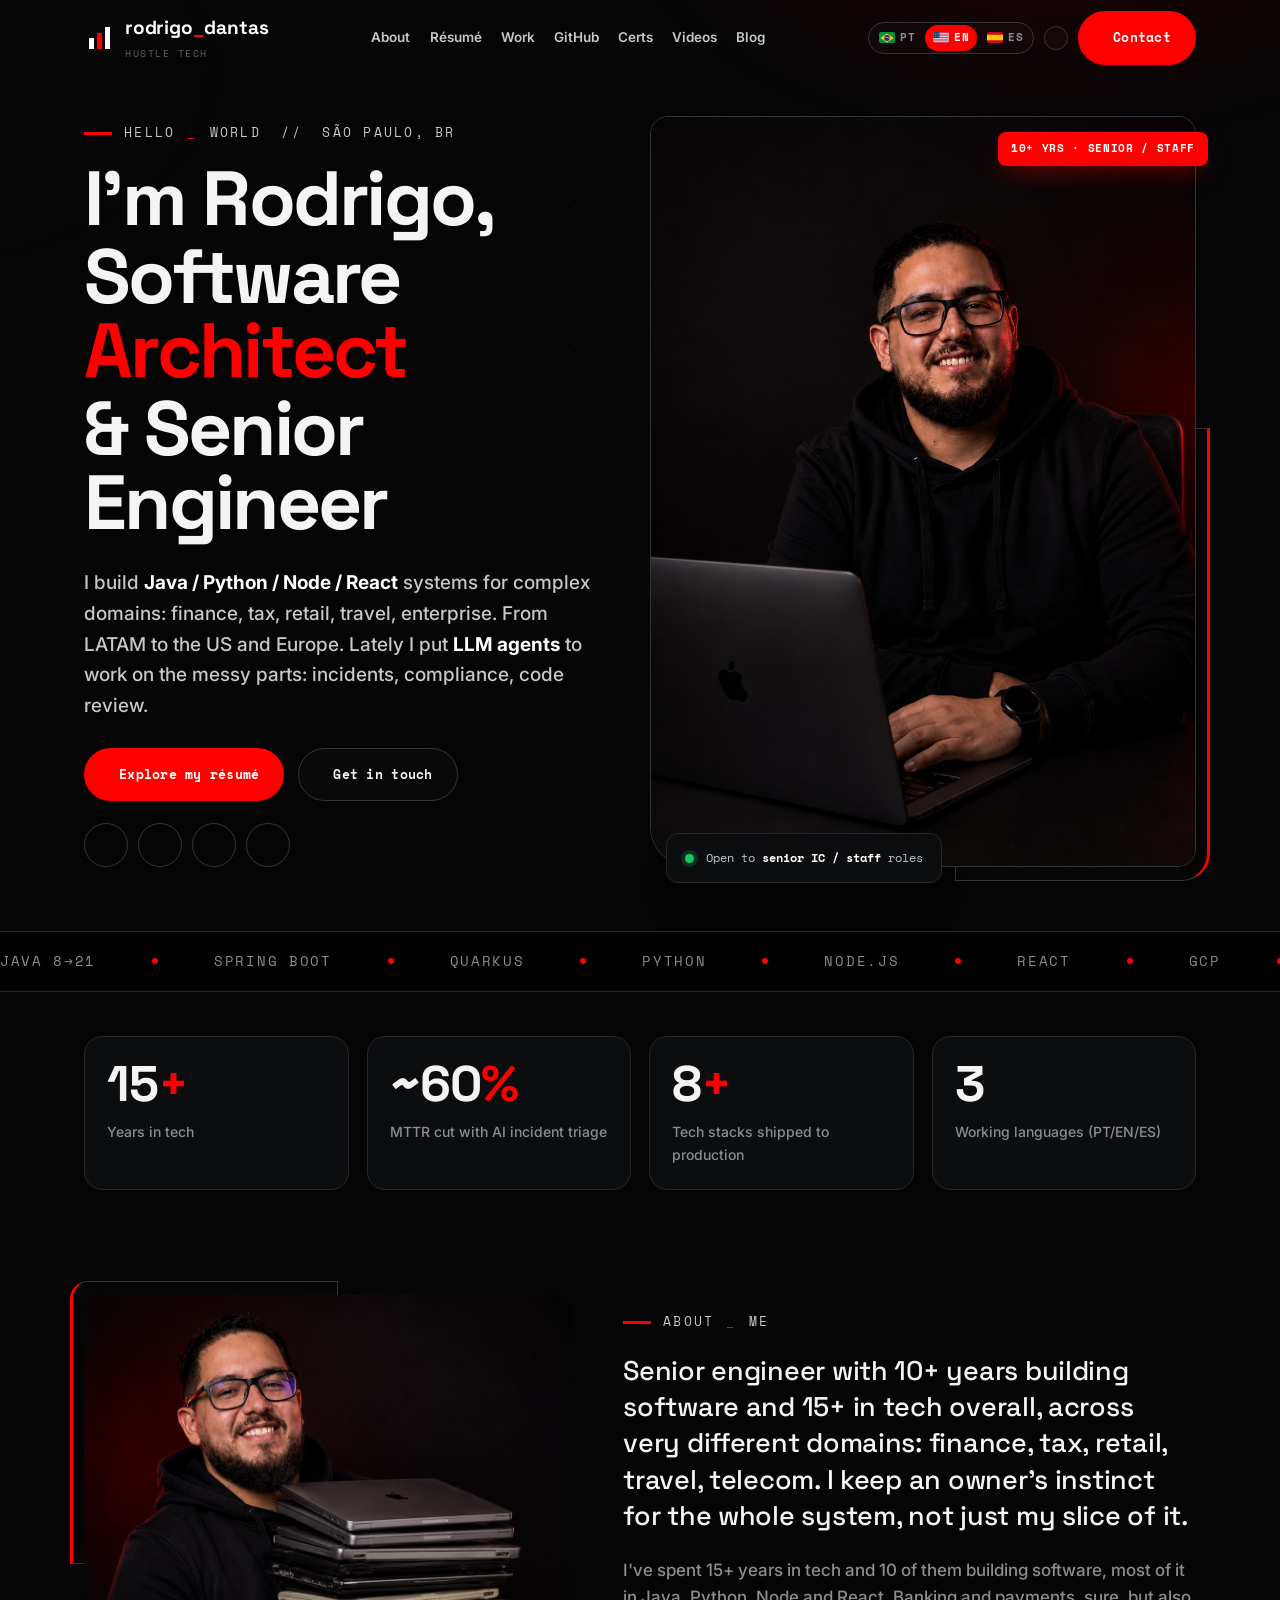
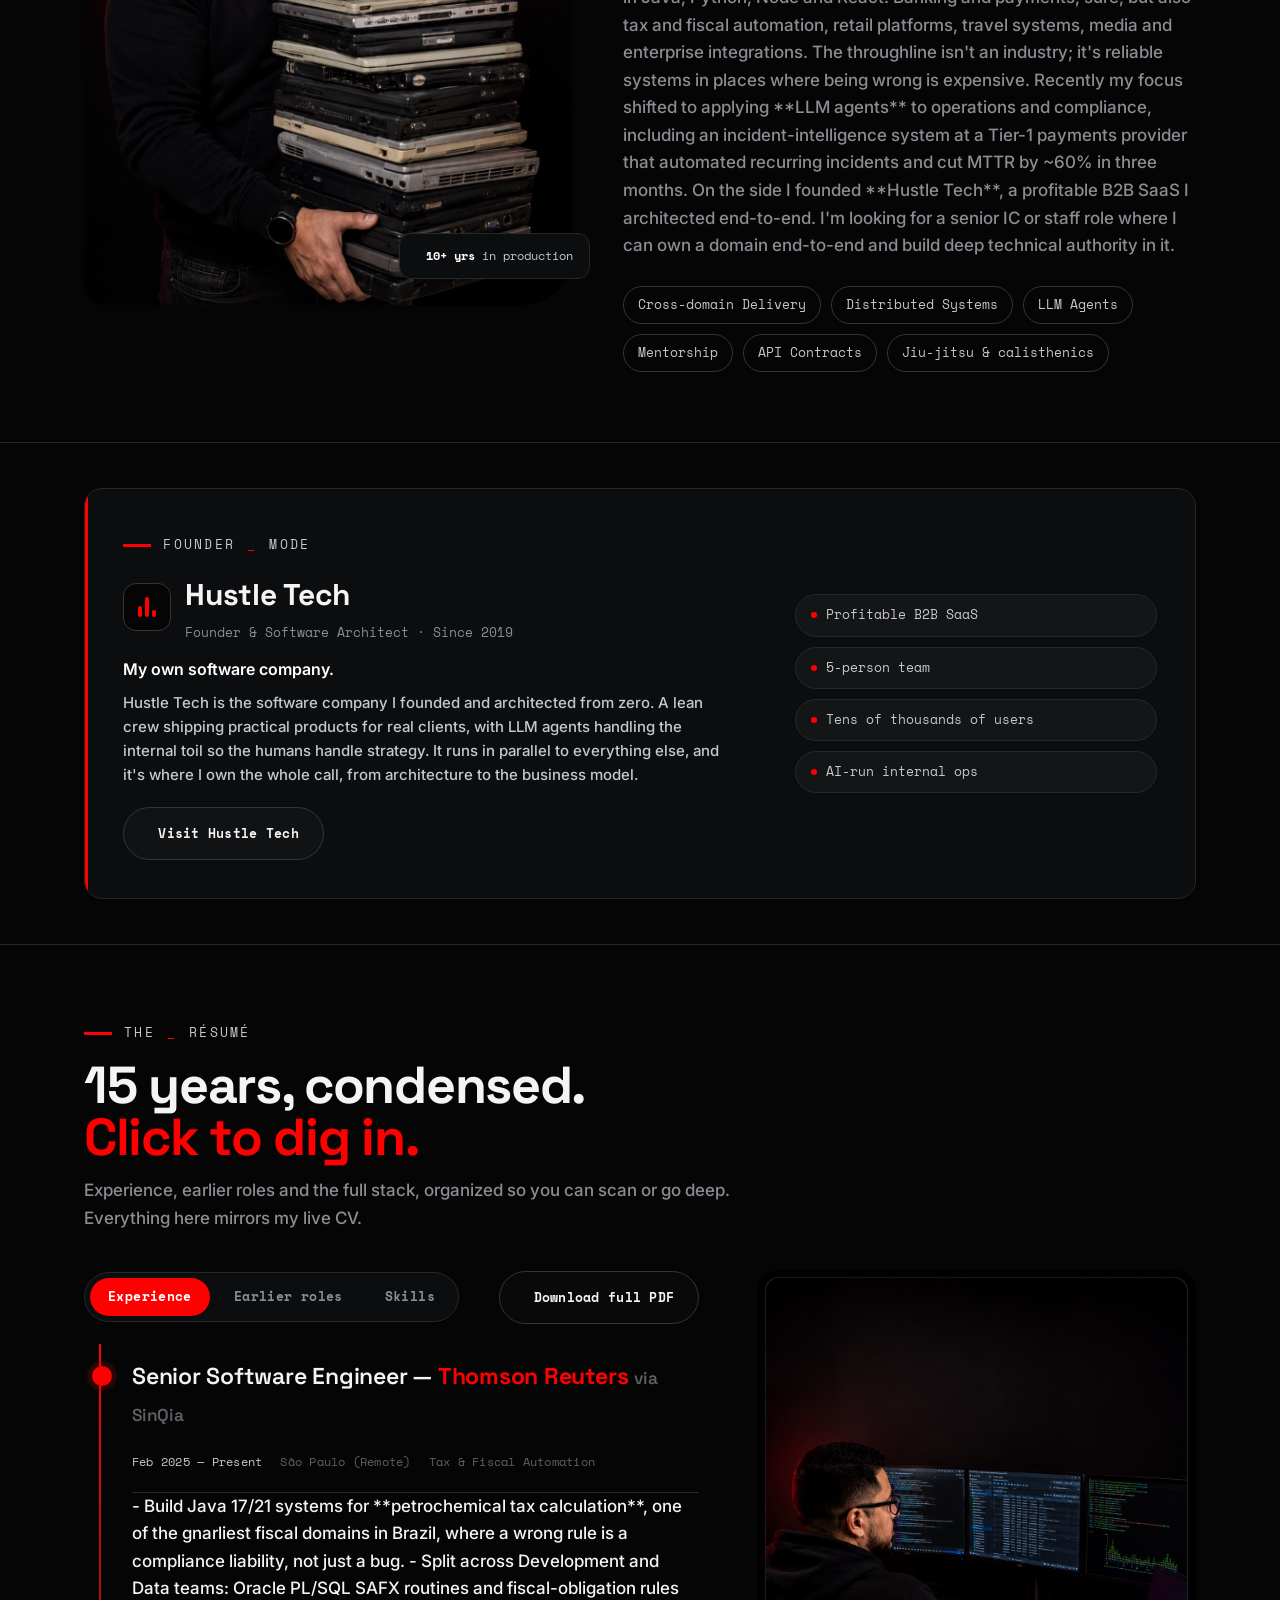
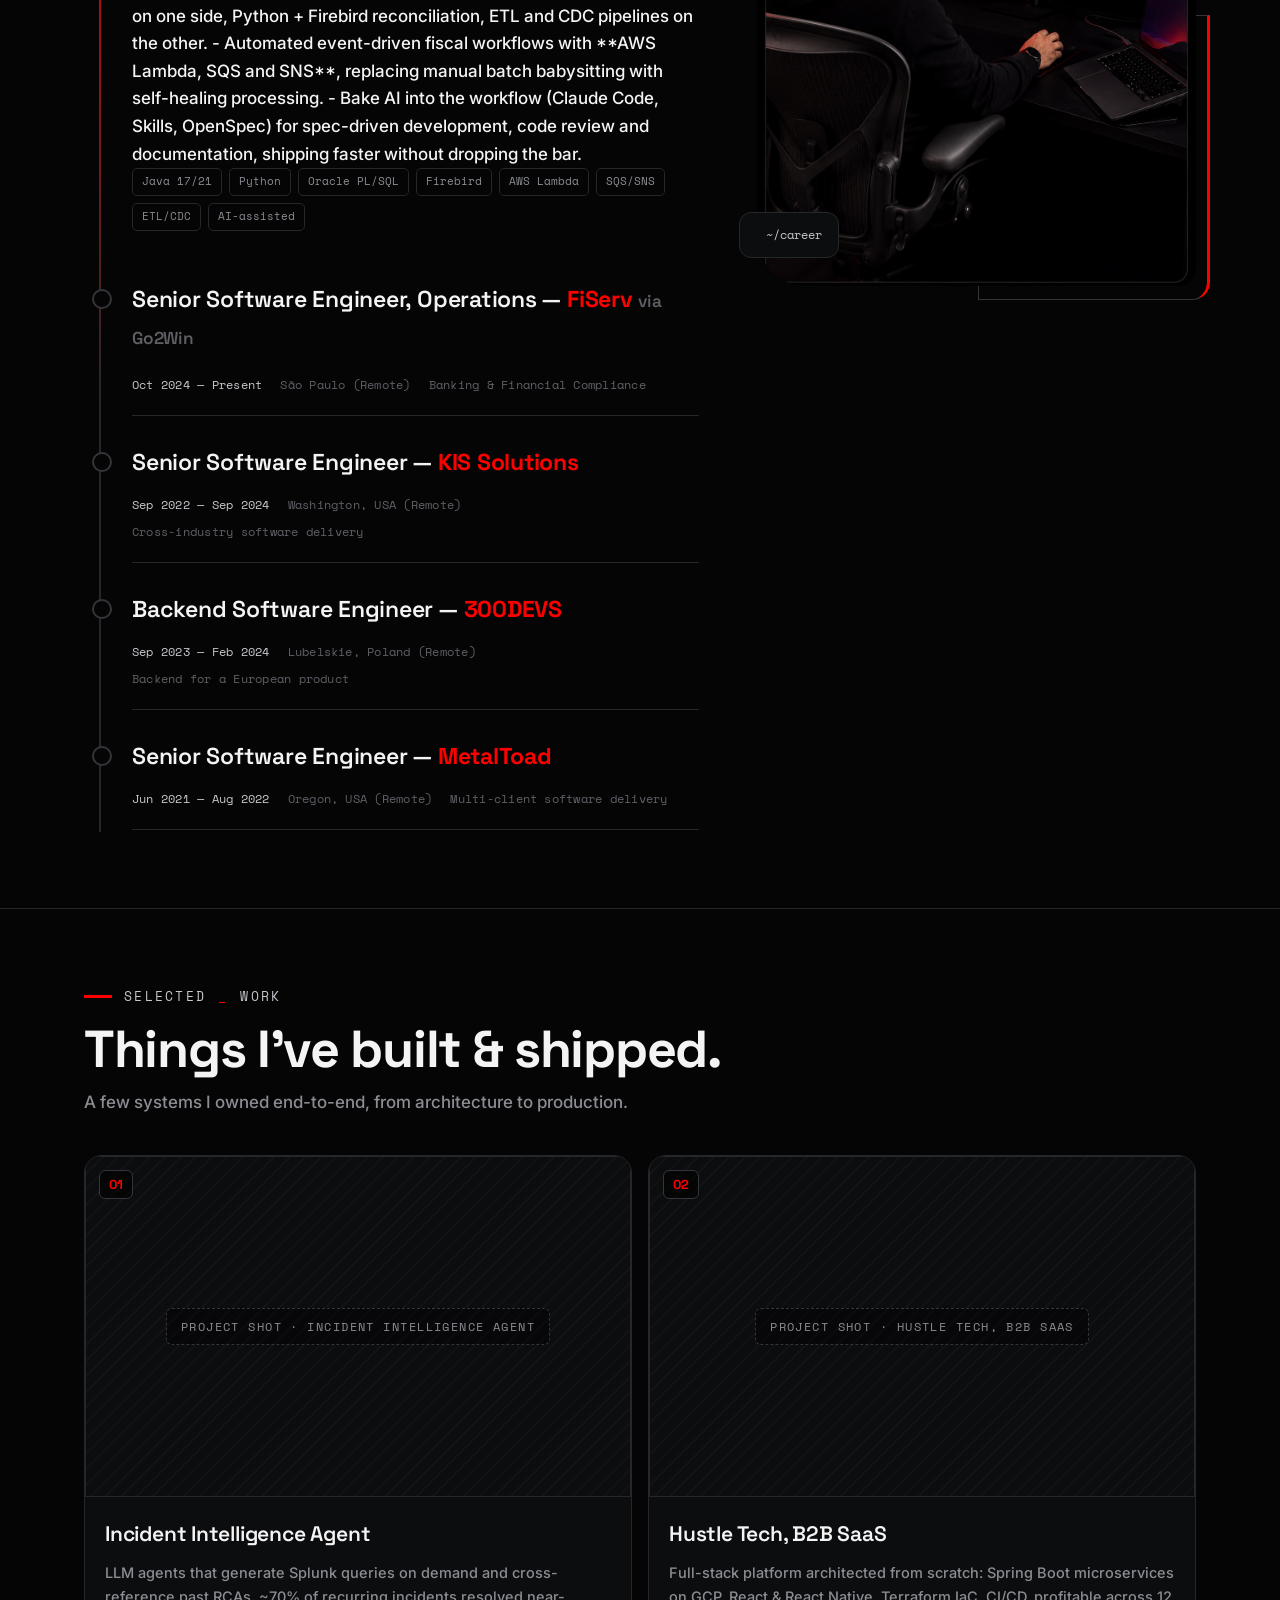
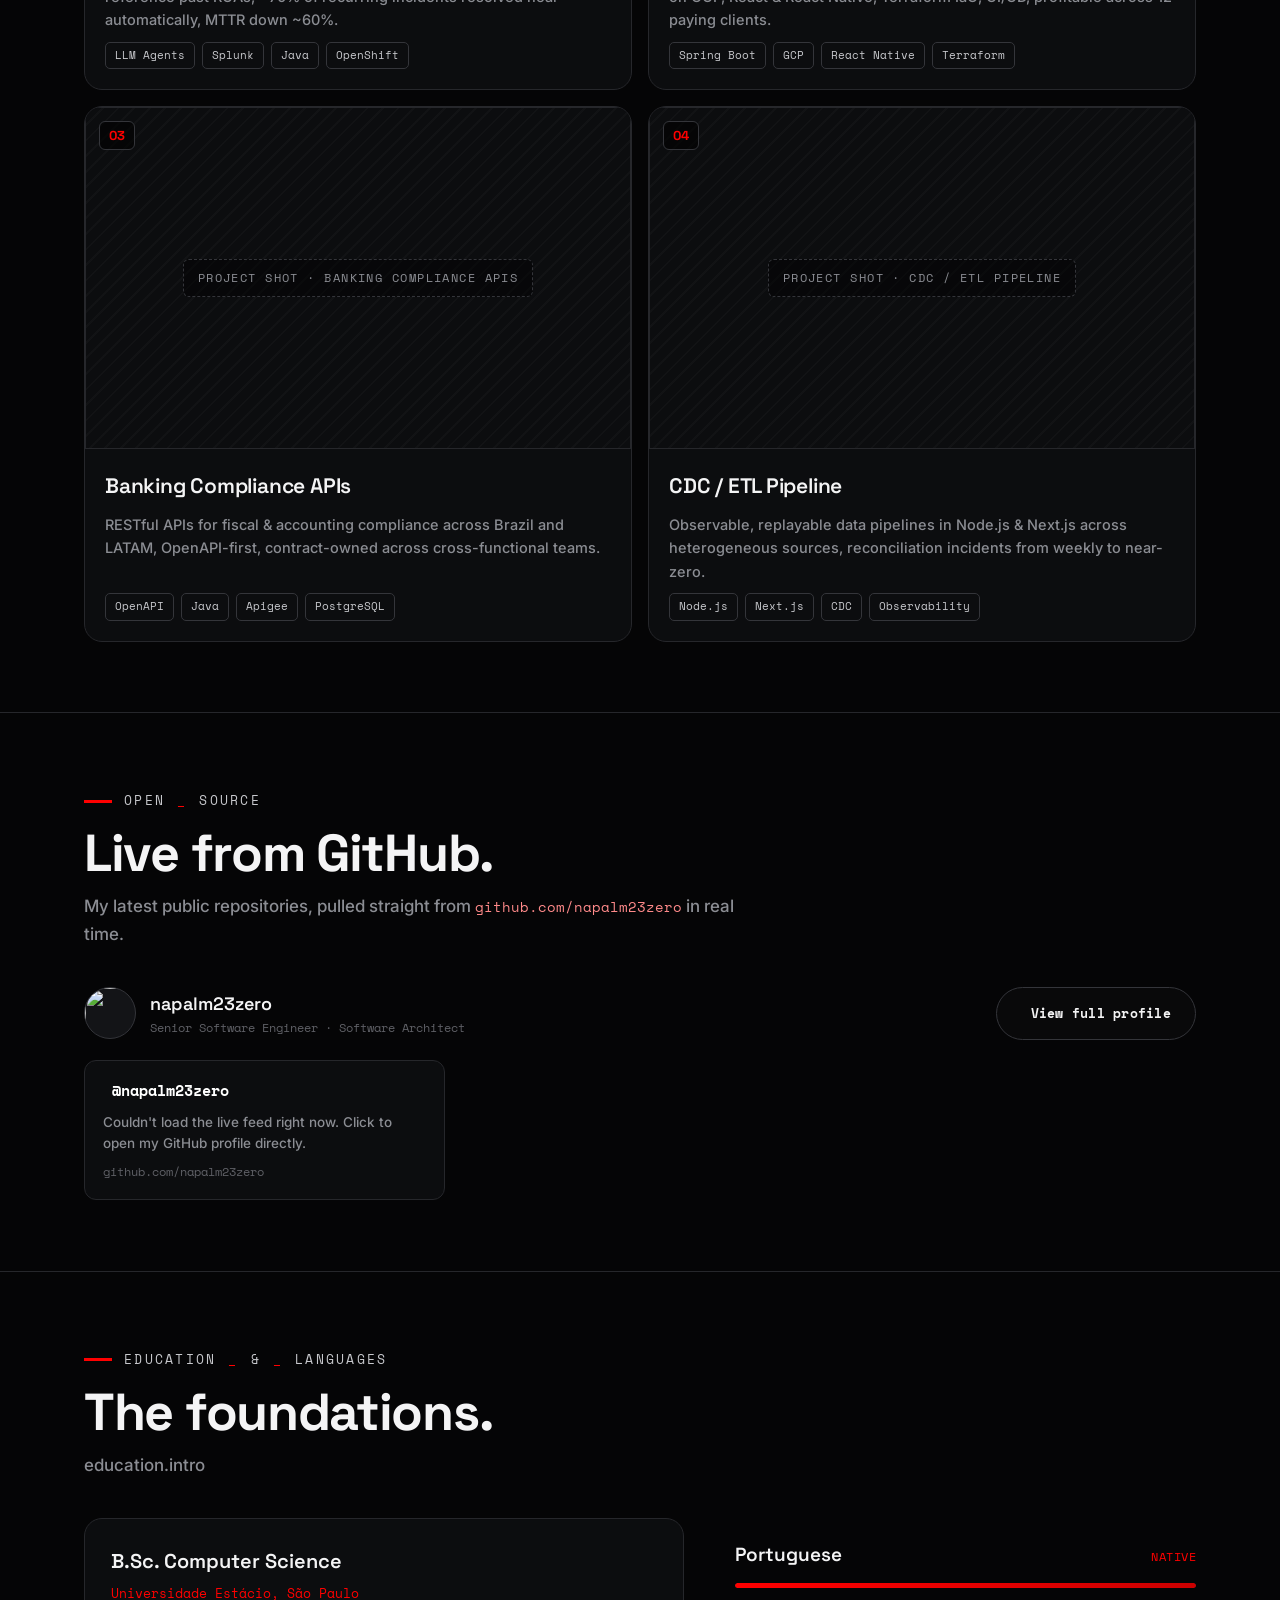
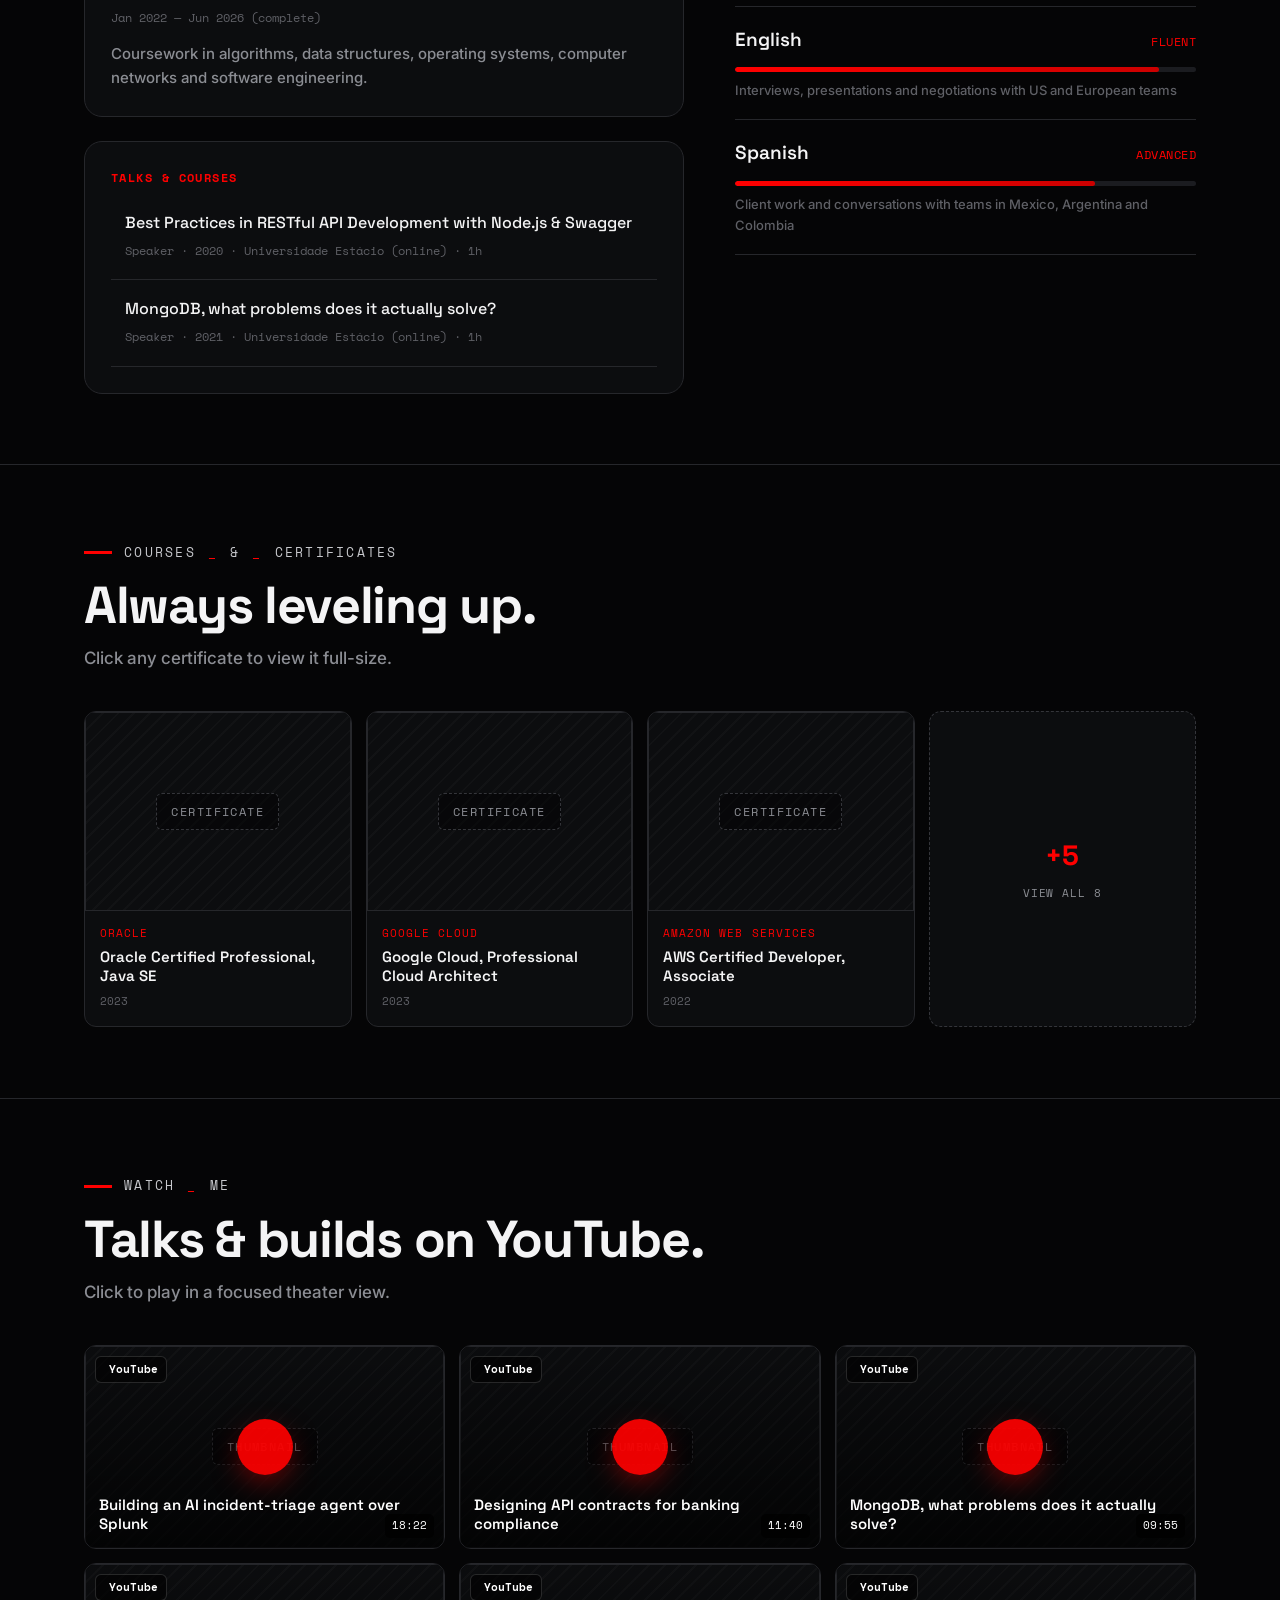
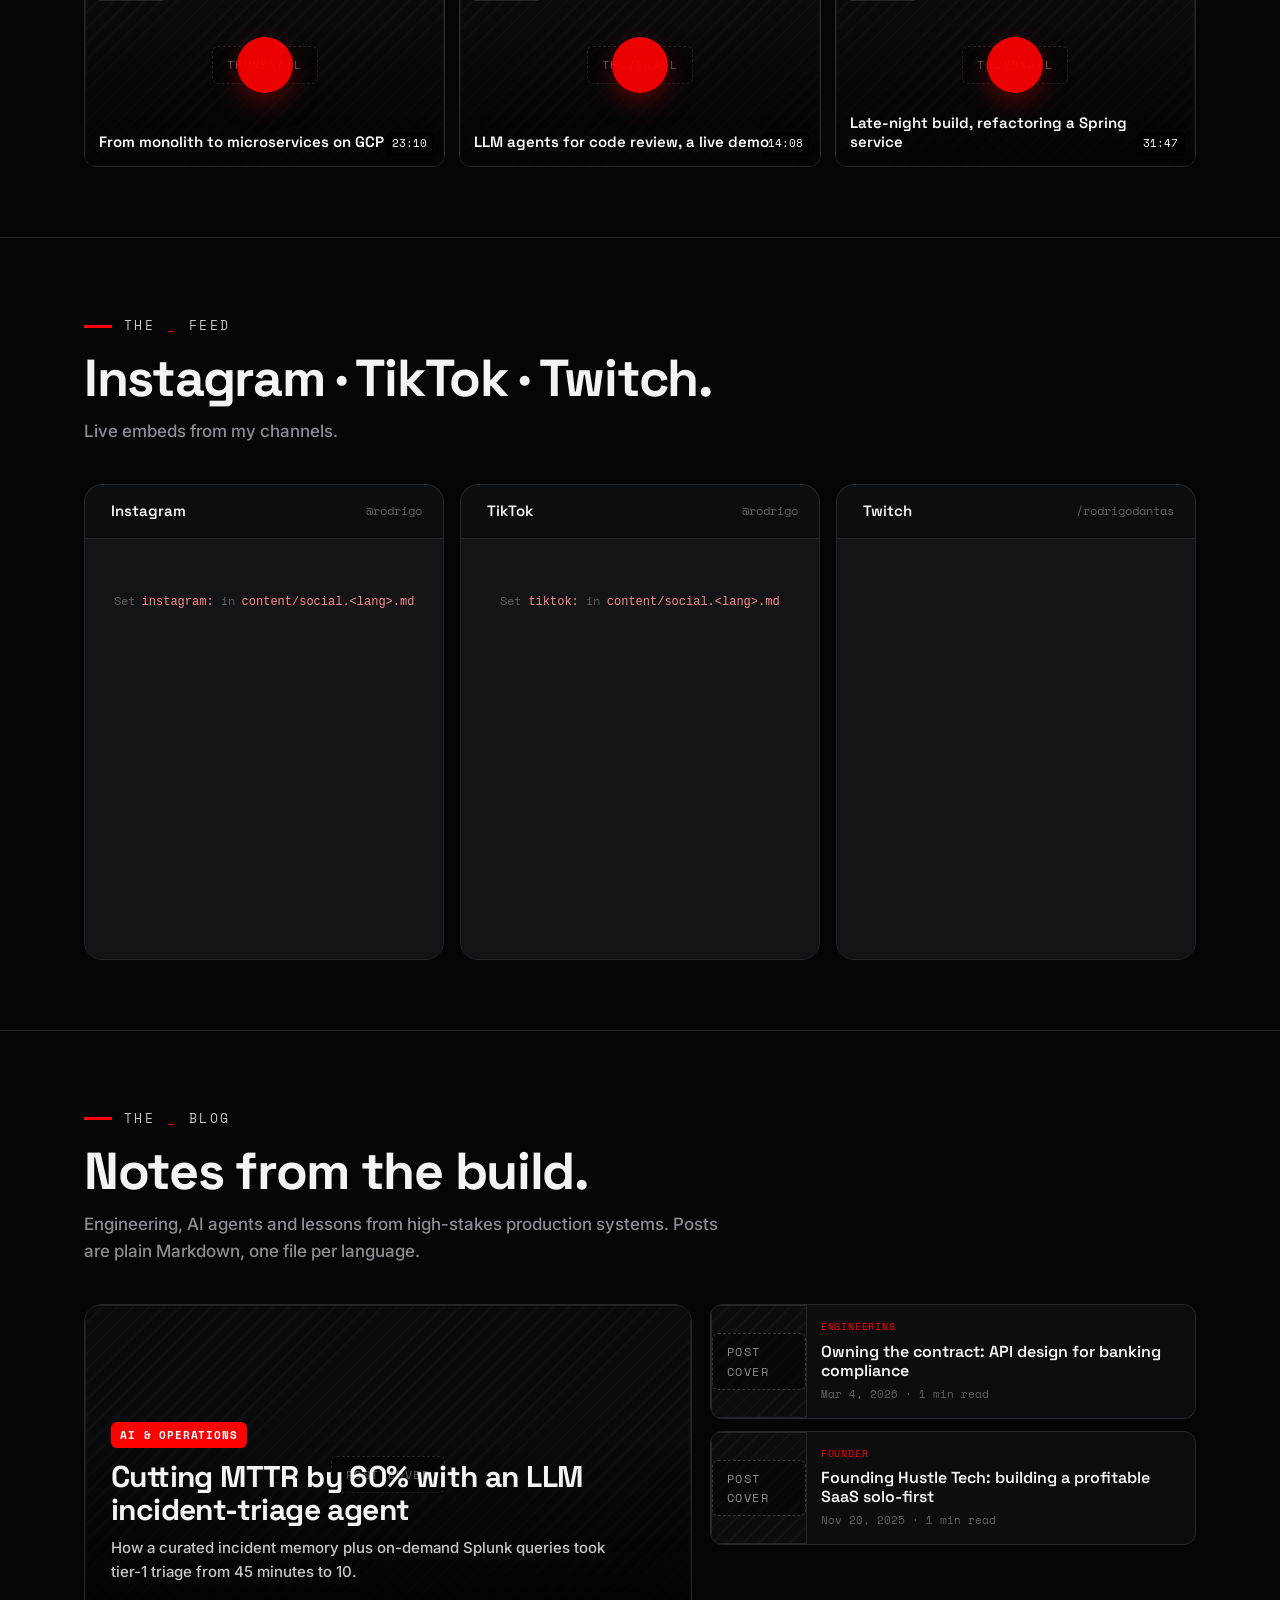
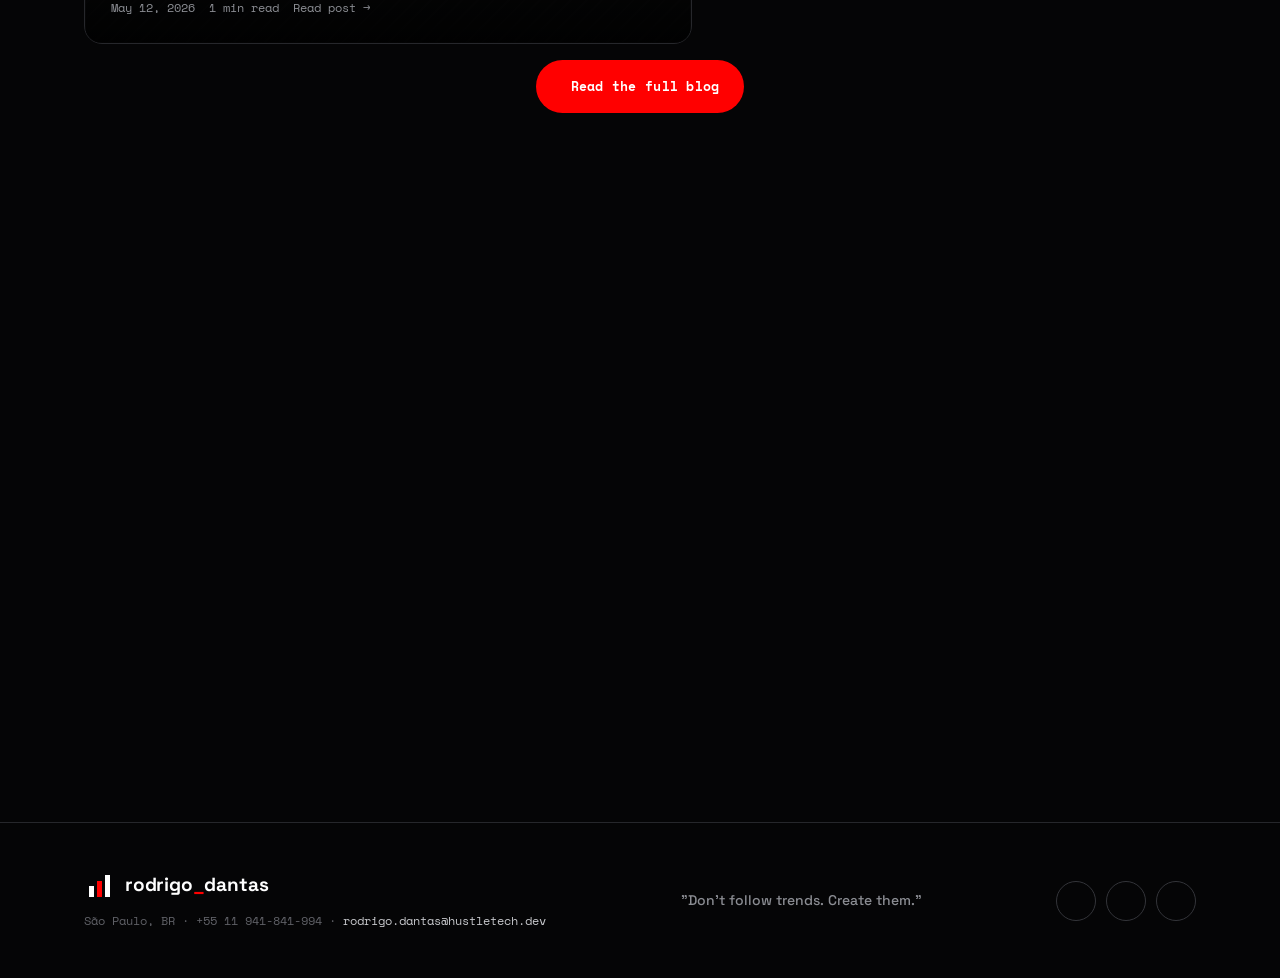
==== index.html @ 933d26b3 "perf: optimize the résumé desk photo (1.48MB PNG to 249KB JPEG, q90) Last heavy asset on the site. R" ====
<!DOCTYPE html>
<html lang="en">
<head>
<meta charset="UTF-8" />
<meta name="viewport" content="width=device-width, initial-scale=1.0" />
<title>Rodrigo Dantas — Senior Software Engineer &amp; Architect</title>
<meta name="description" content="Senior Software Engineer & Software Architect. 10+ years building Java/Python/Node/React systems across finance, tax, retail, travel and enterprise — in LATAM, the US and Europe. Founder of Hustle Tech." />
<link rel="icon" type="image/svg+xml" href="assets/favicon.svg" />
<link rel="preconnect" href="https://fonts.googleapis.com" />
<link rel="preconnect" href="https://fonts.gstatic.com" crossorigin />
<link href="https://fonts.googleapis.com/css2?family=Space+Grotesk:wght@400;500;600;700&family=Inter:wght@400;500;600;700;800&family=Space+Mono:wght@400;700&display=swap" rel="stylesheet" />
<link rel="stylesheet" href="https://unpkg.com/@phosphor-icons/web@2.1.1/src/regular/style.css" />
<link rel="stylesheet" href="https://unpkg.com/@phosphor-icons/web@2.1.1/src/fill/style.css" />
<link rel="stylesheet" href="assets/css/styles.css" />
<link rel="stylesheet" href="assets/css/components.css" />
<link rel="stylesheet" href="assets/css/additions.css" />
</head>
<body>

<div class="progress" id="progress"></div>

<!-- ===== NAV (rendered from content/site.md) ===== -->
<header class="nav" id="nav">
  <div class="wrap nav__inner" id="navInner"></div>
</header>
<div class="mobile-menu" id="mobileMenu"></div>

<main id="top">

  <!-- ===== HERO (content/hero.md) ===== -->
  <section class="hero">
    <div class="wrap hero__grid" id="heroMount"></div>
  </section>

  <!-- ===== MARQUEE STRIP (content/hero.md → marquee) ===== -->
  <div class="strip" id="stripMount"></div>

  <!-- ===== STATS (content/stats) ===== -->
  <section class="section section--tight">
    <div class="wrap stats" id="statsMount"></div>
  </section>

  <!-- ===== ABOUT (content/about.md) ===== -->
  <section class="section" id="about">
    <div class="wrap about__grid" id="aboutMount"></div>
  </section>

  <div class="divider"></div>

  <!-- ===== VENTURE / HUSTLE TECH (content/hustle.md) ===== -->
  <section class="section section--tight" id="venture">
    <div class="wrap" id="hustleMount"></div>
  </section>

  <div class="divider"></div>

  <!-- ===== RESUME (content/experience · earlier · skills) ===== -->
  <section class="section" id="resume">
    <div class="wrap">
      <div id="resumeHead"></div>

      <div class="resume__layout">
        <div class="resume__main">
          <div class="resume__bar reveal">
            <div class="tabs" id="resumeTabs">
              <button class="active" data-tab="exp">Experience</button>
              <button data-tab="earlier">Earlier roles</button>
              <button data-tab="skills">Skills</button>
            </div>
            <a class="btn btn--ghost" id="resumeDownload" href="assets/files/resume.pdf" target="_blank" rel="noopener"><i class="ph ph-download-simple"></i>Download full PDF</a>
          </div>

          <div class="tabpanel active" data-panel="exp" id="panel-exp"></div>
          <div class="tabpanel" data-panel="earlier" id="panel-earlier"></div>
          <div class="tabpanel" data-panel="skills" id="panel-skills"></div>
        </div>

        <aside class="resume__aside reveal" data-d="1">
          <div class="resume__photo">
            <img src="assets/img/rodrigo-desk.jpg" alt="Rodrigo at his workstation" loading="lazy" />
            <div class="float-cap"><i class="ph ph-terminal-window"></i><span>~/career</span></div>
          </div>
        </aside>
      </div>
    </div>
  </section>

  <div class="divider"></div>

  <!-- ===== PORTFOLIO (content/portfolio) ===== -->
  <section class="section" id="work">
    <div class="wrap">
      <div id="workHead"></div>
      <div id="workMount"></div>
    </div>
  </section>

  <div class="divider"></div>

  <!-- ===== GITHUB (live) ===== -->
  <section class="section" id="github">
    <div class="wrap">
      <div id="githubHead"></div>
      <div class="gh__head reveal">
        <div class="gh__user">
          <img class="gh__avatar" src="https://github.com/napalm23zero.png" alt="" loading="lazy" />
          <div id="ghUser"></div>
        </div>
        <a class="btn btn--ghost" id="ghViewProfile" href="https://github.com/napalm23zero" target="_blank" rel="noopener"><i class="ph ph-github-logo"></i>View full profile</a>
      </div>
      <div class="repos" id="repos" data-user="napalm23zero"></div>
    </div>
  </section>

  <div class="divider"></div>

  <!-- ===== EDUCATION / LANGUAGES (content/education · talks · languages) ===== -->
  <section class="section" id="education">
    <div class="wrap">
      <div id="educationHead"></div>
      <div class="edu" id="eduMount"></div>
    </div>
  </section>

  <div class="divider"></div>

  <!-- ===== CERTIFICATES (content/certificates) ===== -->
  <section class="section" id="certs">
    <div class="wrap">
      <div id="certsHead"></div>
      <div class="certs" id="certsGrid"></div>
    </div>
  </section>

  <div class="divider"></div>

  <!-- ===== YOUTUBE VIDEOS (content/videos) ===== -->
  <section class="section" id="videos">
    <div class="wrap">
      <div id="videosHead"></div>
      <div class="yt" id="ytGrid"></div>
    </div>
  </section>

  <div class="divider"></div>

  <!-- ===== SOCIAL EMBEDS (content/social.md) ===== -->
  <section class="section" id="social">
    <div class="wrap">
      <div id="socialHead"></div>
      <div class="social reveal" id="socialMount"></div>
    </div>
  </section>

  <div class="divider"></div>

  <!-- ===== BLOG (content/posts) ===== -->
  <section class="section" id="blog">
    <div class="wrap">
      <div id="blogHead"></div>
      <div id="blogList"></div>
      <div class="blog2__foot" style="display:flex;justify-content:center"><a class="btn btn--primary" id="blogReadFull" href="blog.html"><i class="ph ph-newspaper-clipping"></i>Read the full blog</a></div>
    </div>
  </section>

  <!-- ===== CONTACT (content/site.md) ===== -->
  <section class="section" id="contact">
    <div class="wrap">
      <div class="contact__card reveal" id="contactMount"></div>
    </div>
  </section>

  <!-- ===== FOOTER (content/site.md) ===== -->
  <footer class="footer">
    <div class="wrap footer__grid" id="footerMount"></div>
  </footer>

</main>

<!-- ===== ARTICLE READER ===== -->
<div class="reader" id="reader">
  <div class="reader__top">
    <div class="wrap">
      <a class="reader__back" id="readerBack" href="#blog"><i class="ph ph-arrow-left"></i>Back to blog</a>
      <a class="logo" href="#top"><span class="logo__type">rodrigo<span class="us">_</span>dantas</span></a>
    </div>
  </div>
  <article class="reader__doc" id="readerDoc"></article>
</div>

<!-- ===== MEDIA MODAL (video / certificate) ===== -->
<div class="modal" id="modal" role="dialog" aria-modal="true">
  <div class="modal__scrim" data-close></div>
  <div class="modal__stage">
    <button class="modal__close" id="modalClose" aria-label="Close"><i class="ph ph-x"></i></button>
    <div class="modal__frame" id="modalFrame"></div>
    <div class="modal__cap" id="modalCap"></div>
  </div>
</div>

<script src="https://cdn.jsdelivr.net/npm/marked@12.0.2/marked.min.js"></script>
<script src="assets/js/i18n.js"></script>
<script src="assets/js/site.js"></script>
<script src="assets/js/content.js"></script>
<script src="assets/js/blog.js"></script>
</body>
</html>
---- assets/css/styles.css ----
/* ============================================================
   Rodrigo Dantas — Personal Site
   Built on the Hustle Tech brand system
   Black / Gray / Red / White · Space Grotesk + Inter + mono
   "Don't follow trends. Create them."
   ============================================================ */

/* ---------- Tokens ---------- */
:root {
  /* Surfaces — Hustle Black dominant, layered */
  --black:   #000000;
  --bg:      #050506;
  --bg-1:    #0c0d0f;
  --bg-2:    #131417;
  --bg-3:    #1b1c20;
  --gray:    #333333;          /* Hustle Gray */
  --line:    #26272b;
  --line-2:  #34353a;

  /* Text */
  --white:   #ffffff;          /* Hustle White */
  --fg:      #f4f4f5;
  --fg-1:    #c7c8cc;
  --fg-2:    #8b8d93;
  --fg-3:    #5f6066;

  /* Accent — Hustle Red */
  --red:     #ff0000;
  --red-ink: #ffffff;
  --red-dim: #cc0000;
  --red-glow: rgba(255, 0, 0, 0.5);

  /* Type */
  --font-display: "Space Grotesk", system-ui, sans-serif;  /* Stack Sans Notch substitute */
  --font-body:    "Inter", system-ui, sans-serif;          /* brand-mandated */
  --font-mono:    "Space Mono", ui-monospace, monospace;

  /* Rhythm */
  --maxw: 1240px;
  --gut: clamp(20px, 5vw, 72px);
  --r-sm: 6px;
  --r-md: 12px;
  --r-lg: 18px;
  --r-xl: 28px;

  --shadow: 0 28px 70px -24px rgba(0,0,0,0.85);
  --ease: cubic-bezier(0.22, 1, 0.36, 1);
}

* { box-sizing: border-box; margin: 0; padding: 0; }

html { scroll-behavior: smooth; -webkit-text-size-adjust: 100%; scroll-padding-top: 90px; }
@media (prefers-reduced-motion: reduce) { html { scroll-behavior: auto; } }

body {
  background: var(--bg);
  color: var(--fg);
  font-family: var(--font-body);
  font-size: 17px;
  font-weight: 500;            /* Inter Medium = supporting text */
  line-height: 1.62;
  -webkit-font-smoothing: antialiased;
  overflow-x: hidden;
}

/* Cinematic ambient: deep black + controlled red pulse, no blue */
body::before {
  content: "";
  position: fixed; inset: 0;
  background:
    radial-gradient(58vw 46vh at 82% -10%, rgba(255,0,0,0.10), transparent 58%),
    radial-gradient(46vw 40vh at -8% 8%, rgba(255,255,255,0.025), transparent 60%);
  pointer-events: none; z-index: 0;
}
/* faint dot grid — coding/precision texture */
body::after {
  content: "";
  position: fixed; inset: 0;
  background-image: radial-gradient(rgba(255,255,255,0.035) 1px, transparent 1px);
  background-size: 46px 46px;
  mask-image: radial-gradient(circle at 50% 30%, #000 0%, transparent 75%);
  pointer-events: none; z-index: 0;
}

img { max-width: 100%; display: block; }
a { color: inherit; text-decoration: none; }
button { font: inherit; cursor: pointer; }
::selection { background: var(--red); color: var(--white); }

/* ---------- Layout ---------- */
.wrap { width: 100%; max-width: var(--maxw); margin: 0 auto; padding-inline: var(--gut); }
.section { position: relative; z-index: 1; padding-block: clamp(44px, 5.5vw, 78px); }
.section--tight { padding-block: clamp(28px, 3.5vw, 48px); }
.divider { height: 1px; background: var(--line); position: relative; z-index: 1; }

/* Red alignment bar — signature brand motif */
.bar {
  display: inline-block; width: 34px; height: 4px; background: var(--red);
  vertical-align: middle;
}
.bar--v { width: 4px; height: 1em; }

.eyebrow {
  font-family: var(--font-mono);
  font-size: 12.5px;
  letter-spacing: 0.18em;
  text-transform: uppercase;
  color: var(--fg-1);
  display: inline-flex; align-items: center; gap: 12px;
}
.eyebrow::before { content: ""; width: 28px; height: 3px; background: var(--red); }
.eyebrow .us { color: var(--red); }

.section__head { max-width: 760px; margin-bottom: clamp(24px, 3vw, 40px); }
.section__head h2 {
  font-family: var(--font-display);
  font-weight: 700;
  font-size: clamp(30px, 4.4vw, 52px);
  line-height: 1.0;
  letter-spacing: -0.025em;
  margin-top: 16px;
  text-wrap: balance;
}
.section__head p { color: var(--fg-2); margin-top: 14px; font-size: 17px; max-width: 60ch; }
.accent { color: var(--red); }

/* ---------- Buttons ---------- */
.btn {
  display: inline-flex; align-items: center; gap: 10px;
  padding: 15px 24px;
  border-radius: 999px;
  font-family: var(--font-mono);
  font-size: 13px; letter-spacing: 0.02em; font-weight: 700;
  border: 1px solid transparent;
  transition: transform .25s var(--ease), background .25s, border-color .25s, color .25s, box-shadow .25s;
  white-space: nowrap;
}
.btn:hover { transform: translateY(-2px); }
.btn--primary { background: var(--red); color: var(--white); }
.btn--primary:hover { box-shadow: 0 14px 34px -10px var(--red-glow); }
.btn--ghost { border-color: var(--line-2); color: var(--fg); background: rgba(255,255,255,0.02); }
.btn--ghost:hover { border-color: var(--red); color: #fff; }
.btn .ph { font-size: 17px; transition: transform .25s var(--ease); }
.btn:hover .ph-arrow-up-right, .btn:hover .ph-arrow-right { transform: translate(3px,-2px); }

/* ---------- Nav ---------- */
.nav { position: fixed; top: 0; left: 0; right: 0; z-index: 50; transition: background .3s, border-color .3s; border-bottom: 1px solid transparent; }
.nav.is-stuck { background: rgba(5,5,6,0.78); backdrop-filter: blur(16px) saturate(140%); border-bottom-color: var(--line); }
.nav__inner { display: flex; align-items: center; justify-content: space-between; height: 76px; }
.nav__links { display: flex; align-items: center; gap: 32px; }
.nav__links a { font-size: 13.5px; font-weight: 600; color: var(--fg-1); position: relative; transition: color .2s; }
.nav__links a::after { content: ""; position: absolute; left: 0; bottom: -7px; height: 2px; width: 0; background: var(--red); transition: width .25s var(--ease); }
.nav__links a:hover { color: var(--fg); }
.nav__links a:hover::after { width: 100%; }
.nav__cta { display: flex; align-items: center; gap: 16px; }
.nav__burger { display: none; background: none; border: 0; color: var(--fg); font-size: 26px; }
@media (max-width: 1080px) { .nav__links, .nav__cta .btn { display: none; } .nav__burger { display: inline-flex; } }

/* ---------- Logo / wordmark (Hustle Tech construction homage) ---------- */
.logo { display: inline-flex; align-items: center; gap: 11px; }
.logo__mark {
  position: relative; width: 30px; height: 30px; flex: 0 0 auto;
  display: grid; place-items: center;
}
/* growth-graph icon: three rising bars, middle red (S/T/L upward evolution) */
.logo__bars { display: flex; align-items: flex-end; gap: 3px; height: 22px; }
.logo__bars i { width: 5px; background: var(--white); display: block; }
.logo__bars i:nth-child(1) { height: 48%; }
.logo__bars i:nth-child(2) { height: 74%; background: var(--red); }
.logo__bars i:nth-child(3) { height: 100%; }
.logo__type { font-family: var(--font-display); font-weight: 700; font-size: 19px; letter-spacing: -0.01em; line-height: 1; color: var(--white); }
.logo__type .us { color: var(--red); }
.logo small { display: block; font-family: var(--font-mono); font-size: 9.5px; letter-spacing: 0.16em; color: var(--fg-3); text-transform: uppercase; margin-top: 3px; }

/* ---------- Mobile menu ---------- */
.mobile-menu { position: fixed; inset: 0; z-index: 60; background: rgba(5,5,6,0.97); backdrop-filter: blur(8px); display: flex; flex-direction: column; justify-content: center; gap: 6px; padding: var(--gut); transform: translateY(-100%); visibility: hidden; transition: transform .4s var(--ease), visibility .4s; }
.mobile-menu.open { transform: translateY(0); visibility: visible; }
.mobile-menu a { font-family: var(--font-display); font-weight: 700; font-size: 32px; padding: 12px 0; border-bottom: 1px solid var(--line); }
.mobile-menu a .us { color: var(--red); }
.mobile-menu__close { position: absolute; top: 24px; right: var(--gut); background: none; border: 0; color: var(--fg); font-size: 30px; }

/* ---------- Reveal ---------- */
.reveal { opacity: 0; transform: translateY(28px); transition: opacity .8s var(--ease), transform .8s var(--ease); }
.reveal.in { opacity: 1; transform: none; }
.reveal[data-d="1"]{transition-delay:.08s}.reveal[data-d="2"]{transition-delay:.16s}.reveal[data-d="3"]{transition-delay:.24s}.reveal[data-d="4"]{transition-delay:.32s}.reveal[data-d="5"]{transition-delay:.40s}
@media (prefers-reduced-motion: reduce){ .reveal{opacity:1;transform:none;transition:none} }

/* ---------- Image placeholder (cinematic dark + red) ---------- */
.ph-img {
  position: relative; overflow: hidden; background: var(--bg-1);
  background-image: repeating-linear-gradient(135deg, rgba(255,255,255,0.025) 0 2px, transparent 2px 11px);
  border: 1px solid var(--line); display: grid; place-items: center;
}
.ph-img::after {
  content: attr(data-label); font-family: var(--font-mono); font-size: 12px; letter-spacing: .12em; text-transform: uppercase;
  color: var(--fg-2); padding: 8px 14px; border: 1px dashed var(--line-2); border-radius: 6px; background: rgba(0,0,0,.4);
}
.ph-img .corner { position: absolute; width: 12px; height: 12px; border-color: var(--red); }
---- assets/css/components.css ----
/* ============================================================
   Component styles — sections
   ============================================================ */

/* ---------- HERO ---------- */
.hero { position: relative; z-index: 1; padding-top: 122px; padding-bottom: clamp(36px, 5vw, 64px); overflow: hidden; }
.hero__grid { display: grid; grid-template-columns: 1.15fr 0.85fr; gap: clamp(24px, 4vw, 60px); align-items: center; }
.hero__hello { margin-bottom: 18px; }
.hero h1 {
  font-family: var(--font-display); font-weight: 700;
  font-size: clamp(46px, 8.5vw, 104px); line-height: 0.92; letter-spacing: -0.035em;
  text-wrap: balance;
}
.hero h1 .ln { display: block; overflow: hidden; }
.hero h1 .ln > span { display: inline-block; transform: translateY(110%); animation: rise .9s var(--ease) forwards; }
.hero h1 .ln:nth-child(2) > span { animation-delay: .12s; }
.hero h1 .ln:nth-child(3) > span { animation-delay: .24s; }
@keyframes rise { to { transform: none; } }
@media (prefers-reduced-motion: reduce){ .hero h1 .ln > span { transform: none; animation: none; } }
.hero h1 em { font-style: normal; color: var(--red); }
.hero__sub { margin-top: 22px; color: var(--fg-1); font-size: clamp(16px, 1.6vw, 19px); max-width: 48ch; }
.hero__sub b { color: var(--white); font-weight: 700; }
.hero__cta { display: flex; flex-wrap: wrap; gap: 14px; margin-top: 26px; }
.hero__socials { display: flex; gap: 10px; margin-top: 22px; }
.hero__socials a { width: 44px; height: 44px; border-radius: 50%; border: 1px solid var(--line-2); display: grid; place-items: center; color: var(--fg-1); font-size: 19px; transition: all .25s var(--ease); }
.hero__socials a:hover { border-color: var(--red); color: #fff; transform: translateY(-3px); background: rgba(255,0,0,.08); }

/* hero portrait — editorial: offset red panel + overlap downward */
.hero__portrait { position: relative; aspect-ratio: 4/5; border-radius: var(--r-xl) var(--r-xl) var(--r-xl) 60px; margin-bottom: clamp(-56px, -5vw, -28px); z-index: 4; }
.hero__portrait::after { content: ""; position: absolute; right: -16px; bottom: -16px; width: 62%; height: 58%; border: 1px solid var(--line-2); border-right: 3px solid var(--red); border-radius: 0 0 var(--r-xl) 0; z-index: -1; }
.hero__portrait .ph-img { width: 100%; height: 100%; border-radius: var(--r-xl) var(--r-xl) var(--r-xl) 60px; }
.hero__portrait::before { content: ""; position: absolute; inset: -1px; border-radius: var(--r-xl) var(--r-xl) var(--r-xl) 60px; padding: 1px; background: linear-gradient(160deg, var(--red), transparent 42%); -webkit-mask: linear-gradient(#000 0 0) content-box, linear-gradient(#000 0 0); -webkit-mask-composite: xor; mask-composite: exclude; pointer-events: none; z-index: 2; }
.hero__badge { position: absolute; left: -18px; bottom: 34px; background: var(--bg-1); border: 1px solid var(--line); border-radius: var(--r-md); padding: 14px 18px; display: flex; align-items: center; gap: 12px; box-shadow: var(--shadow); z-index: 3; }
.hero__badge .dot { width: 9px; height: 9px; border-radius: 50%; background: #18c964; box-shadow: 0 0 0 4px rgba(24,201,100,.18); }
.hero__badge span { font-family: var(--font-mono); font-size: 12px; color: var(--fg-1); }
.hero__badge b { color: #fff; }
.hero__tag { position: absolute; right: -14px; top: 30px; background: var(--red); color: #fff; font-family: var(--font-mono); font-size: 11px; font-weight: 700; letter-spacing: .06em; padding: 8px 13px; border-radius: 8px; z-index: 3; box-shadow: 0 10px 24px -8px var(--red-glow); }

@media (max-width: 860px){
  .hero__grid { grid-template-columns: 1fr; }
  .hero__portrait { max-width: 440px; margin: 0 auto; }
}

/* ---------- Marquee strip ---------- */
.strip { border-block: 1px solid var(--line); background: var(--black); overflow: hidden; position: relative; z-index: 1; }
.strip__track { display: flex; gap: 56px; padding: 18px 0; white-space: nowrap; animation: marquee 28s linear infinite; }
.strip__track span { font-family: var(--font-mono); font-size: 14px; letter-spacing: .12em; text-transform: uppercase; color: var(--fg-2); display: inline-flex; align-items: center; gap: 56px; }
.strip__track span::after { content: ""; width: 6px; height: 6px; background: var(--red); border-radius: 50%; }
@keyframes marquee { to { transform: translateX(-50%); } }
@media (prefers-reduced-motion: reduce){ .strip__track { animation: none; } }

/* ---------- STATS ---------- */
.stats { display: grid; grid-template-columns: repeat(4, 1fr); gap: 18px; }
.stat { background: var(--bg-1); border: 1px solid var(--line); border-radius: var(--r-lg); padding: 22px 22px; position: relative; overflow: hidden; transition: border-color .3s, transform .3s var(--ease); }
.stat::before { content: ""; position: absolute; left: 0; top: 0; bottom: 0; width: 3px; background: var(--red); transform: scaleY(0); transform-origin: top; transition: transform .4s var(--ease); }
.stat:hover { transform: translateY(-4px); border-color: var(--line-2); }
.stat:hover::before { transform: scaleY(1); }
.stat__num { font-family: var(--font-display); font-weight: 700; font-size: clamp(34px, 4vw, 50px); line-height: 1; letter-spacing: -0.02em; }
.stat__num .accent { color: var(--red); }
.stat__label { color: var(--fg-2); font-size: 14px; margin-top: 12px; font-weight: 500; }
@media (max-width: 760px){ .stats { grid-template-columns: repeat(2, 1fr); } }

/* ---------- ABOUT ---------- */
.about__grid { display: grid; grid-template-columns: 0.92fr 1.08fr; gap: clamp(28px, 4vw, 64px); align-items: start; }
.about__photo { position: relative; aspect-ratio: 4/5; border-radius: var(--r-lg) var(--r-lg) 50px var(--r-lg); margin-top: -10px; }
.about__photo .ph-img { width: 100%; height: 100%; border-radius: var(--r-lg) var(--r-lg) 50px var(--r-lg); }
.about__photo::after { content: ""; position: absolute; left: -14px; top: -14px; width: 54%; height: 46%; border: 1px solid var(--line-2); border-left: 3px solid var(--red); border-radius: var(--r-lg) 0 0 0; z-index: -1; }
.about__photo .float-cap { position: absolute; right: -18px; bottom: 26px; background: var(--bg-1); border: 1px solid var(--line); border-radius: var(--r-md); padding: 12px 16px; box-shadow: var(--shadow); font-family: var(--font-mono); font-size: 12px; color: var(--fg-1); display: flex; align-items: center; gap: 10px; z-index: 3; }
.about__photo .float-cap .ph { color: var(--red); font-size: 18px; }
.about__photo .float-cap b { color: #fff; }
.about__lead { font-family: var(--font-display); font-weight: 500; font-size: clamp(20px, 2.4vw, 27px); line-height: 1.35; letter-spacing: -0.01em; color: var(--fg); }
.about__lead b { color: var(--red); font-weight: 700; }
.about__body { margin-top: 22px; color: var(--fg-2); font-size: 17px; }
.about__body p + p { margin-top: 16px; }
.about__chips { display: flex; flex-wrap: wrap; gap: 10px; margin-top: 26px; }
.chip { font-family: var(--font-mono); font-size: 12.5px; padding: 8px 14px; border: 1px solid var(--line-2); border-radius: 999px; color: var(--fg-1); transition: all .2s; }
.chip:hover { border-color: var(--red); color: #fff; }
@media (max-width: 820px){ .about__grid { grid-template-columns: 1fr; } .about__photo { max-width: 360px; } }

/* ---------- RESUME (expandable / animated) ---------- */
.resume__layout { display: grid; grid-template-columns: 1.4fr 1fr; gap: clamp(32px, 4.5vw, 60px); align-items: start; }
.resume__main { min-width: 0; }
.resume__aside { position: sticky; top: 96px; }
.resume__photo { position: relative; aspect-ratio: 5 / 7; max-height: calc(100vh - 132px); border-radius: var(--r-lg) var(--r-lg) var(--r-lg) 50px; }
.resume__photo img { width: 100%; height: 100%; object-fit: cover; object-position: center 28%; border-radius: var(--r-lg) var(--r-lg) var(--r-lg) 50px; display: block; }
.resume__photo::after { content: ""; position: absolute; right: -14px; bottom: -14px; width: 52%; height: 46%; border: 1px solid var(--line-2); border-right: 3px solid var(--red); border-radius: 0 0 var(--r-lg) 0; z-index: -1; }
.resume__photo .float-cap { position: absolute; left: -18px; bottom: 28px; background: var(--bg-1); border: 1px solid var(--line); border-radius: var(--r-md); padding: 12px 16px; box-shadow: var(--shadow); font-family: var(--font-mono); font-size: 12px; color: var(--fg-1); display: flex; align-items: center; gap: 10px; z-index: 3; }
.resume__photo .float-cap .ph { color: var(--red); font-size: 18px; }
@media (max-width: 900px){
  .resume__layout { grid-template-columns: 1fr; gap: 36px; }
  .resume__aside { position: static; order: -1; width: 100%; max-width: 420px; margin: 0 auto; }
}

.resume__bar { display: flex; flex-wrap: wrap; gap: 14px; align-items: center; justify-content: space-between; margin-bottom: 14px; }
.tabs { display: inline-flex; gap: 6px; background: var(--bg-1); border: 1px solid var(--line); border-radius: 999px; padding: 5px; }
.tabs button { padding: 9px 18px; border-radius: 999px; border: 0; background: transparent; color: var(--fg-2); font-family: var(--font-mono); font-size: 12.5px; font-weight: 700; letter-spacing: .03em; transition: all .25s var(--ease); }
.tabs button.active { background: var(--red); color: #fff; }
.tabs button:not(.active):hover { color: #fff; }

.tabpanel { display: none; }
.tabpanel.active { display: block; animation: fade .5s var(--ease); }
@keyframes fade { from { opacity: 0; transform: translateY(10px); } to { opacity: 1; transform: none; } }

/* timeline */
.timeline { position: relative; margin-left: 8px; }
.timeline::before { content: ""; position: absolute; left: 7px; top: 6px; bottom: 6px; width: 2px; background: linear-gradient(var(--red), var(--line) 60%); }
.tl-item { position: relative; padding: 0 0 8px 40px; }
.tl-item > summary { list-style: none; cursor: pointer; padding: 20px 0; border-bottom: 1px solid var(--line); display: block; outline: none; }
.tl-item > summary::-webkit-details-marker { display: none; }
.tl-item::before { content: ""; position: absolute; left: 0; top: 28px; width: 16px; height: 16px; border-radius: 50%; background: var(--bg); border: 2px solid var(--line-2); transition: all .3s var(--ease); }
.tl-item[open]::before, .tl-item:hover::before { border-color: var(--red); background: var(--red); box-shadow: 0 0 0 5px rgba(255,0,0,.14); }
.tl-head { display: flex; flex-wrap: wrap; align-items: baseline; gap: 6px 14px; }
.tl-role { font-family: var(--font-display); font-weight: 600; font-size: clamp(18px, 2vw, 23px); letter-spacing: -0.01em; }
.tl-co { color: var(--red); font-weight: 700; }
.tl-meta { width: 100%; display: flex; flex-wrap: wrap; gap: 8px 18px; margin-top: 8px; color: var(--fg-3); font-family: var(--font-mono); font-size: 12px; letter-spacing: .02em; }
.tl-meta .when { color: var(--fg-1); }
.tl-chevron { margin-left: auto; color: var(--fg-3); font-size: 18px; transition: transform .3s var(--ease); }
.tl-item[open] .tl-chevron { transform: rotate(180deg); color: var(--red); }
.tl-body { overflow: hidden; }
.tl-body ul { list-style: none; padding: 4px 0 22px; display: grid; gap: 12px; }
.tl-body li { position: relative; padding-left: 22px; color: var(--fg-1); font-size: 15.5px; line-height: 1.55; }
.tl-body li::before { content: ""; position: absolute; left: 0; top: 9px; width: 8px; height: 2px; background: var(--red); }
.tl-tags { display: flex; flex-wrap: wrap; gap: 7px; padding-bottom: 22px; }
.tl-tags span { font-family: var(--font-mono); font-size: 11px; color: var(--fg-2); border: 1px solid var(--line); border-radius: 5px; padding: 4px 9px; }

/* earlier roles compact list */
.earlier { display: grid; gap: 0; }
.earlier__row { display: grid; grid-template-columns: 1.5fr 1fr auto; gap: 6px 16px; align-items: start; padding: 18px 4px; border-bottom: 1px solid var(--line); transition: background .2s; }
.earlier__row:hover { background: rgba(255,255,255,.02); }
.earlier__lead { display: flex; flex-direction: column; gap: 5px; min-width: 0; }
.earlier__row .r { font-family: var(--font-display); font-weight: 600; font-size: 16px; }
.earlier__row .r b { color: var(--red); }
.earlier__desc { color: var(--fg-2); font-size: 13.5px; line-height: 1.5; }
.earlier__desc b, .earlier__desc strong { color: #fff; font-weight: 600; }
.earlier__row .t { font-family: var(--font-mono); font-size: 12px; color: var(--fg-2); padding-top: 3px; }
.earlier__row .d { font-family: var(--font-mono); font-size: 12px; color: var(--fg-3); white-space: nowrap; padding-top: 3px; }
@media (max-width: 680px){ .earlier__row { grid-template-columns: 1fr; gap: 4px; } .earlier__row .t, .earlier__row .d { padding-top: 0; } }

/* skills grid */
.skills { display: grid; grid-template-columns: repeat(2, 1fr); gap: 16px; }
.skillcard { background: var(--bg-1); border: 1px solid var(--line); border-radius: var(--r-md); padding: 22px; transition: border-color .3s; }
.skillcard:hover { border-color: var(--line-2); }
.skillcard h4 { font-family: var(--font-mono); font-size: 12px; letter-spacing: .12em; text-transform: uppercase; color: var(--red); margin-bottom: 14px; display: flex; align-items: center; gap: 9px; }
.skillcard h4 .ph { font-size: 17px; }
.skillcard .tags { display: flex; flex-wrap: wrap; gap: 8px; }
.skillcard .tags span { font-size: 13.5px; color: var(--fg-1); border: 1px solid var(--line-2); border-radius: 7px; padding: 6px 11px; font-weight: 500; transition: all .2s; }
.skillcard .tags span:hover { border-color: var(--red); color: #fff; transform: translateY(-2px); }
@media (max-width: 680px){ .skills { grid-template-columns: 1fr; } }

/* education / courses / languages */
.edu { display: grid; grid-template-columns: 1.3fr 1fr; gap: clamp(28px, 4vw, 56px); align-items: start; }
@media (max-width: 820px){ .edu { grid-template-columns: 1fr; } }
.edu__card { background: var(--bg-1); border: 1px solid var(--line); border-radius: var(--r-lg); padding: 26px; }
.edu__card + .edu__card { margin-top: 16px; }
.edu__deg { font-family: var(--font-display); font-weight: 600; font-size: 20px; }
.edu__inst { color: var(--red); font-family: var(--font-mono); font-size: 13px; margin-top: 6px; }
.edu__when { color: var(--fg-3); font-family: var(--font-mono); font-size: 12px; margin-top: 4px; }
.edu__desc { color: var(--fg-2); font-size: 15px; margin-top: 14px; }
.talk { display: flex; gap: 14px; padding: 16px 0; border-bottom: 1px solid var(--line); }
.talk .ph { color: var(--red); font-size: 22px; flex: 0 0 auto; margin-top: 2px; }
.talk b { font-family: var(--font-display); font-weight: 500; font-size: 16px; display: block; }
.talk small { color: var(--fg-3); font-family: var(--font-mono); font-size: 11.5px; }

.lang { margin-top: 4px; }
.lang__row { padding: 18px 0; border-bottom: 1px solid var(--line); }
.lang__top { display: flex; align-items: baseline; justify-content: space-between; }
.lang__name { font-family: var(--font-display); font-weight: 600; font-size: 19px; }
.lang__level { font-family: var(--font-mono); font-size: 12px; color: var(--red); letter-spacing: .04em; }
.lang__meter { height: 5px; background: var(--bg-3); border-radius: 999px; margin-top: 12px; overflow: hidden; }
.lang__meter i { display: block; height: 100%; background: linear-gradient(90deg, var(--red), var(--red-dim)); width: 0; transition: width 1.1s var(--ease); border-radius: 999px; }
.lang__note { color: var(--fg-3); font-size: 13px; margin-top: 8px; }

/* ---------- VIDEO FEED ---------- */
.feed__filters { display: flex; flex-wrap: wrap; gap: 8px; margin-bottom: 28px; }
.feed__filters button { display: inline-flex; align-items: center; gap: 8px; padding: 9px 16px; border-radius: 999px; border: 1px solid var(--line-2); background: transparent; color: var(--fg-1); font-family: var(--font-mono); font-size: 12.5px; font-weight: 700; transition: all .25s var(--ease); }
.feed__filters button .ph { font-size: 16px; }
.feed__filters button.active, .feed__filters button:hover { border-color: var(--red); color: #fff; background: rgba(255,0,0,.08); }
.feed { display: grid; grid-template-columns: repeat(3, 1fr); gap: 18px; }
@media (max-width: 900px){ .feed { grid-template-columns: repeat(2,1fr); } }
@media (max-width: 600px){ .feed { grid-template-columns: 1fr; } }
.vcard { background: var(--bg-1); border: 1px solid var(--line); border-radius: var(--r-lg); overflow: hidden; transition: transform .3s var(--ease), border-color .3s; display: flex; flex-direction: column; }
.vcard:hover { transform: translateY(-5px); border-color: var(--line-2); }
.vcard__media { position: relative; aspect-ratio: 16/9; background: #000; }
.vcard__media iframe, .vcard__media .ph-img { position: absolute; inset: 0; width: 100%; height: 100%; border: 0; }
.vcard__play { position: absolute; inset: 0; display: grid; place-items: center; background: linear-gradient(180deg, rgba(0,0,0,.1), rgba(0,0,0,.55)); transition: background .3s; }
.vcard:hover .vcard__play { background: rgba(0,0,0,.3); }
.vcard__play .ring { width: 58px; height: 58px; border-radius: 50%; background: var(--red); display: grid; place-items: center; color: #fff; font-size: 24px; transition: transform .3s var(--ease); box-shadow: 0 10px 30px -6px var(--red-glow); }
.vcard:hover .vcard__play .ring { transform: scale(1.1); }
.vcard__plat { position: absolute; top: 12px; left: 12px; z-index: 2; display: inline-flex; align-items: center; gap: 6px; font-family: var(--font-mono); font-size: 11px; font-weight: 700; color: #fff; background: rgba(0,0,0,.6); border: 1px solid rgba(255,255,255,.14); padding: 5px 9px; border-radius: 7px; backdrop-filter: blur(4px); }
.vcard__body { padding: 18px 18px 20px; }
.vcard__body h4 { font-family: var(--font-display); font-weight: 600; font-size: 16.5px; line-height: 1.25; }
.vcard__body p { color: var(--fg-3); font-family: var(--font-mono); font-size: 11.5px; margin-top: 8px; }

/* ---------- BLOG ---------- */
.blog__list { display: grid; grid-template-columns: repeat(3,1fr); gap: 20px; }
@media (max-width: 900px){ .blog__list { grid-template-columns: repeat(2,1fr); } }
@media (max-width: 600px){ .blog__list { grid-template-columns: 1fr; } }
.post { background: var(--bg-1); border: 1px solid var(--line); border-radius: var(--r-lg); overflow: hidden; display: flex; flex-direction: column; transition: transform .3s var(--ease), border-color .3s; }
.post:hover { transform: translateY(-5px); border-color: var(--line-2); }
.post__cover { aspect-ratio: 16/10; position: relative; }
.post__cover .ph-img { width: 100%; height: 100%; }
.post__cat { position: absolute; top: 12px; left: 12px; font-family: var(--font-mono); font-size: 10.5px; font-weight: 700; letter-spacing: .08em; text-transform: uppercase; color: #fff; background: var(--red); padding: 5px 9px; border-radius: 6px; }
.post__body { padding: 20px; display: flex; flex-direction: column; flex: 1; }
.post__meta { font-family: var(--font-mono); font-size: 11.5px; color: var(--fg-3); display: flex; gap: 12px; }
.post__title { font-family: var(--font-display); font-weight: 600; font-size: 19px; line-height: 1.22; margin-top: 12px; letter-spacing: -0.01em; }
.post__excerpt { color: var(--fg-2); font-size: 14.5px; margin-top: 10px; flex: 1; }
.post__more { font-family: var(--font-mono); font-size: 12px; font-weight: 700; color: var(--red); margin-top: 16px; display: inline-flex; align-items: center; gap: 7px; }
.post__more .ph { transition: transform .25s var(--ease); }
.post:hover .post__more .ph { transform: translateX(4px); }
.blog__empty { color: var(--fg-3); font-family: var(--font-mono); font-size: 13px; border: 1px dashed var(--line-2); border-radius: var(--r-md); padding: 28px; text-align: center; }

/* article reader (overlay) */
.reader { position: fixed; inset: 0; z-index: 80; background: var(--bg); overflow-y: auto; opacity: 0; visibility: hidden; transition: opacity .35s var(--ease); }
.reader.open { opacity: 1; visibility: visible; }
.reader__top { position: sticky; top: 0; background: rgba(5,5,6,.82); backdrop-filter: blur(14px); border-bottom: 1px solid var(--line); z-index: 2; }
.reader__top .wrap { display: flex; align-items: center; justify-content: space-between; height: 68px; }
.reader__back { display: inline-flex; align-items: center; gap: 9px; font-family: var(--font-mono); font-size: 13px; font-weight: 700; color: var(--fg-1); }
.reader__back:hover { color: var(--red); }
.reader__doc { max-width: 760px; margin: 0 auto; padding: clamp(40px,7vw,80px) var(--gut) 120px; }
.reader__doc h1 { font-family: var(--font-display); font-weight: 700; font-size: clamp(32px,5vw,52px); line-height: 1.04; letter-spacing: -0.025em; margin-bottom: 18px; }
.reader__doc .meta { font-family: var(--font-mono); font-size: 12.5px; color: var(--fg-3); margin-bottom: 36px; display: flex; gap: 16px; flex-wrap: wrap; }
.reader__doc h2 { font-family: var(--font-display); font-weight: 600; font-size: 28px; margin: 40px 0 14px; letter-spacing: -0.01em; }
.reader__doc h3 { font-family: var(--font-display); font-weight: 600; font-size: 21px; margin: 30px 0 10px; }
.reader__doc p { color: var(--fg-1); margin: 16px 0; line-height: 1.75; }
.reader__doc a { color: var(--red); text-decoration: underline; text-underline-offset: 3px; }
.reader__doc ul, .reader__doc ol { padding-left: 22px; margin: 16px 0; color: var(--fg-1); display: grid; gap: 8px; }
.reader__doc li { line-height: 1.7; }
.reader__doc blockquote { border-left: 3px solid var(--red); padding: 4px 0 4px 22px; margin: 24px 0; color: var(--fg); font-style: italic; }
.reader__doc code { font-family: var(--font-mono); font-size: 0.88em; background: var(--bg-2); border: 1px solid var(--line); border-radius: 5px; padding: 2px 6px; color: #ff8a8a; }
.reader__doc pre { background: var(--bg-1); border: 1px solid var(--line); border-radius: var(--r-md); padding: 20px; overflow-x: auto; margin: 22px 0; }
.reader__doc pre code { background: none; border: 0; padding: 0; color: var(--fg-1); }
.reader__doc img { border-radius: var(--r-md); margin: 24px 0; border: 1px solid var(--line); }
.reader__doc hr { border: 0; border-top: 1px solid var(--line); margin: 40px 0; }

/* ---------- CONTACT / FOOTER ---------- */
.contact { position: relative; }
.contact__card { background: linear-gradient(160deg, var(--bg-1), var(--black)); border: 1px solid var(--line); border-radius: var(--r-xl); padding: clamp(36px, 6vw, 76px); position: relative; overflow: hidden; }
.contact__card::before { content: ""; position: absolute; right: -60px; top: -60px; width: 280px; height: 280px; background: radial-gradient(circle, rgba(255,0,0,.18), transparent 65%); }
.contact__card h2 { font-family: var(--font-display); font-weight: 700; font-size: clamp(30px,5vw,56px); line-height: 1; letter-spacing: -0.03em; max-width: 16ch; position: relative; }
.contact__card p { color: var(--fg-2); margin-top: 18px; max-width: 50ch; position: relative; }
.contact__actions { display: flex; flex-wrap: wrap; gap: 14px; margin-top: 32px; position: relative; }

.footer { border-top: 1px solid var(--line); padding-block: 48px; position: relative; z-index: 1; }
.footer__grid { display: flex; flex-wrap: wrap; align-items: center; justify-content: space-between; gap: 24px; }
.footer__meta { color: var(--fg-3); font-family: var(--font-mono); font-size: 12px; }
.footer__meta a { color: var(--fg-1); }
.footer__meta a:hover { color: var(--red); }
.footer__quote { font-family: var(--font-display); font-weight: 500; color: var(--fg-2); font-size: 14px; }
.footer__social { display: flex; gap: 10px; }
.footer__social a { width: 40px; height: 40px; border-radius: 50%; border: 1px solid var(--line-2); display: grid; place-items: center; color: var(--fg-1); transition: all .25s; }
.footer__social a:hover { border-color: var(--red); color: #fff; transform: translateY(-3px); }

/* scroll progress + back to top */
.progress { position: fixed; top: 0; left: 0; height: 3px; background: var(--red); z-index: 70; width: 0; }
---- assets/css/additions.css ----
/* ============================================================
   Additions — video modal, portfolio, github, certificates,
   social embeds, redesigned blog. Compact by default.
   ============================================================ */

/* ---------- VIDEO / IMAGE MODAL (blur + vignette) ---------- */
.modal { position: fixed; inset: 0; z-index: 90; display: grid; place-items: center; padding: clamp(16px, 4vw, 56px); opacity: 0; visibility: hidden; transition: opacity .35s var(--ease); }
.modal.open { opacity: 1; visibility: visible; }
.modal__scrim {
  position: absolute; inset: 0;
  background: radial-gradient(120% 120% at 50% 50%, rgba(0,0,0,0.55) 30%, rgba(0,0,0,0.9) 100%);
  backdrop-filter: blur(16px) saturate(120%);
  -webkit-backdrop-filter: blur(16px) saturate(120%);
}
/* vignette darkening ring */
.modal__scrim::after { content: ""; position: absolute; inset: 0; box-shadow: inset 0 0 240px 60px rgba(0,0,0,0.9); pointer-events: none; }
.modal__stage { position: relative; z-index: 2; width: min(1040px, 100%); transform: scale(.96); transition: transform .4s var(--ease); }
.modal.open .modal__stage { transform: scale(1); }
.modal__frame { position: relative; aspect-ratio: 16/9; background: #000; border-radius: var(--r-lg); overflow: hidden; border: 1px solid var(--line-2); box-shadow: 0 40px 120px -30px rgba(0,0,0,0.9), 0 0 0 1px rgba(255,0,0,0.1); }
.modal__frame iframe, .modal__frame img { position: absolute; inset: 0; width: 100%; height: 100%; border: 0; object-fit: contain; }
.modal__frame.is-panel { aspect-ratio: auto; max-height: 84vh; overflow-y: auto; background: var(--bg-1); border-radius: var(--r-lg); }
.modal__panel-head { display: flex; align-items: center; gap: 12px; padding: 22px 24px 14px; position: sticky; top: 0; background: linear-gradient(var(--bg-1), var(--bg-1) 70%, transparent); z-index: 2; }
.modal__panel-head .ph { color: var(--red); font-size: 22px; }
.modal__panel-head h4 { font-family: var(--font-display); font-weight: 700; font-size: 20px; }
.modal__panel-head small { font-family: var(--font-mono); font-size: 12px; color: var(--fg-3); margin-left: auto; }
.cert-gallery { display: grid; grid-template-columns: repeat(4, minmax(0,1fr)); gap: 14px; padding: 6px 24px 26px; }
@media (max-width: 760px){ .cert-gallery { grid-template-columns: repeat(2,1fr); } }
@media (max-width: 440px){ .cert-gallery { grid-template-columns: 1fr; } }

/* "view all" button row */
.certs__foot { display: flex; justify-content: center; margin-top: 22px; }
.cert-more { position: relative; display: grid; place-items: center; border: 1px dashed var(--line-2); border-radius: var(--r-md); background: var(--bg-1); cursor: pointer; min-height: 100%; transition: border-color .3s, transform .3s var(--ease); }
.cert-more:hover { border-color: var(--red); transform: translateY(-4px); }
.cert-more__inner { text-align: center; }
.cert-more__inner b { font-family: var(--font-display); font-weight: 700; font-size: 28px; color: var(--red); display: block; }
.cert-more__inner span { font-family: var(--font-mono); font-size: 11px; letter-spacing: .08em; text-transform: uppercase; color: var(--fg-2); }
.modal__img { aspect-ratio: auto; max-height: 82vh; display: grid; place-items: center; background: var(--bg-1); }
.modal__img img { position: static; width: auto; max-width: 100%; max-height: 82vh; }
.modal__cap { margin-top: 16px; display: flex; align-items: center; gap: 14px; color: var(--fg-1); }
.modal__cap h4 { font-family: var(--font-display); font-weight: 600; font-size: 18px; }
.modal__cap span { font-family: var(--font-mono); font-size: 12px; color: var(--fg-3); }
.modal__close { position: absolute; top: -14px; right: -14px; z-index: 3; width: 44px; height: 44px; border-radius: 50%; background: var(--red); color: #fff; border: 0; display: grid; place-items: center; font-size: 22px; box-shadow: 0 10px 30px -6px var(--red-glow); transition: transform .25s var(--ease); }
.modal__close:hover { transform: rotate(90deg) scale(1.05); }
@media (max-width: 560px){ .modal__close { top: 8px; right: 8px; } }

/* ---------- YOUTUBE GRID ---------- */
.yt { display: grid; grid-template-columns: repeat(3, 1fr); gap: 14px; }
@media (max-width: 900px){ .yt { grid-template-columns: repeat(2,1fr); } }
@media (max-width: 560px){ .yt { grid-template-columns: 1fr; } }
.yt__card { position: relative; border-radius: var(--r-md); overflow: hidden; border: 1px solid var(--line); cursor: pointer; background: #000; transition: transform .3s var(--ease), border-color .3s; }
.yt__card:hover { transform: translateY(-4px); border-color: var(--red); }
.yt__thumb { position: relative; aspect-ratio: 16/9; }
.yt__thumb img { width: 100%; height: 100%; object-fit: cover; opacity: .92; transition: opacity .3s, transform .5s var(--ease); }
.yt__card:hover .yt__thumb img { opacity: 1; transform: scale(1.04); }
.yt__thumb .ph-img { position: absolute; inset: 0; }
.yt__shade { position: absolute; inset: 0; background: linear-gradient(180deg, rgba(0,0,0,.05), rgba(0,0,0,.75)); }
.yt__play { position: absolute; inset: 0; display: grid; place-items: center; }
.yt__play .ring { width: 56px; height: 56px; border-radius: 50%; background: rgba(255,0,0,.92); display: grid; place-items: center; color: #fff; font-size: 24px; box-shadow: 0 10px 30px -6px var(--red-glow); transition: transform .3s var(--ease); }
.yt__card:hover .yt__play .ring { transform: scale(1.12); }
.yt__badge { position: absolute; top: 10px; left: 10px; z-index: 2; font-family: var(--font-mono); font-size: 10.5px; font-weight: 700; color: #fff; background: rgba(0,0,0,.6); border: 1px solid rgba(255,255,255,.14); padding: 4px 8px; border-radius: 6px; display: inline-flex; align-items: center; gap: 5px; }
.yt__dur { position: absolute; bottom: 10px; right: 10px; z-index: 2; font-family: var(--font-mono); font-size: 11px; color: #fff; background: rgba(0,0,0,.78); padding: 3px 7px; border-radius: 5px; }
.yt__title { position: absolute; left: 0; right: 0; bottom: 0; z-index: 2; padding: 14px; font-family: var(--font-display); font-weight: 600; font-size: 15px; line-height: 1.25; color: #fff; }

/* ---------- PORTFOLIO ---------- */
.work { display: grid; grid-template-columns: repeat(2, 1fr); gap: 16px; }
@media (max-width: 760px){ .work { grid-template-columns: 1fr; } }
.work__card { position: relative; border: 1px solid var(--line); border-radius: var(--r-lg); overflow: hidden; background: var(--bg-1); transition: transform .35s var(--ease), border-color .3s; display: flex; flex-direction: column; }
.work__card:hover { transform: translateY(-5px); border-color: var(--line-2); }
.work__media { position: relative; aspect-ratio: 16/10; overflow: hidden; }
.work__media .ph-img, .work__media img { position: absolute; inset: 0; width: 100%; height: 100%; object-fit: cover; }
.work__num { position: absolute; top: 14px; left: 14px; z-index: 2; font-family: var(--font-display); font-weight: 700; font-size: 13px; color: var(--red); background: rgba(0,0,0,.6); border: 1px solid var(--line-2); border-radius: 6px; padding: 3px 9px; }
.work__body { padding: 20px; display: flex; flex-direction: column; gap: 10px; flex: 1; }
.work__title { font-family: var(--font-display); font-weight: 600; font-size: 21px; letter-spacing: -0.01em; display: flex; align-items: center; justify-content: space-between; gap: 10px; }
.work__title .ph { color: var(--fg-3); transition: transform .25s var(--ease), color .25s; }
.work__card:hover .work__title .ph { color: var(--red); transform: translate(3px,-3px); }
.work__desc { color: var(--fg-2); font-size: 14.5px; flex: 1; }
.work__tags { display: flex; flex-wrap: wrap; gap: 7px; }
.work__tags span { font-family: var(--font-mono); font-size: 11px; color: var(--fg-1); border: 1px solid var(--line-2); border-radius: 5px; padding: 4px 9px; }

/* ---------- GITHUB REPOS ---------- */
.gh__head { display: flex; flex-wrap: wrap; align-items: center; justify-content: space-between; gap: 14px; margin-bottom: 20px; }
.gh__user { display: flex; align-items: center; gap: 14px; }
.gh__avatar { width: 52px; height: 52px; border-radius: 50%; border: 1px solid var(--line-2); object-fit: cover; background: var(--bg-2); }
.gh__user b { font-family: var(--font-display); font-size: 18px; font-weight: 600; }
.gh__user small { display: block; font-family: var(--font-mono); font-size: 12px; color: var(--fg-3); }
.repos { display: grid; grid-template-columns: repeat(3, 1fr); gap: 14px; }
@media (max-width: 900px){ .repos { grid-template-columns: repeat(2,1fr); } }
@media (max-width: 560px){ .repos { grid-template-columns: 1fr; } }
.repo { display: flex; flex-direction: column; gap: 10px; padding: 18px; border: 1px solid var(--line); border-radius: var(--r-md); background: var(--bg-1); transition: transform .3s var(--ease), border-color .3s; min-height: 132px; }
.repo:hover { transform: translateY(-4px); border-color: var(--red); }
.repo__top { display: flex; align-items: center; gap: 9px; color: #fff; font-family: var(--font-mono); font-weight: 700; font-size: 14.5px; }
.repo__top .ph { color: var(--red); font-size: 18px; }
.repo__top .name { overflow: hidden; text-overflow: ellipsis; white-space: nowrap; }
.repo__desc { color: var(--fg-2); font-size: 13.5px; line-height: 1.5; flex: 1; }
.repo__meta { display: flex; gap: 16px; color: var(--fg-3); font-family: var(--font-mono); font-size: 11.5px; align-items: center; }
.repo__meta span { display: inline-flex; align-items: center; gap: 5px; }
.repo__dot { width: 9px; height: 9px; border-radius: 50%; background: var(--red); }
.gh__skel { opacity: .5; }
.gh__skel .repo__top .name, .gh__skel .repo__desc { background: var(--bg-3); border-radius: 4px; color: transparent; }

/* ---------- CERTIFICATES ---------- */
.certs { display: grid; grid-template-columns: repeat(4, minmax(0,1fr)); gap: 14px; }
@media (max-width: 900px){ .certs { grid-template-columns: repeat(2,1fr); } }
@media (max-width: 460px){ .certs { grid-template-columns: 1fr; } }
.cert { border: 1px solid var(--line); border-radius: var(--r-md); overflow: hidden; background: var(--bg-1); cursor: pointer; transition: transform .3s var(--ease), border-color .3s; display: flex; flex-direction: column; }
.cert:hover { transform: translateY(-4px); border-color: var(--red); }
.cert__media { position: relative; aspect-ratio: 4/3; background: var(--bg-2); }
.cert__media .ph-img, .cert__media img { position: absolute; inset: 0; width: 100%; height: 100%; object-fit: cover; }
.cert__zoom { position: absolute; inset: 0; display: grid; place-items: center; background: rgba(0,0,0,.35); opacity: 0; transition: opacity .3s; }
.cert:hover .cert__zoom { opacity: 1; }
.cert__zoom .ph { color: #fff; font-size: 26px; }
.cert__body { padding: 14px 15px 16px; }
.cert__issuer { font-family: var(--font-mono); font-size: 10.5px; letter-spacing: .1em; text-transform: uppercase; color: var(--red); }
.cert__title { font-family: var(--font-display); font-weight: 600; font-size: 15px; line-height: 1.25; margin-top: 6px; }
.cert__date { font-family: var(--font-mono); font-size: 11px; color: var(--fg-3); margin-top: 7px; }

/* ---------- SOCIAL EMBEDS ---------- */
.social { display: grid; grid-template-columns: repeat(3, 1fr); gap: 16px; align-items: start; }
@media (max-width: 880px){ .social { grid-template-columns: 1fr; max-width: 420px; margin: 0 auto; } }
.social__col { border: 1px solid var(--line); border-radius: var(--r-lg); overflow: hidden; background: var(--bg-1); }
.social__bar { display: flex; align-items: center; gap: 10px; padding: 14px 16px; border-bottom: 1px solid var(--line); }
.social__bar .ph { font-size: 20px; }
.social__bar b { font-family: var(--font-display); font-weight: 600; font-size: 15px; }
.social__bar a { margin-left: auto; font-family: var(--font-mono); font-size: 11.5px; color: var(--fg-3); display: inline-flex; align-items: center; gap: 5px; }
.social__bar a:hover { color: var(--red); }
.ig .social__bar .ph { color: #e1306c; }
.tt .social__bar .ph { color: #fff; }
.tw .social__bar .ph { color: #9146ff; }
.social__embed { position: relative; min-height: 420px; background: var(--bg-2); }
.social__embed iframe { width: 100%; border: 0; display: block; }
.social__embed blockquote { margin: 0 !important; }
.social__ph { padding: 40px 22px; text-align: center; }
.social__ph .ph { font-size: 30px; color: var(--fg-3); }
.social__ph p { font-family: var(--font-mono); font-size: 12px; color: var(--fg-3); margin-top: 12px; line-height: 1.6; }
.social__ph code { color: #ff8a8a; }

/* ---------- BLOG — redesigned, more accessible ---------- */
.blog2 { display: grid; grid-template-columns: 1.25fr 1fr; gap: 18px; }
@media (max-width: 860px){ .blog2 { grid-template-columns: 1fr; } }
.feat { position: relative; border: 1px solid var(--line); border-radius: var(--r-lg); overflow: hidden; display: flex; flex-direction: column; min-height: 340px; cursor: pointer; transition: transform .35s var(--ease), border-color .3s; }
.feat:hover { transform: translateY(-4px); border-color: var(--red); }
.feat__cover { position: absolute; inset: 0; }
.feat__cover .ph-img, .feat__cover img { width: 100%; height: 100%; object-fit: cover; }
.feat__cover::after { content: ""; position: absolute; inset: 0; background: linear-gradient(180deg, rgba(0,0,0,.15) 30%, rgba(0,0,0,.92)); }
.feat__body { position: relative; z-index: 2; margin-top: auto; padding: 26px; }
.feat__cat { font-family: var(--font-mono); font-size: 10.5px; font-weight: 700; letter-spacing: .08em; text-transform: uppercase; color: #fff; background: var(--red); padding: 5px 9px; border-radius: 6px; }
.feat__title { font-family: var(--font-display); font-weight: 700; font-size: clamp(22px, 3vw, 30px); line-height: 1.08; letter-spacing: -0.02em; margin-top: 14px; }
.feat__excerpt { color: var(--fg-1); font-size: 15px; margin-top: 10px; max-width: 52ch; }
.feat__meta { font-family: var(--font-mono); font-size: 11.5px; color: var(--fg-2); margin-top: 14px; display: flex; gap: 14px; }
/* compact list of remaining posts */
.bloglist { display: flex; flex-direction: column; gap: 12px; }
.prow { display: grid; grid-template-columns: 96px 1fr; gap: 14px; border: 1px solid var(--line); border-radius: var(--r-md); overflow: hidden; background: var(--bg-1); cursor: pointer; transition: transform .25s var(--ease), border-color .3s; }
.prow:hover { transform: translateX(4px); border-color: var(--red); }
.prow__thumb { position: relative; }
.prow__thumb .ph-img, .prow__thumb img { position: absolute; inset: 0; width: 100%; height: 100%; object-fit: cover; }
.prow__body { padding: 14px 16px 14px 0; display: flex; flex-direction: column; justify-content: center; gap: 6px; }
.prow__cat { font-family: var(--font-mono); font-size: 10px; letter-spacing: .08em; text-transform: uppercase; color: var(--red); }
.prow__title { font-family: var(--font-display); font-weight: 600; font-size: 16px; line-height: 1.2; }
.prow__meta { font-family: var(--font-mono); font-size: 11px; color: var(--fg-3); }
.blog2__foot { margin-top: 16px; }

/* ---------- DEDICATED BLOG PAGE ---------- */
.blogtop { border-bottom: 1px solid var(--line); position: sticky; top: 0; z-index: 50; background: rgba(5,5,6,0.82); backdrop-filter: blur(14px) saturate(140%); }
.blogtop__bar { display: flex; align-items: center; justify-content: space-between; height: 72px; gap: 16px; }
.blogtop__back { display: inline-flex; align-items: center; gap: 9px; font-family: var(--font-mono); font-size: 13px; font-weight: 700; color: var(--fg-1); transition: color .2s; }
.blogtop__back:hover { color: var(--red); }
.blogtop__back .ph { transition: transform .25s var(--ease); }
.blogtop__back:hover .ph { transform: translateX(-3px); }
.bloghero { padding: clamp(40px, 6vw, 76px) 0 clamp(28px, 4vw, 44px); position: relative; z-index: 1; }
.bloghero__id { display: flex; align-items: center; gap: 16px; margin-bottom: 26px; }
.bloghero__avatar { width: 54px; height: 54px; border-radius: 50%; border: 1px solid var(--line-2); object-fit: cover; background: var(--bg-2); flex: 0 0 auto; }
.bloghero__who b { font-family: var(--font-display); font-weight: 600; font-size: 16px; display: block; }
.bloghero__who span { font-family: var(--font-mono); font-size: 12px; color: var(--fg-2); }
.bloghero__who .accent { color: var(--red); }
.bloghero h1 { font-family: var(--font-display); font-weight: 700; font-size: clamp(40px, 7vw, 86px); line-height: 0.95; letter-spacing: -0.035em; }
.bloghero h1 em { font-style: normal; color: var(--red); }
.bloghero__sub { color: var(--fg-2); font-size: 18px; margin-top: 18px; max-width: 60ch; }
.bloghero__tags { display: flex; flex-wrap: wrap; gap: 8px; margin-top: 22px; }
.bloghero__tags span { font-family: var(--font-mono); font-size: 12px; color: var(--fg-1); border: 1px solid var(--line-2); border-radius: 999px; padding: 7px 13px; }
.bloghero__follow { display: flex; flex-wrap: wrap; gap: 10px; margin-top: 24px; align-items: center; }
.bloghero__follow .lbl { font-family: var(--font-mono); font-size: 12px; color: var(--fg-3); margin-right: 4px; }
.bloghero__follow a { width: 42px; height: 42px; border-radius: 50%; border: 1px solid var(--line-2); display: grid; place-items: center; color: var(--fg-1); font-size: 18px; transition: all .25s var(--ease); }
.bloghero__follow a:hover { border-color: var(--red); color: #fff; transform: translateY(-3px); }

/* ---------- Markdown-rendered content tweaks ---------- */
/* bold inside about + timeline bullets reads white, like the original inline styles */
.about__body strong, .about__body b { color: #fff; font-weight: 700; }
.tl-body strong, .tl-body b { color: #fff; font-weight: 700; }
/* real photos inherit the editorial rounded corners of their placeholder */
.hero__portrait img { border-radius: var(--r-xl) var(--r-xl) var(--r-xl) 60px; }
.about__photo img { border-radius: var(--r-lg) var(--r-lg) 50px var(--r-lg); }

/* ---------- Language switcher ---------- */
.langsw { display: inline-flex; align-items: center; gap: 2px; border: 1px solid var(--line-2); border-radius: 999px; padding: 3px; background: rgba(255,255,255,.02); }
.langsw button { border: 0; background: transparent; color: var(--fg-2); font-family: var(--font-mono); font-size: 11.5px; font-weight: 700; letter-spacing: .04em; padding: 6px 11px; border-radius: 999px; transition: color .2s var(--ease), background .2s var(--ease); }
.langsw button:hover { color: #fff; }
.langsw button.active { background: var(--red); color: #fff; }
.blogtop__right { display: flex; align-items: center; gap: 14px; }
.mobile-menu .langsw { margin-top: 28px; align-self: flex-start; }

/* ---------- Hero: portrait fills the frame (object-fit: cover) ---------- */
/* On desktop the photo column stretches to the headline's height and the
   image covers it fully — so it fills the space with no empty gaps and no
   stretching. It crops the sides (a bit of the laptop) by design. */
.hero { padding-top: 116px; }
.hero__grid { grid-template-columns: 1fr 1.05fr; align-items: stretch; gap: clamp(28px, 3.6vw, 56px); }
.hero h1 { font-size: clamp(40px, 6vw, 82px); line-height: 0.96; }
/* the .ln wrappers use overflow:hidden for the rise-in animation, which was
   clipping descenders (y, g, p). Extend the clip box downward with padding
   and pull it back with a smaller negative margin so glyphs show fully while
   the leading stays tight (a hair of breathing room, no overlap). */
.hero h1 .ln { padding-bottom: 0.16em; margin-bottom: -0.10em; }
.hero__sub { margin-top: 24px; }

.hero__portrait {
  aspect-ratio: 4 / 5;          /* fallback ratio (used when stacked on mobile) */
  margin-bottom: 0;
  border-radius: var(--r-lg) var(--r-lg) var(--r-lg) 40px;
}
.hero__portrait .ph-img,
.hero__portrait img {
  border-radius: var(--r-lg) var(--r-lg) var(--r-lg) 40px;
  object-fit: cover;
  object-position: 50% 38%;     /* portrait photo: keep the face, crop dark headroom */
  border: 1px solid var(--line-2);
}
/* the original gradient edge was tuned for a tall portrait; on this photo
   it read as a faint light sliver, so drop it and let the offset red panel
   be the accent. */
.hero__portrait::before { display: none; }
.hero__portrait::after { width: 46%; height: 60%; right: -14px; bottom: -14px; }
.hero__tag { top: 16px; right: -12px; }
.hero__badge { bottom: -16px; left: 16px; }

/* desktop: let the frame fill the full column height */
@media (min-width: 981px) {
  .hero__portrait { aspect-ratio: auto; height: 100%; min-height: 520px; }
  .hero__portrait img { position: absolute; inset: 0; }
}

@media (max-width: 980px) {
  .hero__grid { grid-template-columns: 1fr; }
  .hero__portrait { max-width: 620px; margin: 8px auto 0; }
}

/* ---------- Nav: even spacing, fits on one line with the switcher ---------- */
/* gap on the flex container is a hard floor: even when content nearly fills
   the bar (e.g. longer PT labels), the logo / links / actions never touch. */
.nav__inner { gap: clamp(18px, 2.2vw, 36px); }
.nav__links { gap: clamp(14px, 1.5vw, 22px); }
.nav__links a { white-space: nowrap; }
.nav__cta { gap: 10px; }
.langsw { padding: 2px; }
.langsw button { padding: 4px 8px; font-size: 11px; }
/* compact square icon button (résumé download) frees room so the nav has
   real breathing space and space-between gives even gaps again */
.btn--icon { padding: 11px; }
.btn--icon .ph { font-size: 18px; }
/* collapse to the burger a bit earlier so the full nav only shows when
   there's genuinely room for even spacing (avoids the logo touching links
   at tight desktop widths) */
@media (max-width: 1080px) {
  .nav__links, .nav__cta .btn { display: none; }
  .nav__burger { display: inline-flex; }
}

/* ---------- Venture band: Hustle Tech (its own small section) ---------- */
.venture { display: grid; grid-template-columns: 1.55fr 0.9fr; gap: clamp(24px, 4vw, 48px); align-items: center; position: relative; background: var(--bg-1); border: 1px solid var(--line); border-radius: var(--r-lg); padding: clamp(24px, 3vw, 40px); overflow: hidden; }
.venture::before { content: ""; position: absolute; left: 0; top: 0; bottom: 0; width: 3px; background: var(--red); }
.venture__brand { display: flex; align-items: center; gap: 14px; margin: 16px 0 14px; }
.venture__logo { width: 48px; height: 48px; flex: none; border-radius: 13px; background: var(--bg); border: 1px solid var(--line-2); display: grid; place-items: center; }
.venture__bars { display: flex; align-items: flex-end; gap: 3px; height: 20px; }
.venture__bars i { width: 4px; background: var(--red); border-radius: 2px; }
.venture__bars i:nth-child(1) { height: 55%; }
.venture__bars i:nth-child(2) { height: 100%; }
.venture__bars i:nth-child(3) { height: 38%; }
.venture__name { font-family: var(--font-display); font-weight: 700; font-size: clamp(22px, 2.6vw, 30px); letter-spacing: -0.01em; }
.venture__role { font-family: var(--font-mono); font-size: 12.5px; color: var(--fg-2); margin-top: 3px; }
.venture__lead { font-size: 16px; color: #fff; font-weight: 600; margin-bottom: 8px; }
.venture__body { color: var(--fg-1); font-size: 15px; line-height: 1.6; margin-bottom: 20px; max-width: 60ch; }
.venture__side { display: flex; flex-direction: column; gap: 10px; }
.venture__pill { font-family: var(--font-mono); font-size: 12.5px; color: var(--fg-1); background: rgba(255,255,255,.03); border: 1px solid var(--line); border-radius: 999px; padding: 10px 15px; display: flex; align-items: center; gap: 9px; }
.venture__pill::before { content: ""; width: 6px; height: 6px; border-radius: 50%; background: var(--red); flex: none; }
@media (max-width: 820px) { .venture { grid-template-columns: 1fr; gap: 22px; } }

/* ---------- Language switcher: discrete flags + a one-time wink ---------- */
.langsw button { display: inline-flex; align-items: center; gap: 5px; }
.langsw .flag { width: 16px; height: 11px; border-radius: 2px; object-fit: cover; filter: grayscale(1); opacity: .55; transition: filter .25s var(--ease), opacity .25s var(--ease); }
.langsw button:hover .flag, .langsw button.active .flag { filter: none; opacity: 1; }
@media (prefers-reduced-motion: no-preference) {
  @keyframes langHint {
    0%, 30%, 60%, 100% { box-shadow: 0 0 0 0 rgba(255, 0, 0, 0); transform: scale(1); }
    15%, 45%, 75% { box-shadow: 0 0 0 4px rgba(255, 0, 0, .18); transform: scale(1.06); }
  }
  .langsw--hint { animation: langHint 2s var(--ease) both; border-radius: 999px; }
  .langsw--hint .flag { filter: none; opacity: 1; }

  /* first-load: a quick, staggered bounce across the header items so the
     visitor notices the nav and knows there's more to explore */
  @keyframes navBounce {
    0% { transform: translateY(0); }
    35% { transform: translateY(-6px); }
    70%, 100% { transform: translateY(0); }
  }
  .nav--intro .logo,
  .nav--intro .nav__links a,
  .nav--intro .nav__burger,
  .nav--intro .nav__cta > * { animation: navBounce .55s var(--ease) both; }
  .nav--intro .logo { animation-delay: .02s; }
  .nav--intro .nav__burger { animation-delay: .1s; }
  .nav--intro .nav__links a:nth-child(1) { animation-delay: .08s; }
  .nav--intro .nav__links a:nth-child(2) { animation-delay: .13s; }
  .nav--intro .nav__links a:nth-child(3) { animation-delay: .18s; }
  .nav--intro .nav__links a:nth-child(4) { animation-delay: .23s; }
  .nav--intro .nav__links a:nth-child(5) { animation-delay: .28s; }
  .nav--intro .nav__links a:nth-child(6) { animation-delay: .33s; }
  .nav--intro .nav__links a:nth-child(7) { animation-delay: .38s; }
  .nav--intro .nav__links a:nth-child(8) { animation-delay: .43s; }
  .nav--intro .nav__cta > *:nth-child(1) { animation-delay: .48s; }
  .nav--intro .nav__cta > *:nth-child(2) { animation-delay: .53s; }
  .nav--intro .nav__cta > *:nth-child(3) { animation-delay: .58s; }
}

/* ---------- Header: stays fixed, turns quieter/shorter while scrolling ---------- */
.nav__inner { transition: height .3s var(--ease); }
.nav.is-stuck { background: rgba(5, 5, 6, 0.7); }
.nav.is-stuck .nav__inner { height: 58px; }
.nav.is-stuck .logo small { opacity: .45; transition: opacity .3s var(--ease); }
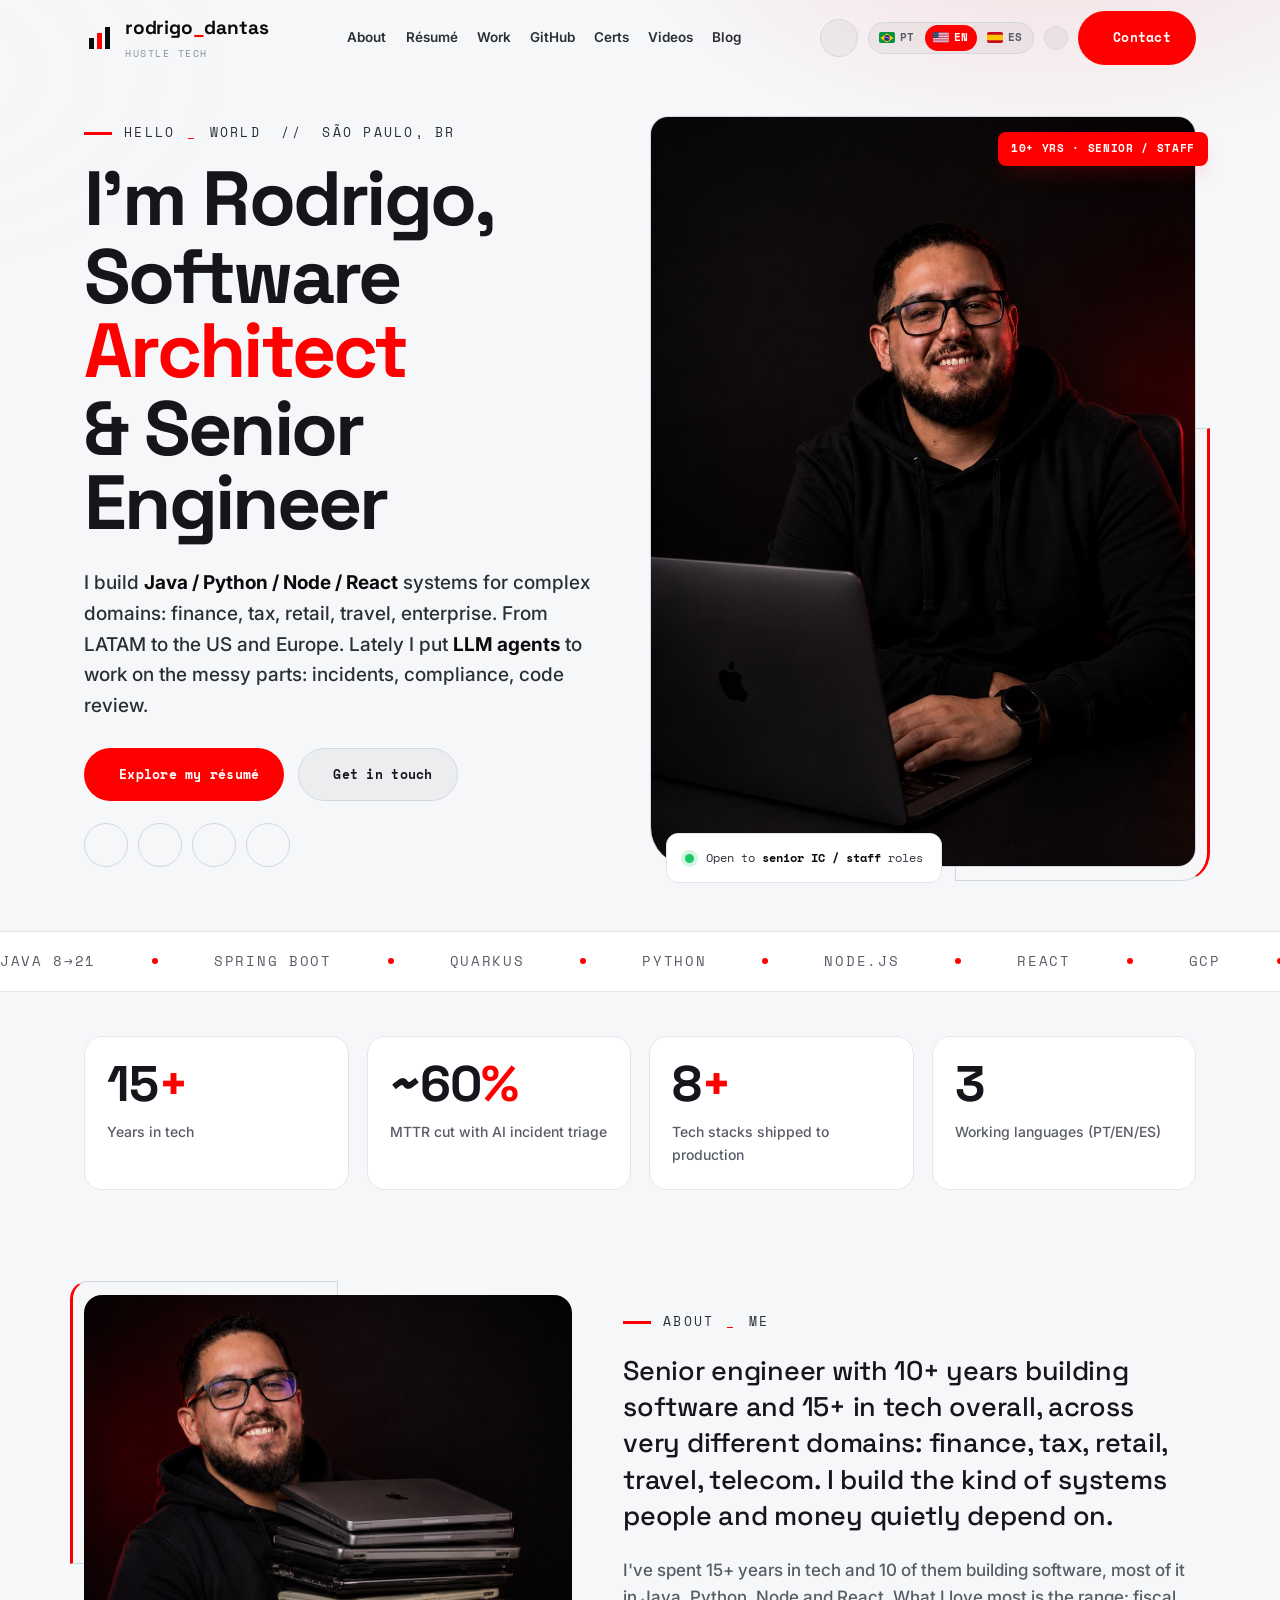
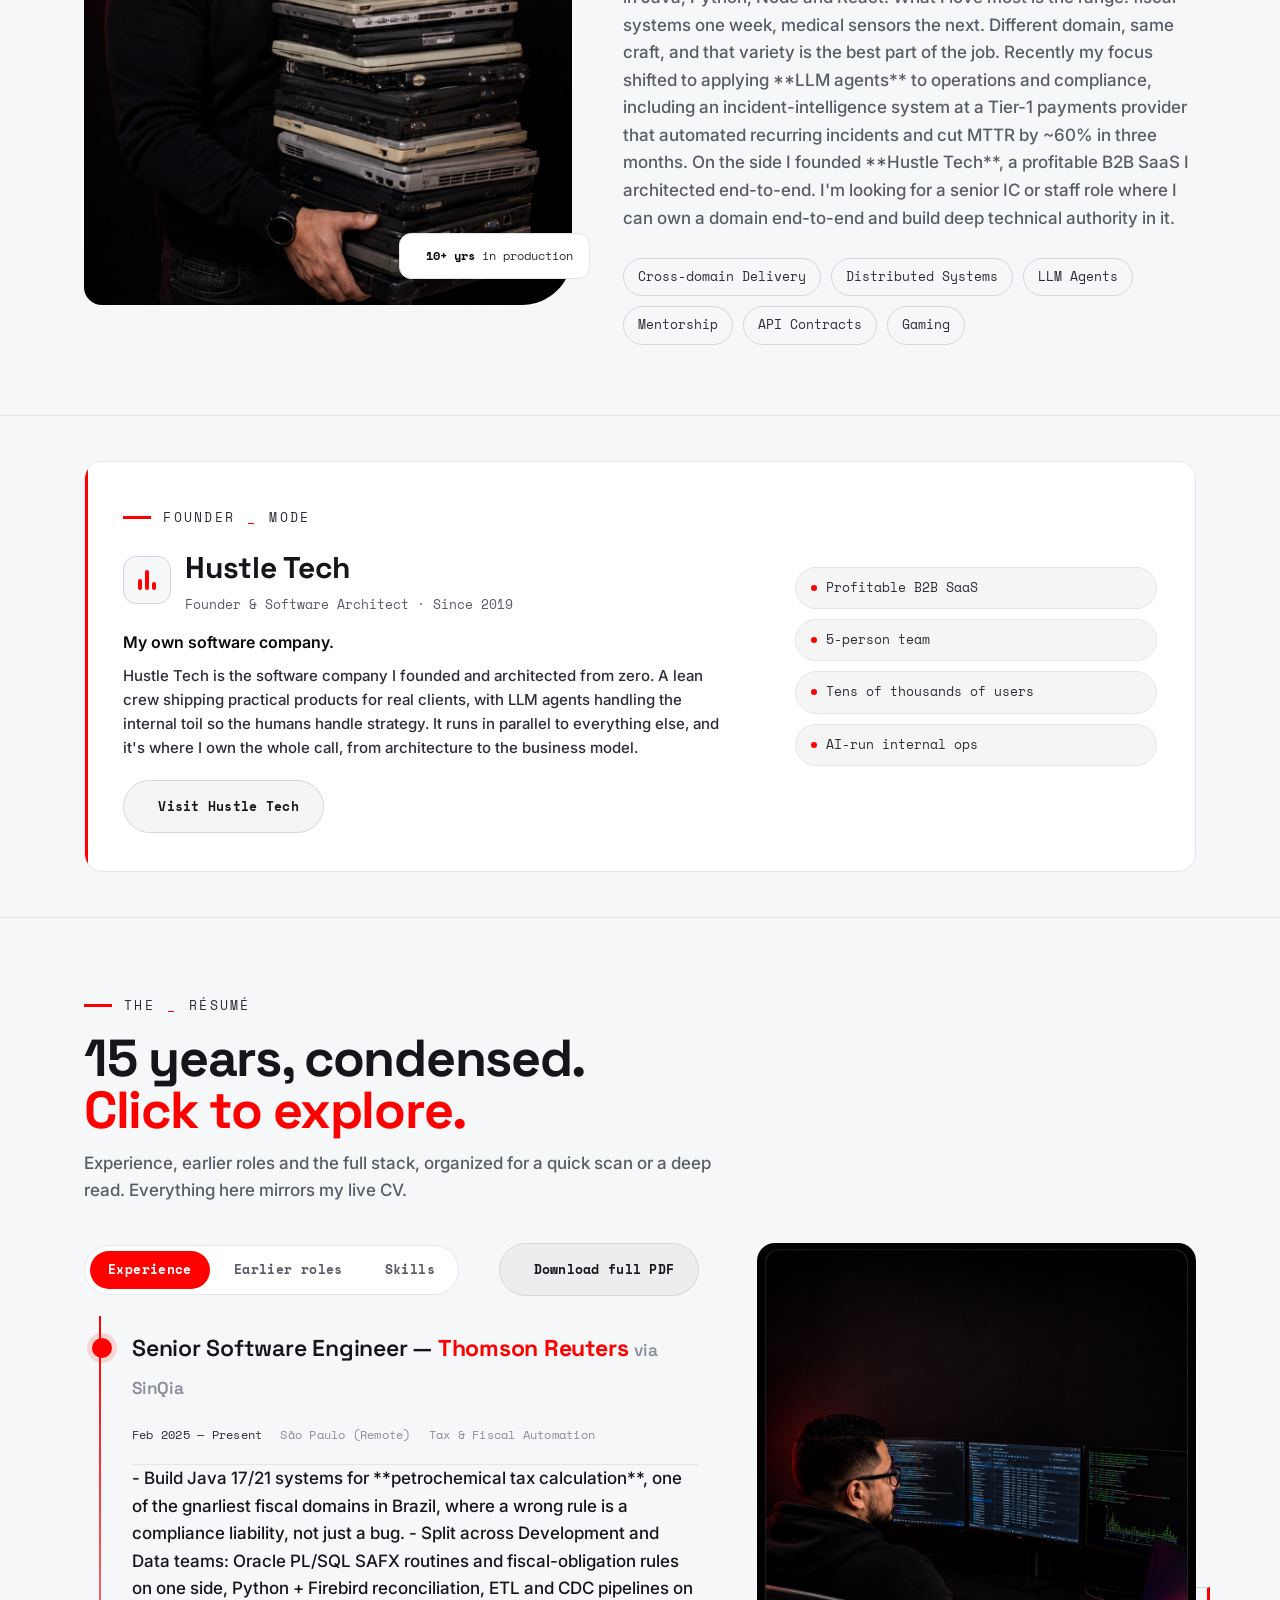
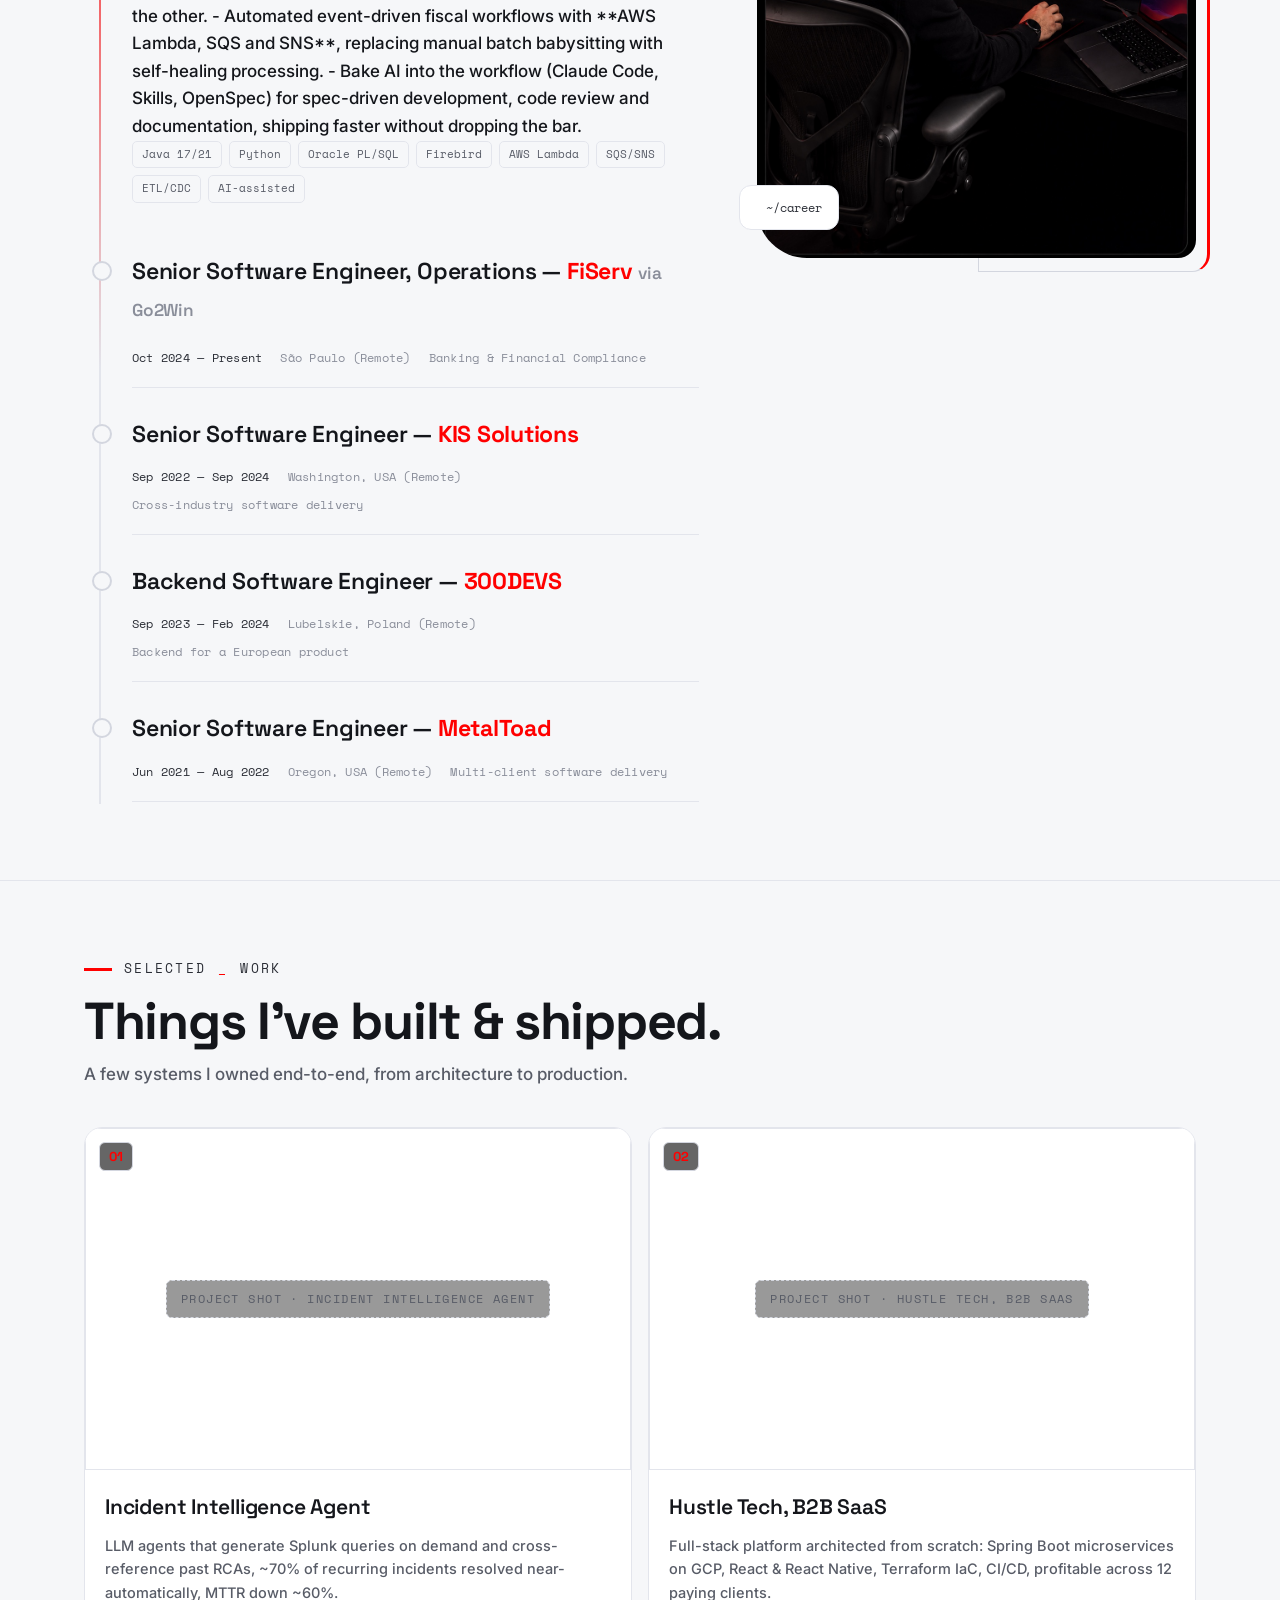
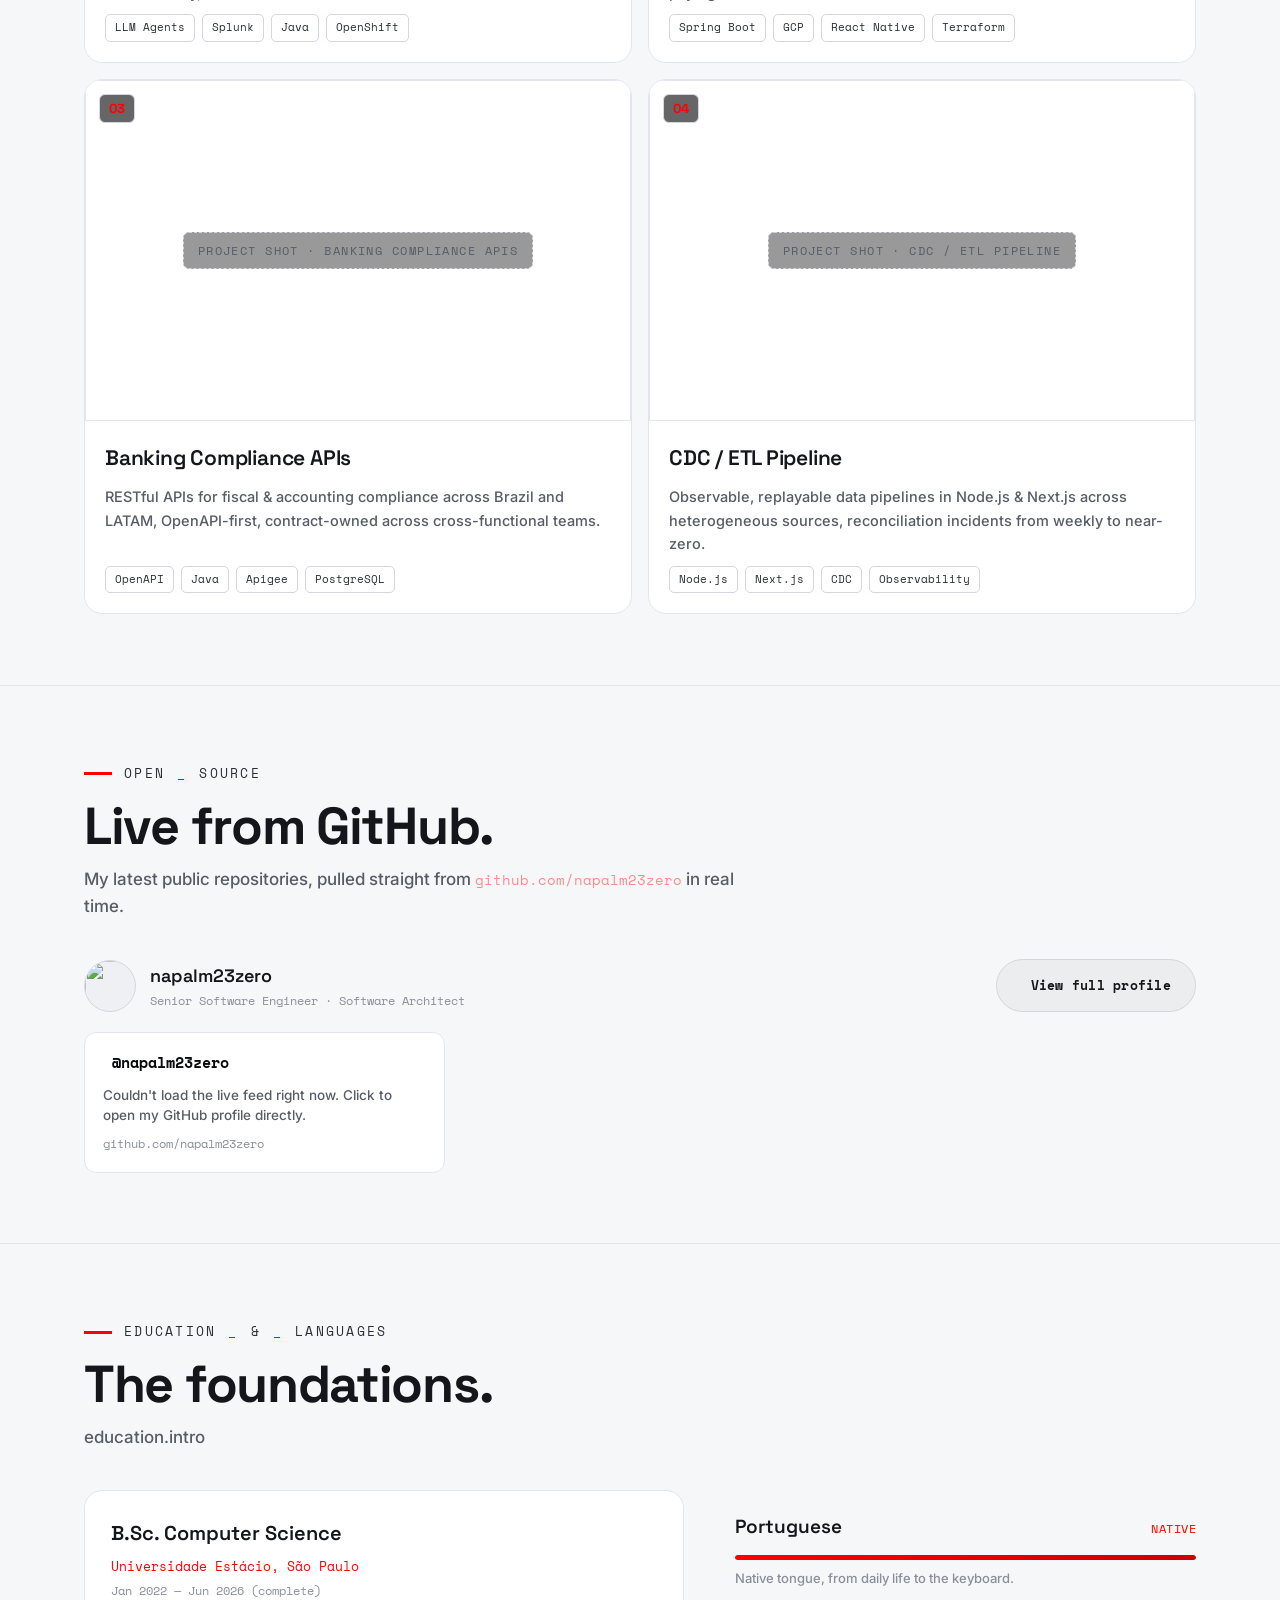
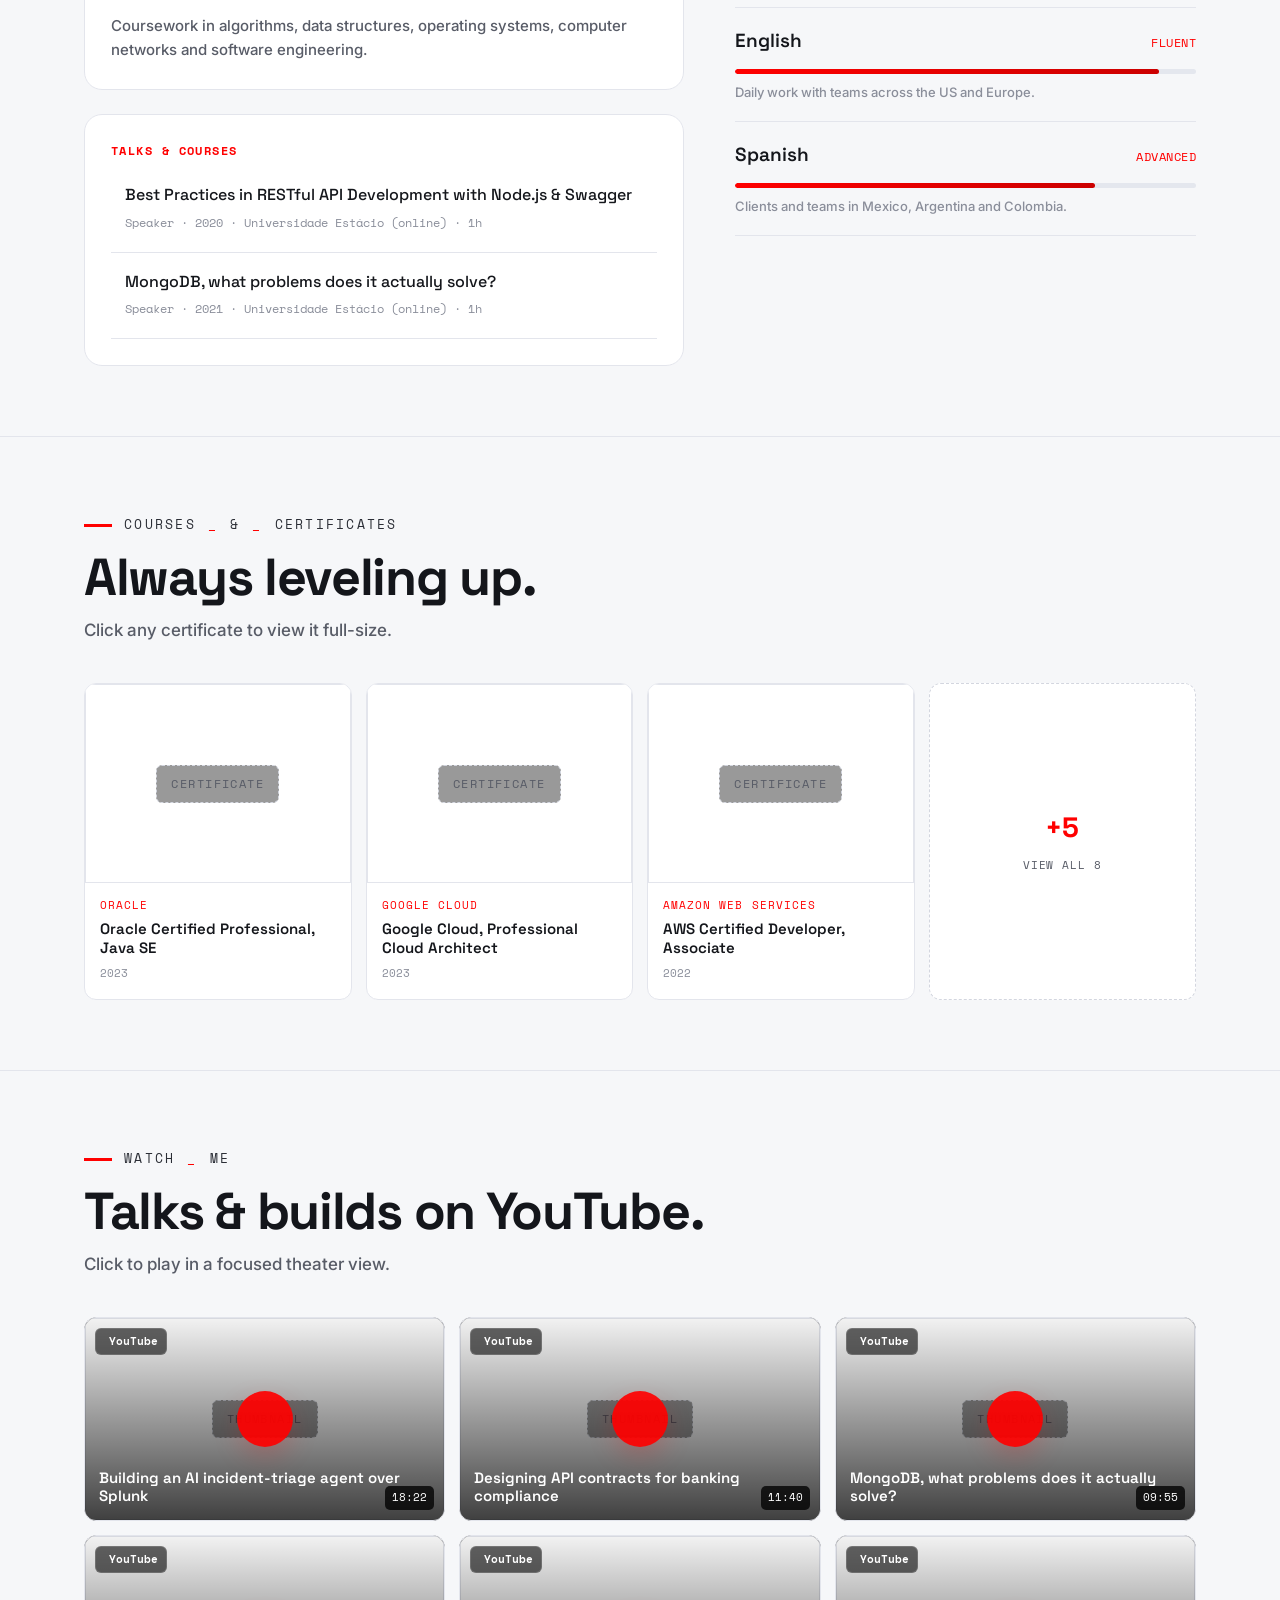
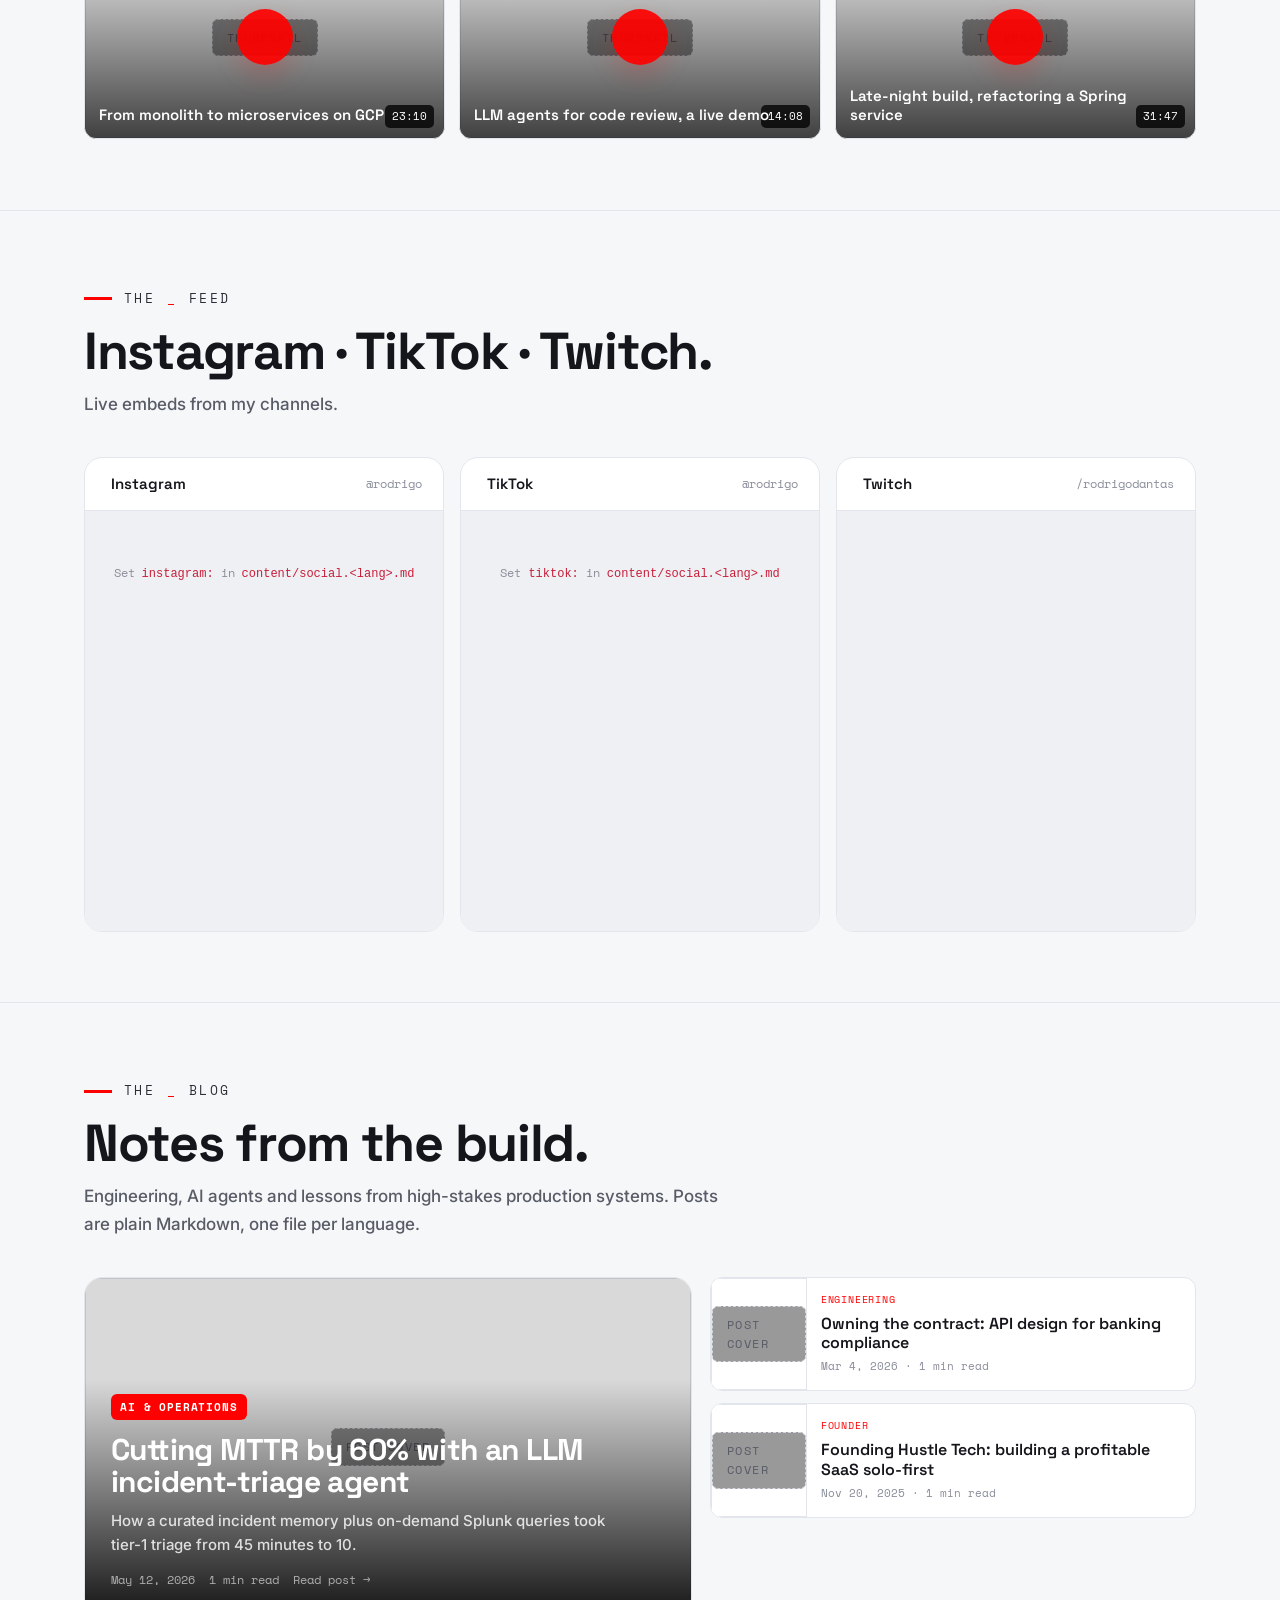
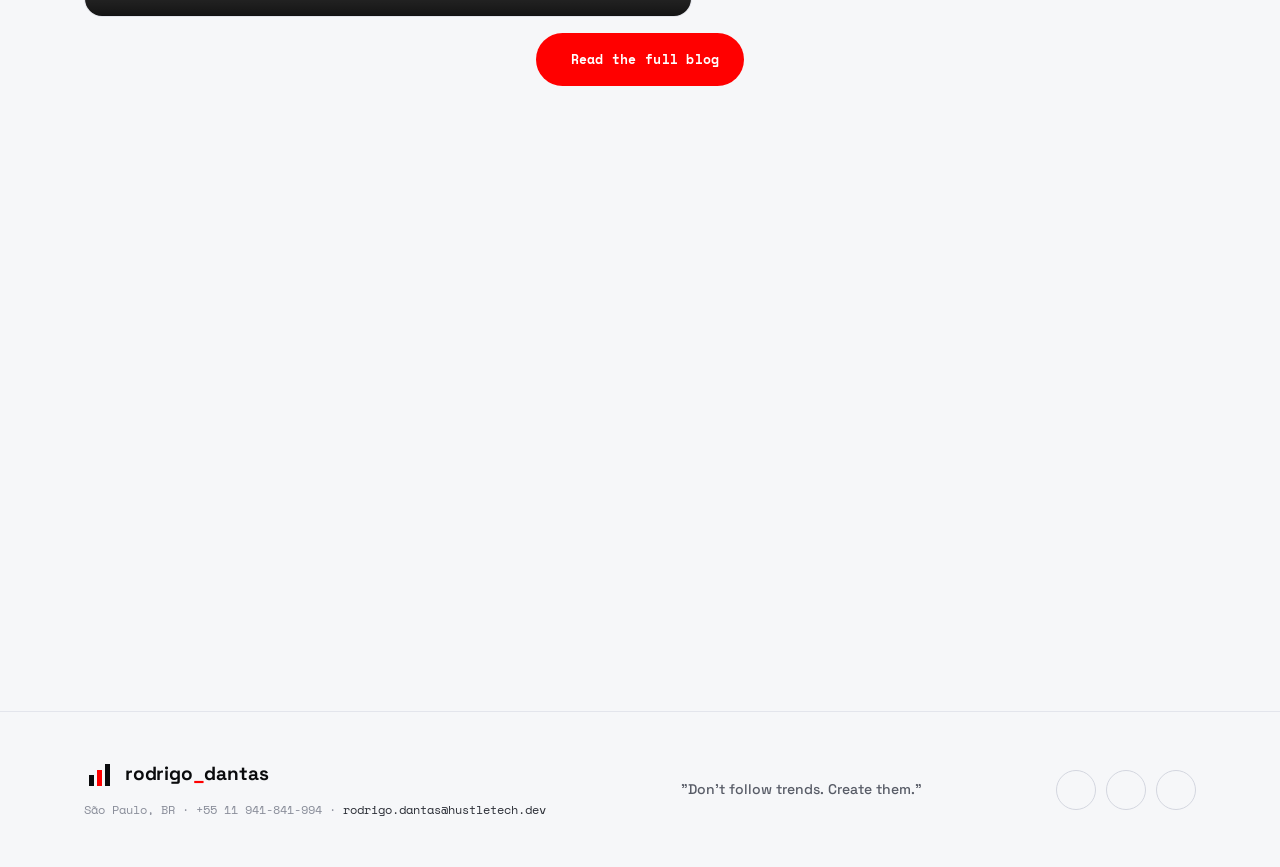
==== commit 9e6005ed: "feat: light/dark theme with a header toggle The site was dark-only. Add a full light theme and a sun" ====
--- a/index.html
+++ b/index.html
@@ -3,8 +3,18 @@
 <head>
 <meta charset="UTF-8" />
 <meta name="viewport" content="width=device-width, initial-scale=1.0" />
+<script>
+  /* set the theme before first paint: stored choice, else system preference */
+  (function () {
+    try {
+      var t = localStorage.getItem("theme");
+      if (t !== "light" && t !== "dark") t = matchMedia("(prefers-color-scheme: light)").matches ? "light" : "dark";
+      document.documentElement.setAttribute("data-theme", t);
+    } catch (e) { document.documentElement.setAttribute("data-theme", "dark"); }
+  })();
+</script>
 <title>Rodrigo Dantas — Senior Software Engineer &amp; Architect</title>
-<meta name="description" content="Senior Software Engineer & Software Architect. 10+ years building Java/Python/Node/React systems across finance, tax, retail, travel and enterprise — in LATAM, the US and Europe. Founder of Hustle Tech." />
+<meta name="description" content="Senior Software Engineer & Software Architect. 10+ years building Java/Python/Node/React systems across finance, tax, retail, travel and enterprise, in LATAM, the US and Europe. Founder of Hustle Tech." />
 <link rel="icon" type="image/svg+xml" href="assets/favicon.svg" />
 <link rel="preconnect" href="https://fonts.googleapis.com" />
 <link rel="preconnect" href="https://fonts.gstatic.com" crossorigin />
--- a/assets/css/styles.css
+++ b/assets/css/styles.css
@@ -7,6 +7,7 @@
 
 /* ---------- Tokens ---------- */
 :root {
+  color-scheme: dark;
   /* Surfaces — Hustle Black dominant, layered */
   --black:   #000000;
   --bg:      #050506;
@@ -30,6 +31,14 @@
   --red-dim: #cc0000;
   --red-glow: rgba(255, 0, 0, 0.5);
 
+  /* theme-aware extensions (overridden in the light theme) */
+  --fg-max:       #ffffff;          /* brightest text / fills on surfaces */
+  --glass:        rgba(255,255,255,0.02);
+  --glass-line:   rgba(255,255,255,0.14);
+  --nav-bg:       rgba(5,6,7,0.72);
+  --nav-bg-solid: rgba(5,6,7,0.97);
+  --code-fg:      #ff8a8a;
+
   /* Type */
   --font-display: "Space Grotesk", system-ui, sans-serif;  /* Stack Sans Notch substitute */
   --font-body:    "Inter", system-ui, sans-serif;          /* brand-mandated */
@@ -45,6 +54,31 @@
 
   --shadow: 0 28px 70px -24px rgba(0,0,0,0.85);
   --ease: cubic-bezier(0.22, 1, 0.36, 1);
+}
+
+/* ---------- Light theme (toggled via data-theme on <html>) ---------- */
+:root[data-theme="light"] {
+  color-scheme: light;
+  --black:        #ffffff;
+  --bg:           #f6f7f9;
+  --bg-1:         #ffffff;
+  --bg-2:         #eef0f4;
+  --bg-3:         #e4e7ee;
+  --gray:         #b9bcc4;
+  --line:         #e3e5ec;
+  --line-2:       #d3d6df;
+  --fg:           #14161b;
+  --fg-1:         #2b2e36;
+  --fg-2:         #585c67;
+  --fg-3:         #8a8e9a;
+  --fg-max:       #0a0b0d;
+  --glass:        rgba(0,0,0,0.04);
+  --glass-line:   rgba(0,0,0,0.12);
+  --nav-bg:       rgba(246,247,249,0.80);
+  --nav-bg-solid: rgba(246,247,249,0.98);
+  --code-fg:      #c81e3a;
+  --shadow:       0 24px 60px -30px rgba(20,23,28,0.28);
+  --red-glow:     rgba(255,0,0,0.28);
 }
 
 * { box-sizing: border-box; margin: 0; padding: 0; }
@@ -138,14 +172,14 @@
 .btn:hover { transform: translateY(-2px); }
 .btn--primary { background: var(--red); color: var(--white); }
 .btn--primary:hover { box-shadow: 0 14px 34px -10px var(--red-glow); }
-.btn--ghost { border-color: var(--line-2); color: var(--fg); background: rgba(255,255,255,0.02); }
-.btn--ghost:hover { border-color: var(--red); color: #fff; }
+.btn--ghost { border-color: var(--line-2); color: var(--fg); background: var(--glass); }
+.btn--ghost:hover { border-color: var(--red); color: var(--fg-max); }
 .btn .ph { font-size: 17px; transition: transform .25s var(--ease); }
 .btn:hover .ph-arrow-up-right, .btn:hover .ph-arrow-right { transform: translate(3px,-2px); }
 
 /* ---------- Nav ---------- */
 .nav { position: fixed; top: 0; left: 0; right: 0; z-index: 50; transition: background .3s, border-color .3s; border-bottom: 1px solid transparent; }
-.nav.is-stuck { background: rgba(5,5,6,0.78); backdrop-filter: blur(16px) saturate(140%); border-bottom-color: var(--line); }
+.nav.is-stuck { background: var(--nav-bg); backdrop-filter: blur(16px) saturate(140%); border-bottom-color: var(--line); }
 .nav__inner { display: flex; align-items: center; justify-content: space-between; height: 76px; }
 .nav__links { display: flex; align-items: center; gap: 32px; }
 .nav__links a { font-size: 13.5px; font-weight: 600; color: var(--fg-1); position: relative; transition: color .2s; }
@@ -164,16 +198,16 @@
 }
 /* growth-graph icon: three rising bars, middle red (S/T/L upward evolution) */
 .logo__bars { display: flex; align-items: flex-end; gap: 3px; height: 22px; }
-.logo__bars i { width: 5px; background: var(--white); display: block; }
+.logo__bars i { width: 5px; background: var(--fg-max); display: block; }
 .logo__bars i:nth-child(1) { height: 48%; }
 .logo__bars i:nth-child(2) { height: 74%; background: var(--red); }
 .logo__bars i:nth-child(3) { height: 100%; }
-.logo__type { font-family: var(--font-display); font-weight: 700; font-size: 19px; letter-spacing: -0.01em; line-height: 1; color: var(--white); }
+.logo__type { font-family: var(--font-display); font-weight: 700; font-size: 19px; letter-spacing: -0.01em; line-height: 1; color: var(--fg-max); }
 .logo__type .us { color: var(--red); }
 .logo small { display: block; font-family: var(--font-mono); font-size: 9.5px; letter-spacing: 0.16em; color: var(--fg-3); text-transform: uppercase; margin-top: 3px; }
 
 /* ---------- Mobile menu ---------- */
-.mobile-menu { position: fixed; inset: 0; z-index: 60; background: rgba(5,5,6,0.97); backdrop-filter: blur(8px); display: flex; flex-direction: column; justify-content: center; gap: 6px; padding: var(--gut); transform: translateY(-100%); visibility: hidden; transition: transform .4s var(--ease), visibility .4s; }
+.mobile-menu { position: fixed; inset: 0; z-index: 60; background: var(--nav-bg-solid); backdrop-filter: blur(8px); display: flex; flex-direction: column; justify-content: center; gap: 6px; padding: var(--gut); transform: translateY(-100%); visibility: hidden; transition: transform .4s var(--ease), visibility .4s; }
 .mobile-menu.open { transform: translateY(0); visibility: visible; }
 .mobile-menu a { font-family: var(--font-display); font-weight: 700; font-size: 32px; padding: 12px 0; border-bottom: 1px solid var(--line); }
 .mobile-menu a .us { color: var(--red); }
--- a/assets/css/components.css
+++ b/assets/css/components.css
@@ -19,11 +19,11 @@
 @media (prefers-reduced-motion: reduce){ .hero h1 .ln > span { transform: none; animation: none; } }
 .hero h1 em { font-style: normal; color: var(--red); }
 .hero__sub { margin-top: 22px; color: var(--fg-1); font-size: clamp(16px, 1.6vw, 19px); max-width: 48ch; }
-.hero__sub b { color: var(--white); font-weight: 700; }
+.hero__sub b { color: var(--fg-max); font-weight: 700; }
 .hero__cta { display: flex; flex-wrap: wrap; gap: 14px; margin-top: 26px; }
 .hero__socials { display: flex; gap: 10px; margin-top: 22px; }
 .hero__socials a { width: 44px; height: 44px; border-radius: 50%; border: 1px solid var(--line-2); display: grid; place-items: center; color: var(--fg-1); font-size: 19px; transition: all .25s var(--ease); }
-.hero__socials a:hover { border-color: var(--red); color: #fff; transform: translateY(-3px); background: rgba(255,0,0,.08); }
+.hero__socials a:hover { border-color: var(--red); color: var(--fg-max); transform: translateY(-3px); background: rgba(255,0,0,.08); }
 
 /* hero portrait — editorial: offset red panel + overlap downward */
 .hero__portrait { position: relative; aspect-ratio: 4/5; border-radius: var(--r-xl) var(--r-xl) var(--r-xl) 60px; margin-bottom: clamp(-56px, -5vw, -28px); z-index: 4; }
@@ -33,8 +33,8 @@
 .hero__badge { position: absolute; left: -18px; bottom: 34px; background: var(--bg-1); border: 1px solid var(--line); border-radius: var(--r-md); padding: 14px 18px; display: flex; align-items: center; gap: 12px; box-shadow: var(--shadow); z-index: 3; }
 .hero__badge .dot { width: 9px; height: 9px; border-radius: 50%; background: #18c964; box-shadow: 0 0 0 4px rgba(24,201,100,.18); }
 .hero__badge span { font-family: var(--font-mono); font-size: 12px; color: var(--fg-1); }
-.hero__badge b { color: #fff; }
-.hero__tag { position: absolute; right: -14px; top: 30px; background: var(--red); color: #fff; font-family: var(--font-mono); font-size: 11px; font-weight: 700; letter-spacing: .06em; padding: 8px 13px; border-radius: 8px; z-index: 3; box-shadow: 0 10px 24px -8px var(--red-glow); }
+.hero__badge b { color: var(--fg-max); }
+.hero__tag { position: absolute; right: -14px; top: 30px; background: var(--red); color: var(--red-ink); font-family: var(--font-mono); font-size: 11px; font-weight: 700; letter-spacing: .06em; padding: 8px 13px; border-radius: 8px; z-index: 3; box-shadow: 0 10px 24px -8px var(--red-glow); }
 
 @media (max-width: 860px){
   .hero__grid { grid-template-columns: 1fr; }
@@ -67,14 +67,14 @@
 .about__photo::after { content: ""; position: absolute; left: -14px; top: -14px; width: 54%; height: 46%; border: 1px solid var(--line-2); border-left: 3px solid var(--red); border-radius: var(--r-lg) 0 0 0; z-index: -1; }
 .about__photo .float-cap { position: absolute; right: -18px; bottom: 26px; background: var(--bg-1); border: 1px solid var(--line); border-radius: var(--r-md); padding: 12px 16px; box-shadow: var(--shadow); font-family: var(--font-mono); font-size: 12px; color: var(--fg-1); display: flex; align-items: center; gap: 10px; z-index: 3; }
 .about__photo .float-cap .ph { color: var(--red); font-size: 18px; }
-.about__photo .float-cap b { color: #fff; }
+.about__photo .float-cap b { color: var(--fg-max); }
 .about__lead { font-family: var(--font-display); font-weight: 500; font-size: clamp(20px, 2.4vw, 27px); line-height: 1.35; letter-spacing: -0.01em; color: var(--fg); }
 .about__lead b { color: var(--red); font-weight: 700; }
 .about__body { margin-top: 22px; color: var(--fg-2); font-size: 17px; }
 .about__body p + p { margin-top: 16px; }
 .about__chips { display: flex; flex-wrap: wrap; gap: 10px; margin-top: 26px; }
 .chip { font-family: var(--font-mono); font-size: 12.5px; padding: 8px 14px; border: 1px solid var(--line-2); border-radius: 999px; color: var(--fg-1); transition: all .2s; }
-.chip:hover { border-color: var(--red); color: #fff; }
+.chip:hover { border-color: var(--red); color: var(--fg-max); }
 @media (max-width: 820px){ .about__grid { grid-template-columns: 1fr; } .about__photo { max-width: 360px; } }
 
 /* ---------- RESUME (expandable / animated) ---------- */
@@ -94,8 +94,8 @@
 .resume__bar { display: flex; flex-wrap: wrap; gap: 14px; align-items: center; justify-content: space-between; margin-bottom: 14px; }
 .tabs { display: inline-flex; gap: 6px; background: var(--bg-1); border: 1px solid var(--line); border-radius: 999px; padding: 5px; }
 .tabs button { padding: 9px 18px; border-radius: 999px; border: 0; background: transparent; color: var(--fg-2); font-family: var(--font-mono); font-size: 12.5px; font-weight: 700; letter-spacing: .03em; transition: all .25s var(--ease); }
-.tabs button.active { background: var(--red); color: #fff; }
-.tabs button:not(.active):hover { color: #fff; }
+.tabs button.active { background: var(--red); color: var(--red-ink); }
+.tabs button:not(.active):hover { color: var(--fg-max); }
 
 .tabpanel { display: none; }
 .tabpanel.active { display: block; animation: fade .5s var(--ease); }
@@ -126,12 +126,12 @@
 /* earlier roles compact list */
 .earlier { display: grid; gap: 0; }
 .earlier__row { display: grid; grid-template-columns: 1.5fr 1fr auto; gap: 6px 16px; align-items: start; padding: 18px 4px; border-bottom: 1px solid var(--line); transition: background .2s; }
-.earlier__row:hover { background: rgba(255,255,255,.02); }
+.earlier__row:hover { background: var(--glass); }
 .earlier__lead { display: flex; flex-direction: column; gap: 5px; min-width: 0; }
 .earlier__row .r { font-family: var(--font-display); font-weight: 600; font-size: 16px; }
 .earlier__row .r b { color: var(--red); }
 .earlier__desc { color: var(--fg-2); font-size: 13.5px; line-height: 1.5; }
-.earlier__desc b, .earlier__desc strong { color: #fff; font-weight: 600; }
+.earlier__desc b, .earlier__desc strong { color: var(--fg-max); font-weight: 600; }
 .earlier__row .t { font-family: var(--font-mono); font-size: 12px; color: var(--fg-2); padding-top: 3px; }
 .earlier__row .d { font-family: var(--font-mono); font-size: 12px; color: var(--fg-3); white-space: nowrap; padding-top: 3px; }
 @media (max-width: 680px){ .earlier__row { grid-template-columns: 1fr; gap: 4px; } .earlier__row .t, .earlier__row .d { padding-top: 0; } }
@@ -143,8 +143,11 @@
 .skillcard h4 { font-family: var(--font-mono); font-size: 12px; letter-spacing: .12em; text-transform: uppercase; color: var(--red); margin-bottom: 14px; display: flex; align-items: center; gap: 9px; }
 .skillcard h4 .ph { font-size: 17px; }
 .skillcard .tags { display: flex; flex-wrap: wrap; gap: 8px; }
-.skillcard .tags span { font-size: 13.5px; color: var(--fg-1); border: 1px solid var(--line-2); border-radius: 7px; padding: 6px 11px; font-weight: 500; transition: all .2s; }
-.skillcard .tags span:hover { border-color: var(--red); color: #fff; transform: translateY(-2px); }
+.skillcard .tags span { display: inline-flex; align-items: center; gap: 7px; font-size: 13.5px; color: var(--fg-1); border: 1px solid var(--line-2); border-radius: 7px; padding: 6px 11px; font-weight: 500; transition: all .2s; }
+.skillcard .tags span:hover { border-color: var(--red); color: var(--fg-max); transform: translateY(-2px); }
+/* tech logos: discreet monochrome silhouette by default, original colour on hover */
+.tag__logo { width: 15px; height: 15px; object-fit: contain; filter: brightness(0) invert(1); opacity: .5; transition: filter .2s var(--ease), opacity .2s var(--ease); }
+.skillcard .tags span:hover .tag__logo { filter: none; opacity: 1; }
 @media (max-width: 680px){ .skills { grid-template-columns: 1fr; } }
 
 /* education / courses / languages */
@@ -174,7 +177,7 @@
 .feed__filters { display: flex; flex-wrap: wrap; gap: 8px; margin-bottom: 28px; }
 .feed__filters button { display: inline-flex; align-items: center; gap: 8px; padding: 9px 16px; border-radius: 999px; border: 1px solid var(--line-2); background: transparent; color: var(--fg-1); font-family: var(--font-mono); font-size: 12.5px; font-weight: 700; transition: all .25s var(--ease); }
 .feed__filters button .ph { font-size: 16px; }
-.feed__filters button.active, .feed__filters button:hover { border-color: var(--red); color: #fff; background: rgba(255,0,0,.08); }
+.feed__filters button.active, .feed__filters button:hover { border-color: var(--red); color: var(--fg-max); background: rgba(255,0,0,.08); }
 .feed { display: grid; grid-template-columns: repeat(3, 1fr); gap: 18px; }
 @media (max-width: 900px){ .feed { grid-template-columns: repeat(2,1fr); } }
 @media (max-width: 600px){ .feed { grid-template-columns: 1fr; } }
@@ -184,7 +187,7 @@
 .vcard__media iframe, .vcard__media .ph-img { position: absolute; inset: 0; width: 100%; height: 100%; border: 0; }
 .vcard__play { position: absolute; inset: 0; display: grid; place-items: center; background: linear-gradient(180deg, rgba(0,0,0,.1), rgba(0,0,0,.55)); transition: background .3s; }
 .vcard:hover .vcard__play { background: rgba(0,0,0,.3); }
-.vcard__play .ring { width: 58px; height: 58px; border-radius: 50%; background: var(--red); display: grid; place-items: center; color: #fff; font-size: 24px; transition: transform .3s var(--ease); box-shadow: 0 10px 30px -6px var(--red-glow); }
+.vcard__play .ring { width: 58px; height: 58px; border-radius: 50%; background: var(--red); display: grid; place-items: center; color: var(--red-ink); font-size: 24px; transition: transform .3s var(--ease); box-shadow: 0 10px 30px -6px var(--red-glow); }
 .vcard:hover .vcard__play .ring { transform: scale(1.1); }
 .vcard__plat { position: absolute; top: 12px; left: 12px; z-index: 2; display: inline-flex; align-items: center; gap: 6px; font-family: var(--font-mono); font-size: 11px; font-weight: 700; color: #fff; background: rgba(0,0,0,.6); border: 1px solid rgba(255,255,255,.14); padding: 5px 9px; border-radius: 7px; backdrop-filter: blur(4px); }
 .vcard__body { padding: 18px 18px 20px; }
@@ -199,7 +202,7 @@
 .post:hover { transform: translateY(-5px); border-color: var(--line-2); }
 .post__cover { aspect-ratio: 16/10; position: relative; }
 .post__cover .ph-img { width: 100%; height: 100%; }
-.post__cat { position: absolute; top: 12px; left: 12px; font-family: var(--font-mono); font-size: 10.5px; font-weight: 700; letter-spacing: .08em; text-transform: uppercase; color: #fff; background: var(--red); padding: 5px 9px; border-radius: 6px; }
+.post__cat { position: absolute; top: 12px; left: 12px; font-family: var(--font-mono); font-size: 10.5px; font-weight: 700; letter-spacing: .08em; text-transform: uppercase; color: var(--red-ink); background: var(--red); padding: 5px 9px; border-radius: 6px; }
 .post__body { padding: 20px; display: flex; flex-direction: column; flex: 1; }
 .post__meta { font-family: var(--font-mono); font-size: 11.5px; color: var(--fg-3); display: flex; gap: 12px; }
 .post__title { font-family: var(--font-display); font-weight: 600; font-size: 19px; line-height: 1.22; margin-top: 12px; letter-spacing: -0.01em; }
@@ -212,7 +215,7 @@
 /* article reader (overlay) */
 .reader { position: fixed; inset: 0; z-index: 80; background: var(--bg); overflow-y: auto; opacity: 0; visibility: hidden; transition: opacity .35s var(--ease); }
 .reader.open { opacity: 1; visibility: visible; }
-.reader__top { position: sticky; top: 0; background: rgba(5,5,6,.82); backdrop-filter: blur(14px); border-bottom: 1px solid var(--line); z-index: 2; }
+.reader__top { position: sticky; top: 0; background: var(--nav-bg); backdrop-filter: blur(14px); border-bottom: 1px solid var(--line); z-index: 2; }
 .reader__top .wrap { display: flex; align-items: center; justify-content: space-between; height: 68px; }
 .reader__back { display: inline-flex; align-items: center; gap: 9px; font-family: var(--font-mono); font-size: 13px; font-weight: 700; color: var(--fg-1); }
 .reader__back:hover { color: var(--red); }
@@ -226,7 +229,7 @@
 .reader__doc ul, .reader__doc ol { padding-left: 22px; margin: 16px 0; color: var(--fg-1); display: grid; gap: 8px; }
 .reader__doc li { line-height: 1.7; }
 .reader__doc blockquote { border-left: 3px solid var(--red); padding: 4px 0 4px 22px; margin: 24px 0; color: var(--fg); font-style: italic; }
-.reader__doc code { font-family: var(--font-mono); font-size: 0.88em; background: var(--bg-2); border: 1px solid var(--line); border-radius: 5px; padding: 2px 6px; color: #ff8a8a; }
+.reader__doc code { font-family: var(--font-mono); font-size: 0.88em; background: var(--bg-2); border: 1px solid var(--line); border-radius: 5px; padding: 2px 6px; color: var(--code-fg); }
 .reader__doc pre { background: var(--bg-1); border: 1px solid var(--line); border-radius: var(--r-md); padding: 20px; overflow-x: auto; margin: 22px 0; }
 .reader__doc pre code { background: none; border: 0; padding: 0; color: var(--fg-1); }
 .reader__doc img { border-radius: var(--r-md); margin: 24px 0; border: 1px solid var(--line); }
@@ -248,7 +251,7 @@
 .footer__quote { font-family: var(--font-display); font-weight: 500; color: var(--fg-2); font-size: 14px; }
 .footer__social { display: flex; gap: 10px; }
 .footer__social a { width: 40px; height: 40px; border-radius: 50%; border: 1px solid var(--line-2); display: grid; place-items: center; color: var(--fg-1); transition: all .25s; }
-.footer__social a:hover { border-color: var(--red); color: #fff; transform: translateY(-3px); }
+.footer__social a:hover { border-color: var(--red); color: var(--fg-max); transform: translateY(-3px); }
 
 /* scroll progress + back to top */
 .progress { position: fixed; top: 0; left: 0; height: 3px; background: var(--red); z-index: 70; width: 0; }
--- a/assets/css/additions.css
+++ b/assets/css/additions.css
@@ -39,7 +39,7 @@
 .modal__cap { margin-top: 16px; display: flex; align-items: center; gap: 14px; color: var(--fg-1); }
 .modal__cap h4 { font-family: var(--font-display); font-weight: 600; font-size: 18px; }
 .modal__cap span { font-family: var(--font-mono); font-size: 12px; color: var(--fg-3); }
-.modal__close { position: absolute; top: -14px; right: -14px; z-index: 3; width: 44px; height: 44px; border-radius: 50%; background: var(--red); color: #fff; border: 0; display: grid; place-items: center; font-size: 22px; box-shadow: 0 10px 30px -6px var(--red-glow); transition: transform .25s var(--ease); }
+.modal__close { position: absolute; top: -14px; right: -14px; z-index: 3; width: 44px; height: 44px; border-radius: 50%; background: var(--red); color: var(--red-ink); border: 0; display: grid; place-items: center; font-size: 22px; box-shadow: 0 10px 30px -6px var(--red-glow); transition: transform .25s var(--ease); }
 .modal__close:hover { transform: rotate(90deg) scale(1.05); }
 @media (max-width: 560px){ .modal__close { top: 8px; right: 8px; } }
 
@@ -55,7 +55,7 @@
 .yt__thumb .ph-img { position: absolute; inset: 0; }
 .yt__shade { position: absolute; inset: 0; background: linear-gradient(180deg, rgba(0,0,0,.05), rgba(0,0,0,.75)); }
 .yt__play { position: absolute; inset: 0; display: grid; place-items: center; }
-.yt__play .ring { width: 56px; height: 56px; border-radius: 50%; background: rgba(255,0,0,.92); display: grid; place-items: center; color: #fff; font-size: 24px; box-shadow: 0 10px 30px -6px var(--red-glow); transition: transform .3s var(--ease); }
+.yt__play .ring { width: 56px; height: 56px; border-radius: 50%; background: rgba(255,0,0,.92); display: grid; place-items: center; color: var(--red-ink); font-size: 24px; box-shadow: 0 10px 30px -6px var(--red-glow); transition: transform .3s var(--ease); }
 .yt__card:hover .yt__play .ring { transform: scale(1.12); }
 .yt__badge { position: absolute; top: 10px; left: 10px; z-index: 2; font-family: var(--font-mono); font-size: 10.5px; font-weight: 700; color: #fff; background: rgba(0,0,0,.6); border: 1px solid rgba(255,255,255,.14); padding: 4px 8px; border-radius: 6px; display: inline-flex; align-items: center; gap: 5px; }
 .yt__dur { position: absolute; bottom: 10px; right: 10px; z-index: 2; font-family: var(--font-mono); font-size: 11px; color: #fff; background: rgba(0,0,0,.78); padding: 3px 7px; border-radius: 5px; }
@@ -88,7 +88,7 @@
 @media (max-width: 560px){ .repos { grid-template-columns: 1fr; } }
 .repo { display: flex; flex-direction: column; gap: 10px; padding: 18px; border: 1px solid var(--line); border-radius: var(--r-md); background: var(--bg-1); transition: transform .3s var(--ease), border-color .3s; min-height: 132px; }
 .repo:hover { transform: translateY(-4px); border-color: var(--red); }
-.repo__top { display: flex; align-items: center; gap: 9px; color: #fff; font-family: var(--font-mono); font-weight: 700; font-size: 14.5px; }
+.repo__top { display: flex; align-items: center; gap: 9px; color: var(--fg-max); font-family: var(--font-mono); font-weight: 700; font-size: 14.5px; }
 .repo__top .ph { color: var(--red); font-size: 18px; }
 .repo__top .name { overflow: hidden; text-overflow: ellipsis; white-space: nowrap; }
 .repo__desc { color: var(--fg-2); font-size: 13.5px; line-height: 1.5; flex: 1; }
@@ -124,7 +124,7 @@
 .social__bar a { margin-left: auto; font-family: var(--font-mono); font-size: 11.5px; color: var(--fg-3); display: inline-flex; align-items: center; gap: 5px; }
 .social__bar a:hover { color: var(--red); }
 .ig .social__bar .ph { color: #e1306c; }
-.tt .social__bar .ph { color: #fff; }
+.tt .social__bar .ph { color: var(--fg-max); }
 .tw .social__bar .ph { color: #9146ff; }
 .social__embed { position: relative; min-height: 420px; background: var(--bg-2); }
 .social__embed iframe { width: 100%; border: 0; display: block; }
@@ -132,7 +132,7 @@
 .social__ph { padding: 40px 22px; text-align: center; }
 .social__ph .ph { font-size: 30px; color: var(--fg-3); }
 .social__ph p { font-family: var(--font-mono); font-size: 12px; color: var(--fg-3); margin-top: 12px; line-height: 1.6; }
-.social__ph code { color: #ff8a8a; }
+.social__ph code { color: var(--code-fg); }
 
 /* ---------- BLOG — redesigned, more accessible ---------- */
 .blog2 { display: grid; grid-template-columns: 1.25fr 1fr; gap: 18px; }
@@ -143,10 +143,10 @@
 .feat__cover .ph-img, .feat__cover img { width: 100%; height: 100%; object-fit: cover; }
 .feat__cover::after { content: ""; position: absolute; inset: 0; background: linear-gradient(180deg, rgba(0,0,0,.15) 30%, rgba(0,0,0,.92)); }
 .feat__body { position: relative; z-index: 2; margin-top: auto; padding: 26px; }
-.feat__cat { font-family: var(--font-mono); font-size: 10.5px; font-weight: 700; letter-spacing: .08em; text-transform: uppercase; color: #fff; background: var(--red); padding: 5px 9px; border-radius: 6px; }
-.feat__title { font-family: var(--font-display); font-weight: 700; font-size: clamp(22px, 3vw, 30px); line-height: 1.08; letter-spacing: -0.02em; margin-top: 14px; }
-.feat__excerpt { color: var(--fg-1); font-size: 15px; margin-top: 10px; max-width: 52ch; }
-.feat__meta { font-family: var(--font-mono); font-size: 11.5px; color: var(--fg-2); margin-top: 14px; display: flex; gap: 14px; }
+.feat__cat { font-family: var(--font-mono); font-size: 10.5px; font-weight: 700; letter-spacing: .08em; text-transform: uppercase; color: var(--red-ink); background: var(--red); padding: 5px 9px; border-radius: 6px; }
+.feat__title { font-family: var(--font-display); font-weight: 700; font-size: clamp(22px, 3vw, 30px); line-height: 1.08; letter-spacing: -0.02em; margin-top: 14px; color: var(--white); }
+.feat__excerpt { color: rgba(255,255,255,.82); font-size: 15px; margin-top: 10px; max-width: 52ch; }
+.feat__meta { font-family: var(--font-mono); font-size: 11.5px; color: rgba(255,255,255,.6); margin-top: 14px; display: flex; gap: 14px; }
 /* compact list of remaining posts */
 .bloglist { display: flex; flex-direction: column; gap: 12px; }
 .prow { display: grid; grid-template-columns: 96px 1fr; gap: 14px; border: 1px solid var(--line); border-radius: var(--r-md); overflow: hidden; background: var(--bg-1); cursor: pointer; transition: transform .25s var(--ease), border-color .3s; }
@@ -160,7 +160,7 @@
 .blog2__foot { margin-top: 16px; }
 
 /* ---------- DEDICATED BLOG PAGE ---------- */
-.blogtop { border-bottom: 1px solid var(--line); position: sticky; top: 0; z-index: 50; background: rgba(5,5,6,0.82); backdrop-filter: blur(14px) saturate(140%); }
+.blogtop { border-bottom: 1px solid var(--line); position: sticky; top: 0; z-index: 50; background: var(--nav-bg); backdrop-filter: blur(14px) saturate(140%); }
 .blogtop__bar { display: flex; align-items: center; justify-content: space-between; height: 72px; gap: 16px; }
 .blogtop__back { display: inline-flex; align-items: center; gap: 9px; font-family: var(--font-mono); font-size: 13px; font-weight: 700; color: var(--fg-1); transition: color .2s; }
 .blogtop__back:hover { color: var(--red); }
@@ -180,21 +180,21 @@
 .bloghero__follow { display: flex; flex-wrap: wrap; gap: 10px; margin-top: 24px; align-items: center; }
 .bloghero__follow .lbl { font-family: var(--font-mono); font-size: 12px; color: var(--fg-3); margin-right: 4px; }
 .bloghero__follow a { width: 42px; height: 42px; border-radius: 50%; border: 1px solid var(--line-2); display: grid; place-items: center; color: var(--fg-1); font-size: 18px; transition: all .25s var(--ease); }
-.bloghero__follow a:hover { border-color: var(--red); color: #fff; transform: translateY(-3px); }
+.bloghero__follow a:hover { border-color: var(--red); color: var(--fg-max); transform: translateY(-3px); }
 
 /* ---------- Markdown-rendered content tweaks ---------- */
 /* bold inside about + timeline bullets reads white, like the original inline styles */
-.about__body strong, .about__body b { color: #fff; font-weight: 700; }
-.tl-body strong, .tl-body b { color: #fff; font-weight: 700; }
+.about__body strong, .about__body b { color: var(--fg-max); font-weight: 700; }
+.tl-body strong, .tl-body b { color: var(--fg-max); font-weight: 700; }
 /* real photos inherit the editorial rounded corners of their placeholder */
 .hero__portrait img { border-radius: var(--r-xl) var(--r-xl) var(--r-xl) 60px; }
 .about__photo img { border-radius: var(--r-lg) var(--r-lg) 50px var(--r-lg); }
 
 /* ---------- Language switcher ---------- */
-.langsw { display: inline-flex; align-items: center; gap: 2px; border: 1px solid var(--line-2); border-radius: 999px; padding: 3px; background: rgba(255,255,255,.02); }
+.langsw { display: inline-flex; align-items: center; gap: 2px; border: 1px solid var(--line-2); border-radius: 999px; padding: 3px; background: var(--glass); }
 .langsw button { border: 0; background: transparent; color: var(--fg-2); font-family: var(--font-mono); font-size: 11.5px; font-weight: 700; letter-spacing: .04em; padding: 6px 11px; border-radius: 999px; transition: color .2s var(--ease), background .2s var(--ease); }
-.langsw button:hover { color: #fff; }
-.langsw button.active { background: var(--red); color: #fff; }
+.langsw button:hover { color: var(--fg-max); }
+.langsw button.active { background: var(--red); color: var(--red-ink); }
 .blogtop__right { display: flex; align-items: center; gap: 14px; }
 .mobile-menu .langsw { margin-top: 28px; align-self: flex-start; }
 
@@ -276,10 +276,10 @@
 .venture__bars i:nth-child(3) { height: 38%; }
 .venture__name { font-family: var(--font-display); font-weight: 700; font-size: clamp(22px, 2.6vw, 30px); letter-spacing: -0.01em; }
 .venture__role { font-family: var(--font-mono); font-size: 12.5px; color: var(--fg-2); margin-top: 3px; }
-.venture__lead { font-size: 16px; color: #fff; font-weight: 600; margin-bottom: 8px; }
+.venture__lead { font-size: 16px; color: var(--fg-max); font-weight: 600; margin-bottom: 8px; }
 .venture__body { color: var(--fg-1); font-size: 15px; line-height: 1.6; margin-bottom: 20px; max-width: 60ch; }
 .venture__side { display: flex; flex-direction: column; gap: 10px; }
-.venture__pill { font-family: var(--font-mono); font-size: 12.5px; color: var(--fg-1); background: rgba(255,255,255,.03); border: 1px solid var(--line); border-radius: 999px; padding: 10px 15px; display: flex; align-items: center; gap: 9px; }
+.venture__pill { font-family: var(--font-mono); font-size: 12.5px; color: var(--fg-1); background: var(--glass); border: 1px solid var(--line); border-radius: 999px; padding: 10px 15px; display: flex; align-items: center; gap: 9px; }
 .venture__pill::before { content: ""; width: 6px; height: 6px; border-radius: 50%; background: var(--red); flex: none; }
 @media (max-width: 820px) { .venture { grid-template-columns: 1fr; gap: 22px; } }
 
@@ -316,13 +316,22 @@
   .nav--intro .nav__links a:nth-child(6) { animation-delay: .33s; }
   .nav--intro .nav__links a:nth-child(7) { animation-delay: .38s; }
   .nav--intro .nav__links a:nth-child(8) { animation-delay: .43s; }
-  .nav--intro .nav__cta > *:nth-child(1) { animation-delay: .48s; }
-  .nav--intro .nav__cta > *:nth-child(2) { animation-delay: .53s; }
-  .nav--intro .nav__cta > *:nth-child(3) { animation-delay: .58s; }
+  .nav--intro .nav__cta > *:nth-child(1) { animation-delay: .46s; }
+  .nav--intro .nav__cta > *:nth-child(2) { animation-delay: .51s; }
+  .nav--intro .nav__cta > *:nth-child(3) { animation-delay: .56s; }
+  .nav--intro .nav__cta > *:nth-child(4) { animation-delay: .61s; }
 }
 
 /* ---------- Header: stays fixed, turns quieter/shorter while scrolling ---------- */
 .nav__inner { transition: height .3s var(--ease); }
-.nav.is-stuck { background: rgba(5, 5, 6, 0.7); }
+.nav.is-stuck { background: var(--nav-bg); }
 .nav.is-stuck .nav__inner { height: 58px; }
 .nav.is-stuck .logo small { opacity: .45; transition: opacity .3s var(--ease); }
+
+/* ---------- Light theme: tech logos as dark silhouettes (recolour on hover) ---------- */
+:root[data-theme="light"] .tag__logo { filter: brightness(0); opacity: .5; }
+
+/* ---------- Theme toggle (sun / moon) ---------- */
+.theme-toggle { width: 38px; height: 38px; flex: none; display: inline-grid; place-items: center; border-radius: 999px; border: 1px solid var(--line-2); background: var(--glass); color: var(--fg-1); font-size: 17px; transition: color .2s var(--ease), border-color .2s var(--ease), transform .2s var(--ease); }
+.theme-toggle:hover { color: var(--fg-max); border-color: var(--red); transform: translateY(-2px); }
+.mobile-menu .theme-toggle { width: 46px; height: 46px; font-size: 21px; margin-top: 22px; }
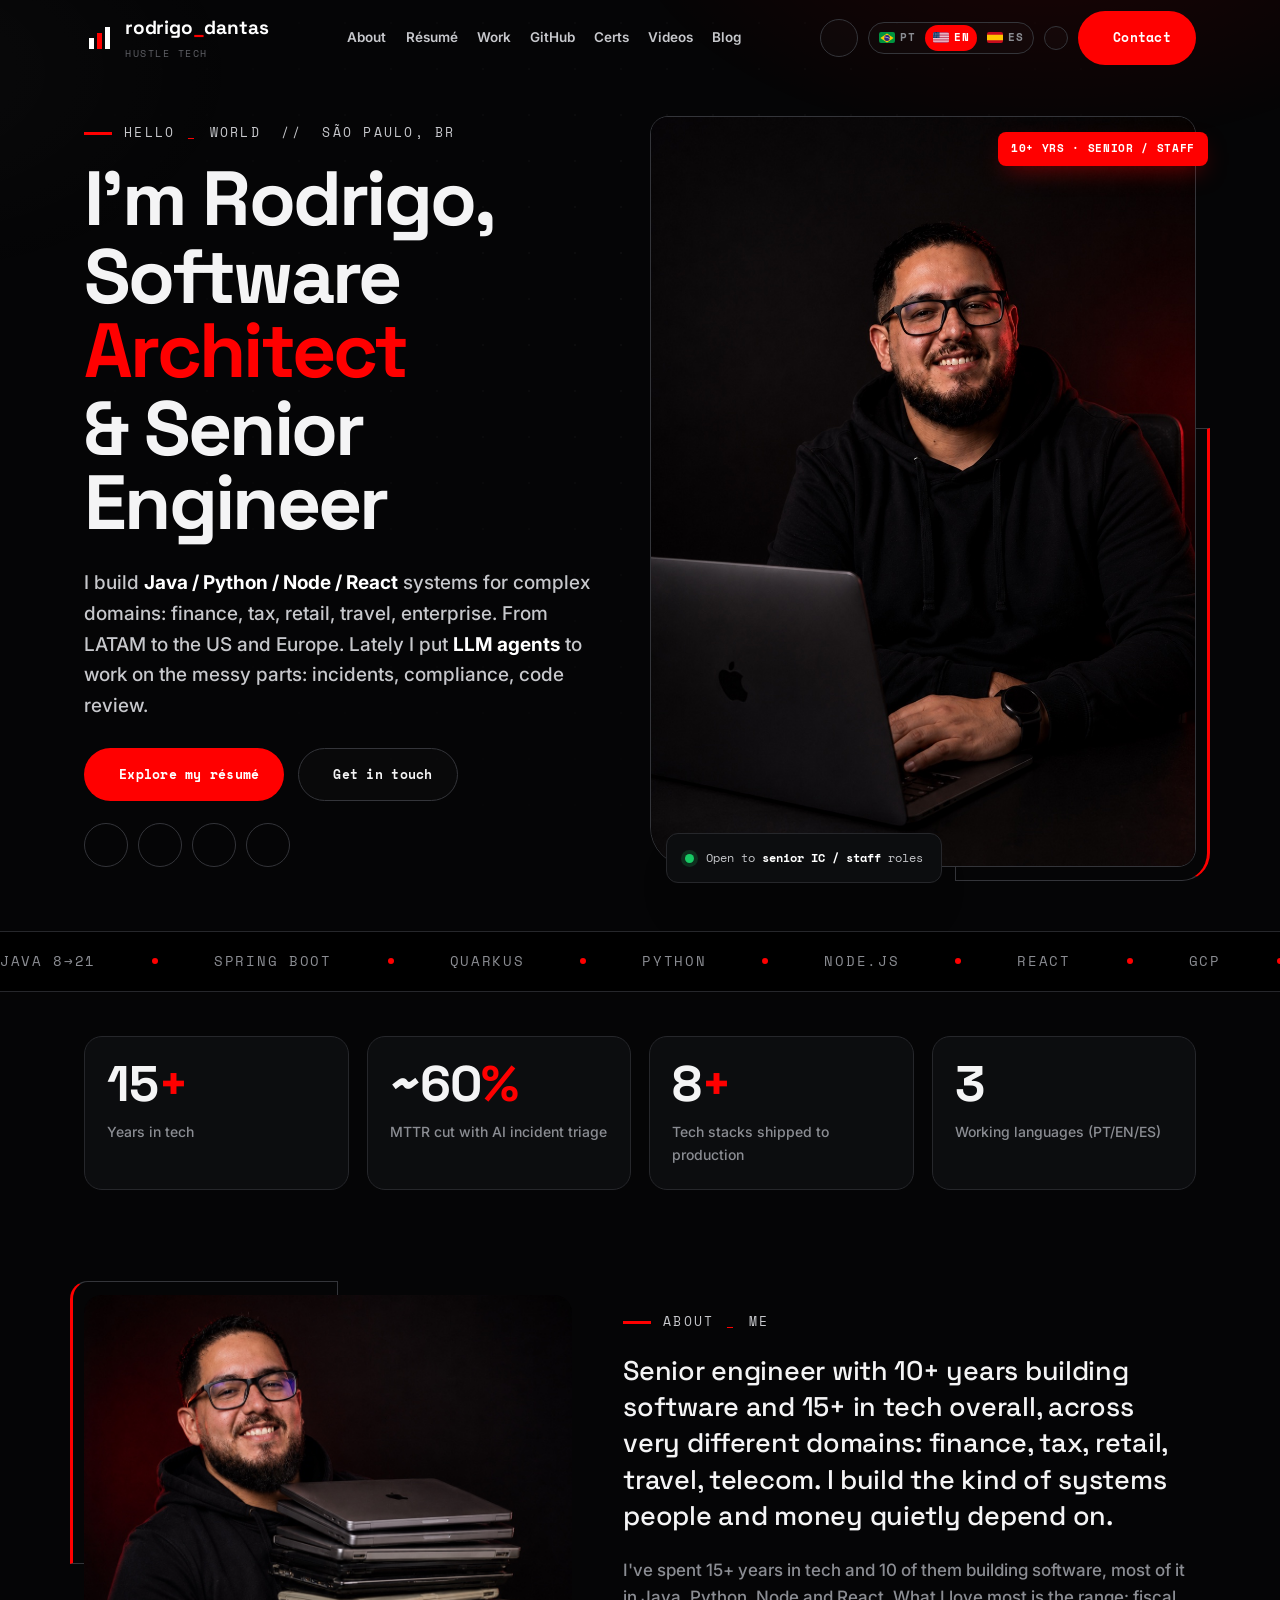
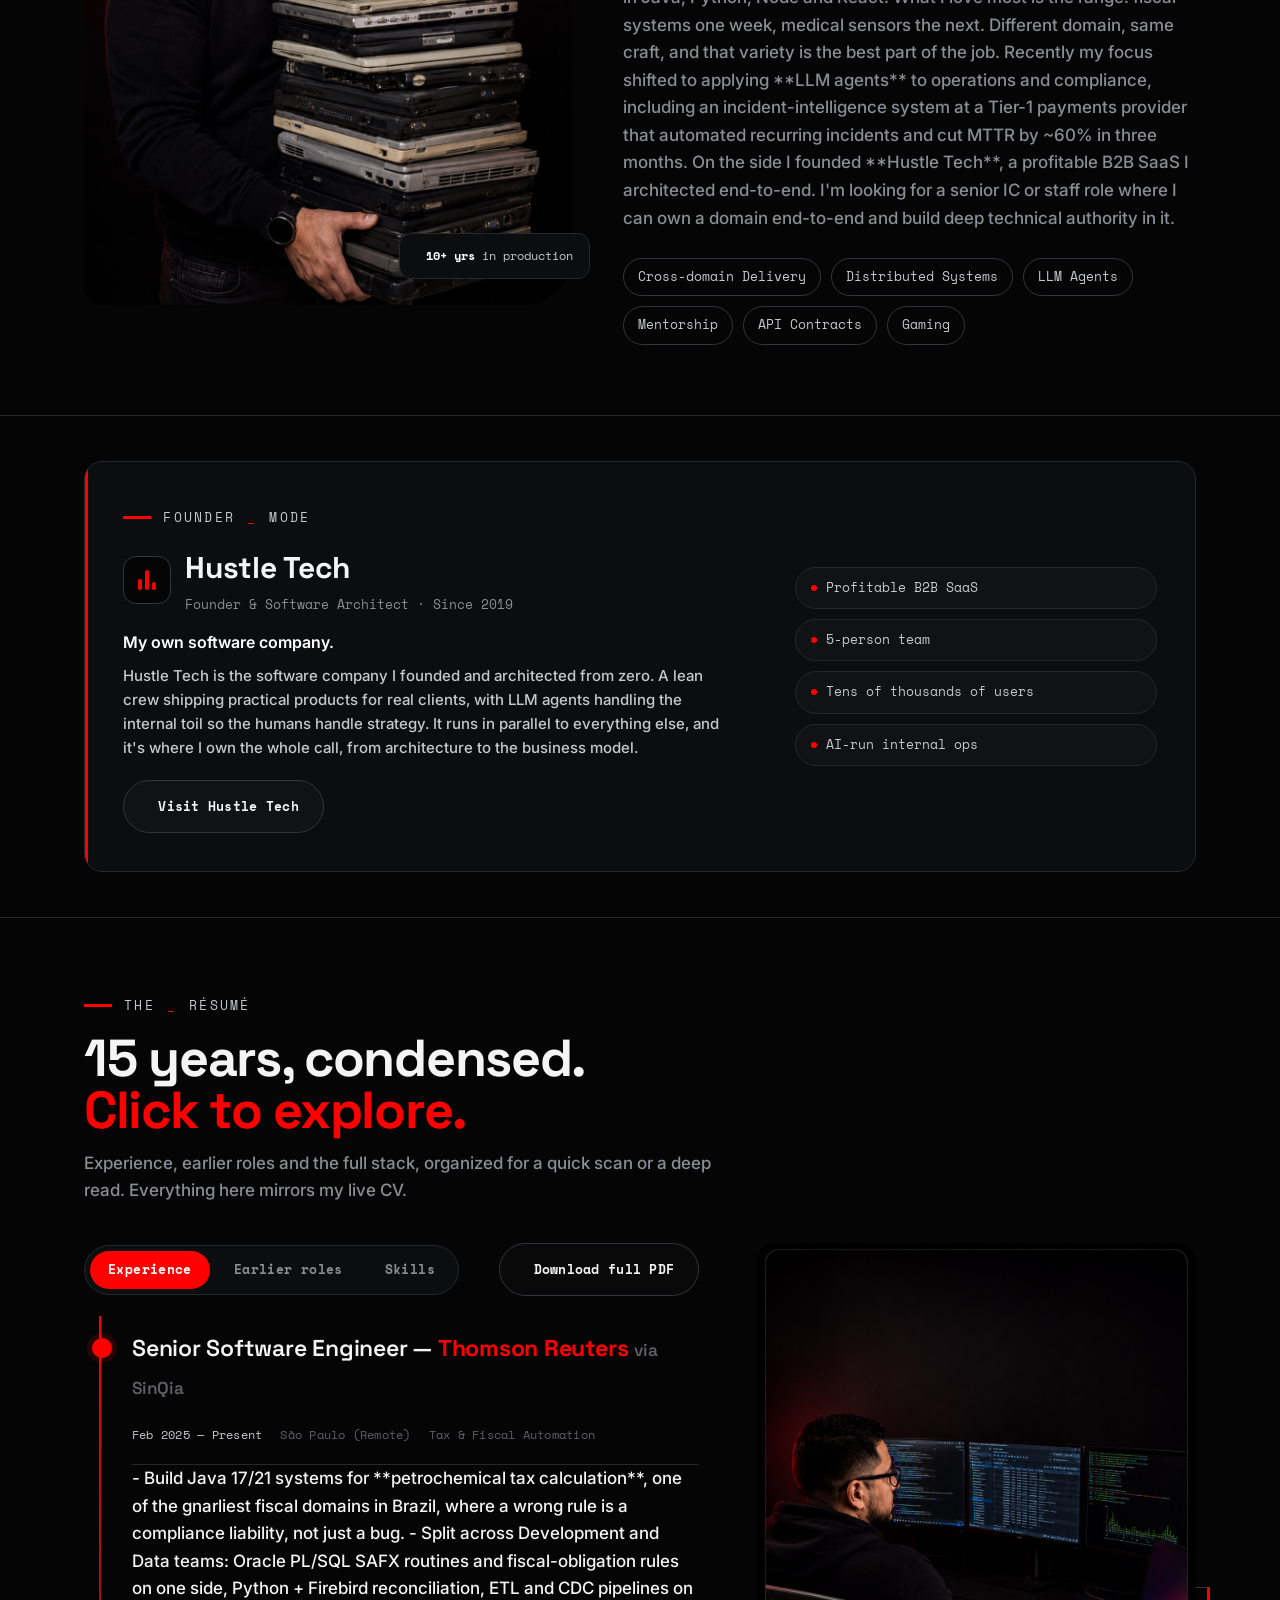
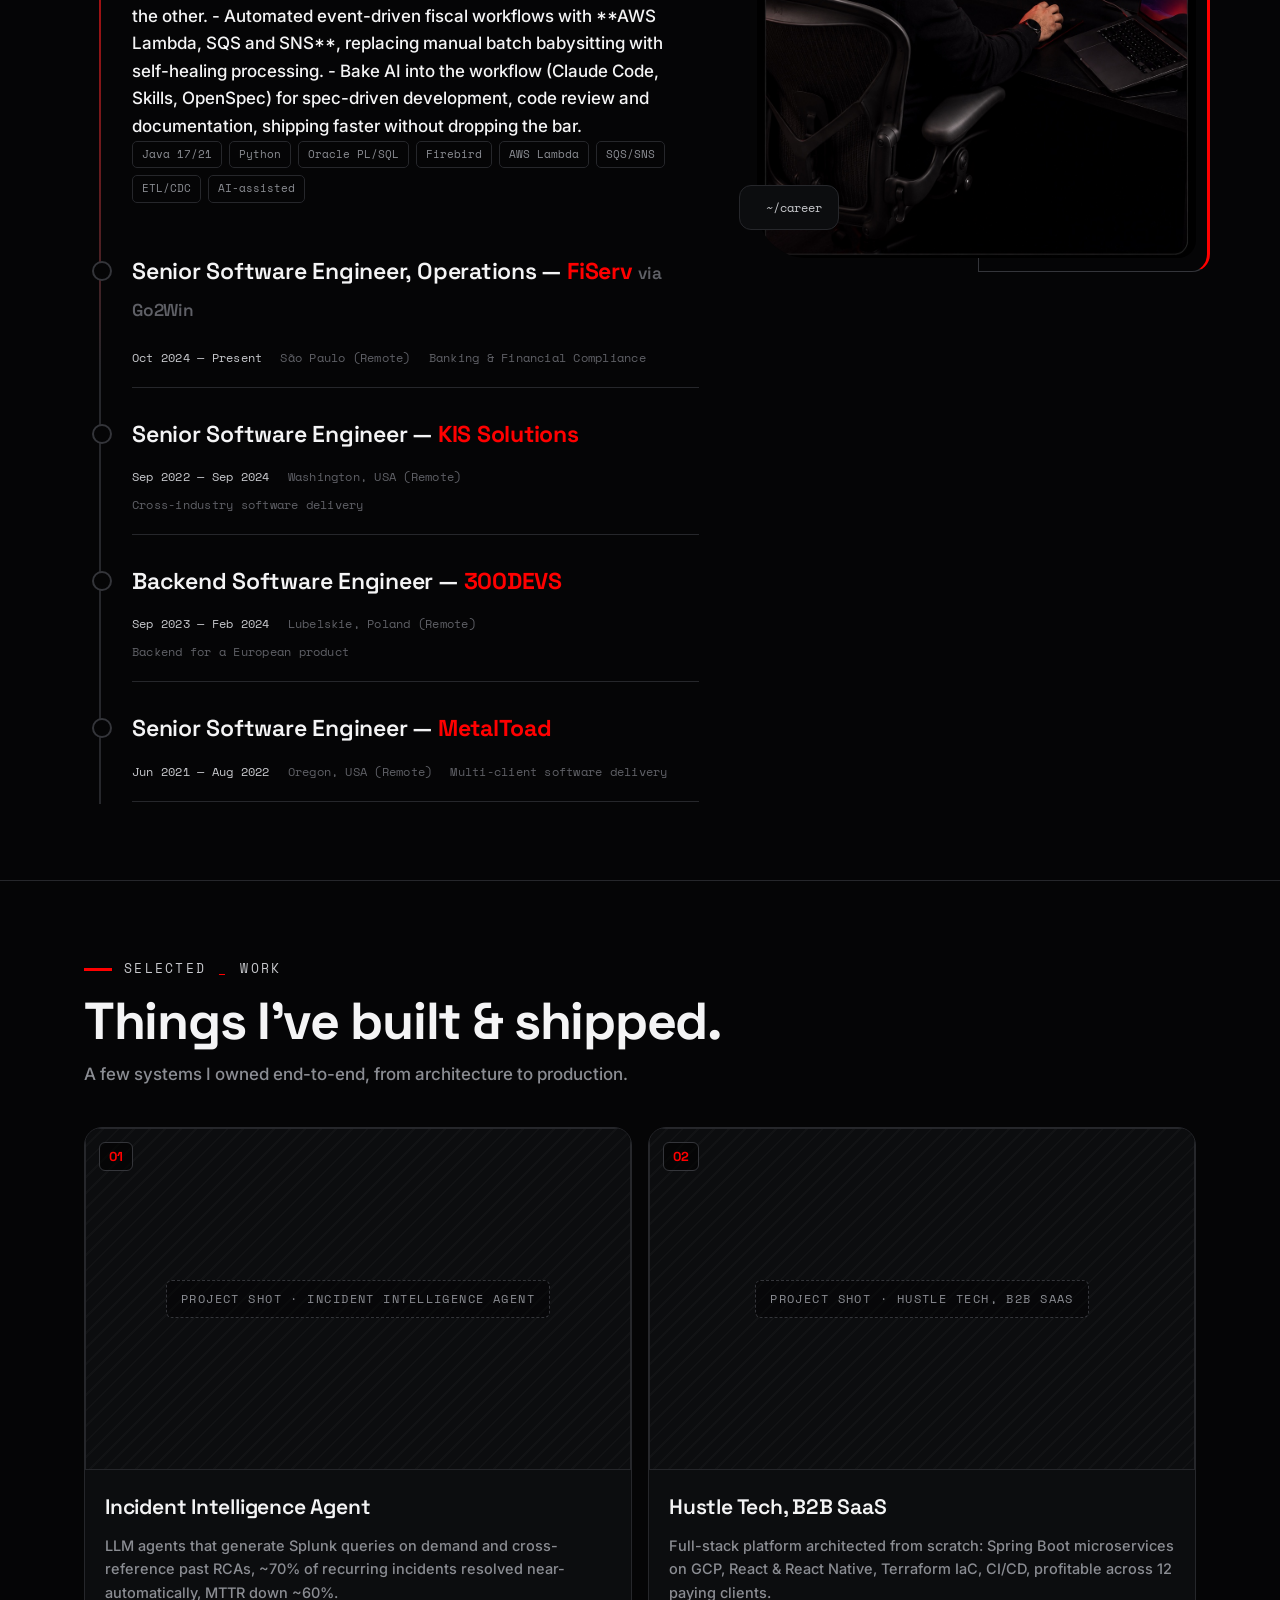
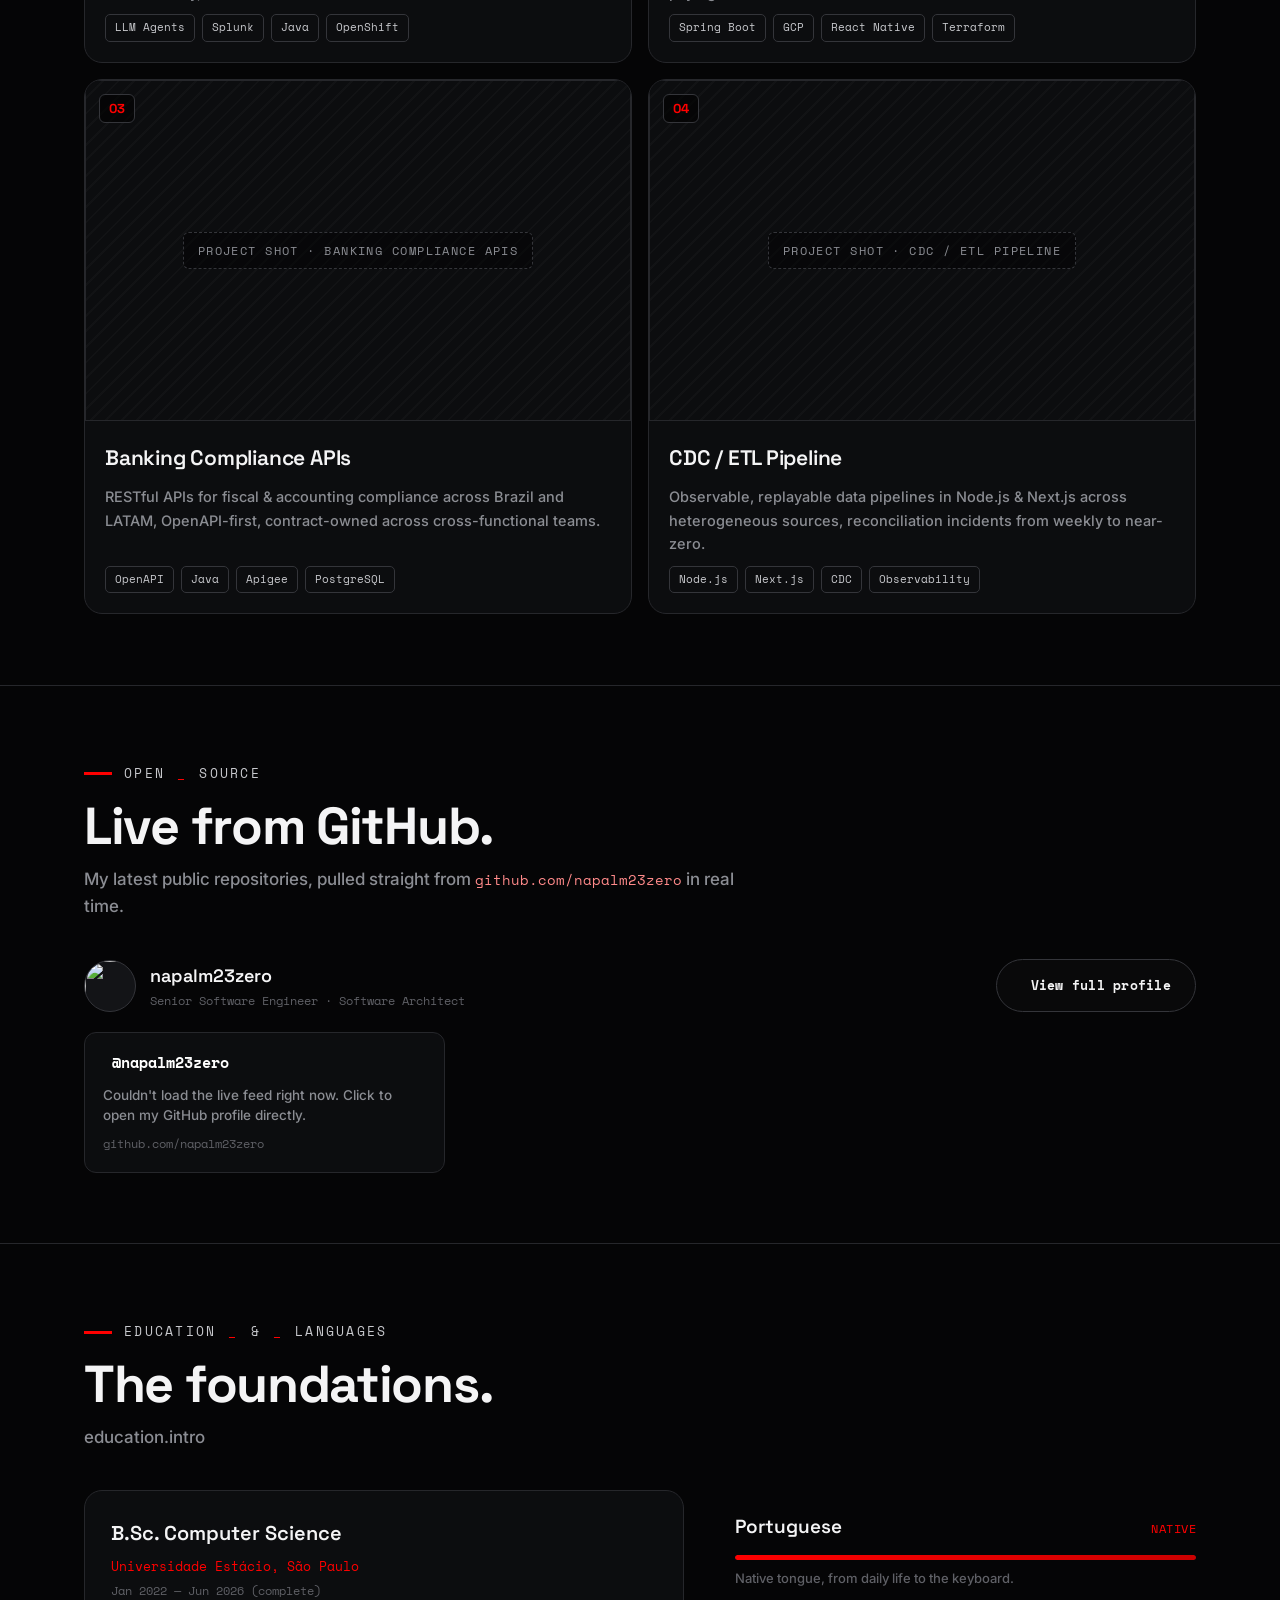
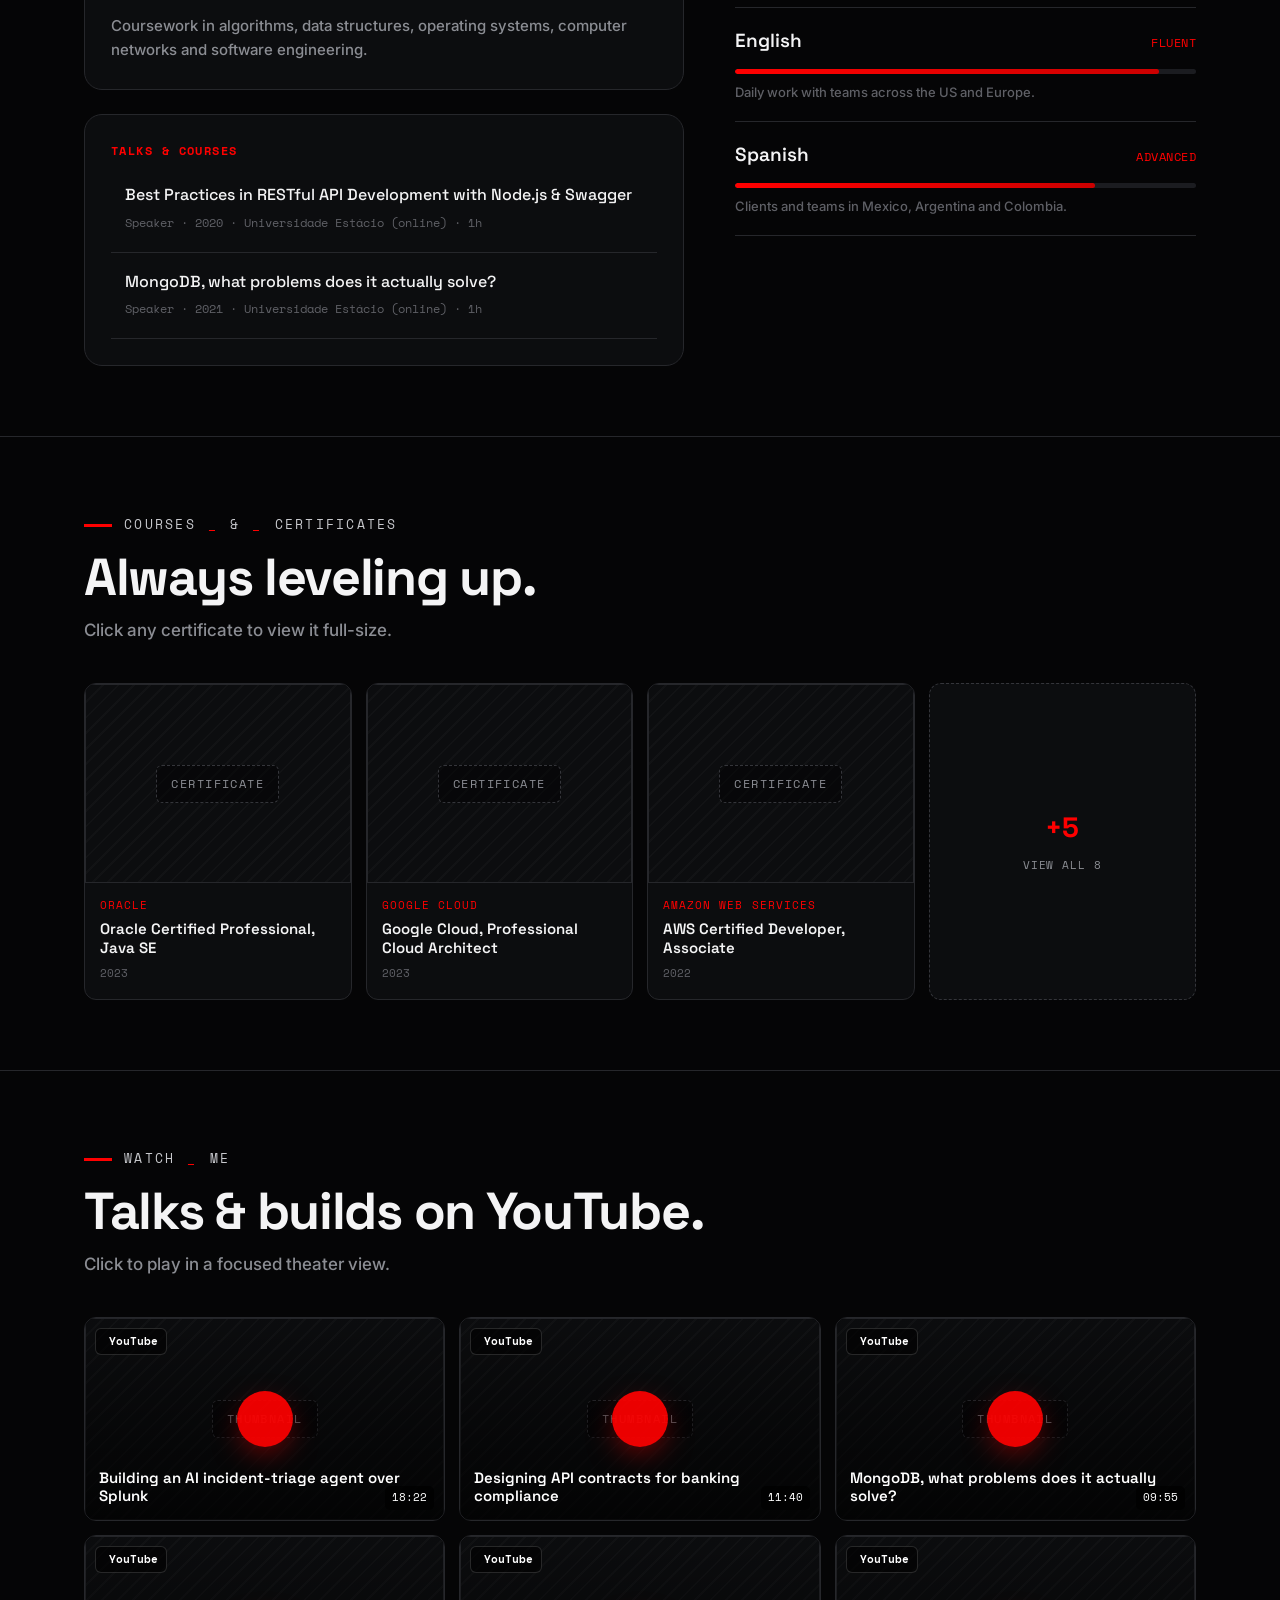
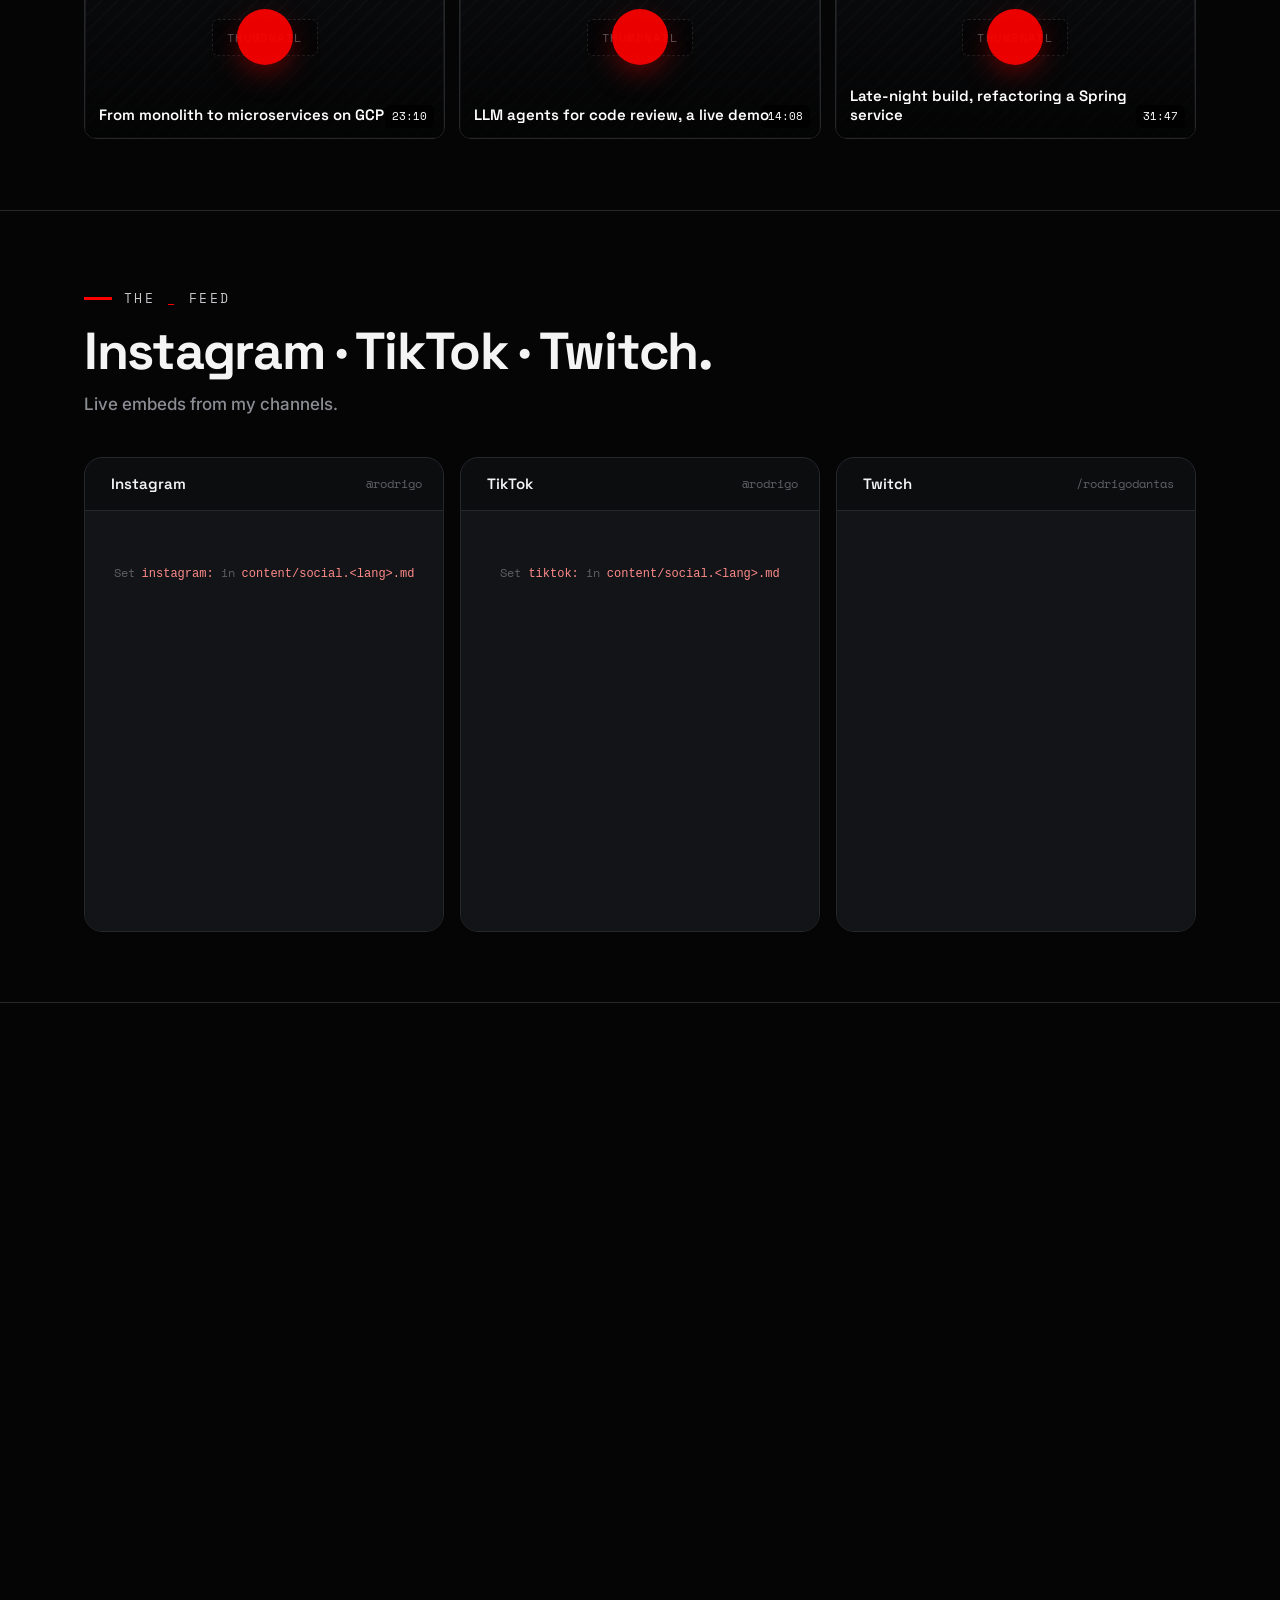
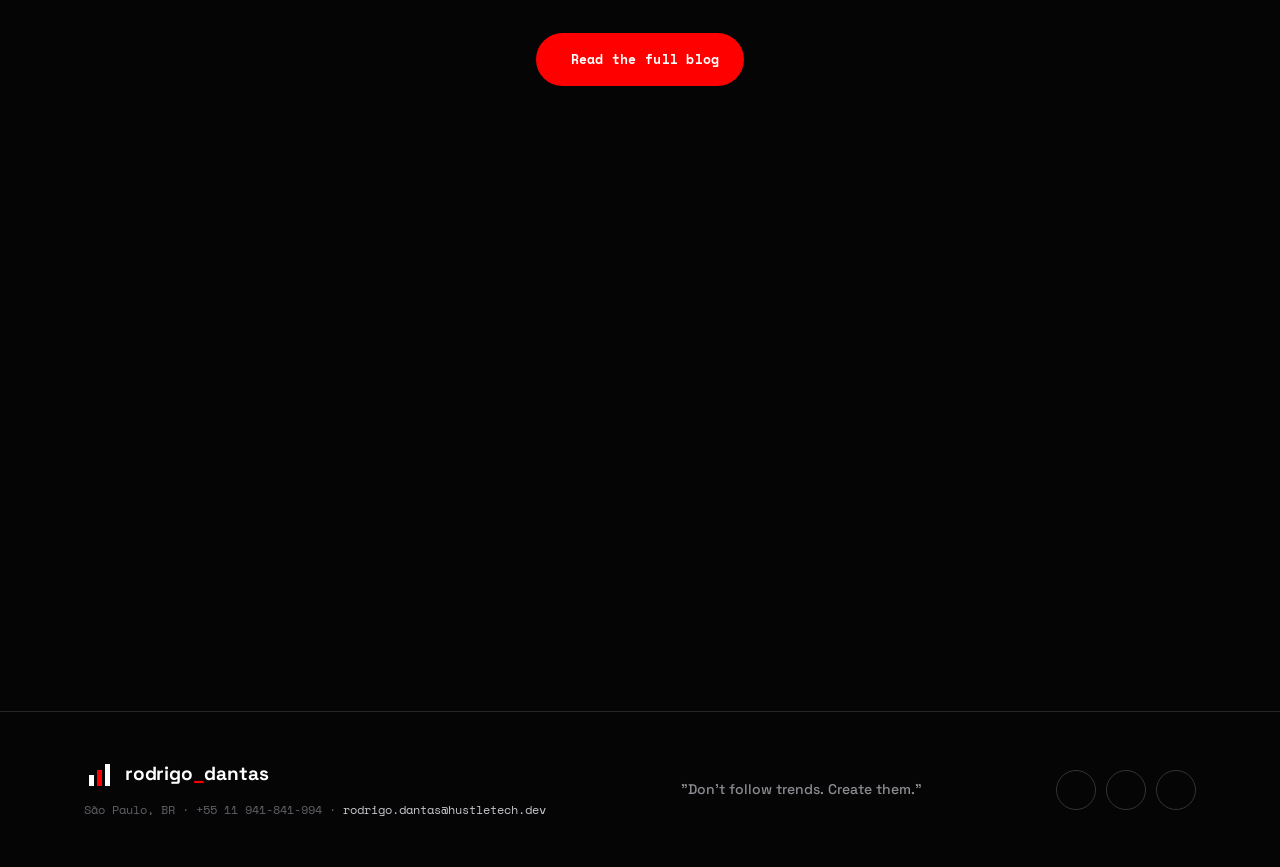
==== commit 86345cfe: "feat: missing tech icons, dark-default theme, light-theme photos - Add the last skill logos as local" ====
--- a/index.html
+++ b/index.html
@@ -4,11 +4,11 @@
 <meta charset="UTF-8" />
 <meta name="viewport" content="width=device-width, initial-scale=1.0" />
 <script>
-  /* set the theme before first paint: stored choice, else system preference */
+  /* set the theme before first paint: stored choice, else dark by default */
   (function () {
     try {
       var t = localStorage.getItem("theme");
-      if (t !== "light" && t !== "dark") t = matchMedia("(prefers-color-scheme: light)").matches ? "light" : "dark";
+      if (t !== "light" && t !== "dark") t = "dark";
       document.documentElement.setAttribute("data-theme", t);
     } catch (e) { document.documentElement.setAttribute("data-theme", "dark"); }
   })();
--- a/assets/css/additions.css
+++ b/assets/css/additions.css
@@ -331,6 +331,11 @@
 /* ---------- Light theme: tech logos as dark silhouettes (recolour on hover) ---------- */
 :root[data-theme="light"] .tag__logo { filter: brightness(0); opacity: .5; }
 
+/* ---------- Light theme: swap the dark-studio photos for light-bg versions ---------- */
+:root[data-theme="light"] .hero__portrait img { content: url("assets/img/rodrigo-hero-light.jpg"); }
+:root[data-theme="light"] .about__photo img { content: url("assets/img/rodrigo-about-light.jpg"); }
+:root[data-theme="light"] .resume__photo img { content: url("assets/img/rodrigo-desk-light.jpg"); object-position: 30% 50%; }
+
 /* ---------- Theme toggle (sun / moon) ---------- */
 .theme-toggle { width: 38px; height: 38px; flex: none; display: inline-grid; place-items: center; border-radius: 999px; border: 1px solid var(--line-2); background: var(--glass); color: var(--fg-1); font-size: 17px; transition: color .2s var(--ease), border-color .2s var(--ease), transform .2s var(--ease); }
 .theme-toggle:hover { color: var(--fg-max); border-color: var(--red); transform: translateY(-2px); }
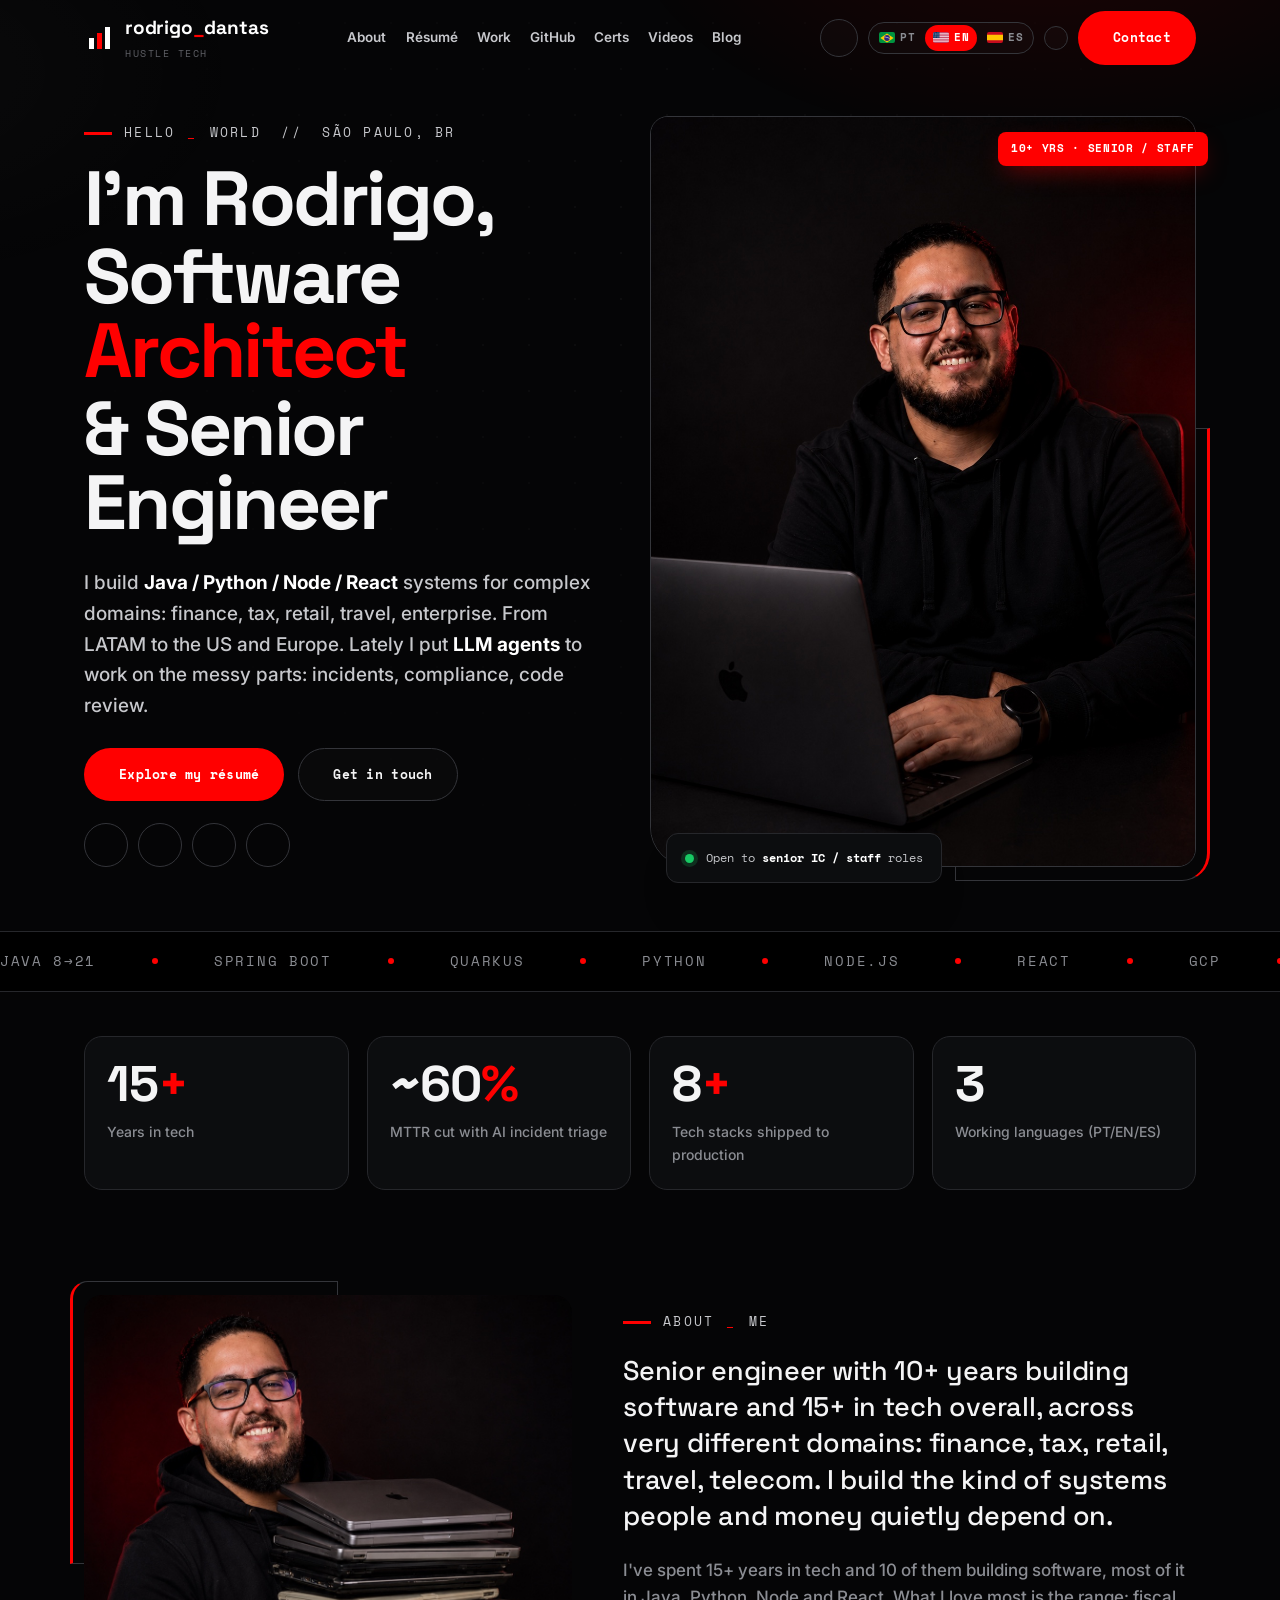
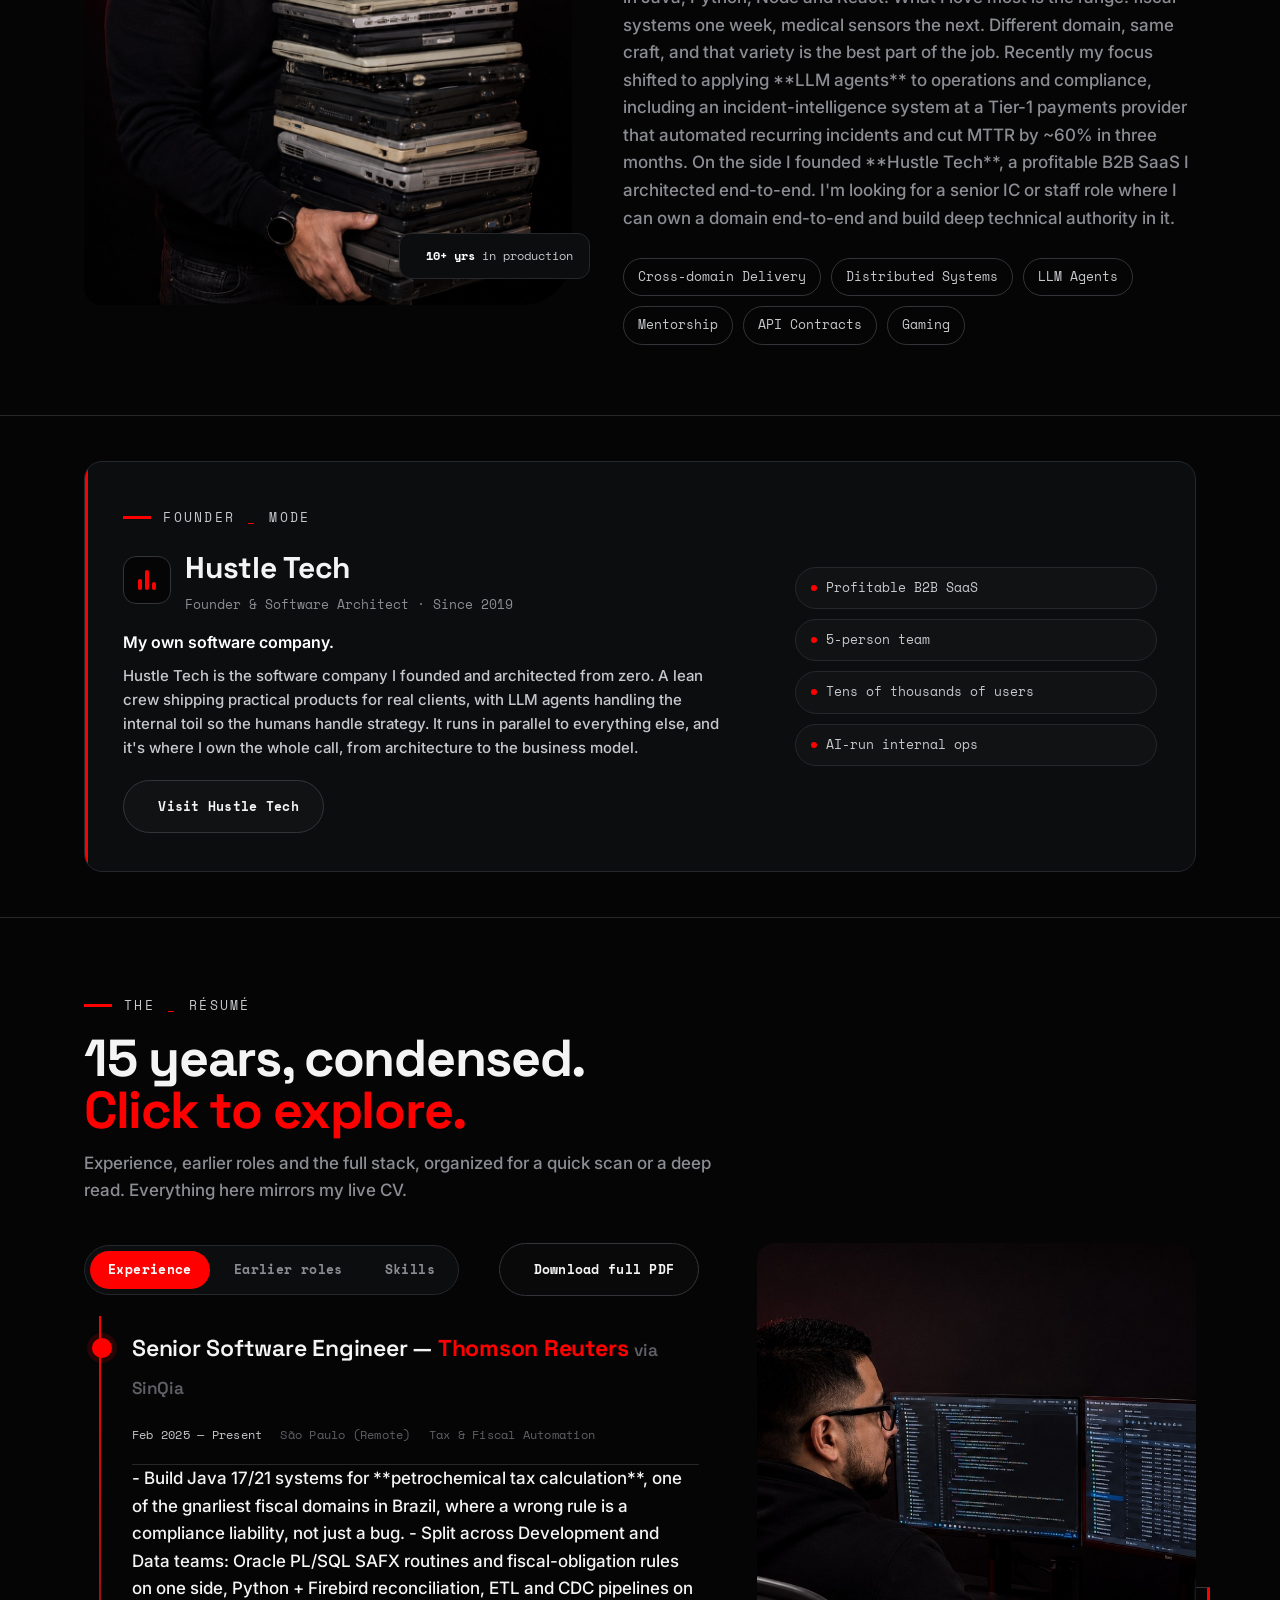
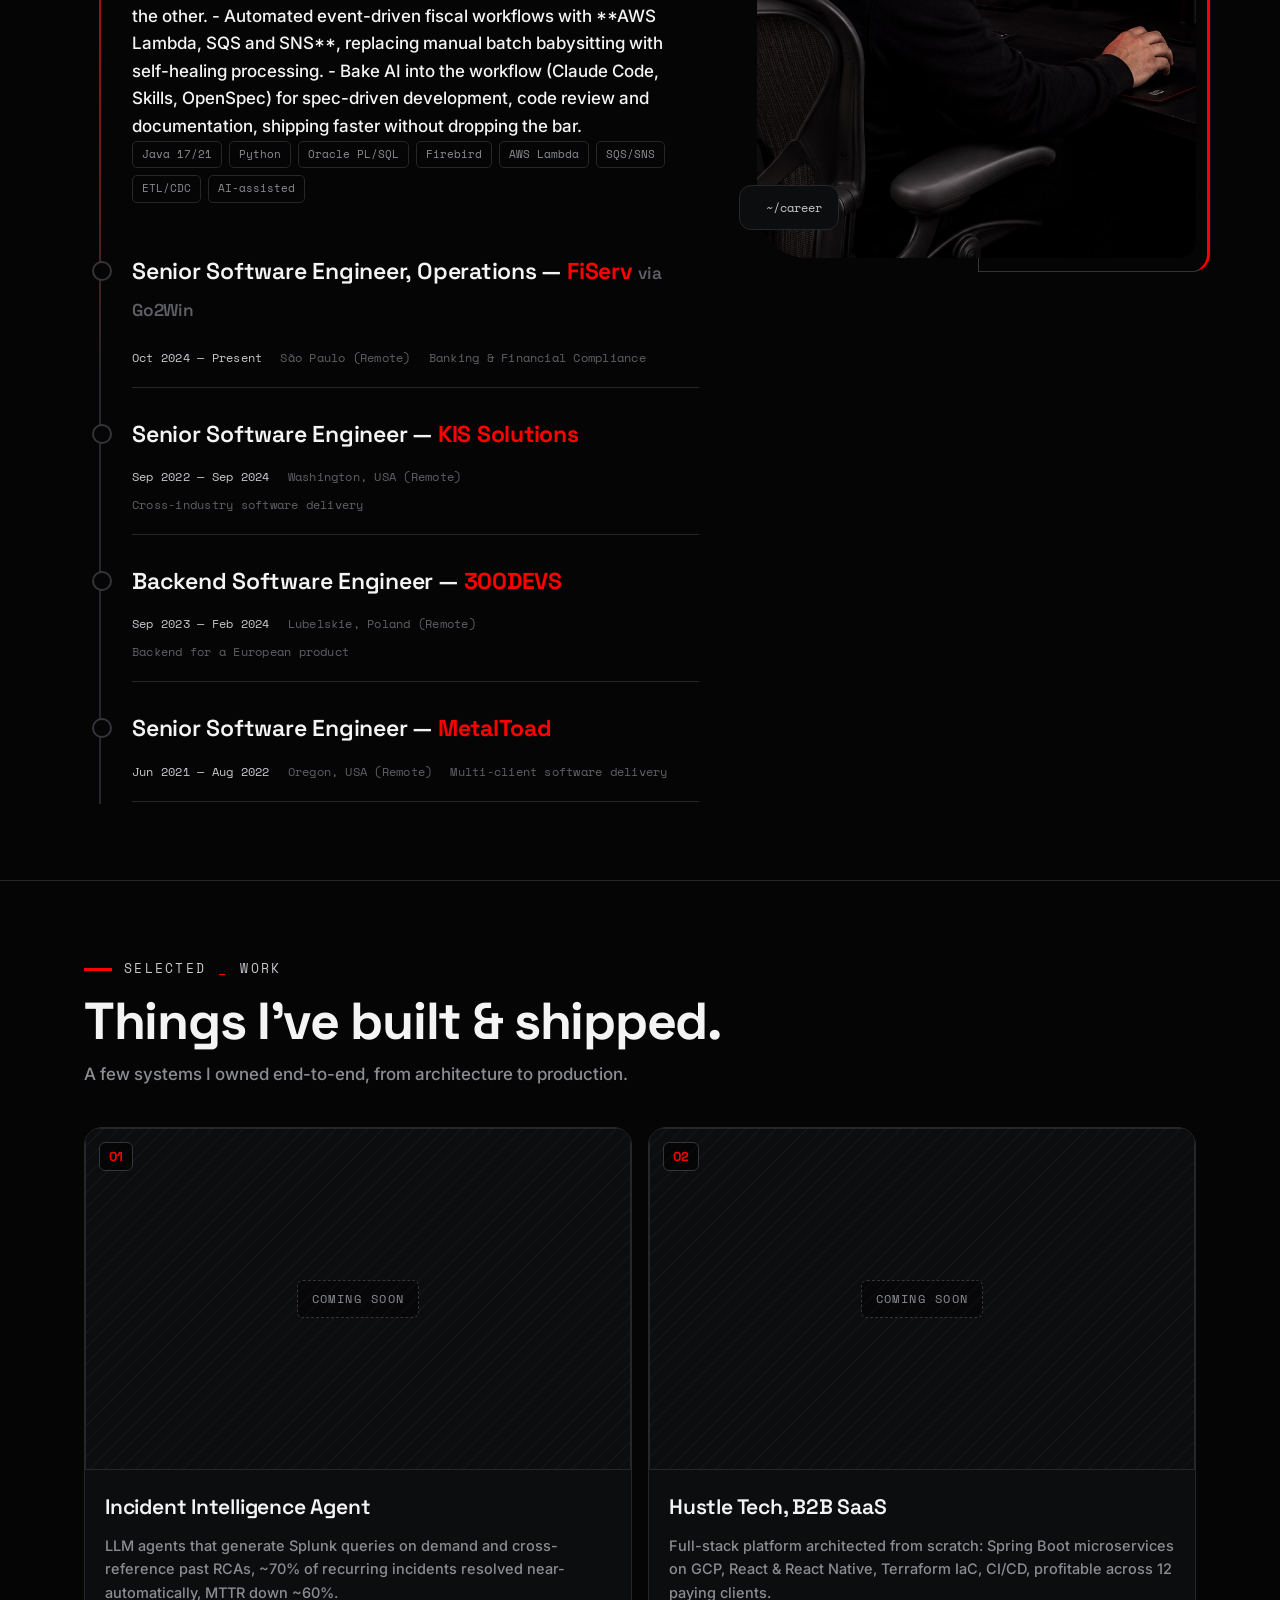
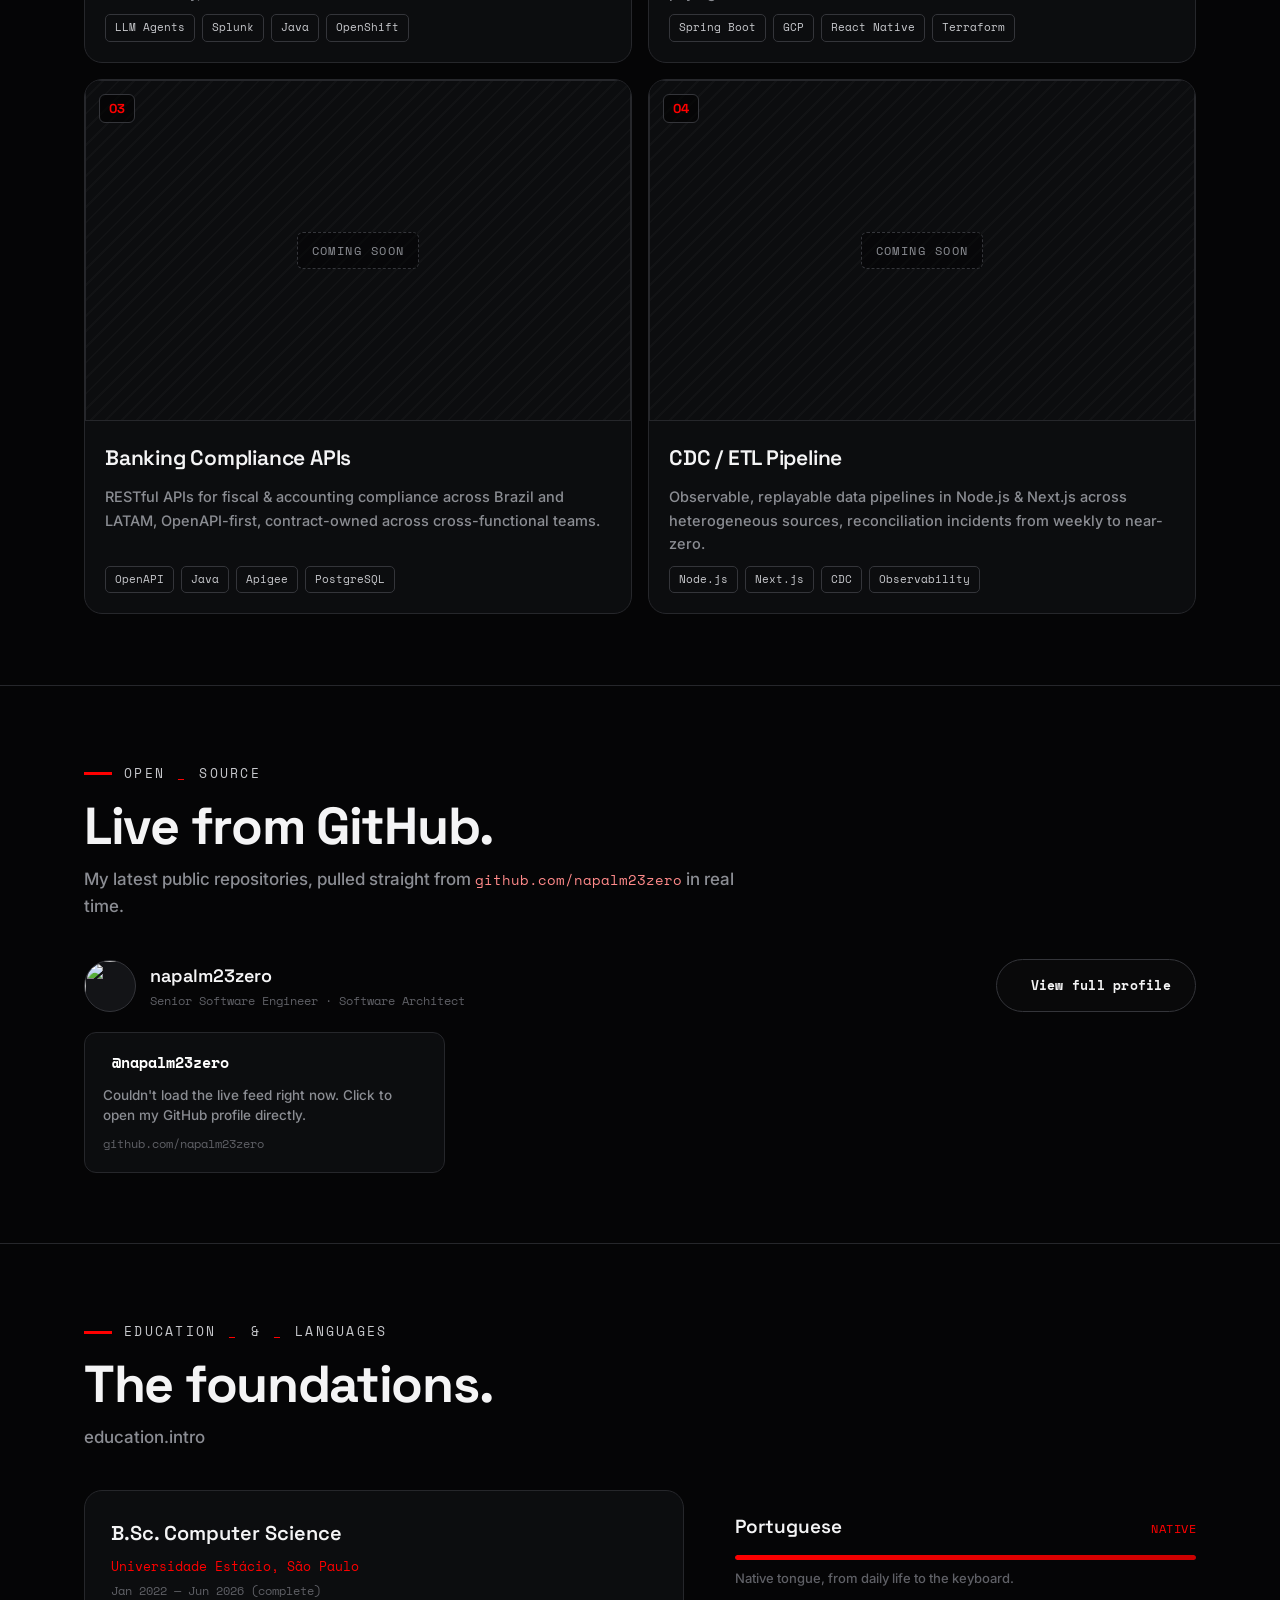
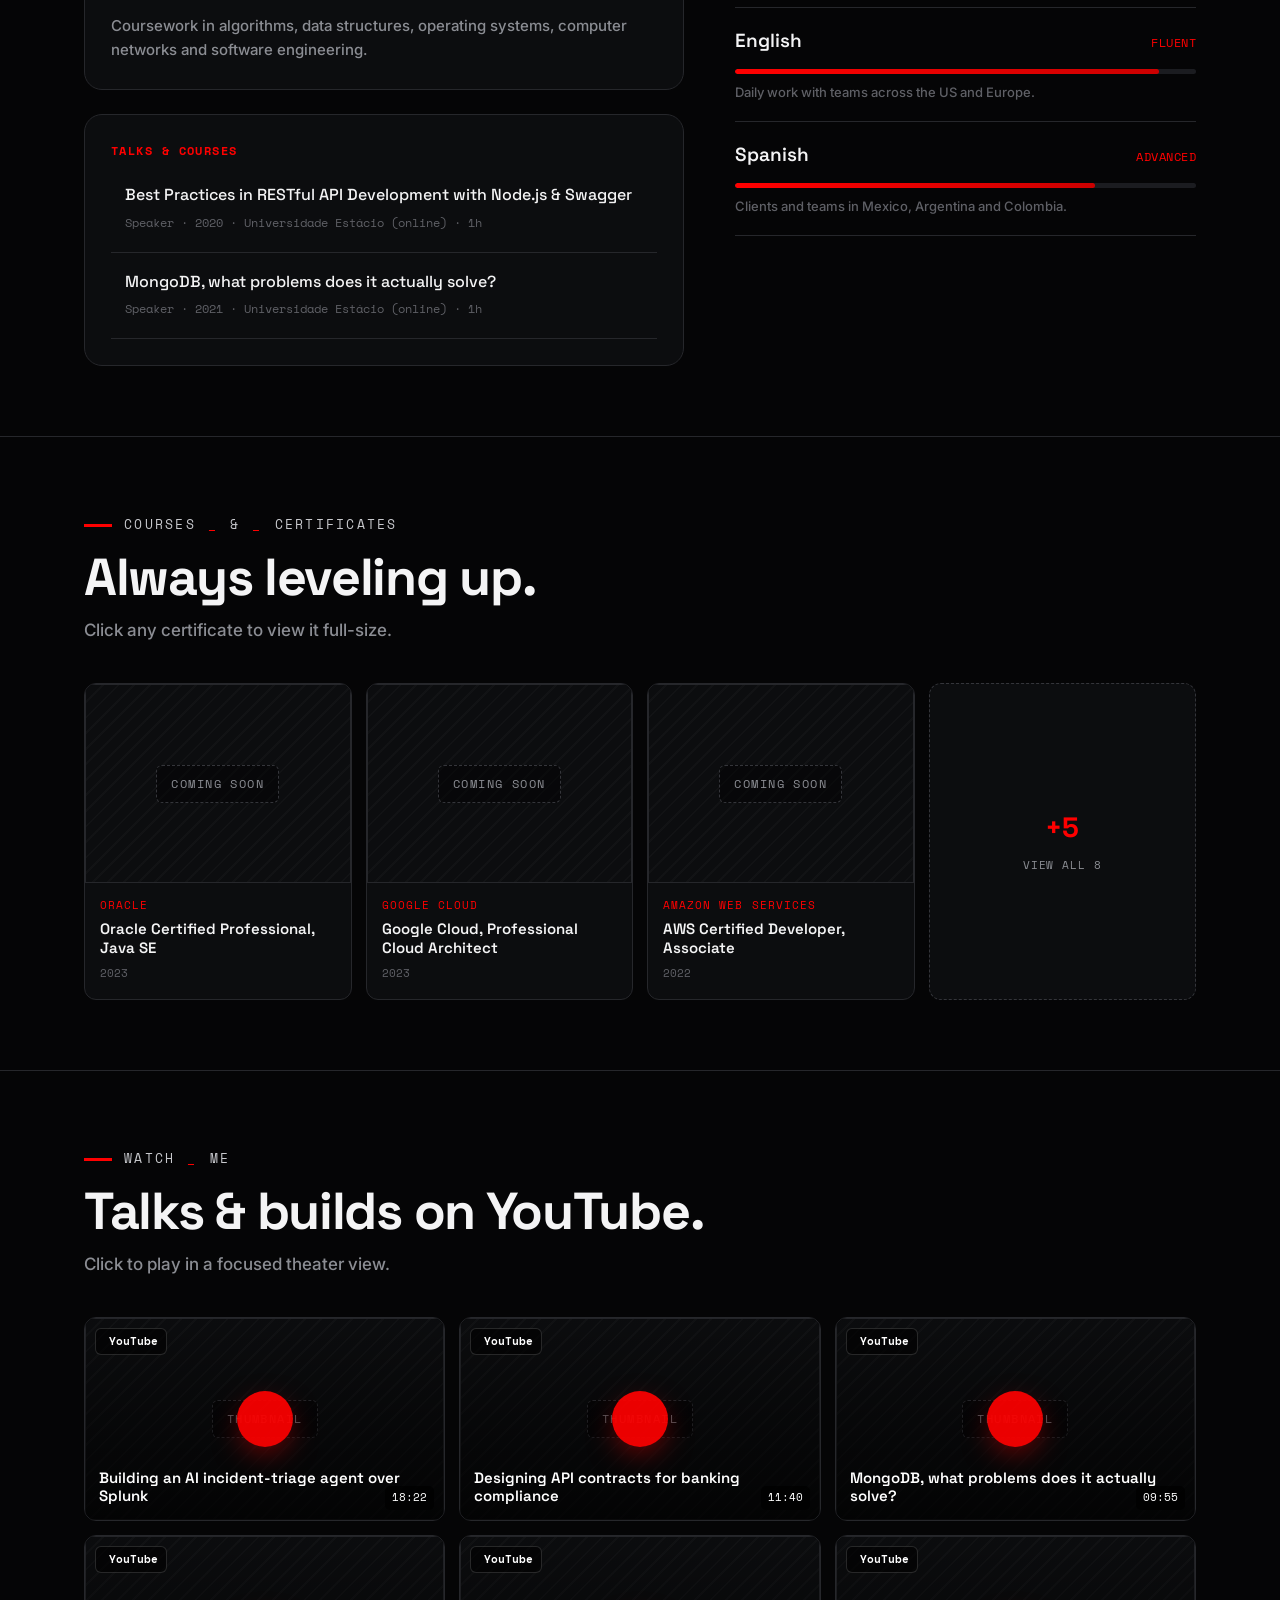
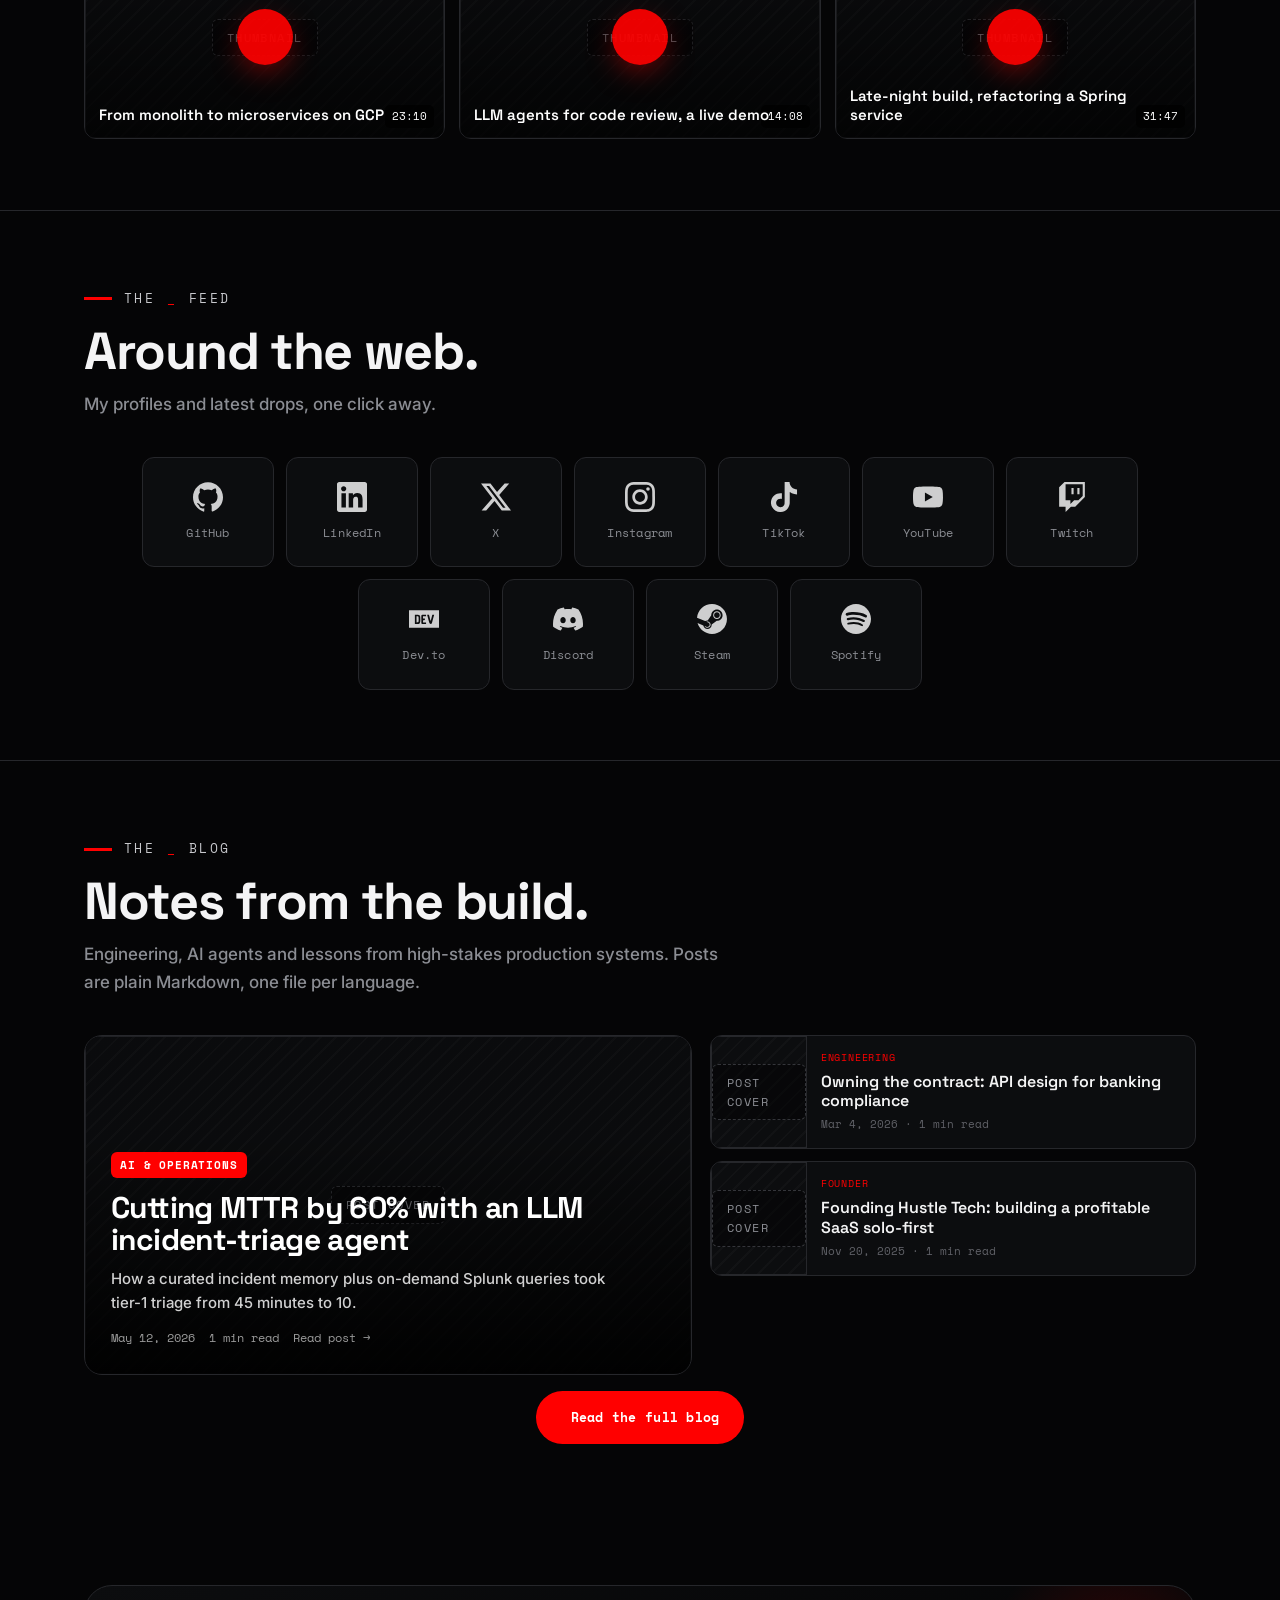
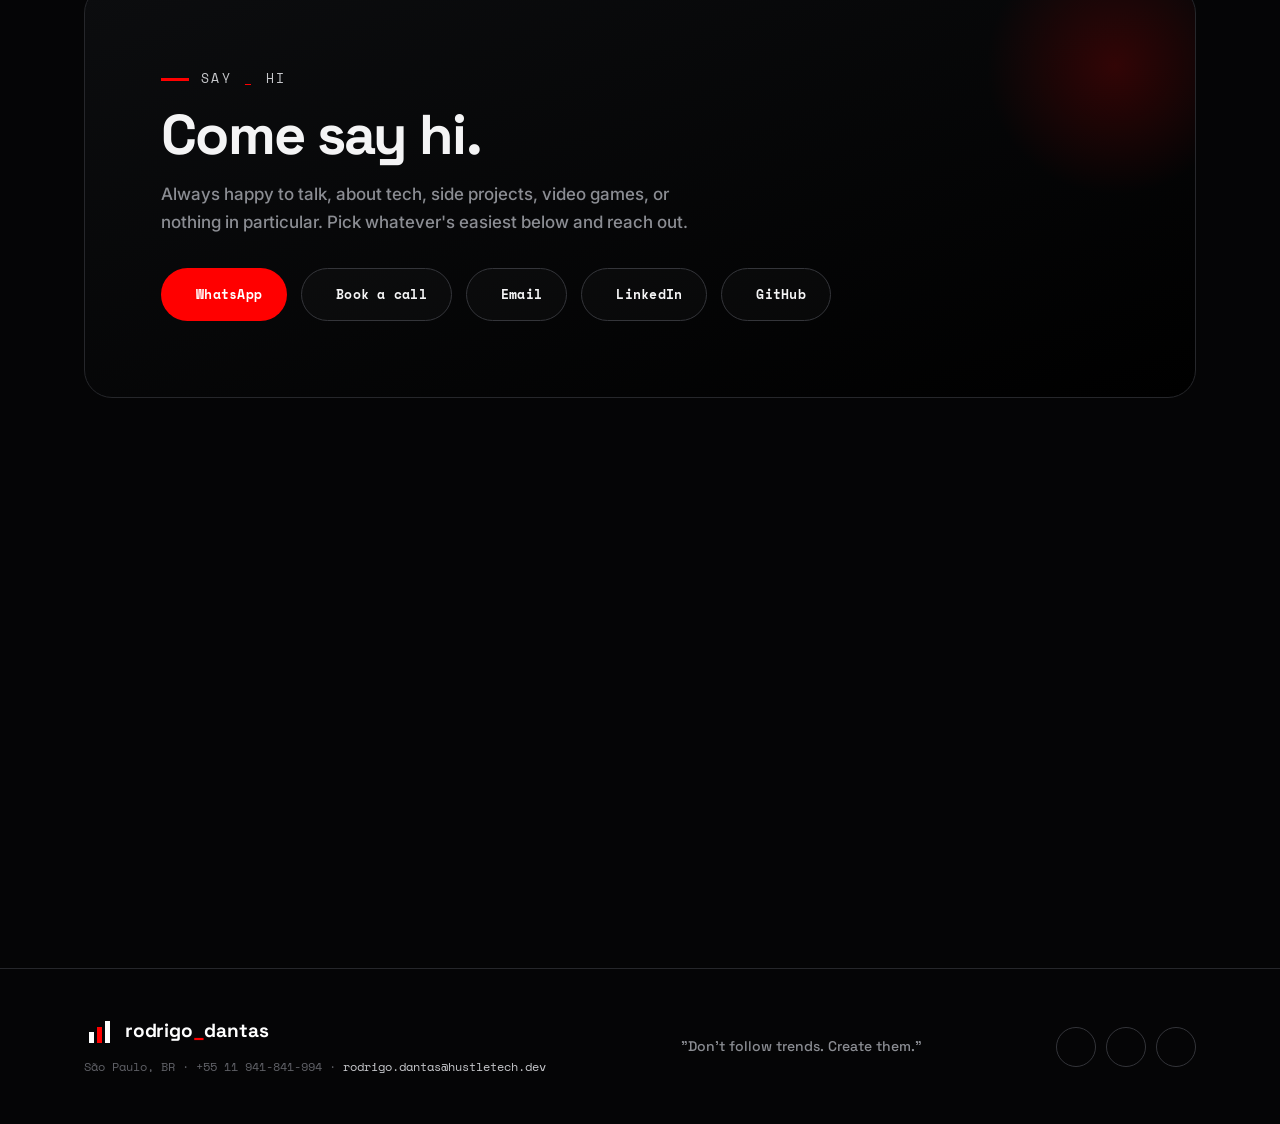
==== commit 63cf50df: "feat: wide contact banner after the contact section (theme-swapped) A full content-width photo banne" ====
--- a/index.html
+++ b/index.html
@@ -180,6 +180,15 @@
     </div>
   </section>
 
+  <!-- ===== CONTACT BANNER (wide, theme-swapped via JS) ===== -->
+  <section class="section section--tight">
+    <div class="wrap">
+      <div class="ctaband reveal">
+        <img src="assets/img/rodrigo-cta.jpg" alt="Rodrigo at his desk, phone in hand, ready to chat" loading="lazy" />
+      </div>
+    </div>
+  </section>
+
   <!-- ===== FOOTER (content/site.md) ===== -->
   <footer class="footer">
     <div class="wrap footer__grid" id="footerMount"></div>
--- a/assets/css/components.css
+++ b/assets/css/components.css
@@ -82,7 +82,7 @@
 .resume__main { min-width: 0; }
 .resume__aside { position: sticky; top: 96px; }
 .resume__photo { position: relative; aspect-ratio: 5 / 7; max-height: calc(100vh - 132px); border-radius: var(--r-lg) var(--r-lg) var(--r-lg) 50px; }
-.resume__photo img { width: 100%; height: 100%; object-fit: cover; object-position: center 28%; border-radius: var(--r-lg) var(--r-lg) var(--r-lg) 50px; display: block; }
+.resume__photo img { width: 100%; height: 100%; object-fit: cover; object-position: 30% 50%; border-radius: var(--r-lg) var(--r-lg) var(--r-lg) 50px; display: block; }
 .resume__photo::after { content: ""; position: absolute; right: -14px; bottom: -14px; width: 52%; height: 46%; border: 1px solid var(--line-2); border-right: 3px solid var(--red); border-radius: 0 0 var(--r-lg) 0; z-index: -1; }
 .resume__photo .float-cap { position: absolute; left: -18px; bottom: 28px; background: var(--bg-1); border: 1px solid var(--line); border-radius: var(--r-md); padding: 12px 16px; box-shadow: var(--shadow); font-family: var(--font-mono); font-size: 12px; color: var(--fg-1); display: flex; align-items: center; gap: 10px; z-index: 3; }
 .resume__photo .float-cap .ph { color: var(--red); font-size: 18px; }
--- a/assets/css/additions.css
+++ b/assets/css/additions.css
@@ -114,25 +114,21 @@
 .cert__title { font-family: var(--font-display); font-weight: 600; font-size: 15px; line-height: 1.25; margin-top: 6px; }
 .cert__date { font-family: var(--font-mono); font-size: 11px; color: var(--fg-3); margin-top: 7px; }
 
-/* ---------- SOCIAL EMBEDS ---------- */
-.social { display: grid; grid-template-columns: repeat(3, 1fr); gap: 16px; align-items: start; }
-@media (max-width: 880px){ .social { grid-template-columns: 1fr; max-width: 420px; margin: 0 auto; } }
-.social__col { border: 1px solid var(--line); border-radius: var(--r-lg); overflow: hidden; background: var(--bg-1); }
-.social__bar { display: flex; align-items: center; gap: 10px; padding: 14px 16px; border-bottom: 1px solid var(--line); }
-.social__bar .ph { font-size: 20px; }
-.social__bar b { font-family: var(--font-display); font-weight: 600; font-size: 15px; }
-.social__bar a { margin-left: auto; font-family: var(--font-mono); font-size: 11.5px; color: var(--fg-3); display: inline-flex; align-items: center; gap: 5px; }
-.social__bar a:hover { color: var(--red); }
-.ig .social__bar .ph { color: #e1306c; }
-.tt .social__bar .ph { color: var(--fg-max); }
-.tw .social__bar .ph { color: #9146ff; }
-.social__embed { position: relative; min-height: 420px; background: var(--bg-2); }
-.social__embed iframe { width: 100%; border: 0; display: block; }
-.social__embed blockquote { margin: 0 !important; }
-.social__ph { padding: 40px 22px; text-align: center; }
-.social__ph .ph { font-size: 30px; color: var(--fg-3); }
-.social__ph p { font-family: var(--font-mono); font-size: 12px; color: var(--fg-3); margin-top: 12px; line-height: 1.6; }
-.social__ph code { color: var(--code-fg); }
+/* ---------- SOCIAL — uniform brand-logo tiles (local SVGs, never break) ---------- */
+.social { display: flex; flex-wrap: wrap; justify-content: center; gap: 12px; }
+.soc { width: 132px; display: flex; flex-direction: column; align-items: center; justify-content: center; gap: 12px; padding: 24px 10px; border: 1px solid var(--line); border-radius: var(--r-md); background: var(--bg-1); transition: transform .25s var(--ease), border-color .25s; }
+.soc:hover { transform: translateY(-4px); border-color: var(--red); }
+.soc__logo { width: 30px; height: 30px; object-fit: contain; filter: brightness(0) invert(1); opacity: .8; transition: filter .25s var(--ease), opacity .25s var(--ease); }
+.soc:hover .soc__logo { filter: none; opacity: 1; }
+.soc__name { font-family: var(--font-mono); font-size: 11.5px; letter-spacing: .02em; color: var(--fg-2); transition: color .25s var(--ease); }
+.soc:hover .soc__name { color: var(--fg-max); }
+:root[data-theme="light"] .soc__logo { filter: brightness(0); opacity: .62; }
+@media (max-width: 480px){ .soc { width: calc(50% - 6px); } }
+
+/* ---------- Contact banner: wide, content-width, theme-swapped ---------- */
+.ctaband { position: relative; height: clamp(240px, 32vw, 420px); border-radius: var(--r-xl); overflow: hidden; border: 1px solid var(--line); box-shadow: var(--shadow); }
+.ctaband img { width: 100%; height: 100%; object-fit: cover; object-position: center 40%; display: block; }
+@media (max-width: 720px){ .ctaband { height: 300px; } }
 
 /* ---------- BLOG — redesigned, more accessible ---------- */
 .blog2 { display: grid; grid-template-columns: 1.25fr 1fr; gap: 18px; }
@@ -331,10 +327,6 @@
 /* ---------- Light theme: tech logos as dark silhouettes (recolour on hover) ---------- */
 :root[data-theme="light"] .tag__logo { filter: brightness(0); opacity: .5; }
 
-/* ---------- Light theme: swap the dark-studio photos for light-bg versions ---------- */
-:root[data-theme="light"] .hero__portrait img { content: url("assets/img/rodrigo-hero-light.jpg"); }
-:root[data-theme="light"] .about__photo img { content: url("assets/img/rodrigo-about-light.jpg"); }
-:root[data-theme="light"] .resume__photo img { content: url("assets/img/rodrigo-desk-light.jpg"); object-position: 30% 50%; }
 
 /* ---------- Theme toggle (sun / moon) ---------- */
 .theme-toggle { width: 38px; height: 38px; flex: none; display: inline-grid; place-items: center; border-radius: 999px; border: 1px solid var(--line-2); background: var(--glass); color: var(--fg-1); font-size: 17px; transition: color .2s var(--ease), border-color .2s var(--ease), transform .2s var(--ease); }
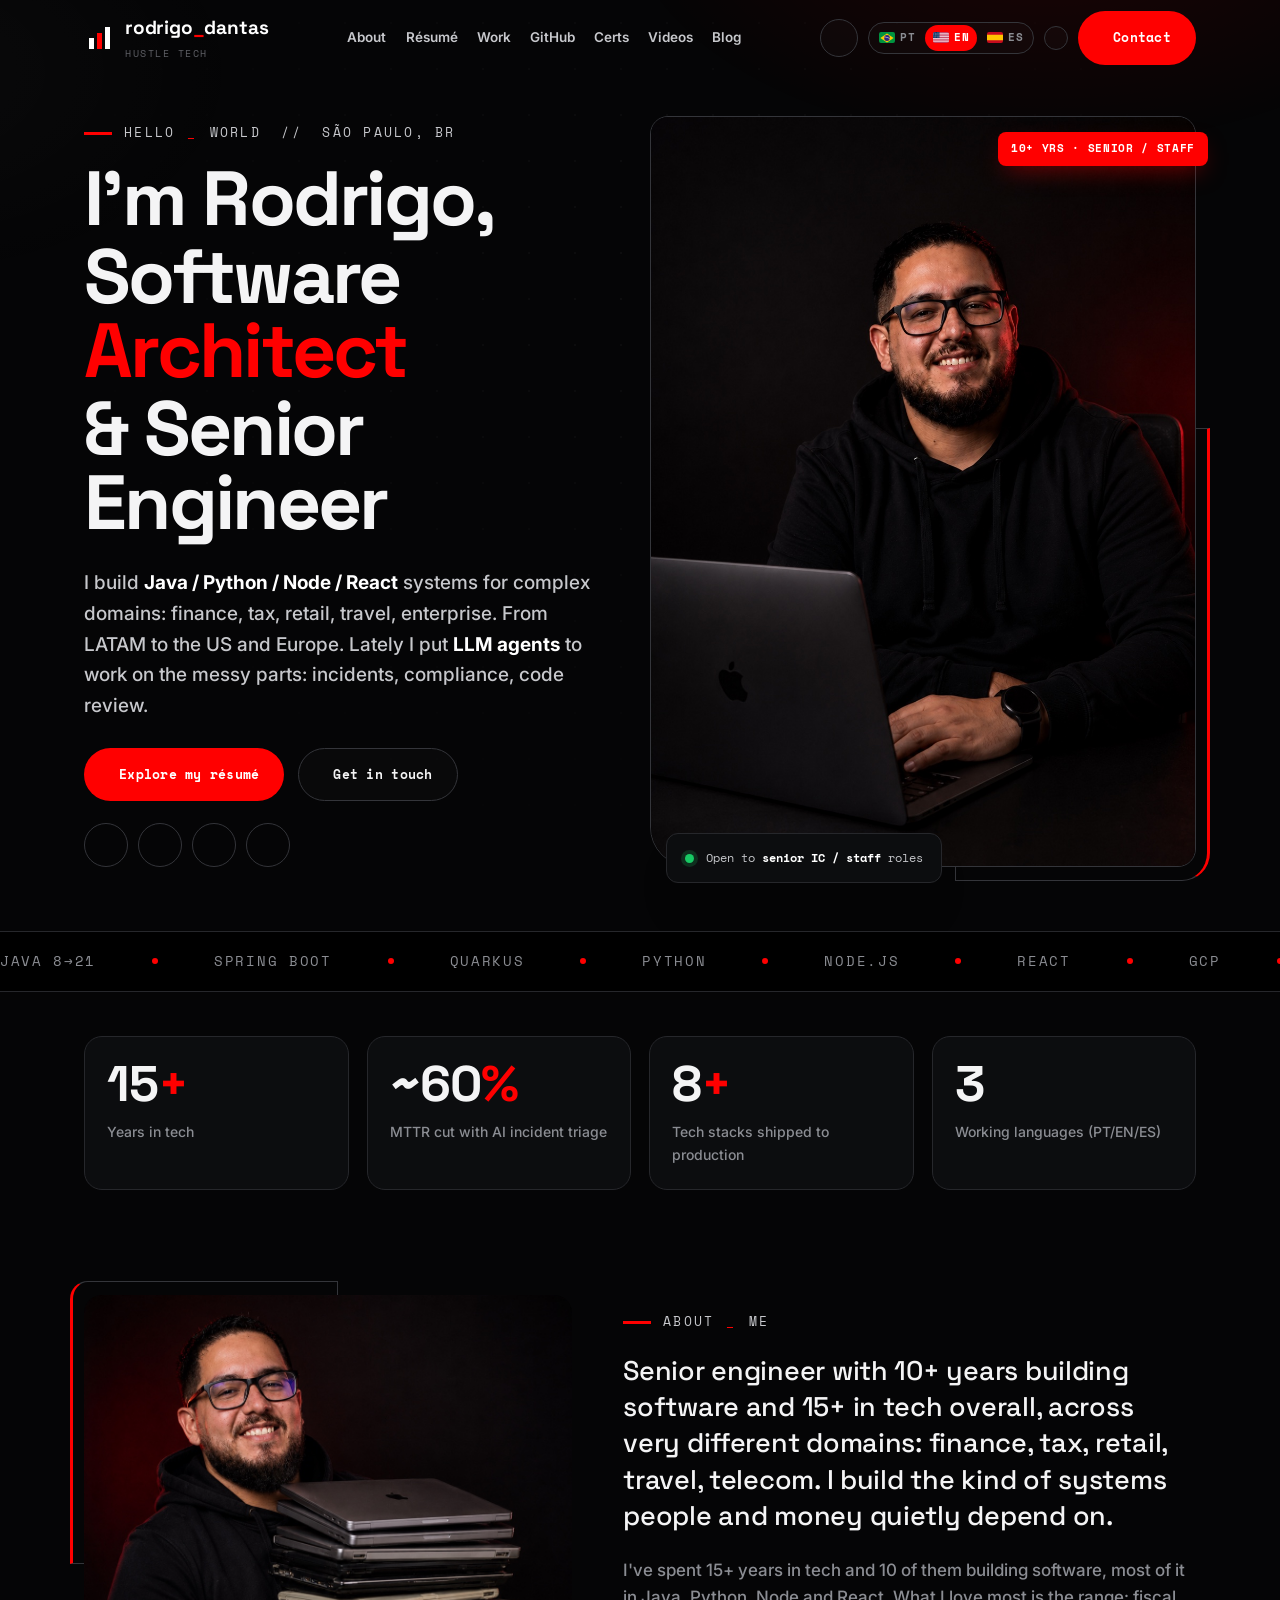
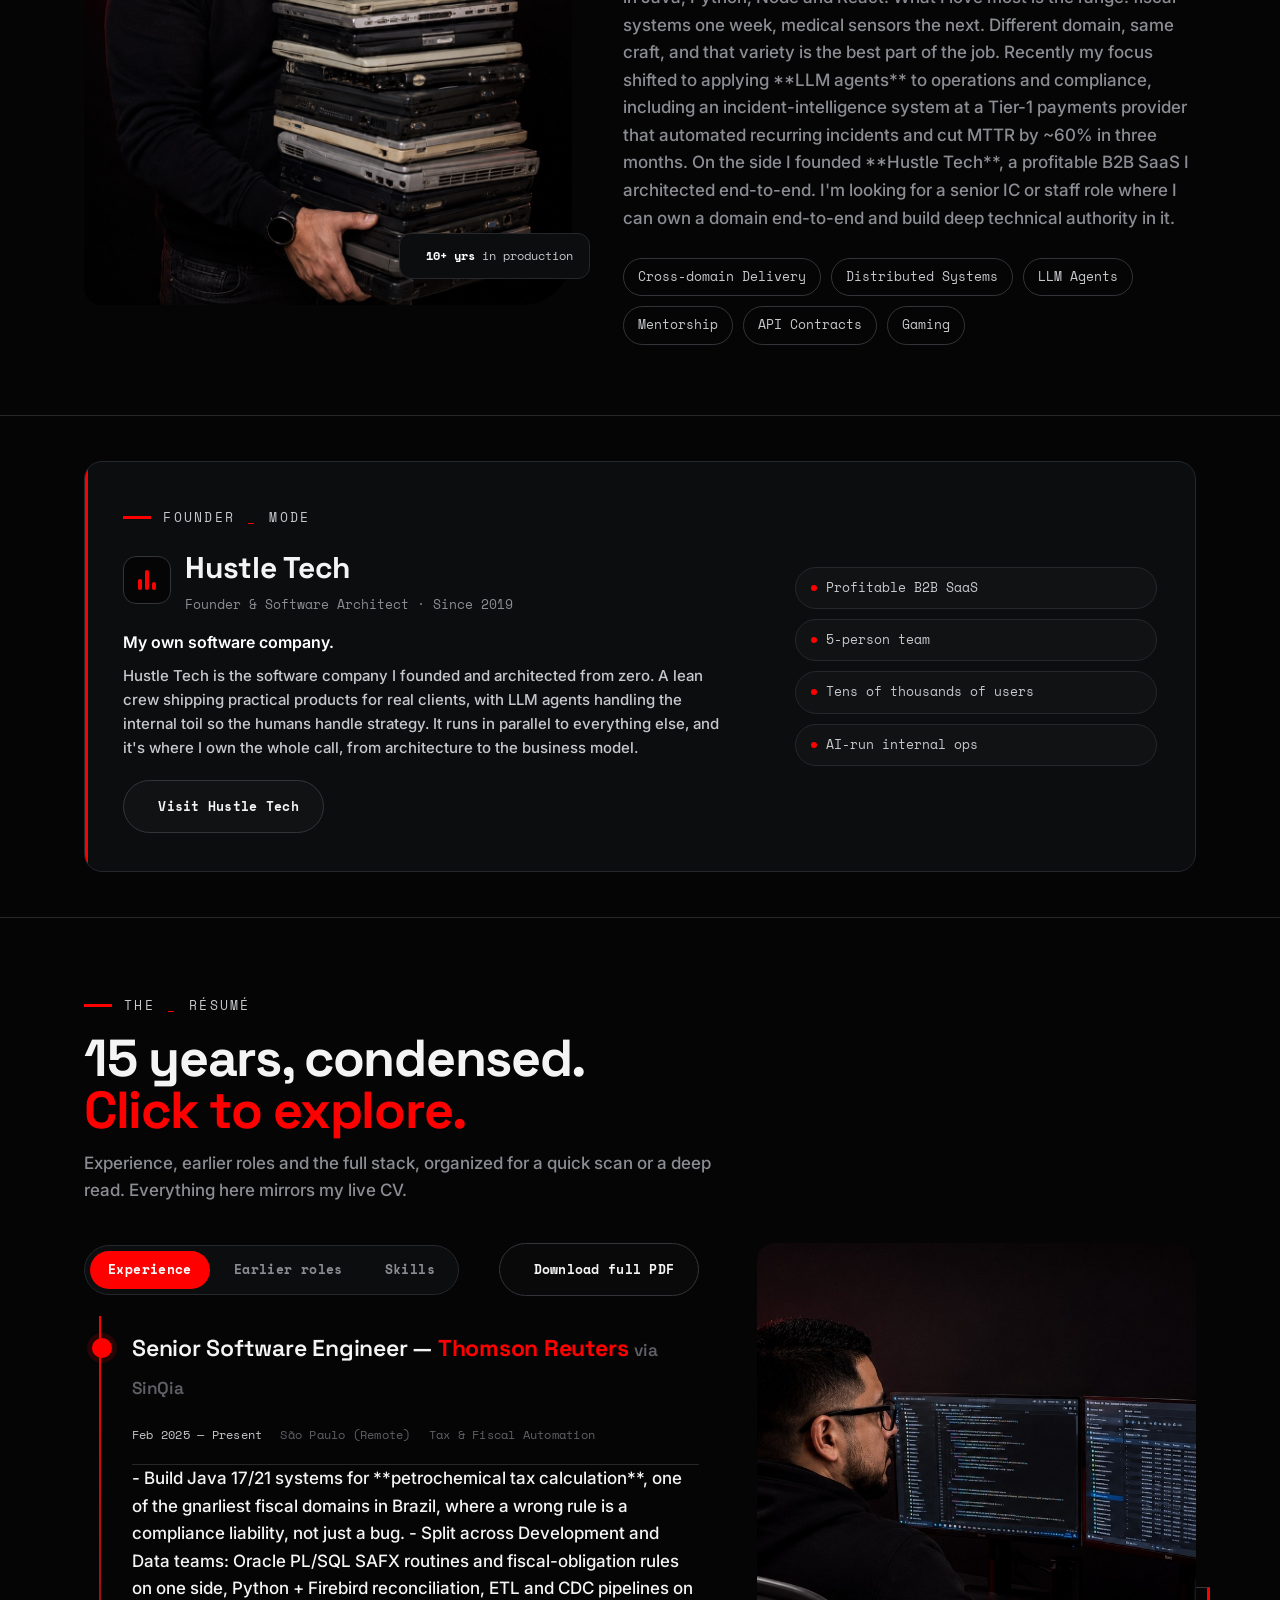
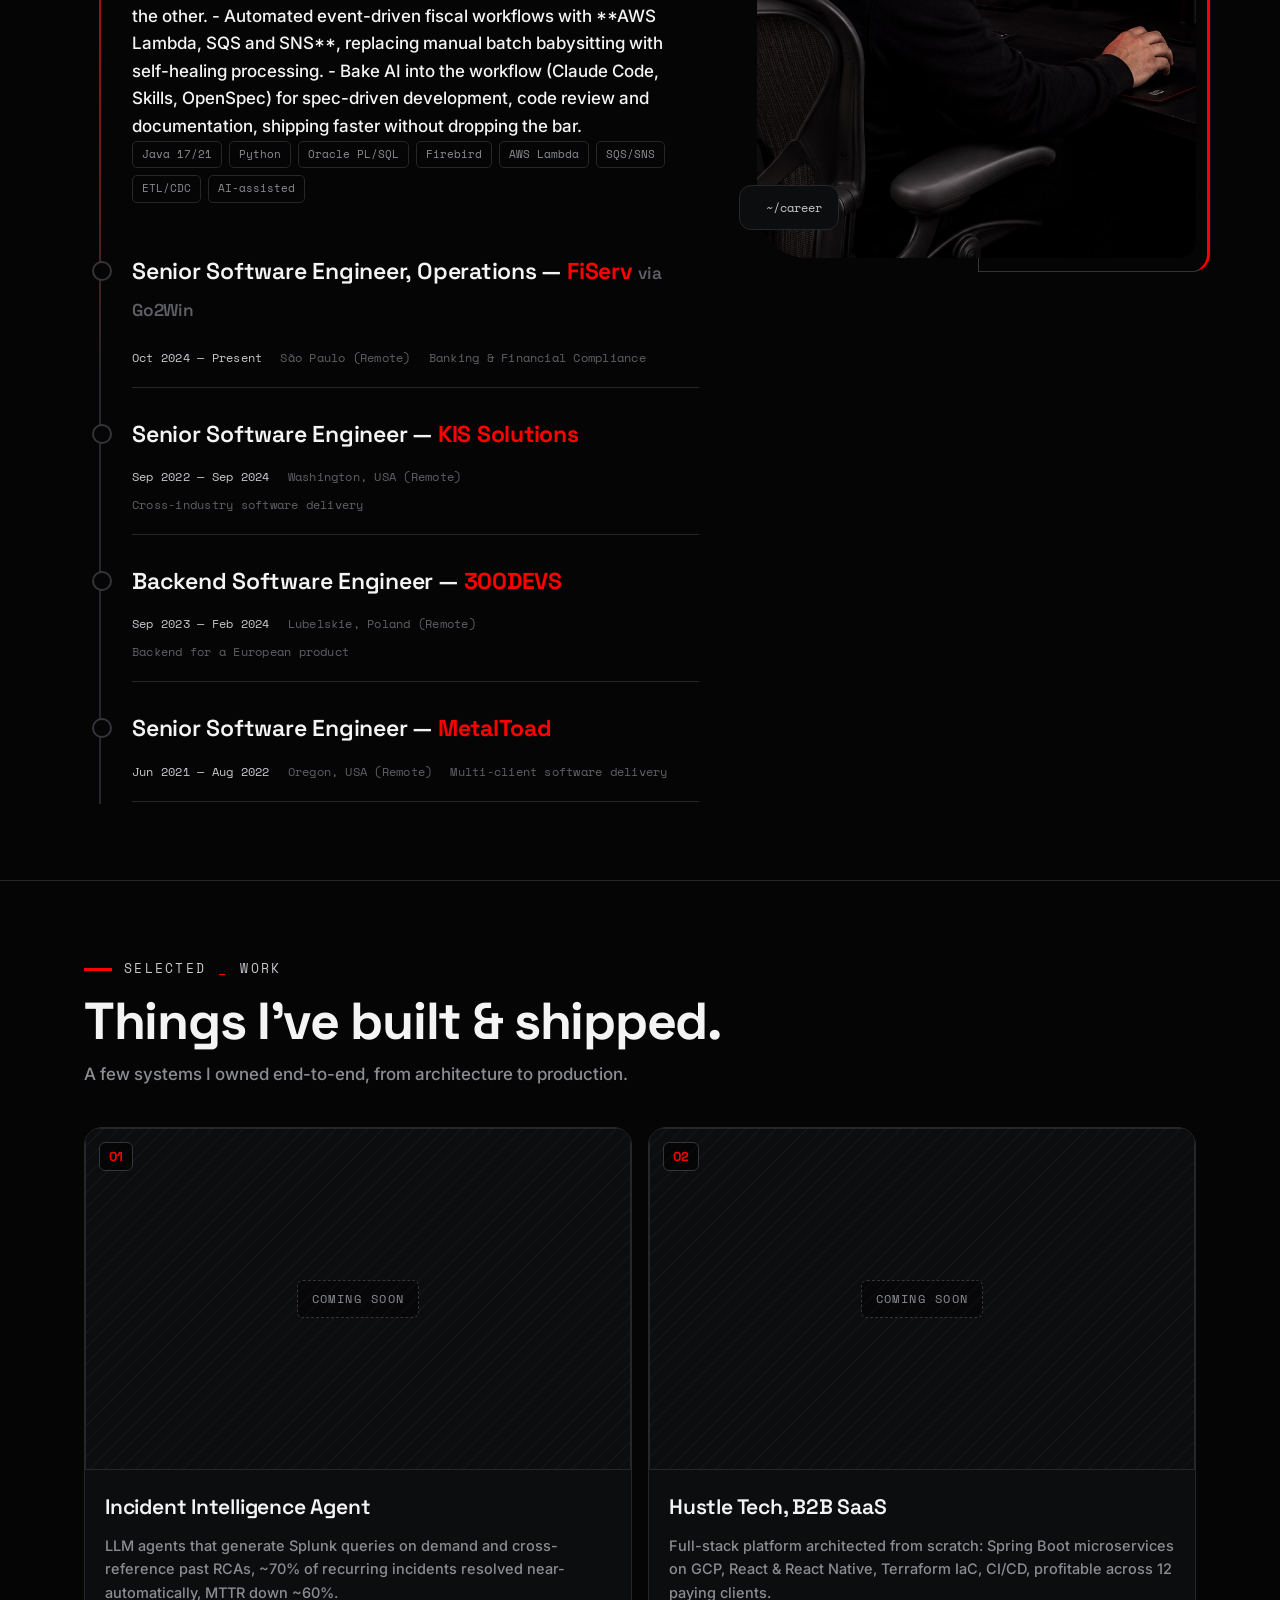
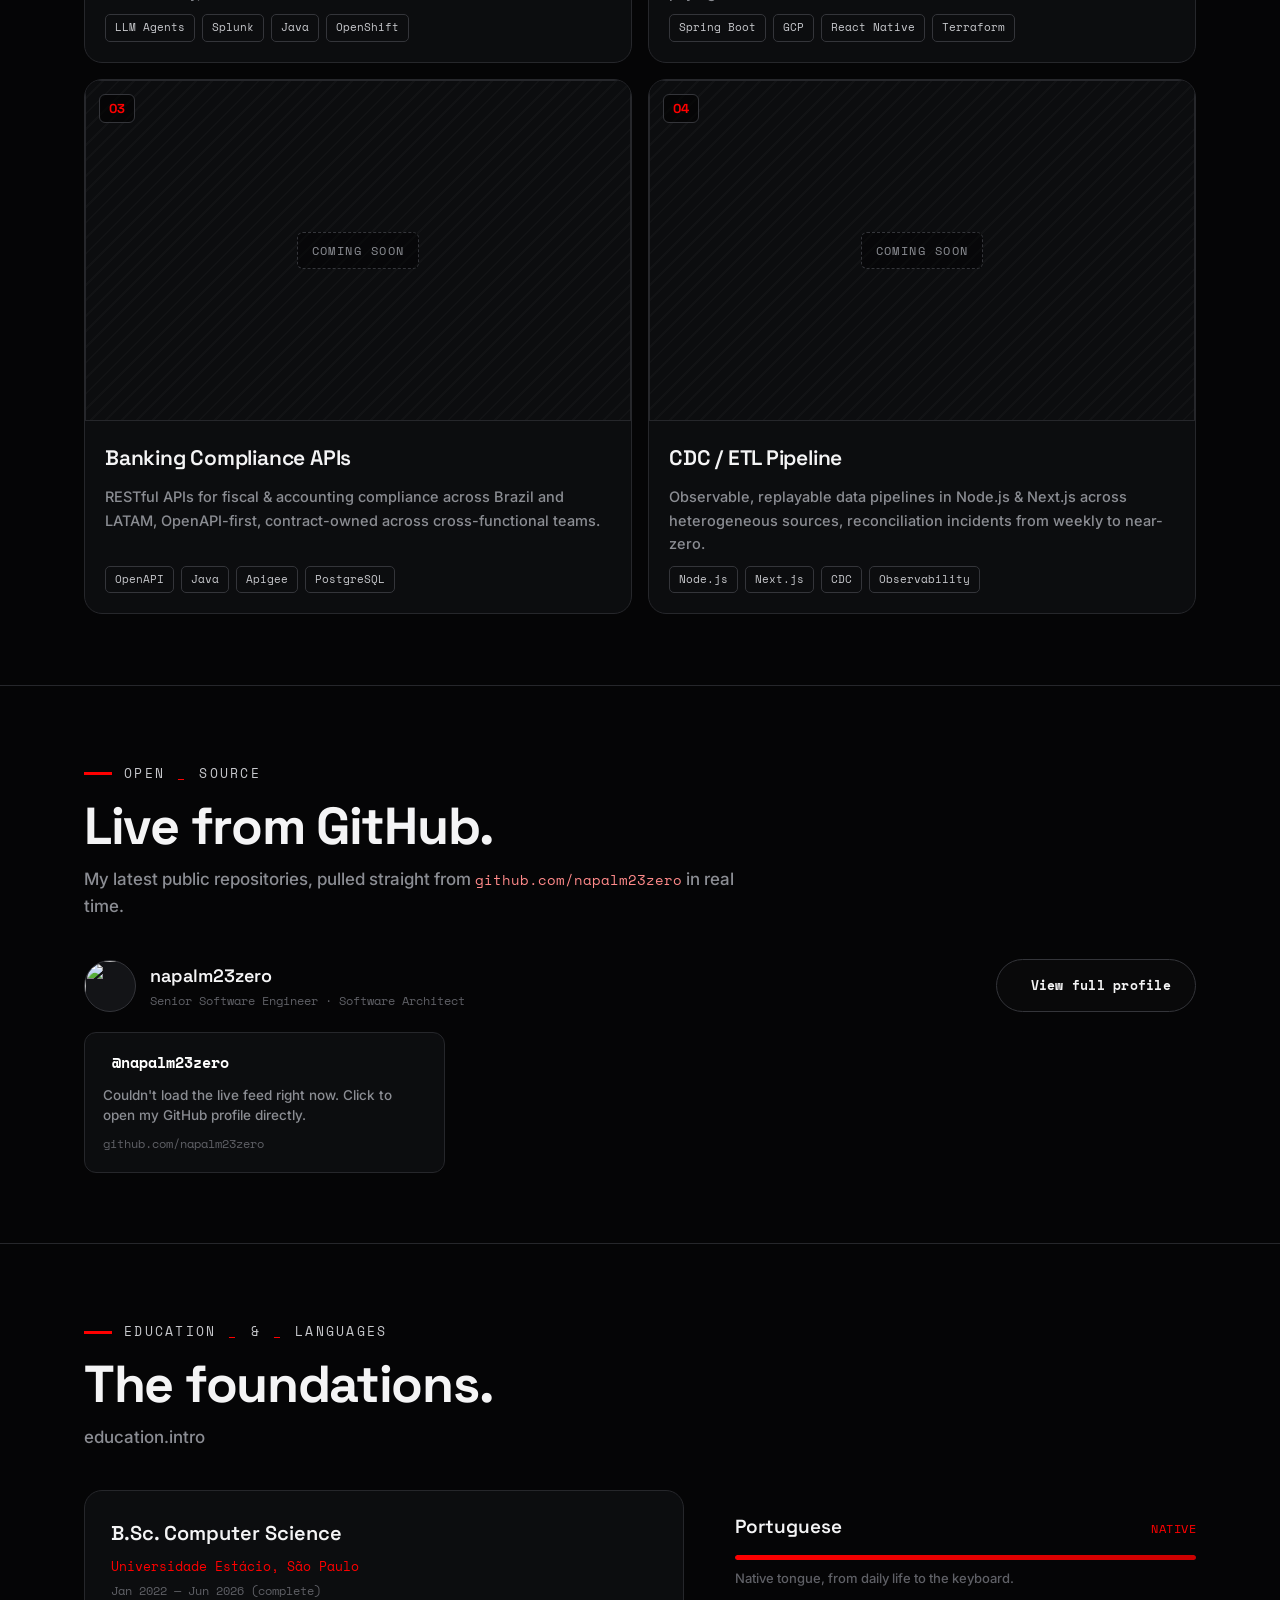
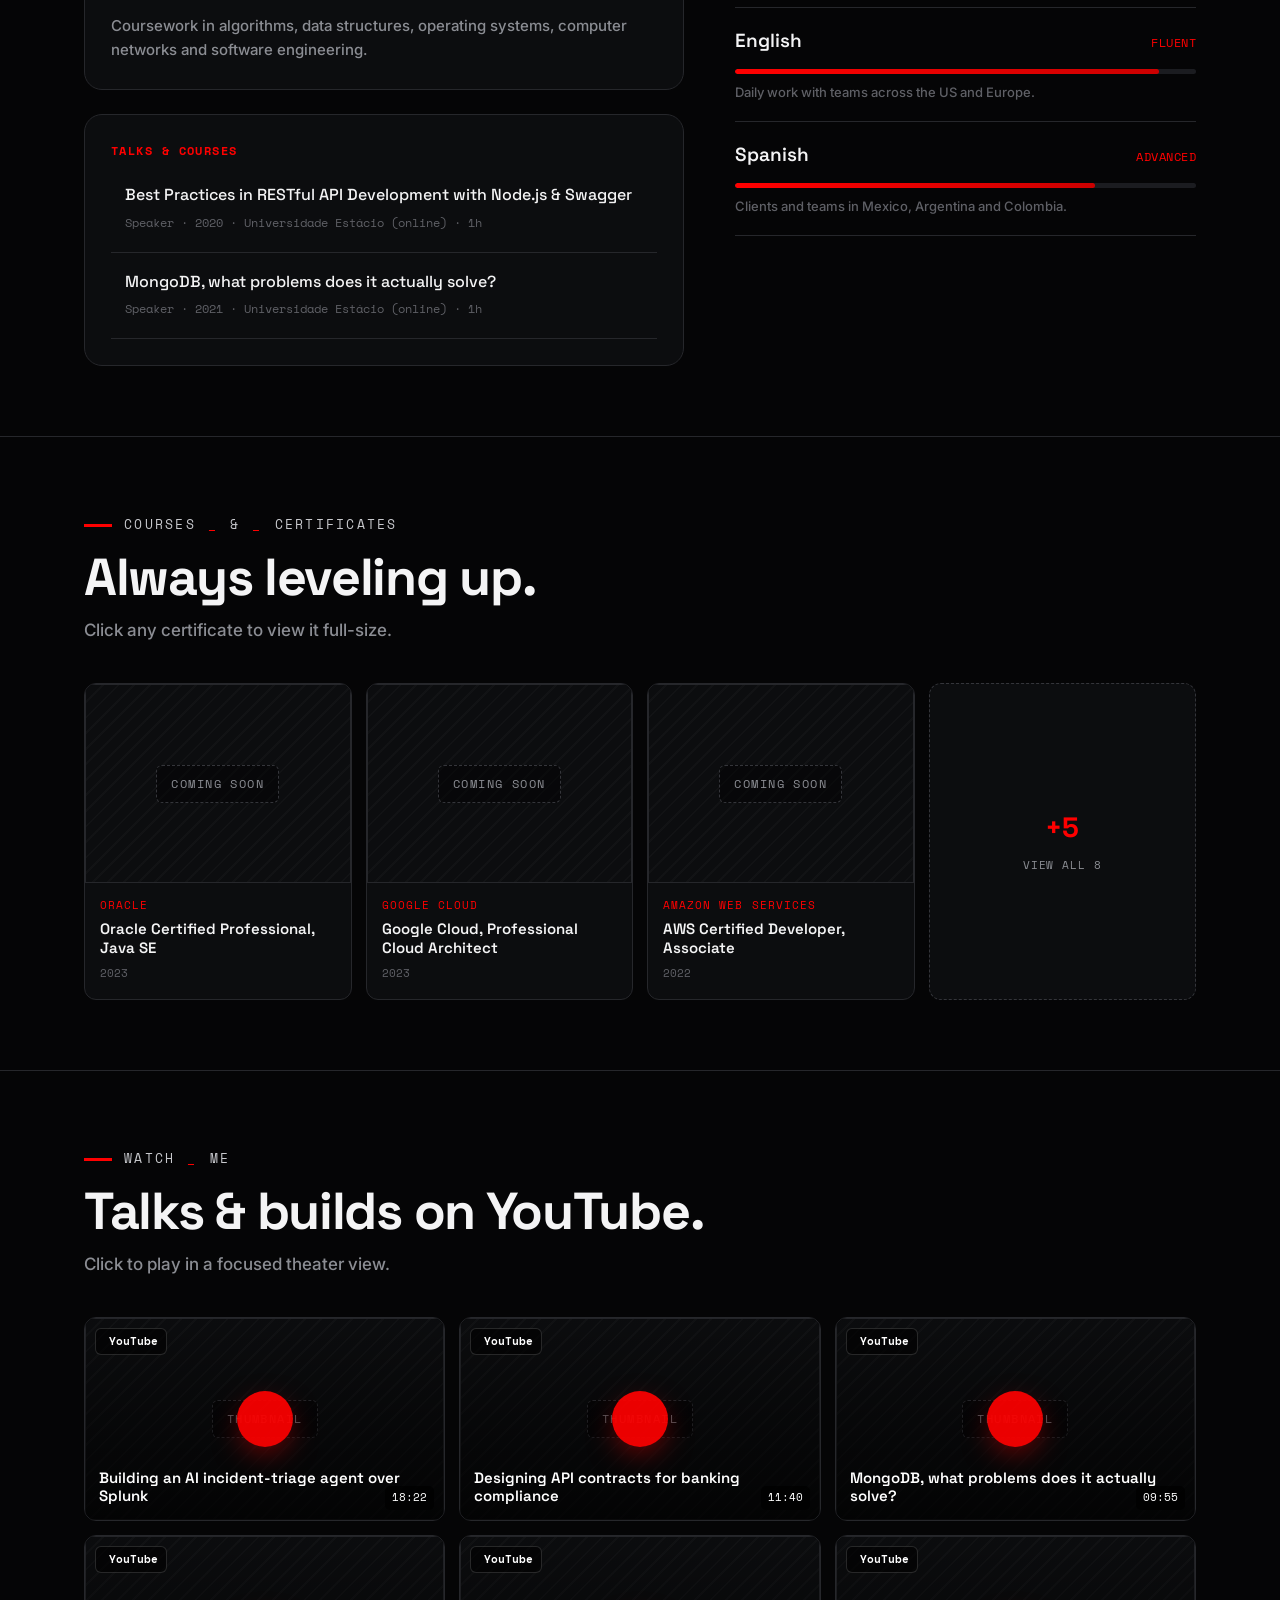
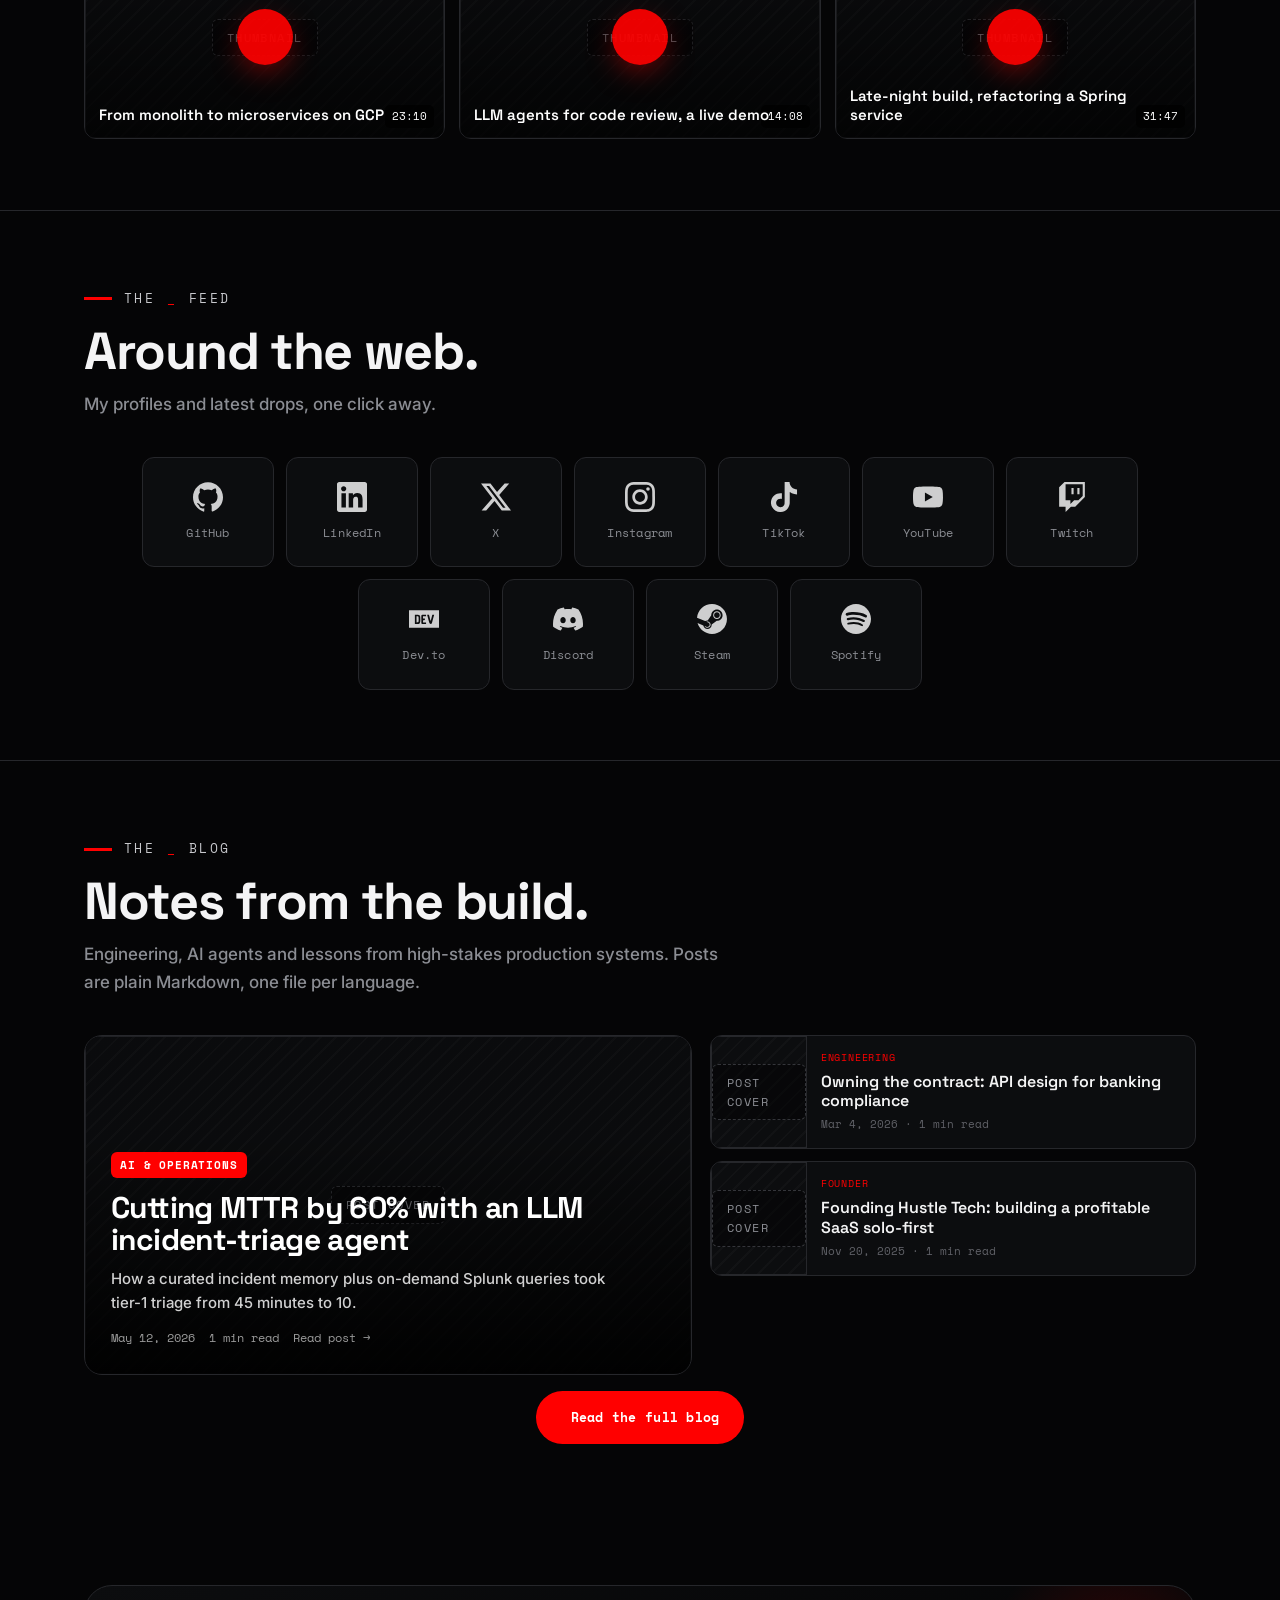
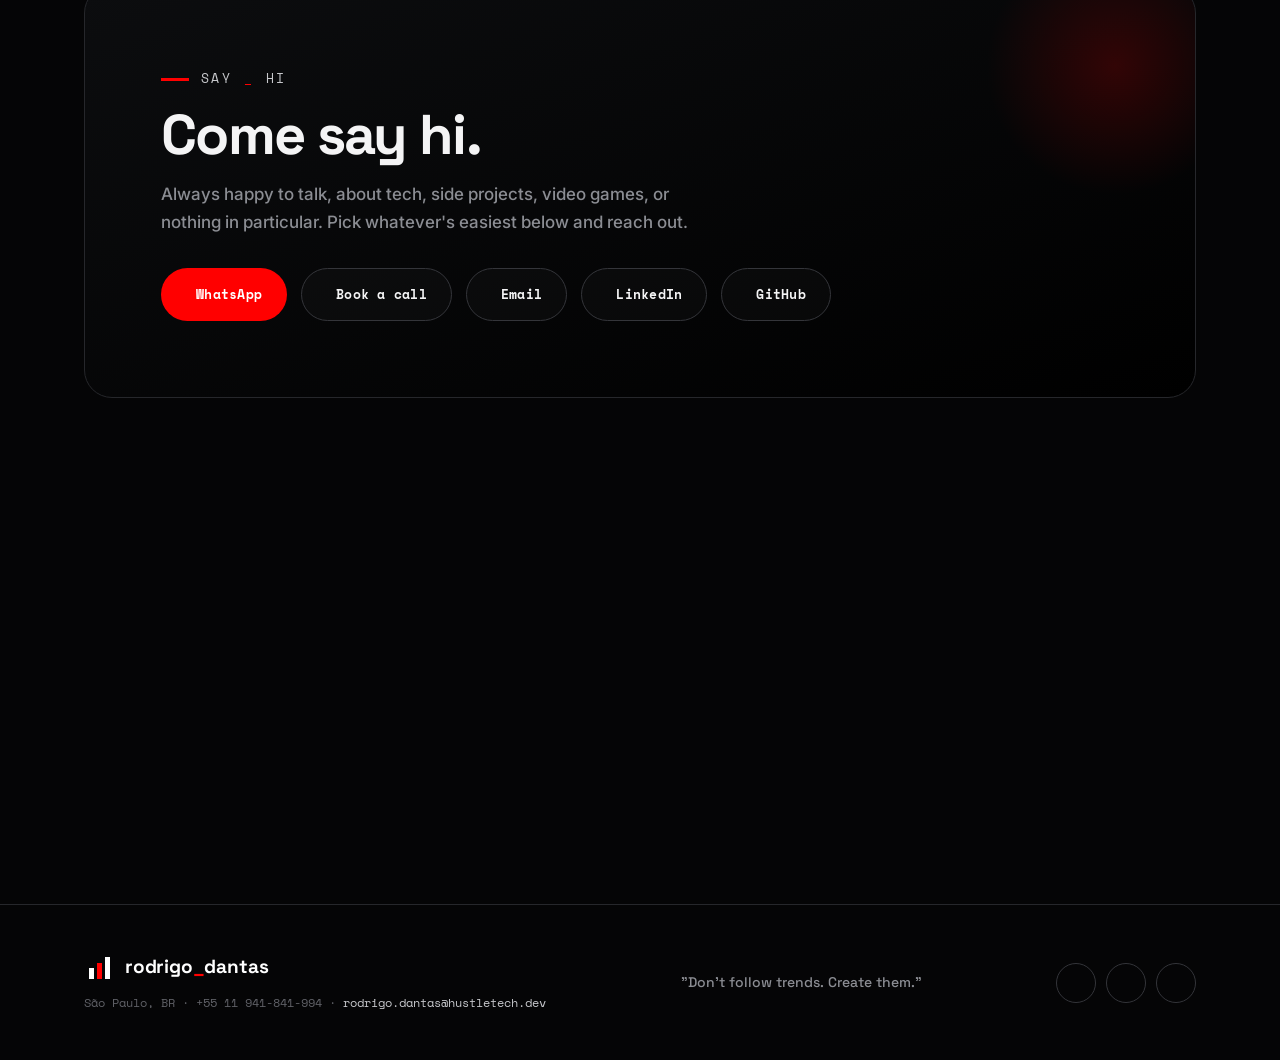
==== commit cda7fd11: "fix: bring the contact banner into the contact section It sat in its own section, so two section pad" ====
--- a/index.html
+++ b/index.html
@@ -173,17 +173,11 @@
     </div>
   </section>
 
-  <!-- ===== CONTACT (content/site.md) ===== -->
+  <!-- ===== CONTACT (content/site.md) + inviting banner ===== -->
   <section class="section" id="contact">
     <div class="wrap">
       <div class="contact__card reveal" id="contactMount"></div>
-    </div>
-  </section>
-
-  <!-- ===== CONTACT BANNER (wide, theme-swapped via JS) ===== -->
-  <section class="section section--tight">
-    <div class="wrap">
-      <div class="ctaband reveal">
+      <div class="ctaband reveal" data-d="1">
         <img src="assets/img/rodrigo-cta.jpg" alt="Rodrigo at his desk, phone in hand, ready to chat" loading="lazy" />
       </div>
     </div>
--- a/assets/css/additions.css
+++ b/assets/css/additions.css
@@ -126,7 +126,7 @@
 @media (max-width: 480px){ .soc { width: calc(50% - 6px); } }
 
 /* ---------- Contact banner: wide, content-width, theme-swapped ---------- */
-.ctaband { position: relative; height: clamp(240px, 32vw, 420px); border-radius: var(--r-xl); overflow: hidden; border: 1px solid var(--line); box-shadow: var(--shadow); }
+.ctaband { position: relative; height: clamp(240px, 32vw, 420px); margin-top: clamp(16px, 2vw, 26px); border-radius: var(--r-xl); overflow: hidden; border: 1px solid var(--line); box-shadow: var(--shadow); }
 .ctaband img { width: 100%; height: 100%; object-fit: cover; object-position: center 40%; display: block; }
 @media (max-width: 720px){ .ctaband { height: 300px; } }
 
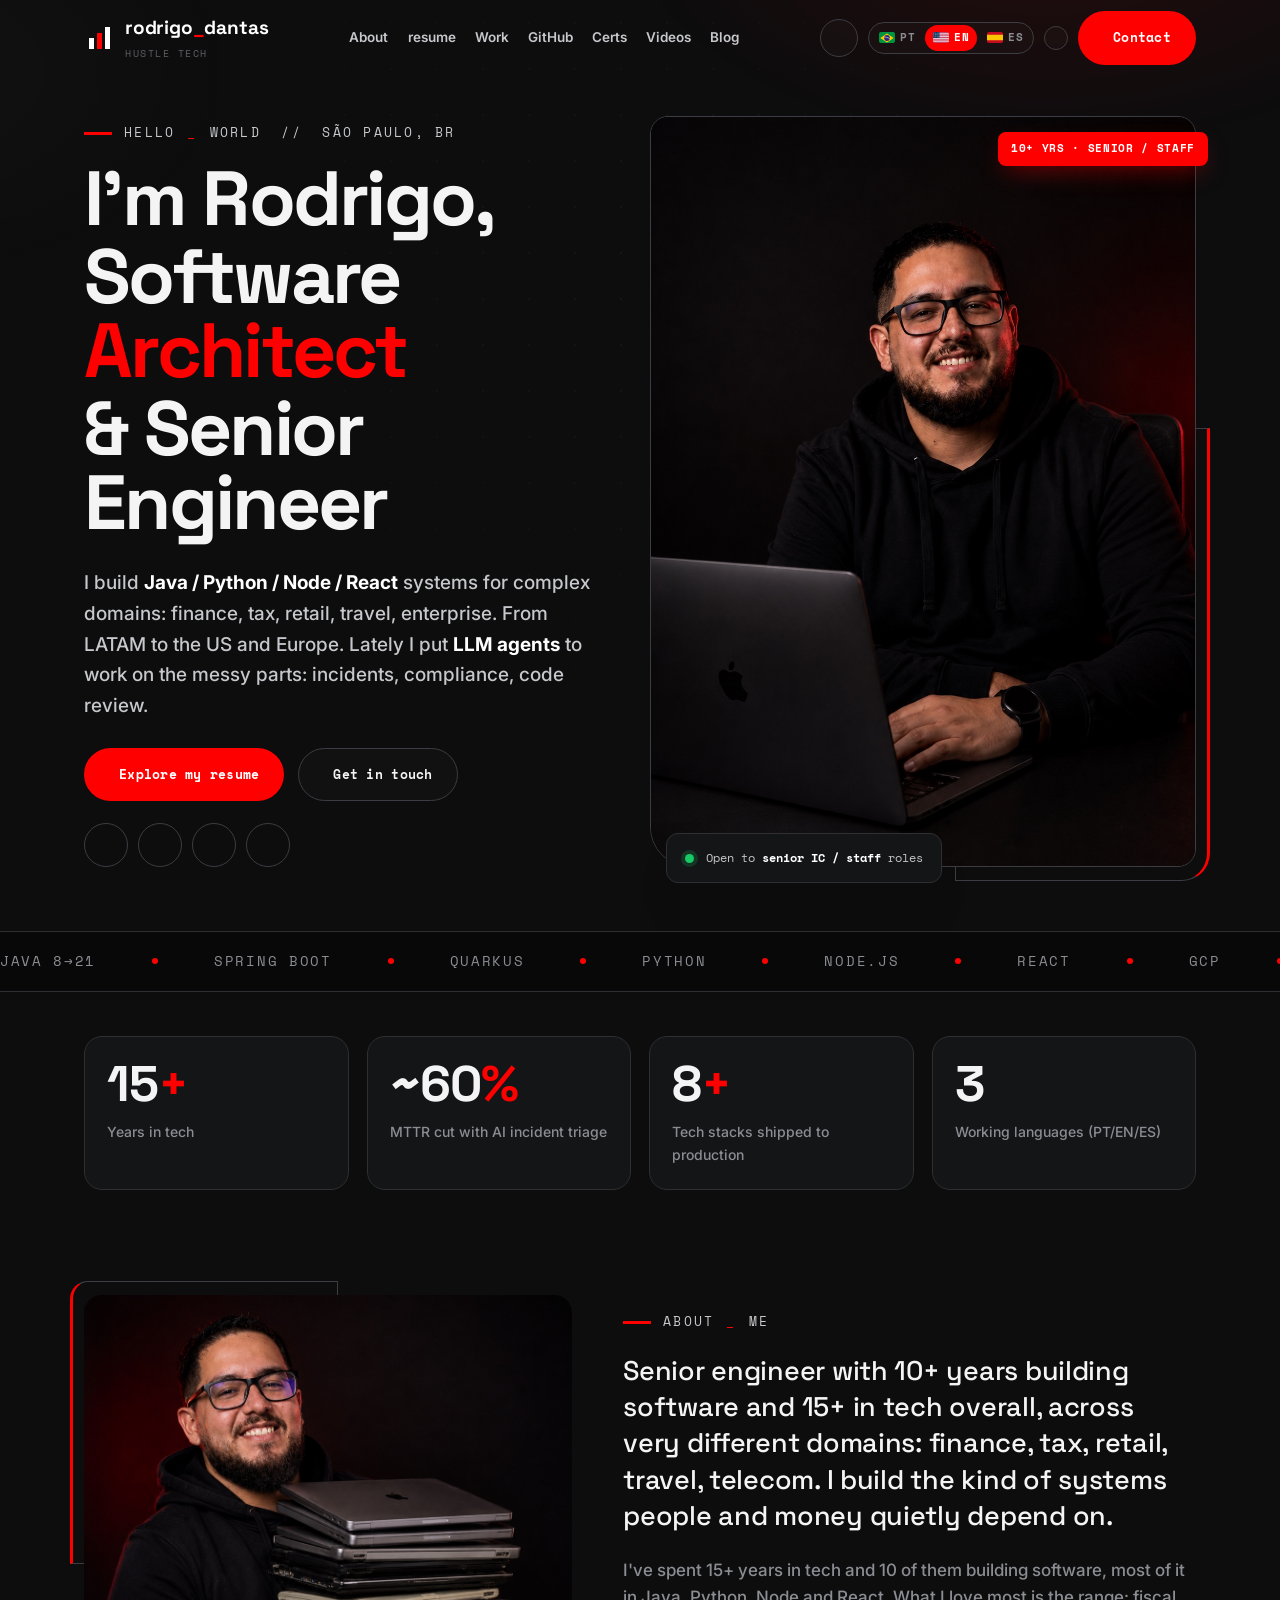
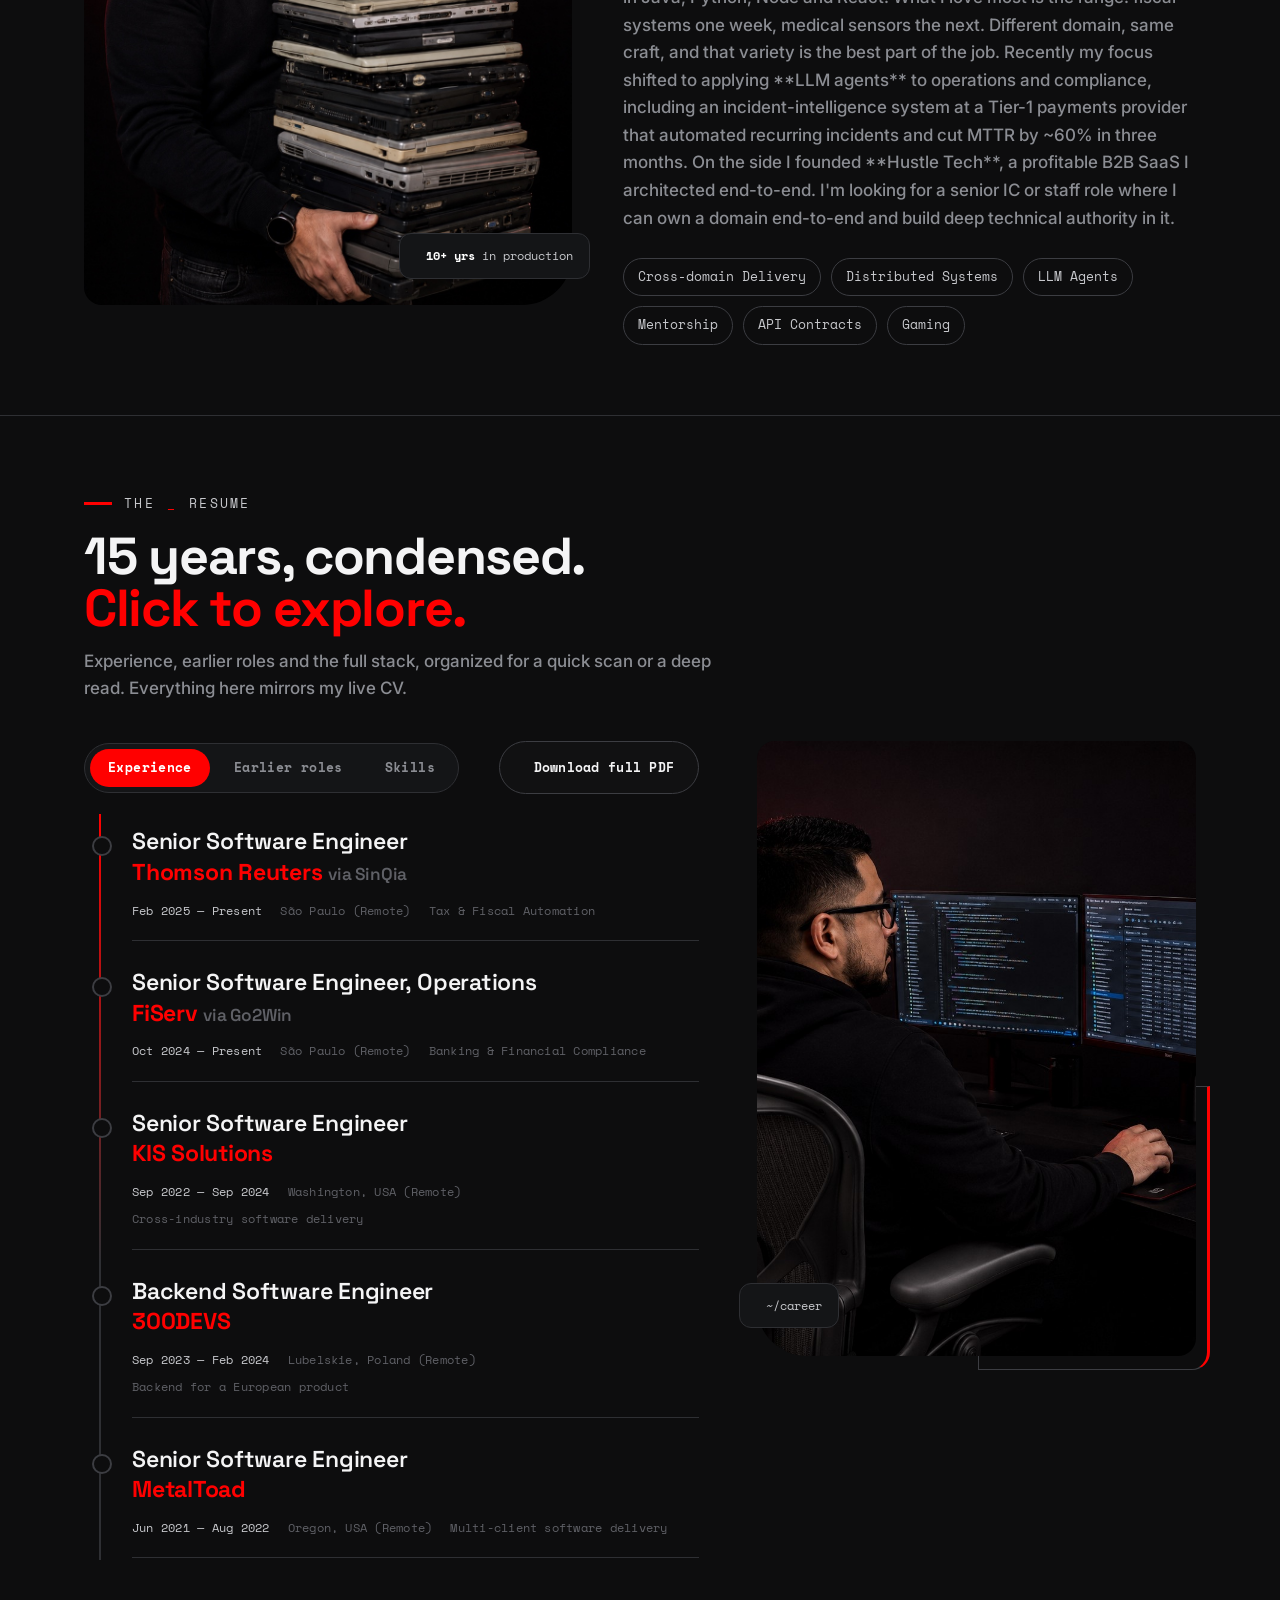
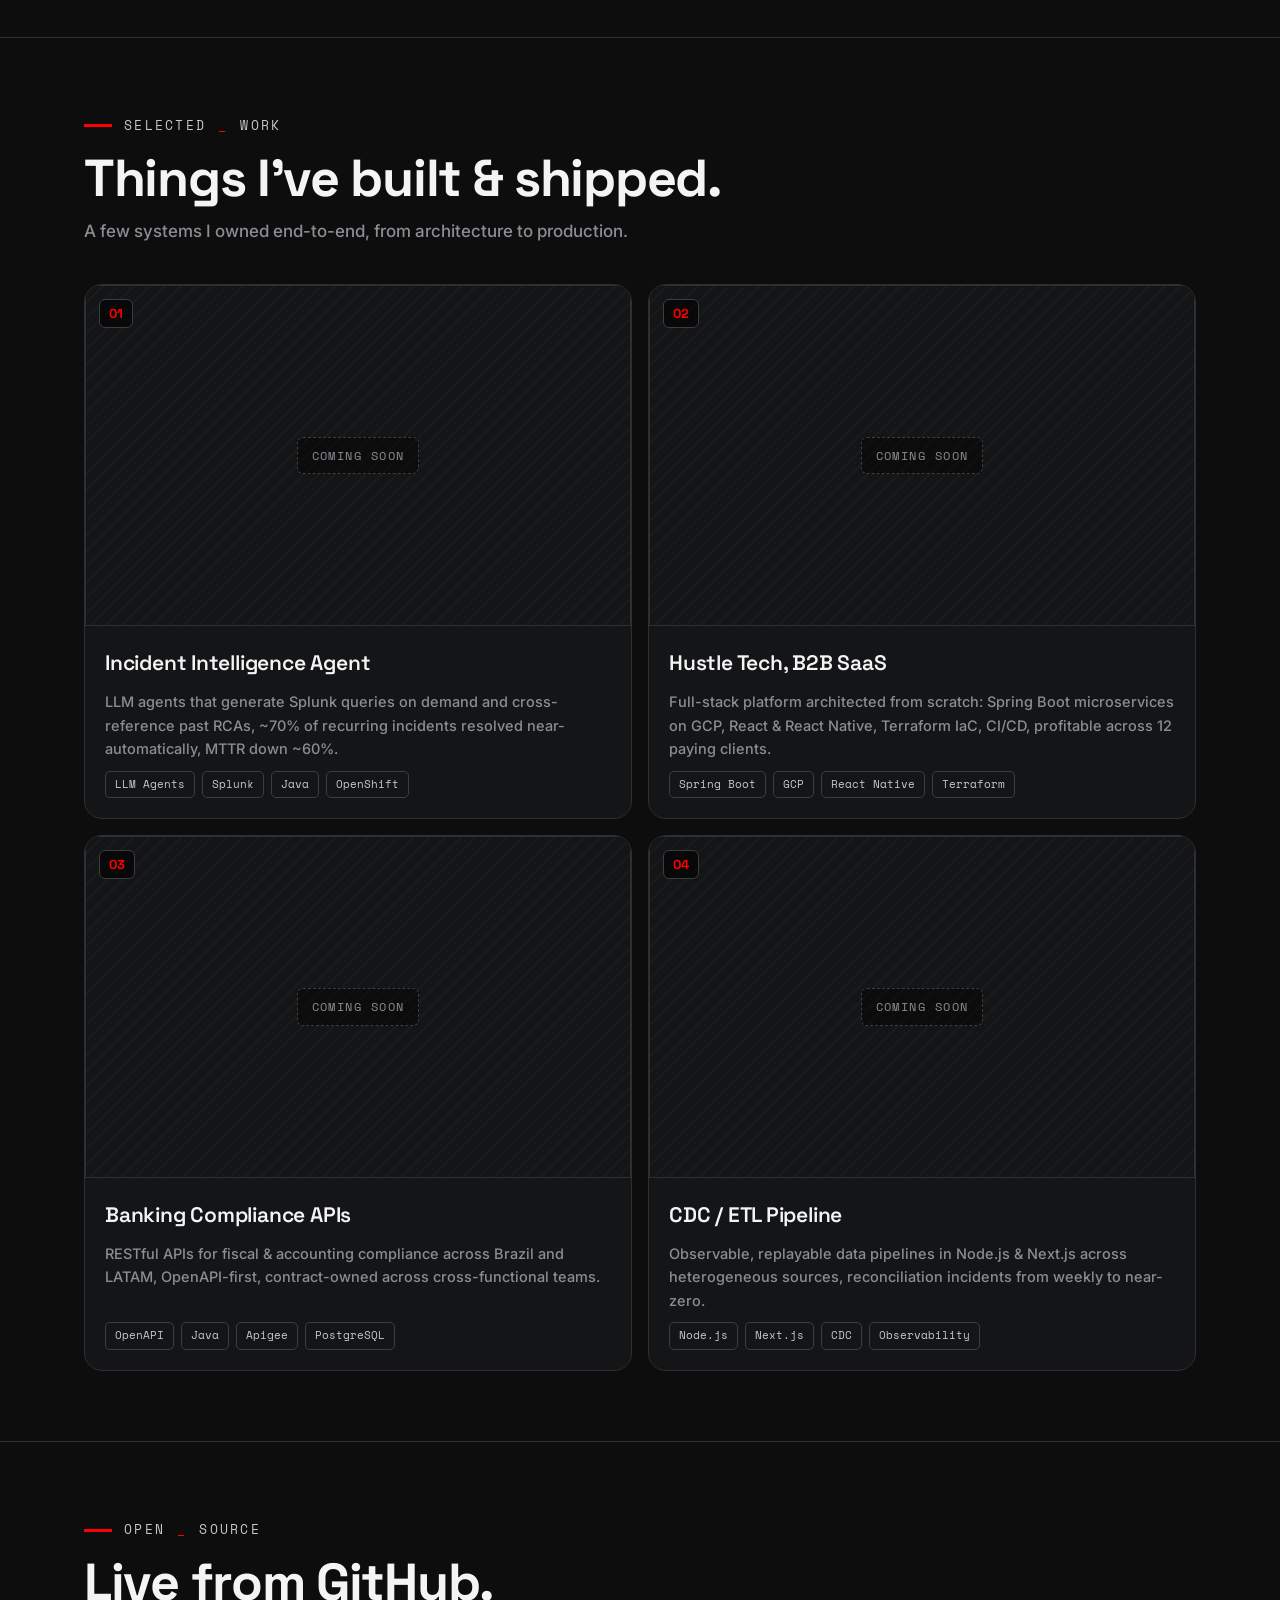
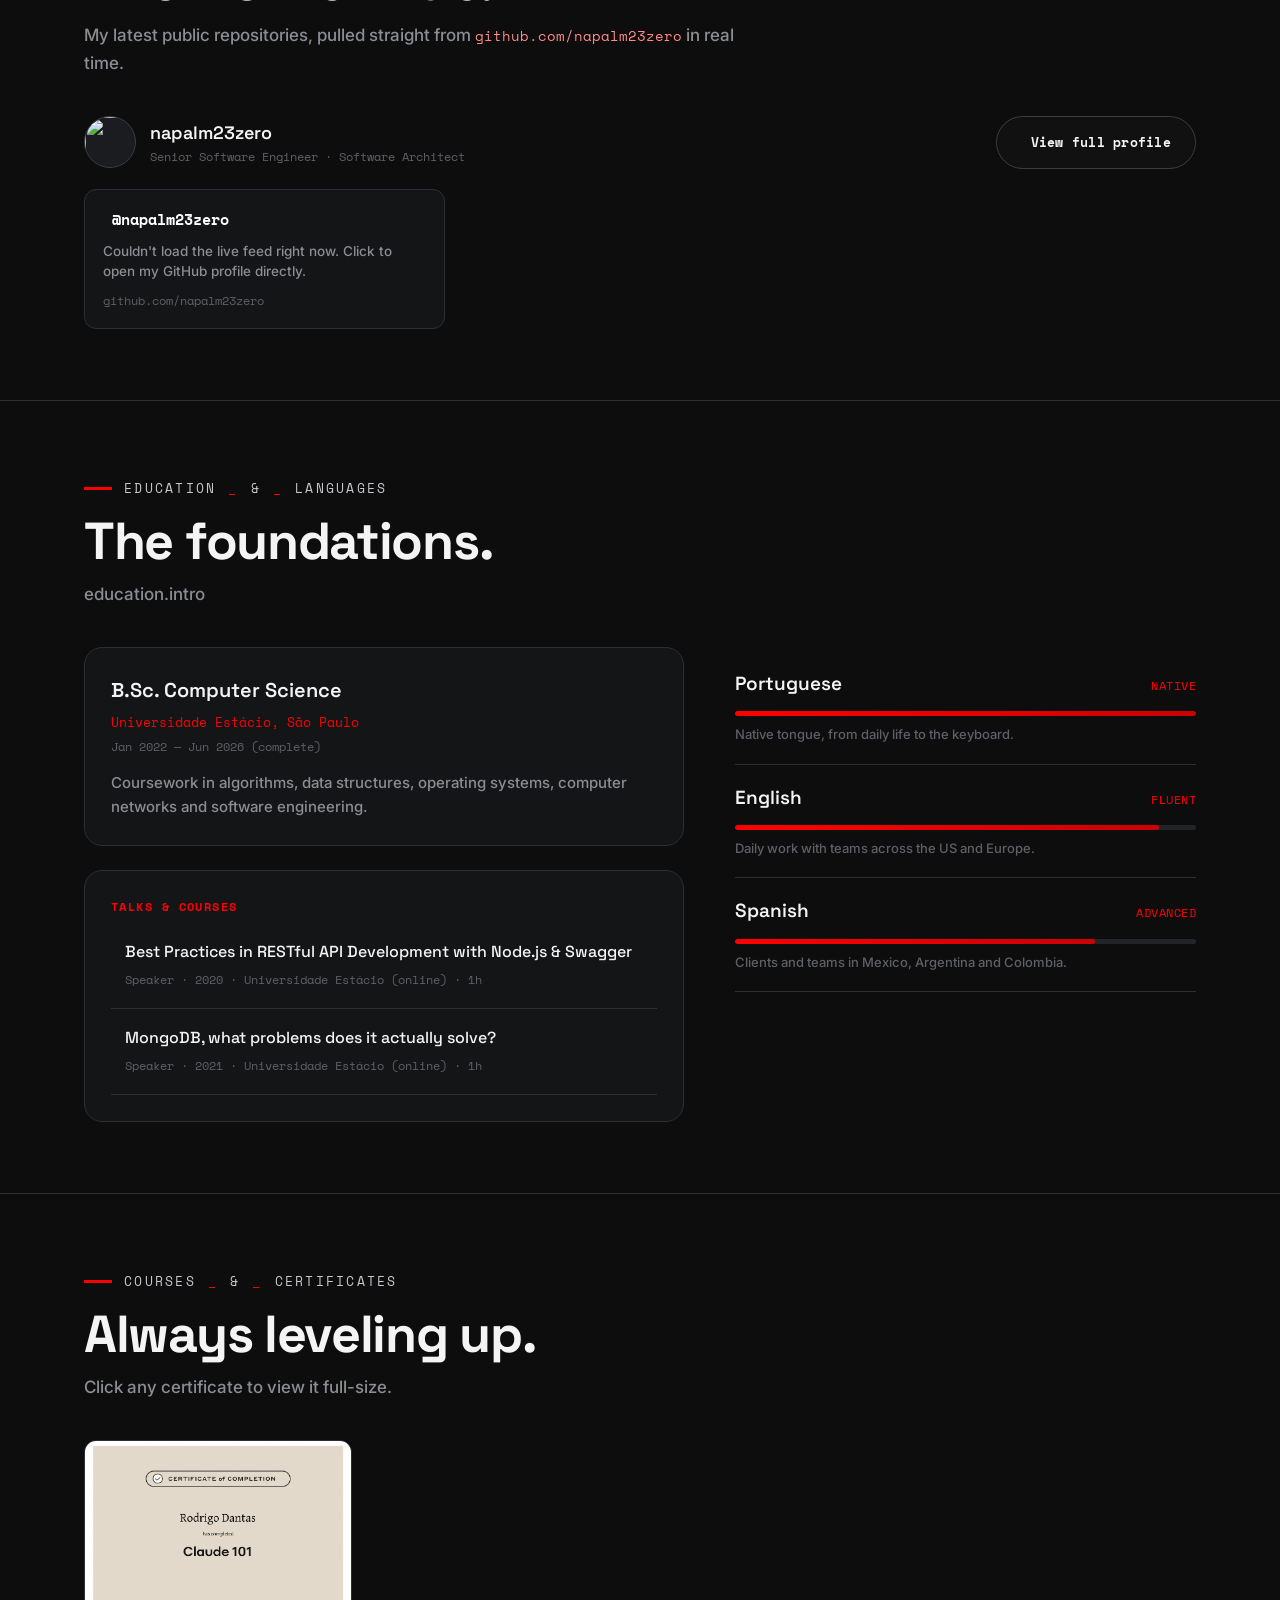
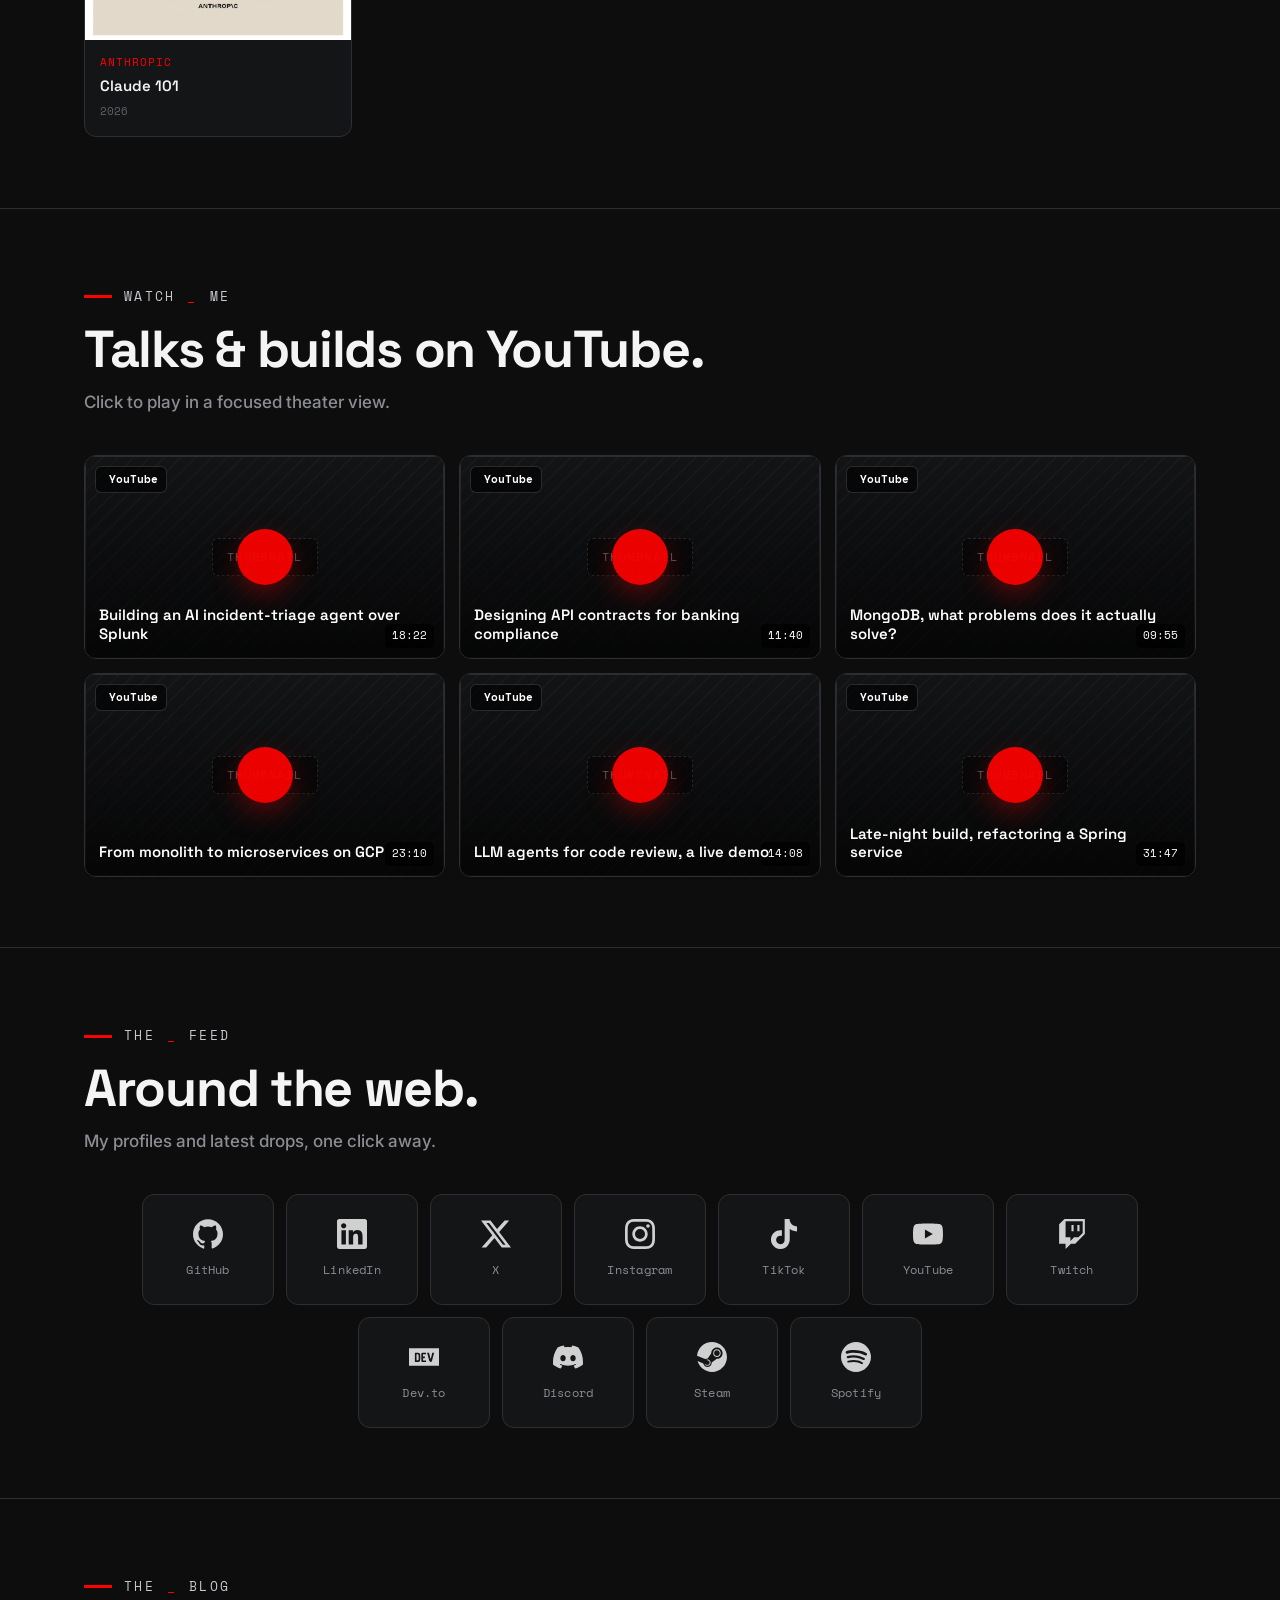
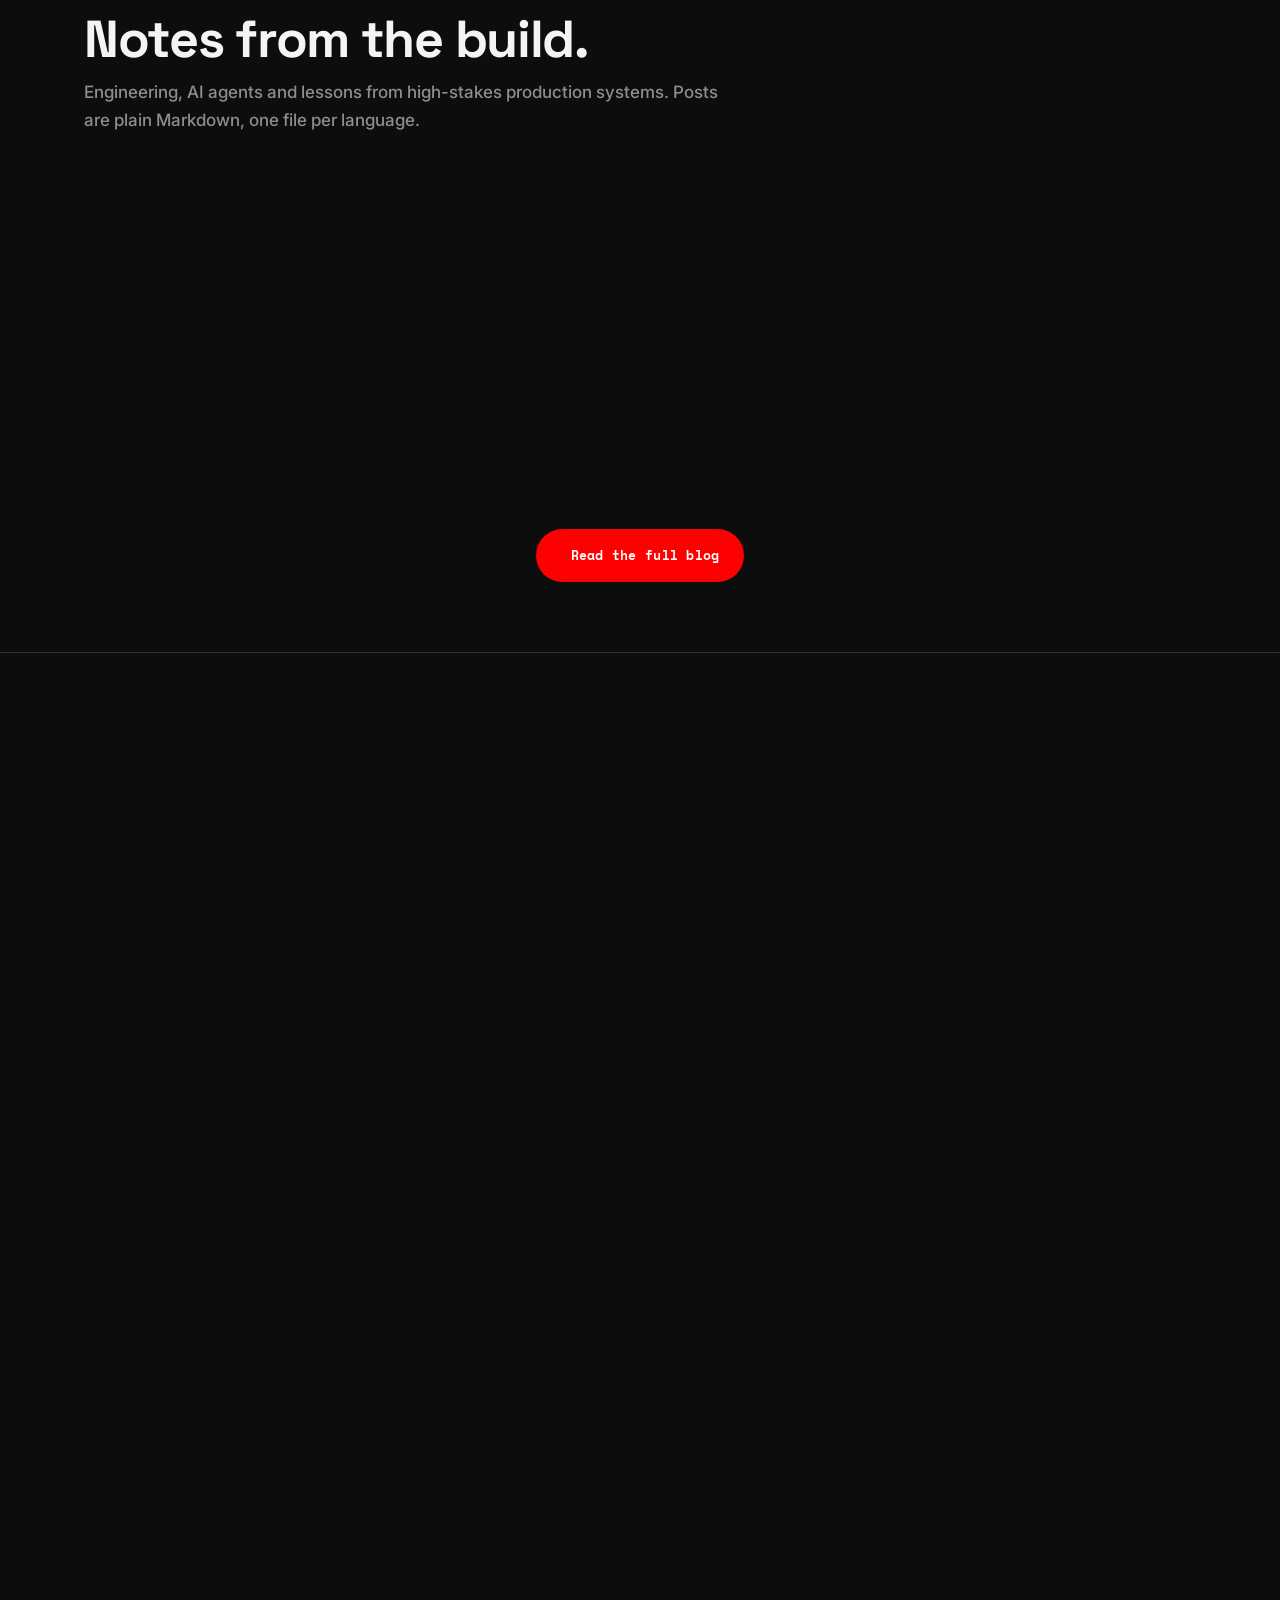
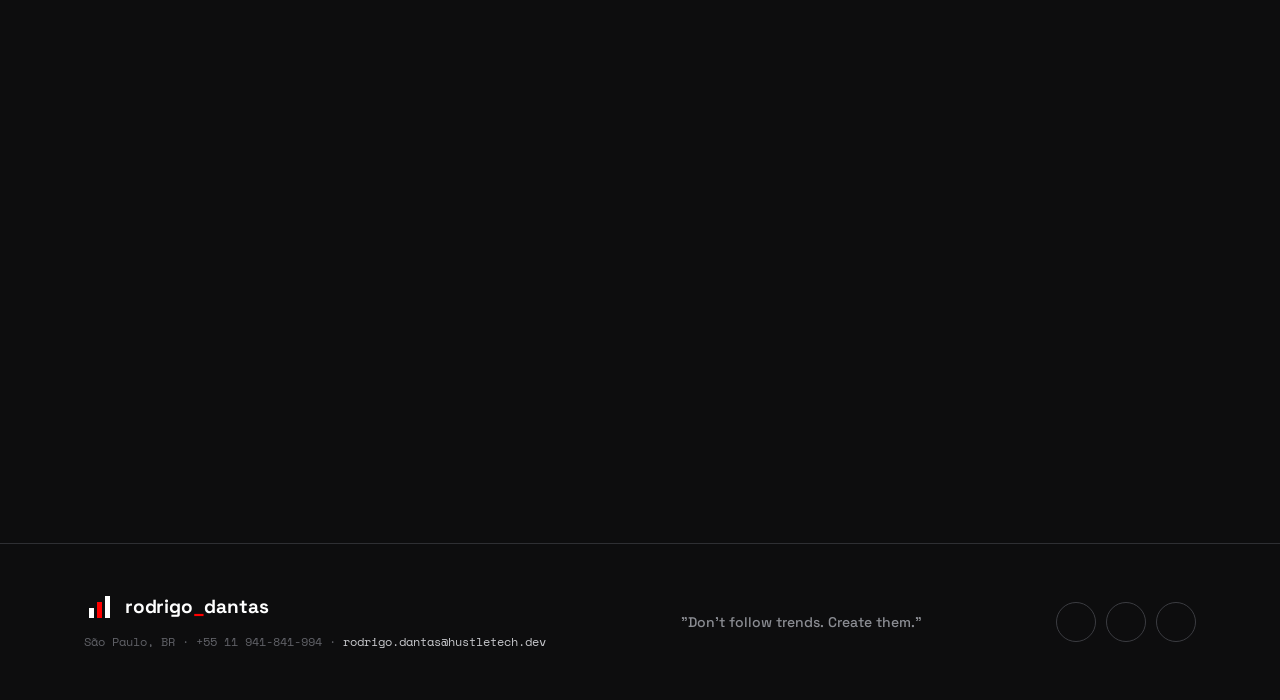
==== commit a08ac1d2: "refactor: move HustleTech section to the penultimate slot, before contact Pull the venture/HustleTec" ====
--- a/index.html
+++ b/index.html
@@ -57,13 +57,6 @@
 
   <div class="divider"></div>
 
-  <!-- ===== VENTURE / HUSTLE TECH (content/hustle.md) ===== -->
-  <section class="section section--tight" id="venture">
-    <div class="wrap" id="hustleMount"></div>
-  </section>
-
-  <div class="divider"></div>
-
   <!-- ===== RESUME (content/experience · earlier · skills) ===== -->
   <section class="section" id="resume">
     <div class="wrap">
@@ -173,6 +166,13 @@
     </div>
   </section>
 
+  <div class="divider"></div>
+
+  <!-- ===== VENTURE / HUSTLE TECH (content/hustle.md) ===== -->
+  <section class="section section--tight" id="venture">
+    <div class="wrap" id="hustleMount"></div>
+  </section>
+
   <!-- ===== CONTACT (content/site.md) + inviting banner ===== -->
   <section class="section" id="contact">
     <div class="wrap">
--- a/assets/css/styles.css
+++ b/assets/css/styles.css
@@ -8,15 +8,16 @@
 /* ---------- Tokens ---------- */
 :root {
   color-scheme: dark;
-  /* Surfaces — Hustle Black dominant, layered */
-  --black:   #000000;
-  --bg:      #050506;
-  --bg-1:    #0c0d0f;
-  --bg-2:    #131417;
-  --bg-3:    #1b1c20;
-  --gray:    #333333;          /* Hustle Gray */
-  --line:    #26272b;
-  --line-2:  #34353a;
+  /* Surfaces — Hustle Black dominant, layered (lifted ~3% off pure black:
+     a deep charcoal reads warmer/less harsh than literal #000) */
+  --black:   #080808;
+  --bg:      #0d0d0e;
+  --bg-1:    #141517;
+  --bg-2:    #1b1c1f;
+  --bg-3:    #232428;
+  --gray:    #3b3b3b;          /* Hustle Gray */
+  --line:    #2e2f33;
+  --line-2:  #3c3d42;
 
   /* Text */
   --white:   #ffffff;          /* Hustle White */
@@ -35,8 +36,8 @@
   --fg-max:       #ffffff;          /* brightest text / fills on surfaces */
   --glass:        rgba(255,255,255,0.02);
   --glass-line:   rgba(255,255,255,0.14);
-  --nav-bg:       rgba(5,6,7,0.72);
-  --nav-bg-solid: rgba(5,6,7,0.97);
+  --nav-bg:       rgba(13,14,15,0.72);
+  --nav-bg-solid: rgba(13,14,15,0.97);
   --code-fg:      #ff8a8a;
 
   /* Type */
--- a/assets/css/components.css
+++ b/assets/css/components.css
@@ -58,7 +58,7 @@
 .stat__num { font-family: var(--font-display); font-weight: 700; font-size: clamp(34px, 4vw, 50px); line-height: 1; letter-spacing: -0.02em; }
 .stat__num .accent { color: var(--red); }
 .stat__label { color: var(--fg-2); font-size: 14px; margin-top: 12px; font-weight: 500; }
-@media (max-width: 760px){ .stats { grid-template-columns: repeat(2, 1fr); } }
+@media (max-width: 980px){ .stats { grid-template-columns: repeat(2, 1fr); } }
 
 /* ---------- ABOUT ---------- */
 .about__grid { display: grid; grid-template-columns: 0.92fr 1.08fr; gap: clamp(28px, 4vw, 64px); align-items: start; }
@@ -75,7 +75,7 @@
 .about__chips { display: flex; flex-wrap: wrap; gap: 10px; margin-top: 26px; }
 .chip { font-family: var(--font-mono); font-size: 12.5px; padding: 8px 14px; border: 1px solid var(--line-2); border-radius: 999px; color: var(--fg-1); transition: all .2s; }
 .chip:hover { border-color: var(--red); color: var(--fg-max); }
-@media (max-width: 820px){ .about__grid { grid-template-columns: 1fr; } .about__photo { max-width: 360px; } }
+@media (max-width: 900px){ .about__grid { grid-template-columns: 1fr; } .about__photo { max-width: 360px; } }
 
 /* ---------- RESUME (expandable / animated) ---------- */
 .resume__layout { display: grid; grid-template-columns: 1.4fr 1fr; gap: clamp(32px, 4.5vw, 60px); align-items: start; }
@@ -109,8 +109,9 @@
 .tl-item > summary::-webkit-details-marker { display: none; }
 .tl-item::before { content: ""; position: absolute; left: 0; top: 28px; width: 16px; height: 16px; border-radius: 50%; background: var(--bg); border: 2px solid var(--line-2); transition: all .3s var(--ease); }
 .tl-item[open]::before, .tl-item:hover::before { border-color: var(--red); background: var(--red); box-shadow: 0 0 0 5px rgba(255,0,0,.14); }
-.tl-head { display: flex; flex-wrap: wrap; align-items: baseline; gap: 6px 14px; }
-.tl-role { font-family: var(--font-display); font-weight: 600; font-size: clamp(18px, 2vw, 23px); letter-spacing: -0.01em; }
+.tl-head { display: flex; flex-wrap: wrap; align-items: flex-start; gap: 6px 14px; }
+.tl-titles { flex: 1 1 auto; min-width: 0; display: flex; flex-direction: column; gap: 3px; }
+.tl-role, .tl-org { font-family: var(--font-display); font-weight: 600; font-size: clamp(18px, 2vw, 23px); letter-spacing: -0.01em; line-height: 1.2; }
 .tl-co { color: var(--red); font-weight: 700; }
 .tl-meta { width: 100%; display: flex; flex-wrap: wrap; gap: 8px 18px; margin-top: 8px; color: var(--fg-3); font-family: var(--font-mono); font-size: 12px; letter-spacing: .02em; }
 .tl-meta .when { color: var(--fg-1); }
@@ -152,7 +153,7 @@
 
 /* education / courses / languages */
 .edu { display: grid; grid-template-columns: 1.3fr 1fr; gap: clamp(28px, 4vw, 56px); align-items: start; }
-@media (max-width: 820px){ .edu { grid-template-columns: 1fr; } }
+@media (max-width: 900px){ .edu { grid-template-columns: 1fr; } }
 .edu__card { background: var(--bg-1); border: 1px solid var(--line); border-radius: var(--r-lg); padding: 26px; }
 .edu__card + .edu__card { margin-top: 16px; }
 .edu__deg { font-family: var(--font-display); font-weight: 600; font-size: 20px; }
--- a/assets/css/additions.css
+++ b/assets/css/additions.css
@@ -39,6 +39,9 @@
 .modal__cap { margin-top: 16px; display: flex; align-items: center; gap: 14px; color: var(--fg-1); }
 .modal__cap h4 { font-family: var(--font-display); font-weight: 600; font-size: 18px; }
 .modal__cap span { font-family: var(--font-mono); font-size: 12px; color: var(--fg-3); }
+.modal__pdf { color: var(--red); text-decoration: none; white-space: nowrap; transition: opacity .2s var(--ease); }
+.modal__pdf:hover { opacity: .7; }
+.modal__pdf .ph { vertical-align: -1px; }
 .modal__close { position: absolute; top: -14px; right: -14px; z-index: 3; width: 44px; height: 44px; border-radius: 50%; background: var(--red); color: var(--red-ink); border: 0; display: grid; place-items: center; font-size: 22px; box-shadow: 0 10px 30px -6px var(--red-glow); transition: transform .25s var(--ease); }
 .modal__close:hover { transform: rotate(90deg) scale(1.05); }
 @media (max-width: 560px){ .modal__close { top: 8px; right: 8px; } }
@@ -192,7 +195,10 @@
 .langsw button:hover { color: var(--fg-max); }
 .langsw button.active { background: var(--red); color: var(--red-ink); }
 .blogtop__right { display: flex; align-items: center; gap: 14px; }
-.mobile-menu .langsw { margin-top: 28px; align-self: flex-start; }
+/* prominent language switcher at the top of the mobile menu */
+.mobile-menu .langsw { align-self: stretch; gap: 8px; padding: 6px; margin: 4px 0 14px; border-radius: var(--r-md); }
+.mobile-menu .langsw button { flex: 1; justify-content: center; padding: 13px 10px; font-size: 14px; border-radius: var(--r-sm); }
+.mobile-menu .langsw .flag { width: 20px; height: 14px; }
 
 /* ---------- Hero: portrait fills the frame (object-fit: cover) ---------- */
 /* On desktop the photo column stretches to the headline's height and the
@@ -248,7 +254,7 @@
 .nav__cta { gap: 10px; }
 .langsw { padding: 2px; }
 .langsw button { padding: 4px 8px; font-size: 11px; }
-/* compact square icon button (résumé download) frees room so the nav has
+/* compact square icon button (resume download) frees room so the nav has
    real breathing space and space-between gives even gaps again */
 .btn--icon { padding: 11px; }
 .btn--icon .ph { font-size: 18px; }
@@ -256,8 +262,12 @@
    there's genuinely room for even spacing (avoids the logo touching links
    at tight desktop widths) */
 @media (max-width: 1080px) {
-  .nav__links, .nav__cta .btn { display: none; }
+  /* collapsed top bar: logo on the left, theme toggle + burger grouped on
+     the right. language switcher moves into the menu (prominent, on top). */
+  .nav__links, .nav__cta .btn, .nav__cta .langsw { display: none; }
   .nav__burger { display: inline-flex; }
+  .nav__inner { gap: 12px; }
+  .nav__cta { margin-left: auto; }
 }
 
 /* ---------- Venture band: Hustle Tech (its own small section) ---------- */
@@ -277,7 +287,7 @@
 .venture__side { display: flex; flex-direction: column; gap: 10px; }
 .venture__pill { font-family: var(--font-mono); font-size: 12.5px; color: var(--fg-1); background: var(--glass); border: 1px solid var(--line); border-radius: 999px; padding: 10px 15px; display: flex; align-items: center; gap: 9px; }
 .venture__pill::before { content: ""; width: 6px; height: 6px; border-radius: 50%; background: var(--red); flex: none; }
-@media (max-width: 820px) { .venture { grid-template-columns: 1fr; gap: 22px; } }
+@media (max-width: 900px) { .venture { grid-template-columns: 1fr; gap: 22px; } }
 
 /* ---------- Language switcher: discrete flags + a one-time wink ---------- */
 .langsw button { display: inline-flex; align-items: center; gap: 5px; }
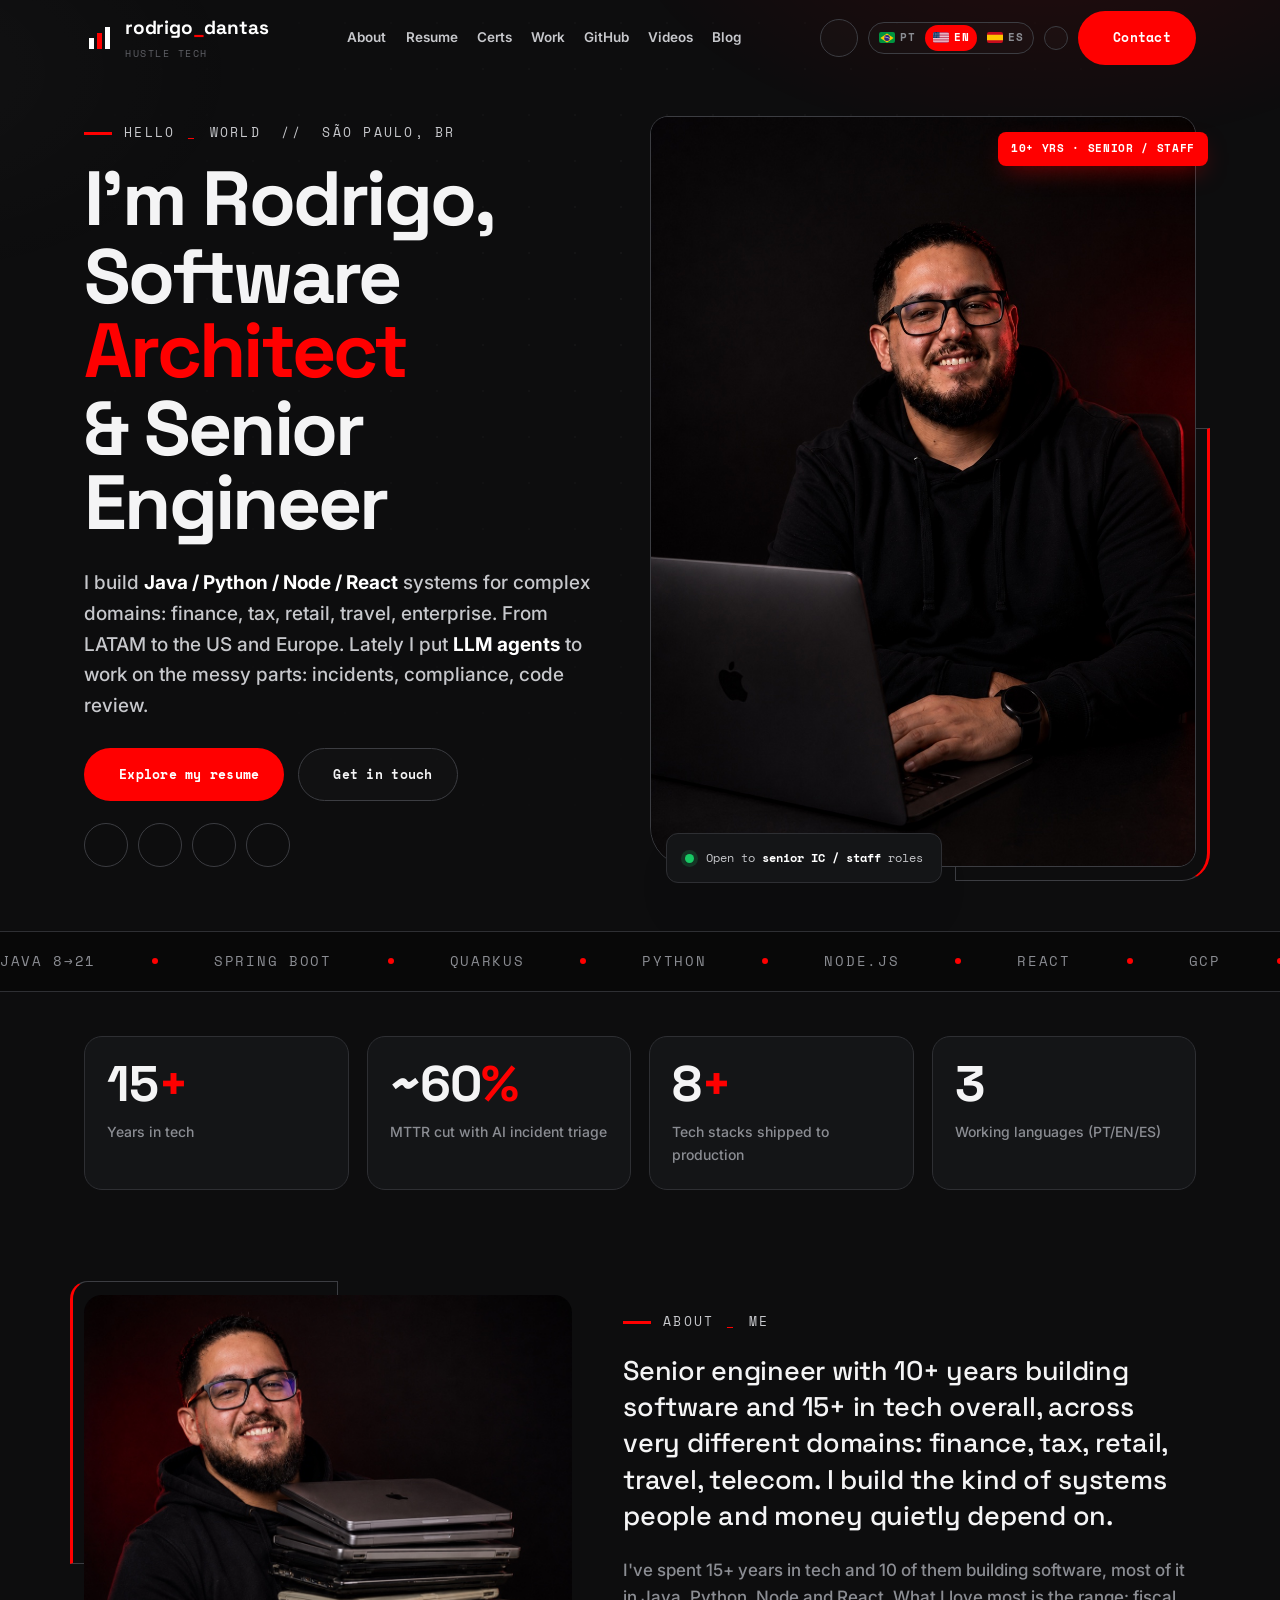
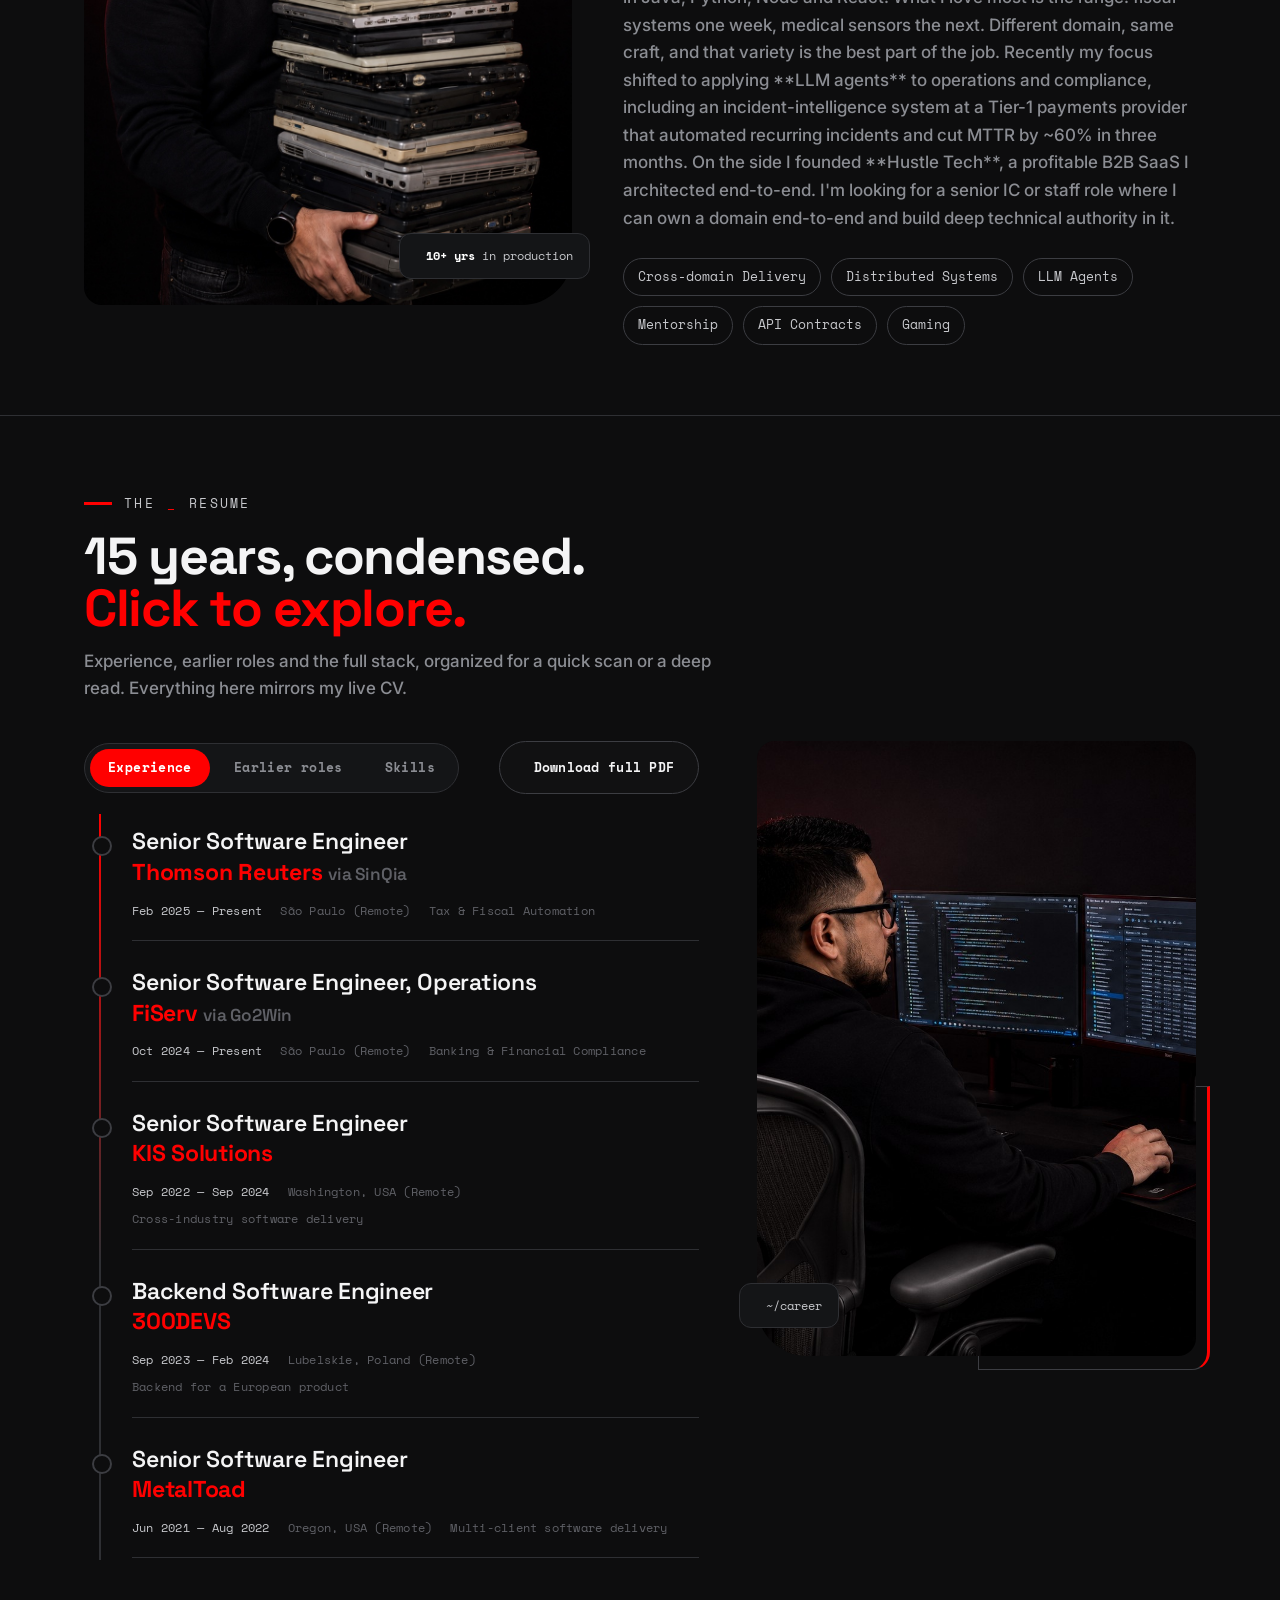
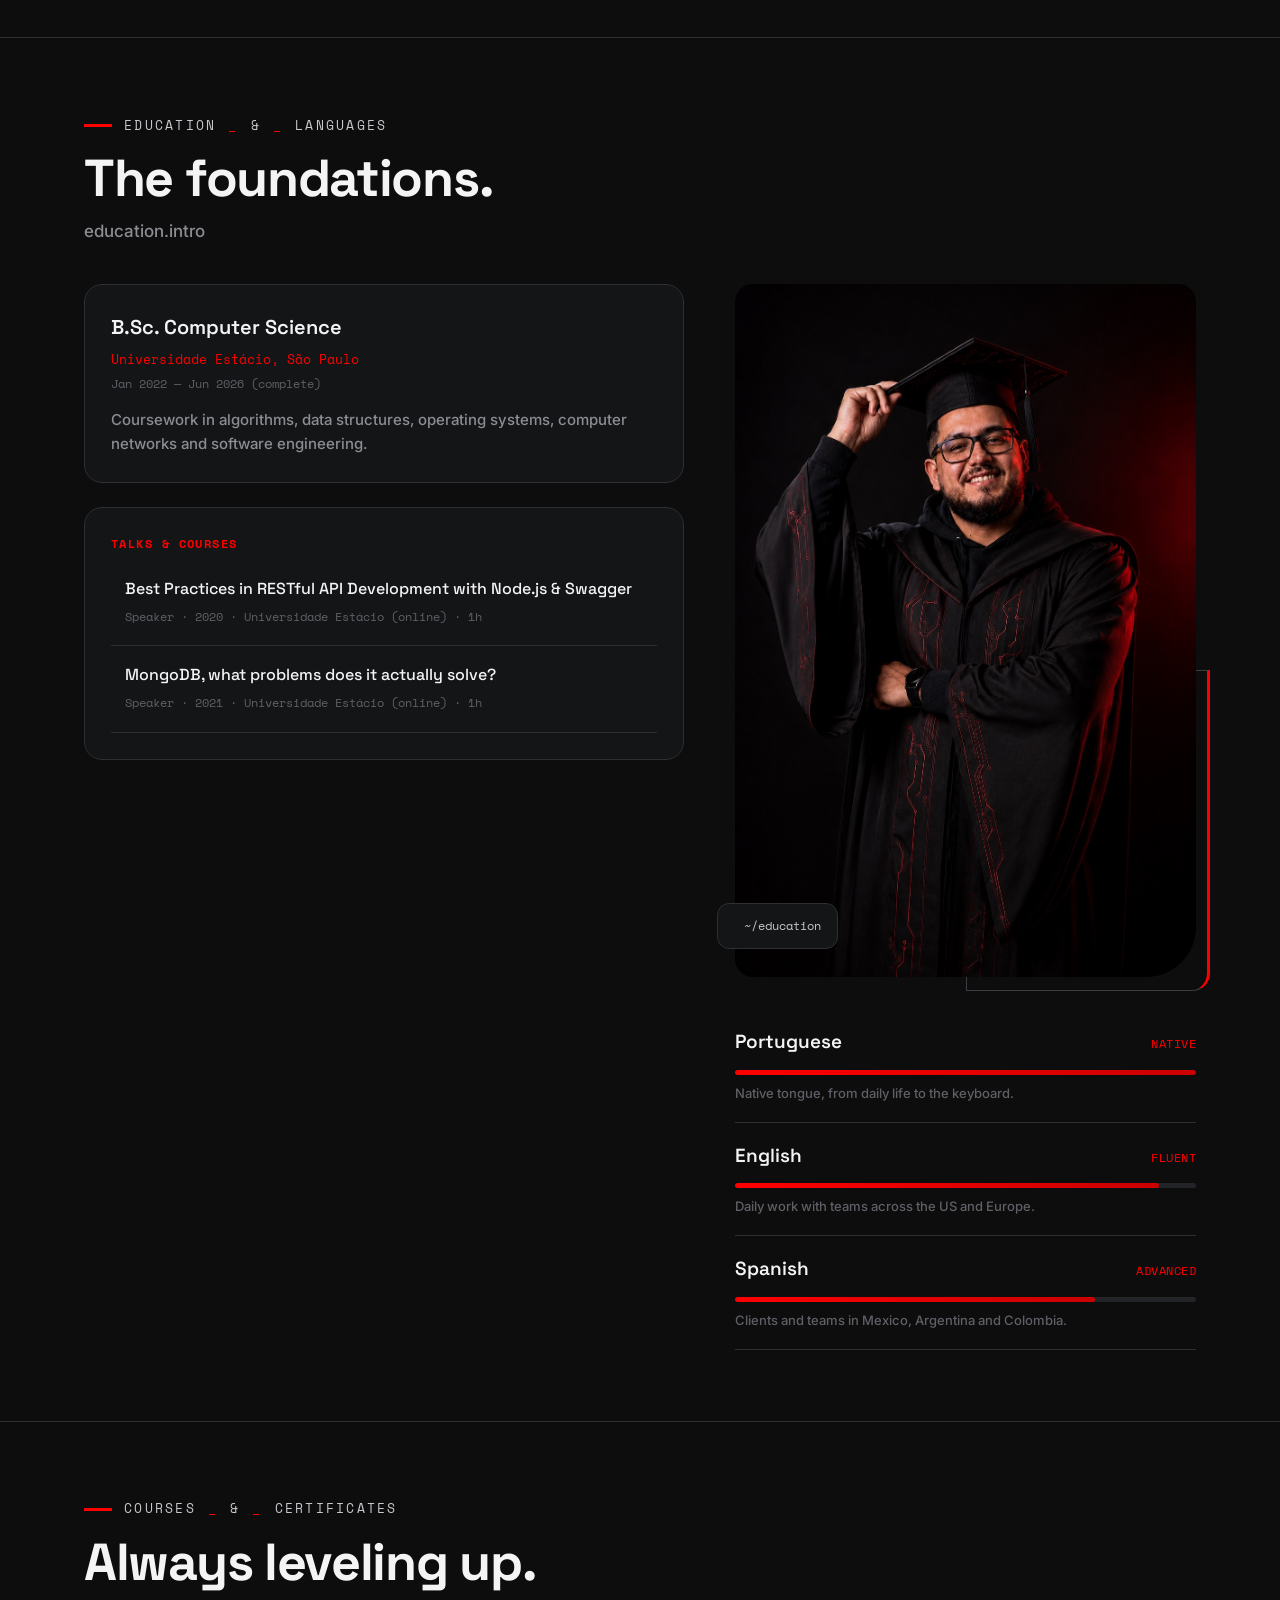
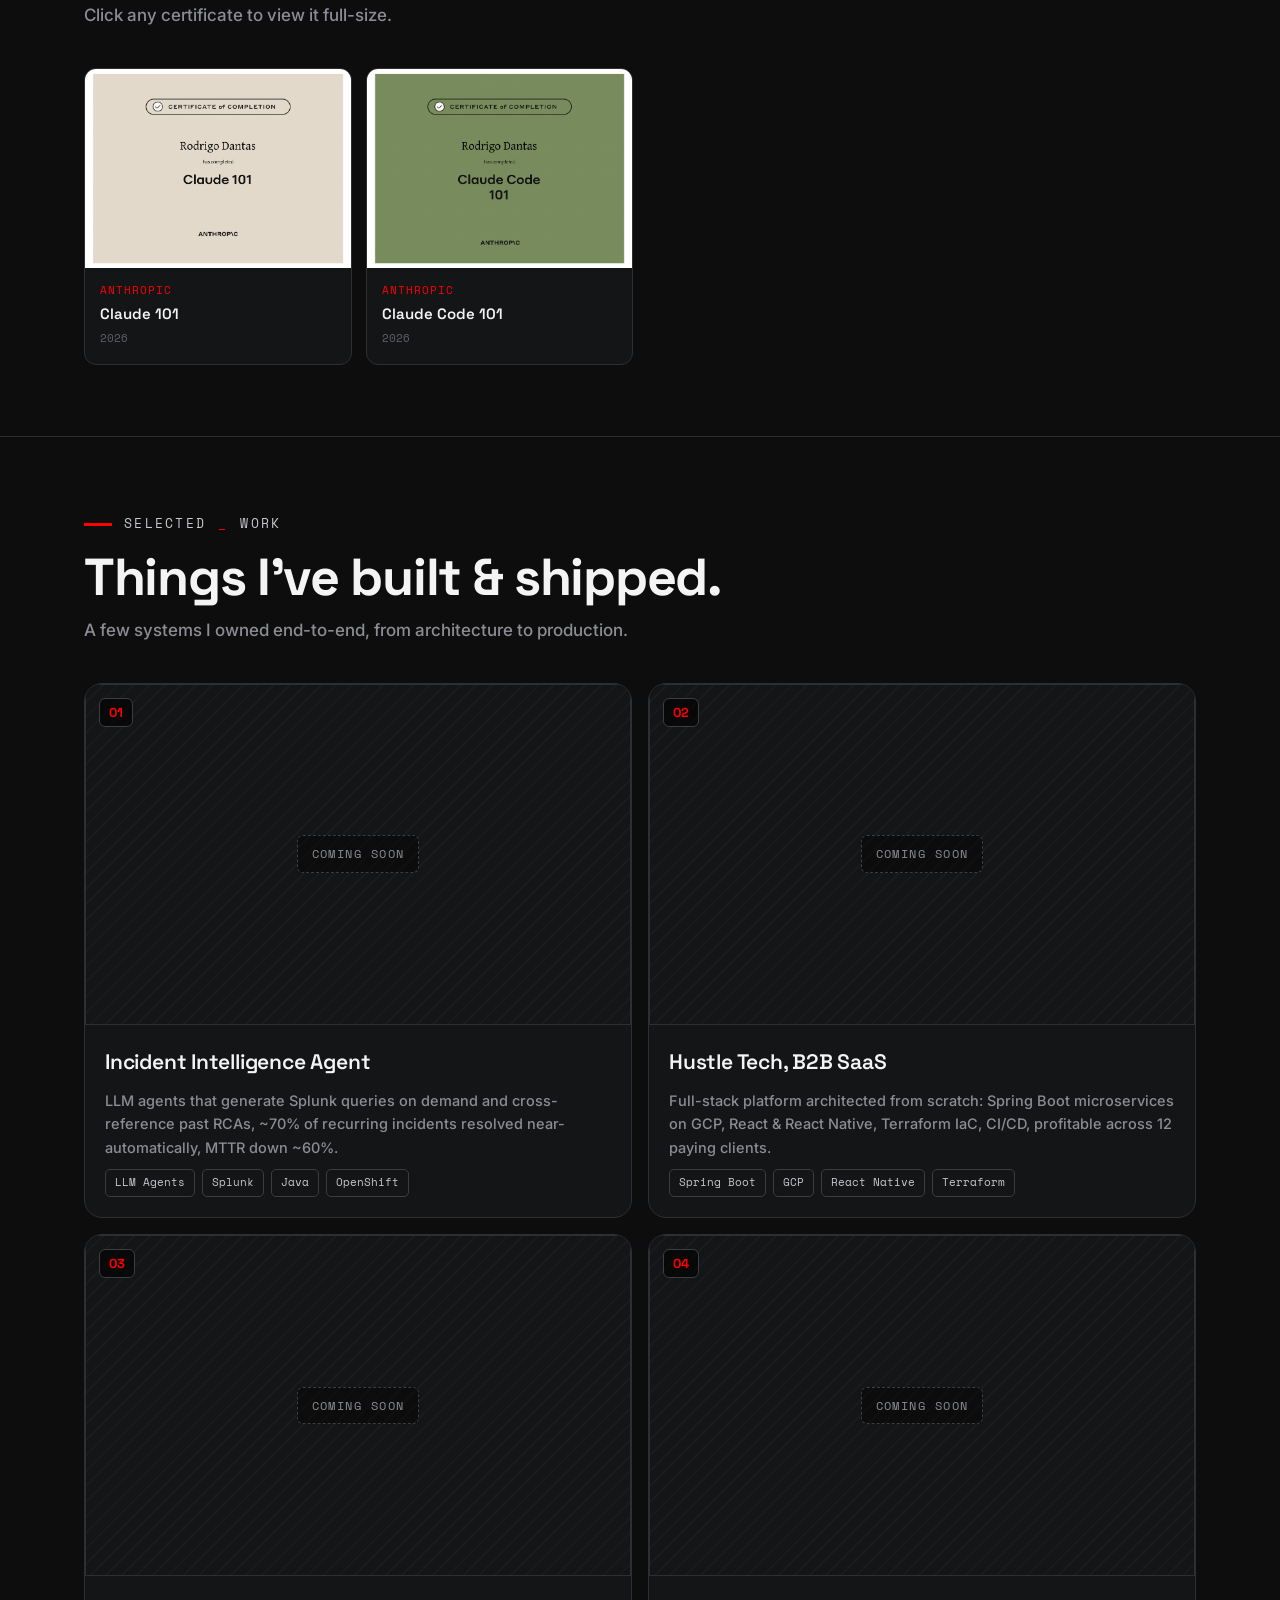
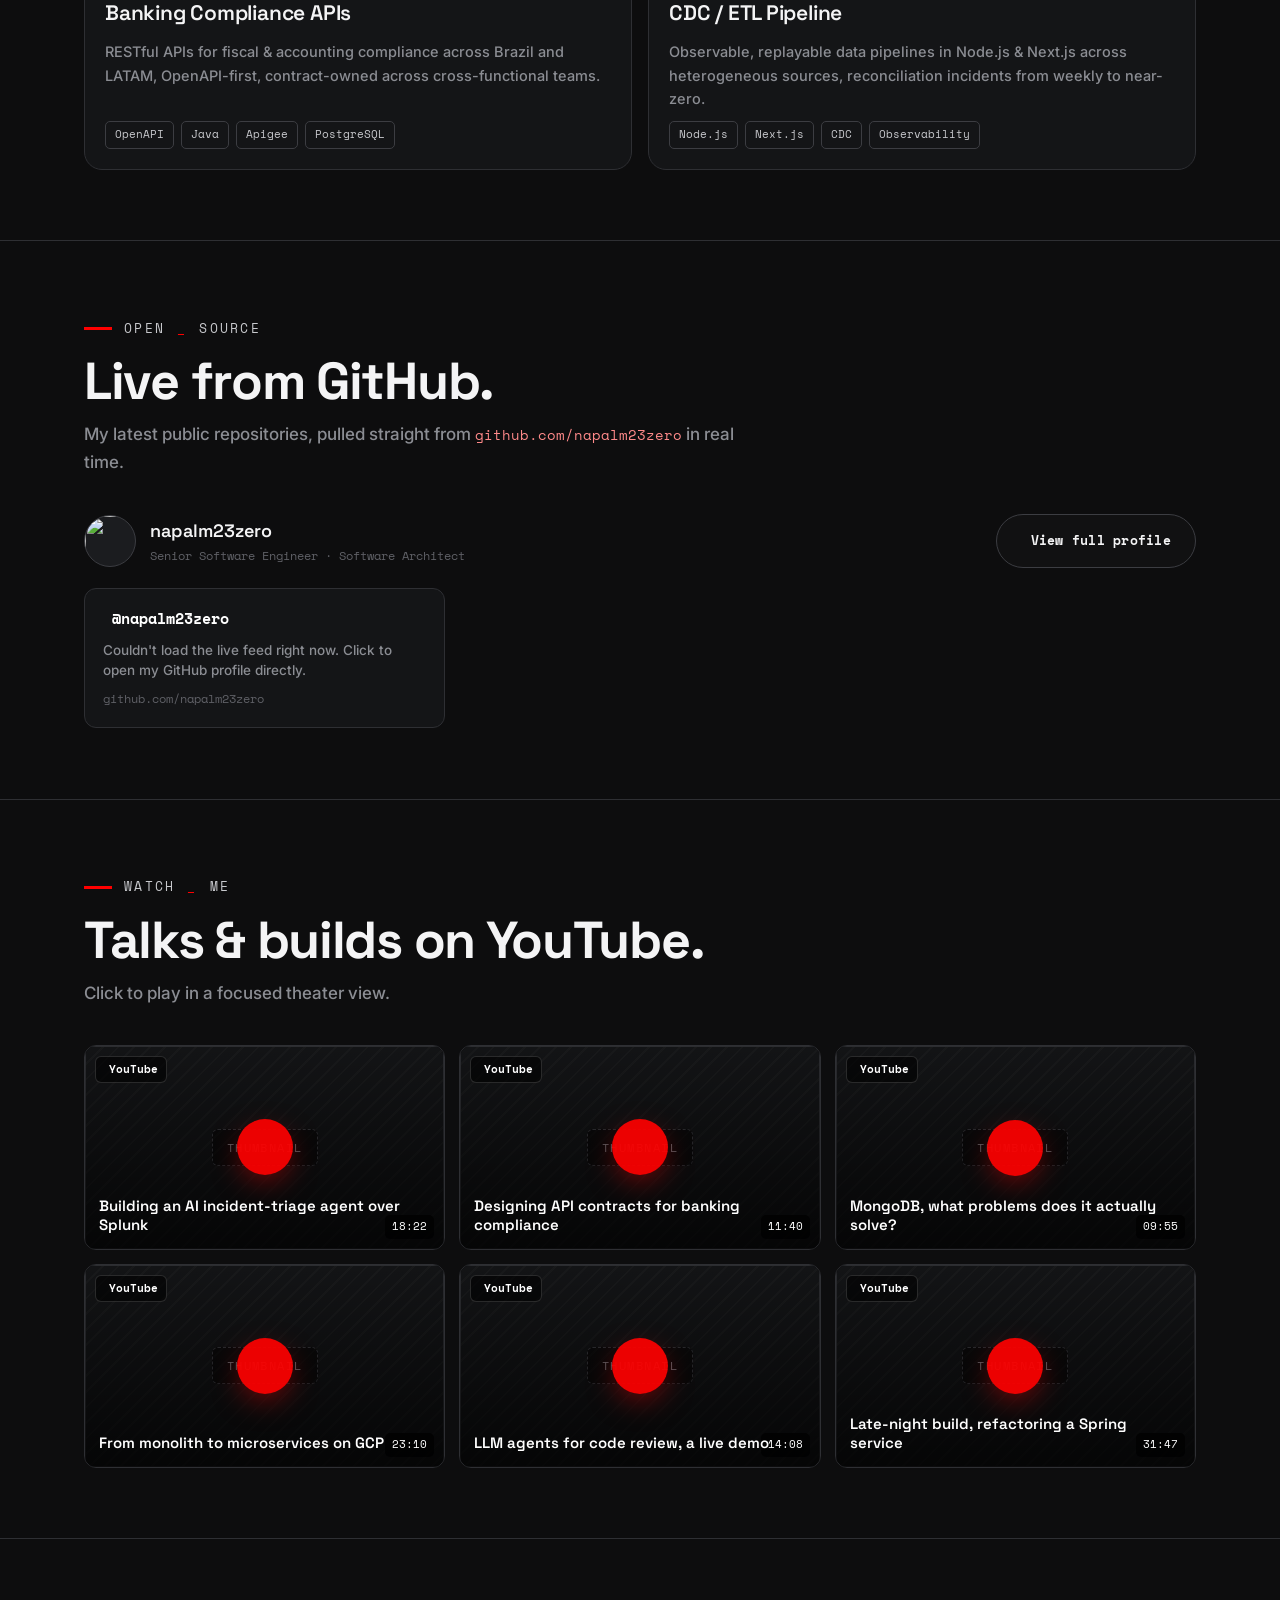
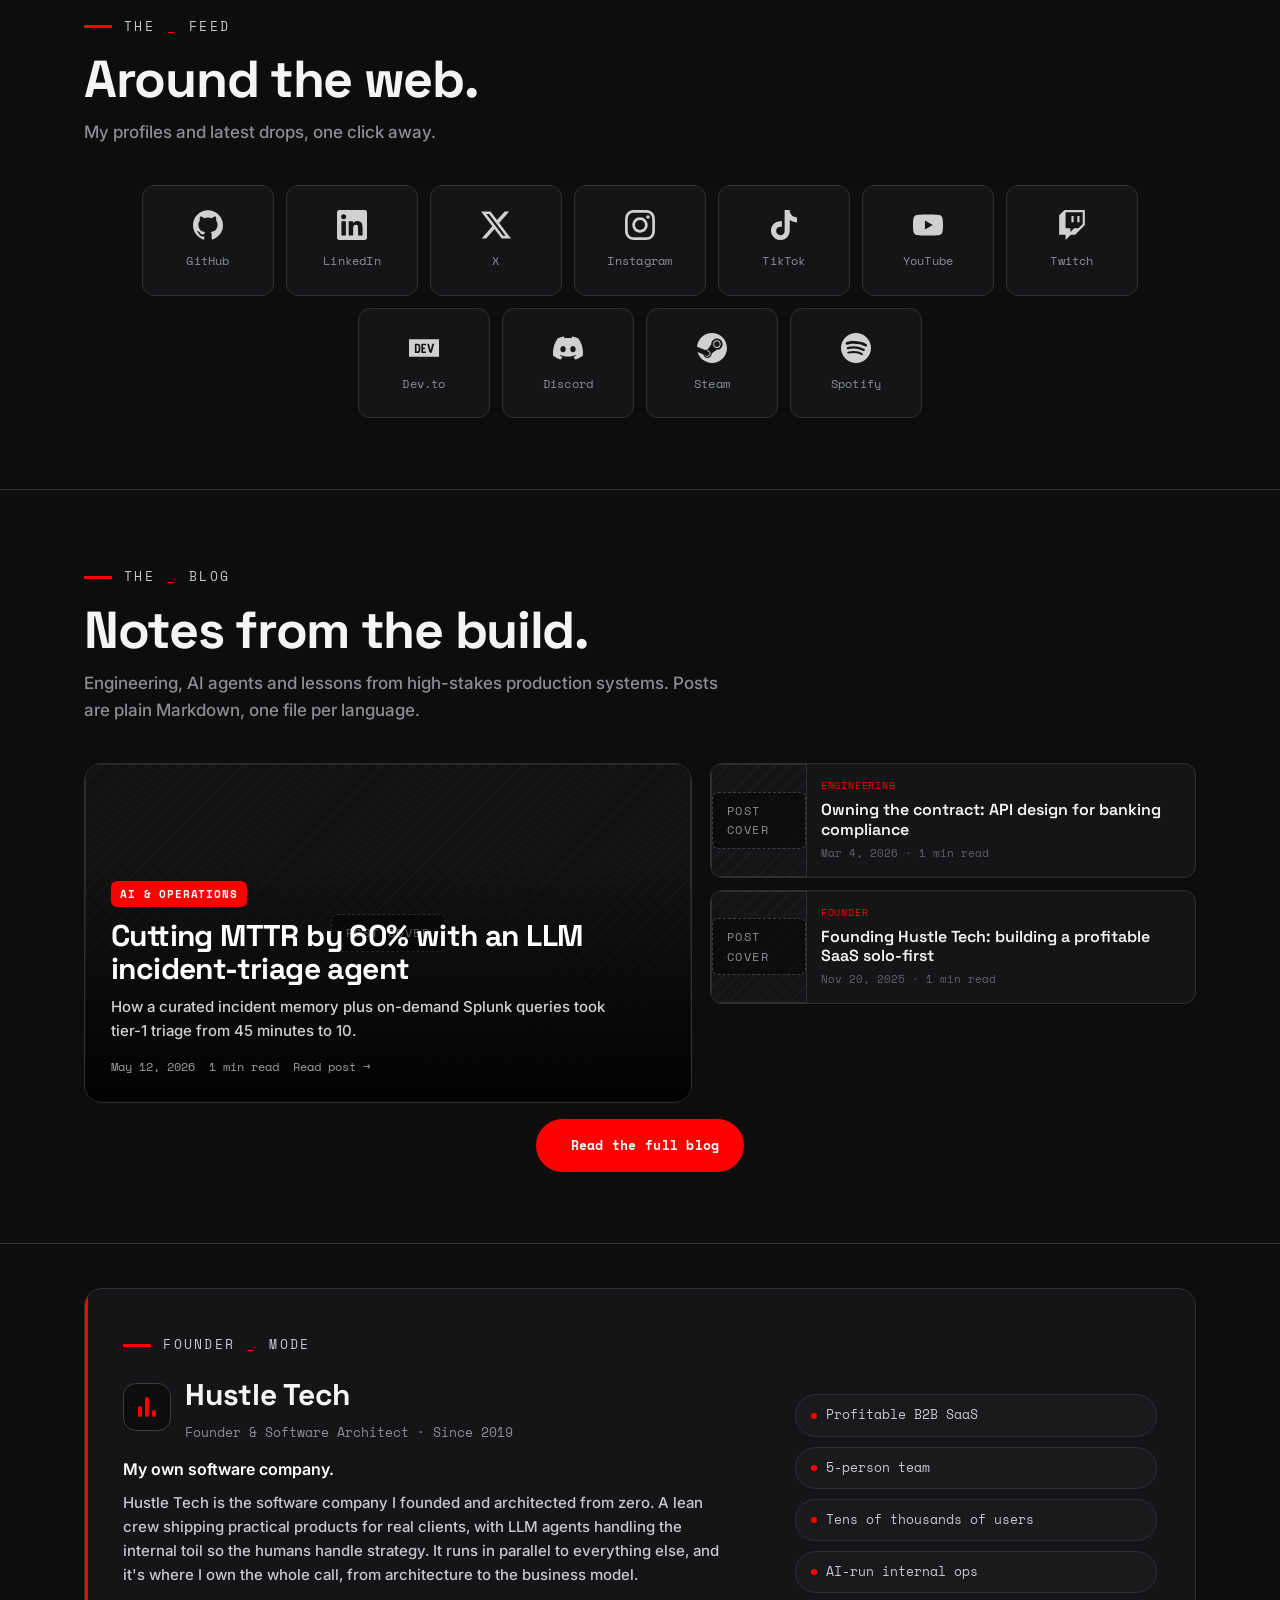
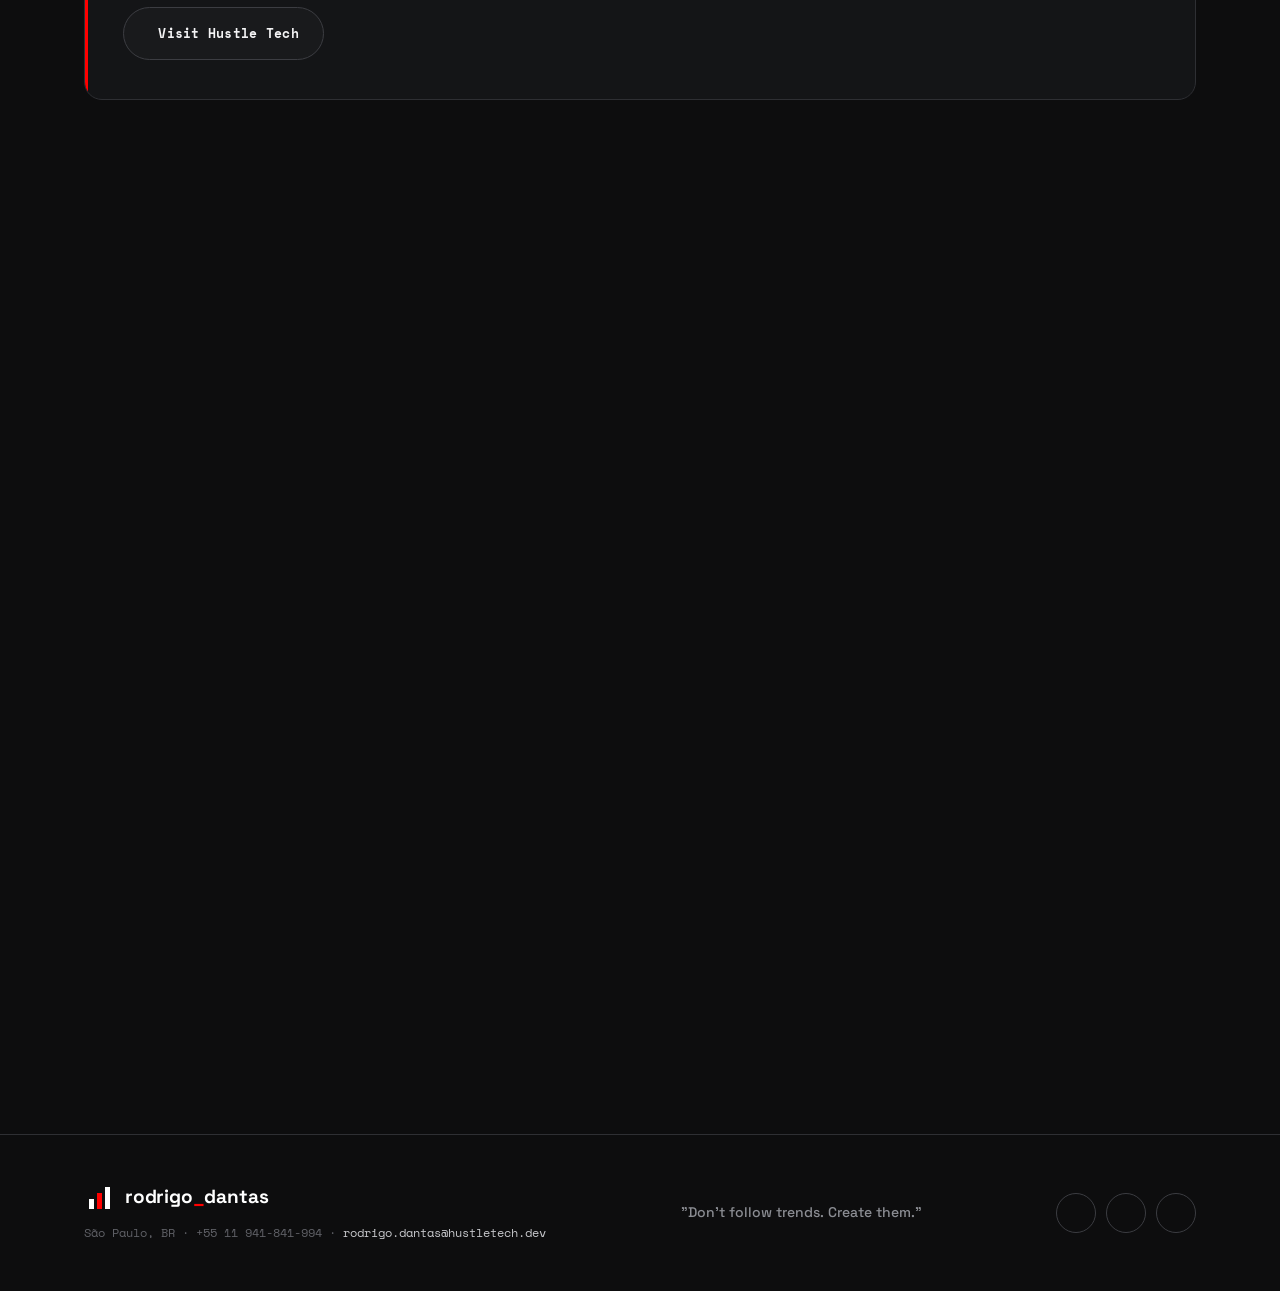
==== commit 4bd92736: "refactor: move education and certificates sections right below experience Reorder the page so academ" ====
--- a/index.html
+++ b/index.html
@@ -90,6 +90,26 @@
 
   <div class="divider"></div>
 
+  <!-- ===== EDUCATION / LANGUAGES (content/education · talks · languages) ===== -->
+  <section class="section" id="education">
+    <div class="wrap">
+      <div id="educationHead"></div>
+      <div class="edu" id="eduMount"></div>
+    </div>
+  </section>
+
+  <div class="divider"></div>
+
+  <!-- ===== CERTIFICATES (content/certificates) ===== -->
+  <section class="section" id="certs">
+    <div class="wrap">
+      <div id="certsHead"></div>
+      <div class="certs" id="certsGrid"></div>
+    </div>
+  </section>
+
+  <div class="divider"></div>
+
   <!-- ===== PORTFOLIO (content/portfolio) ===== -->
   <section class="section" id="work">
     <div class="wrap">
@@ -117,26 +137,6 @@
 
   <div class="divider"></div>
 
-  <!-- ===== EDUCATION / LANGUAGES (content/education · talks · languages) ===== -->
-  <section class="section" id="education">
-    <div class="wrap">
-      <div id="educationHead"></div>
-      <div class="edu" id="eduMount"></div>
-    </div>
-  </section>
-
-  <div class="divider"></div>
-
-  <!-- ===== CERTIFICATES (content/certificates) ===== -->
-  <section class="section" id="certs">
-    <div class="wrap">
-      <div id="certsHead"></div>
-      <div class="certs" id="certsGrid"></div>
-    </div>
-  </section>
-
-  <div class="divider"></div>
-
   <!-- ===== YOUTUBE VIDEOS (content/videos) ===== -->
   <section class="section" id="videos">
     <div class="wrap">
--- a/assets/css/components.css
+++ b/assets/css/components.css
@@ -160,6 +160,12 @@
 .edu__inst { color: var(--red); font-family: var(--font-mono); font-size: 13px; margin-top: 6px; }
 .edu__when { color: var(--fg-3); font-family: var(--font-mono); font-size: 12px; margin-top: 4px; }
 .edu__desc { color: var(--fg-2); font-size: 15px; margin-top: 14px; }
+.edu__photo { position: relative; border-radius: var(--r-lg) var(--r-lg) 50px var(--r-lg); margin-bottom: 32px; }
+.edu__photo img { width: 100%; height: auto; display: block; border-radius: inherit; }
+.edu__photo::after { content: ""; position: absolute; right: -14px; bottom: -14px; width: 52%; height: 46%; border: 1px solid var(--line-2); border-right: 3px solid var(--red); border-radius: 0 0 var(--r-lg) 0; z-index: -1; }
+.edu__photo .float-cap { position: absolute; left: -18px; bottom: 28px; background: var(--bg-1); border: 1px solid var(--line); border-radius: var(--r-md); padding: 12px 16px; box-shadow: var(--shadow); font-family: var(--font-mono); font-size: 12px; color: var(--fg-1); display: flex; align-items: center; gap: 10px; z-index: 3; }
+.edu__photo .float-cap .ph { color: var(--red); font-size: 18px; }
+@media (max-width: 900px){ .edu__photo { max-width: 360px; } }
 .talk { display: flex; gap: 14px; padding: 16px 0; border-bottom: 1px solid var(--line); }
 .talk .ph { color: var(--red); font-size: 22px; flex: 0 0 auto; margin-top: 2px; }
 .talk b { font-family: var(--font-display); font-weight: 500; font-size: 16px; display: block; }
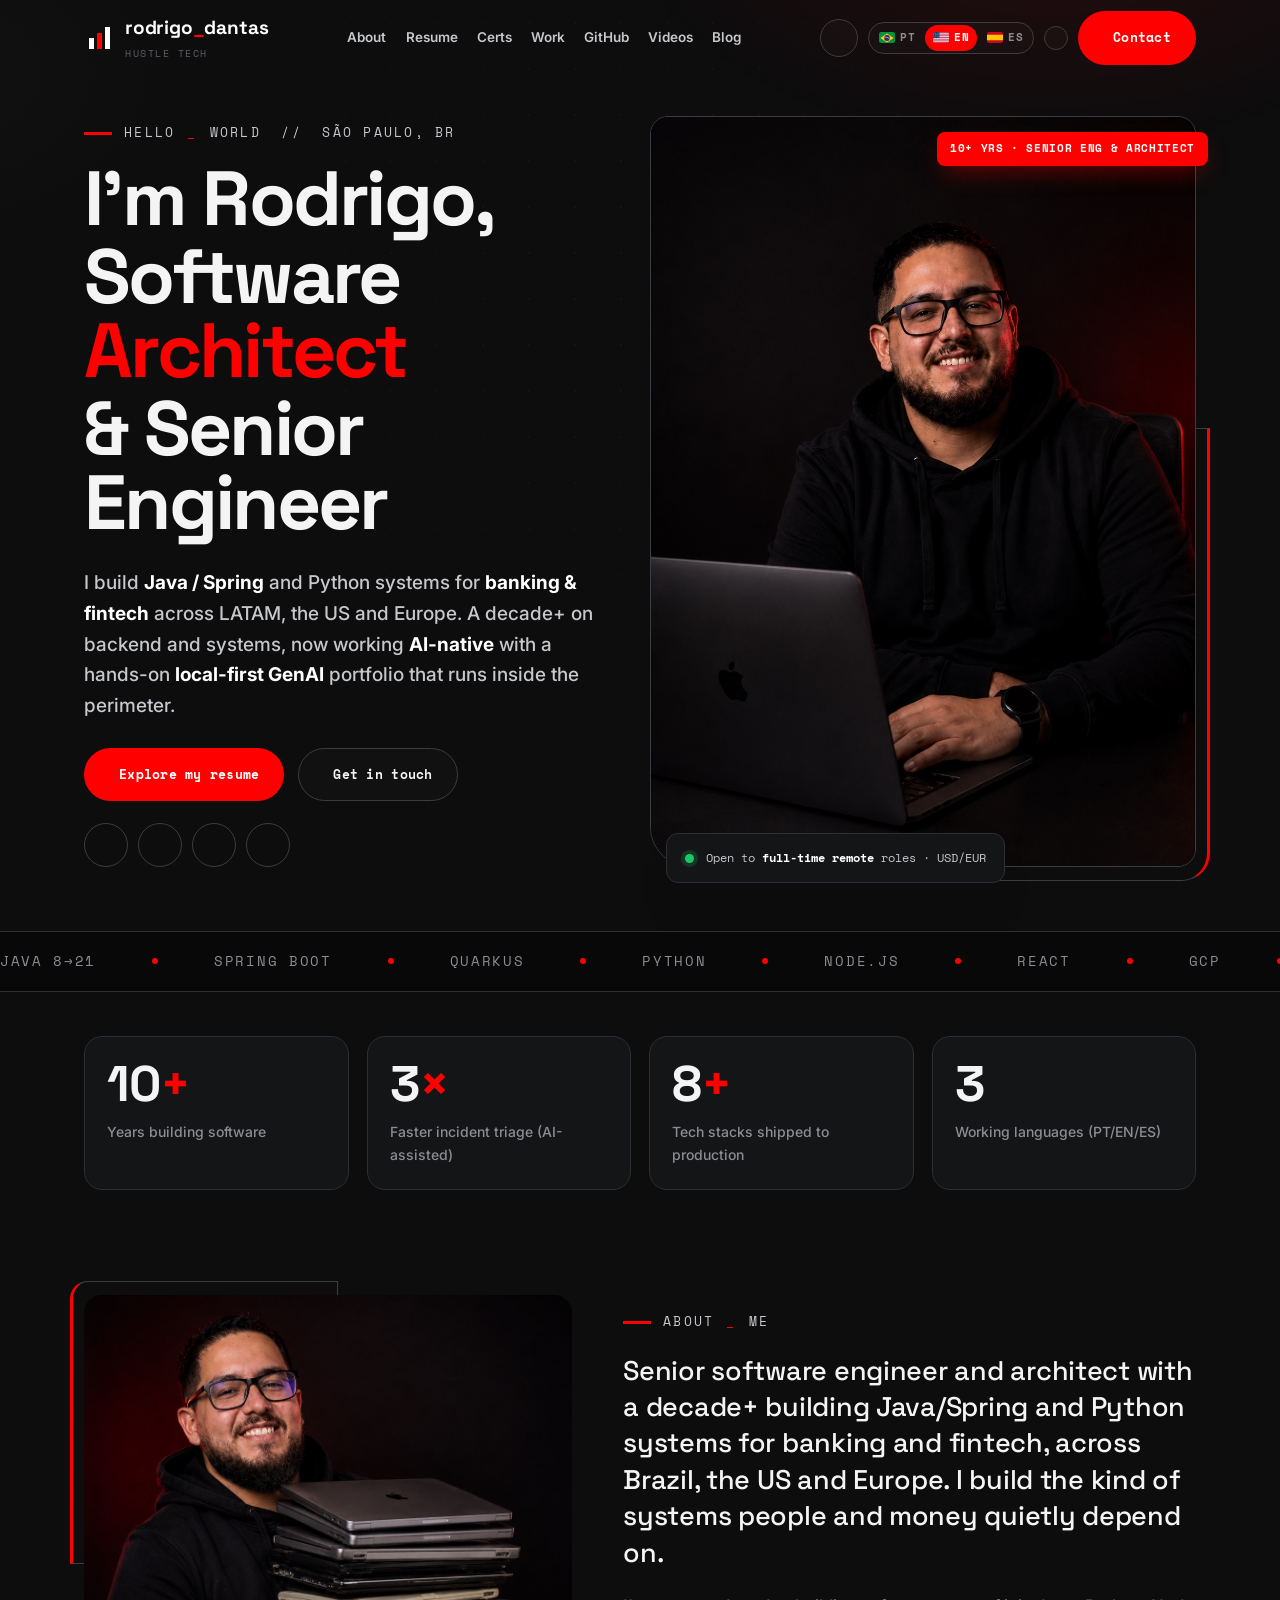
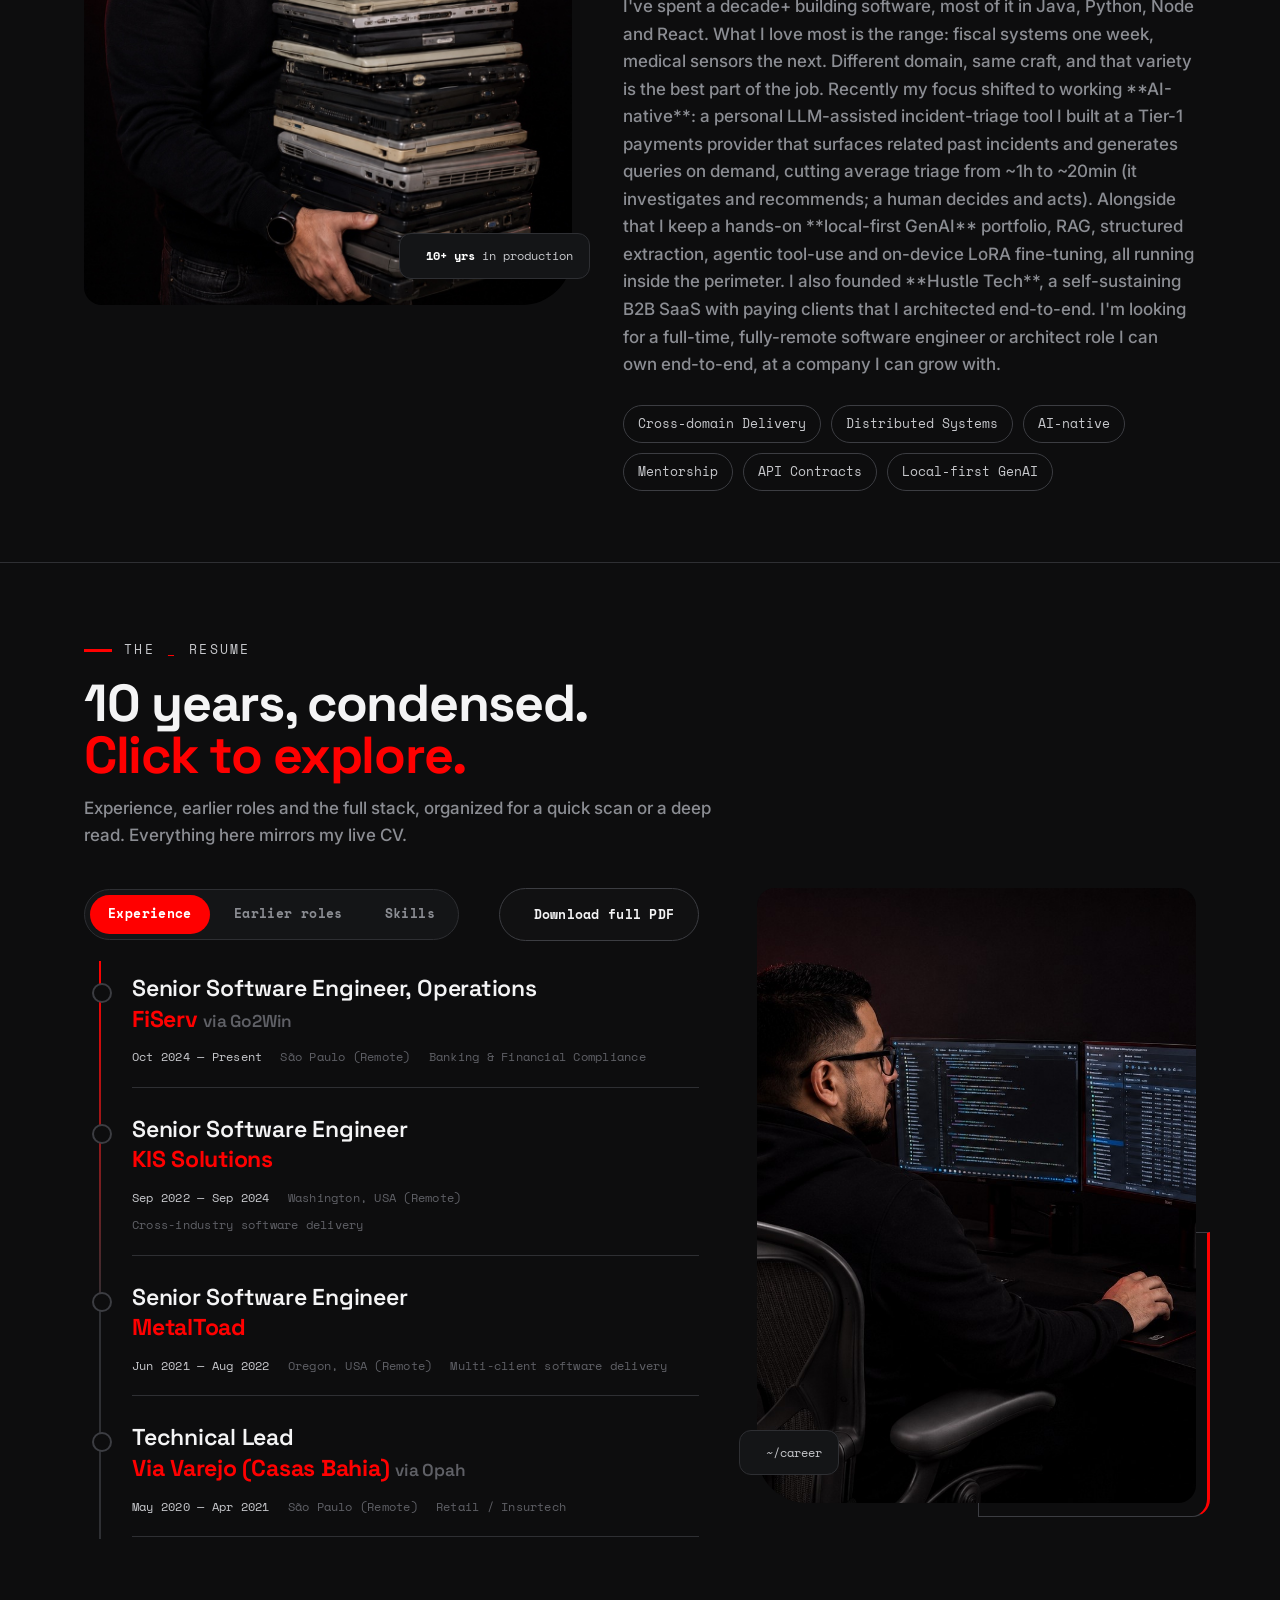
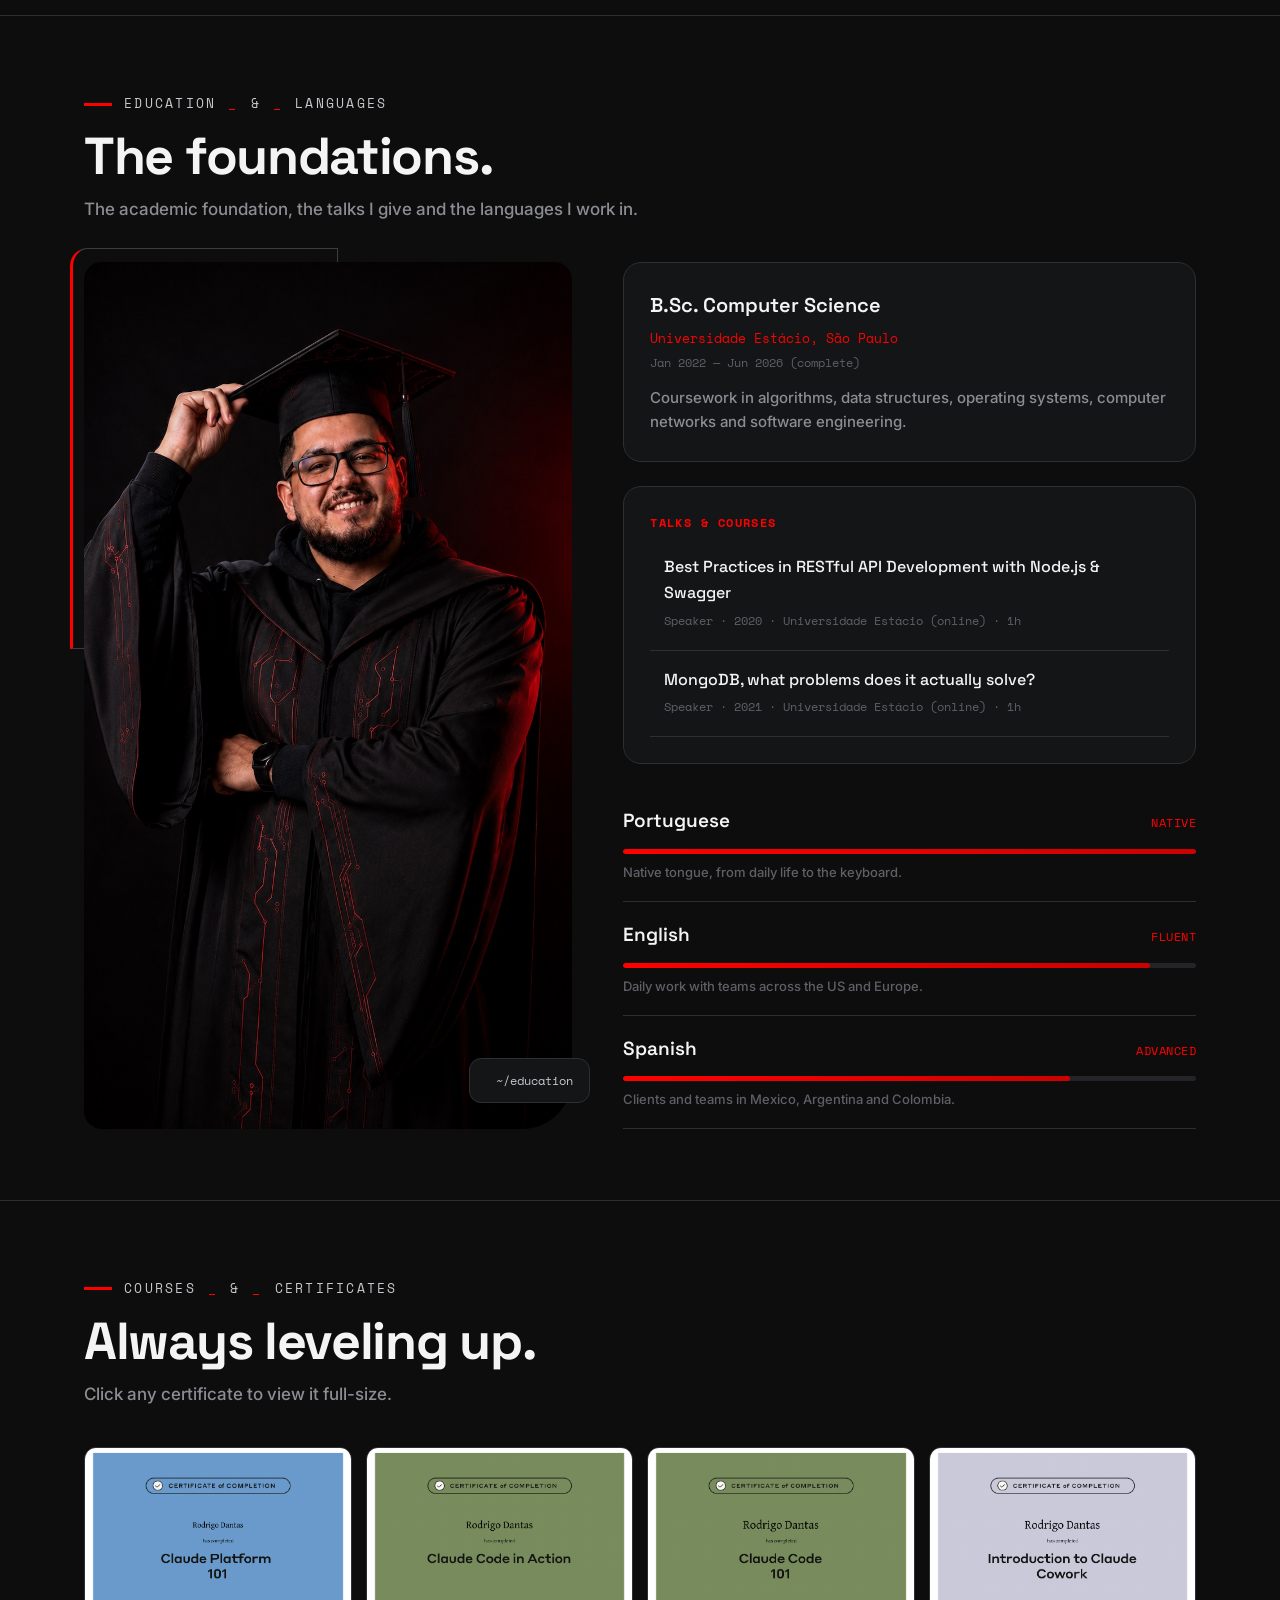
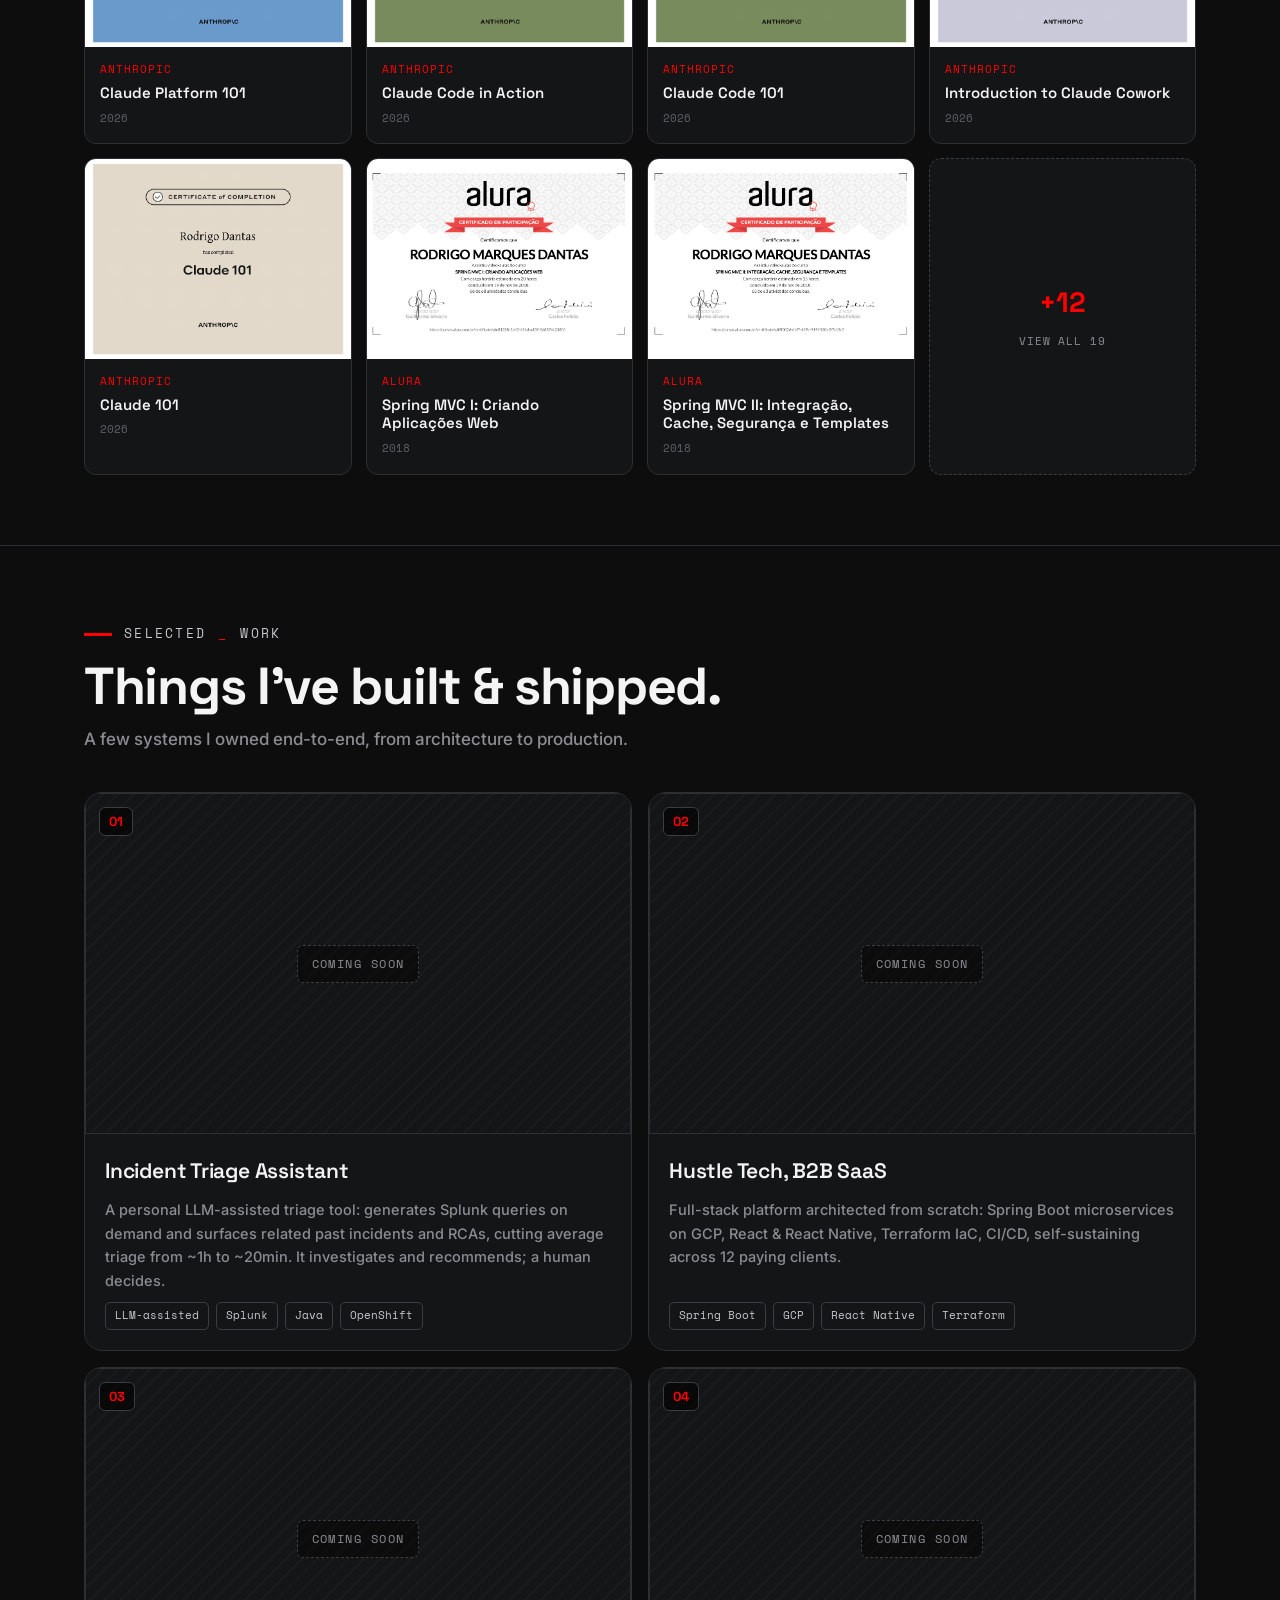
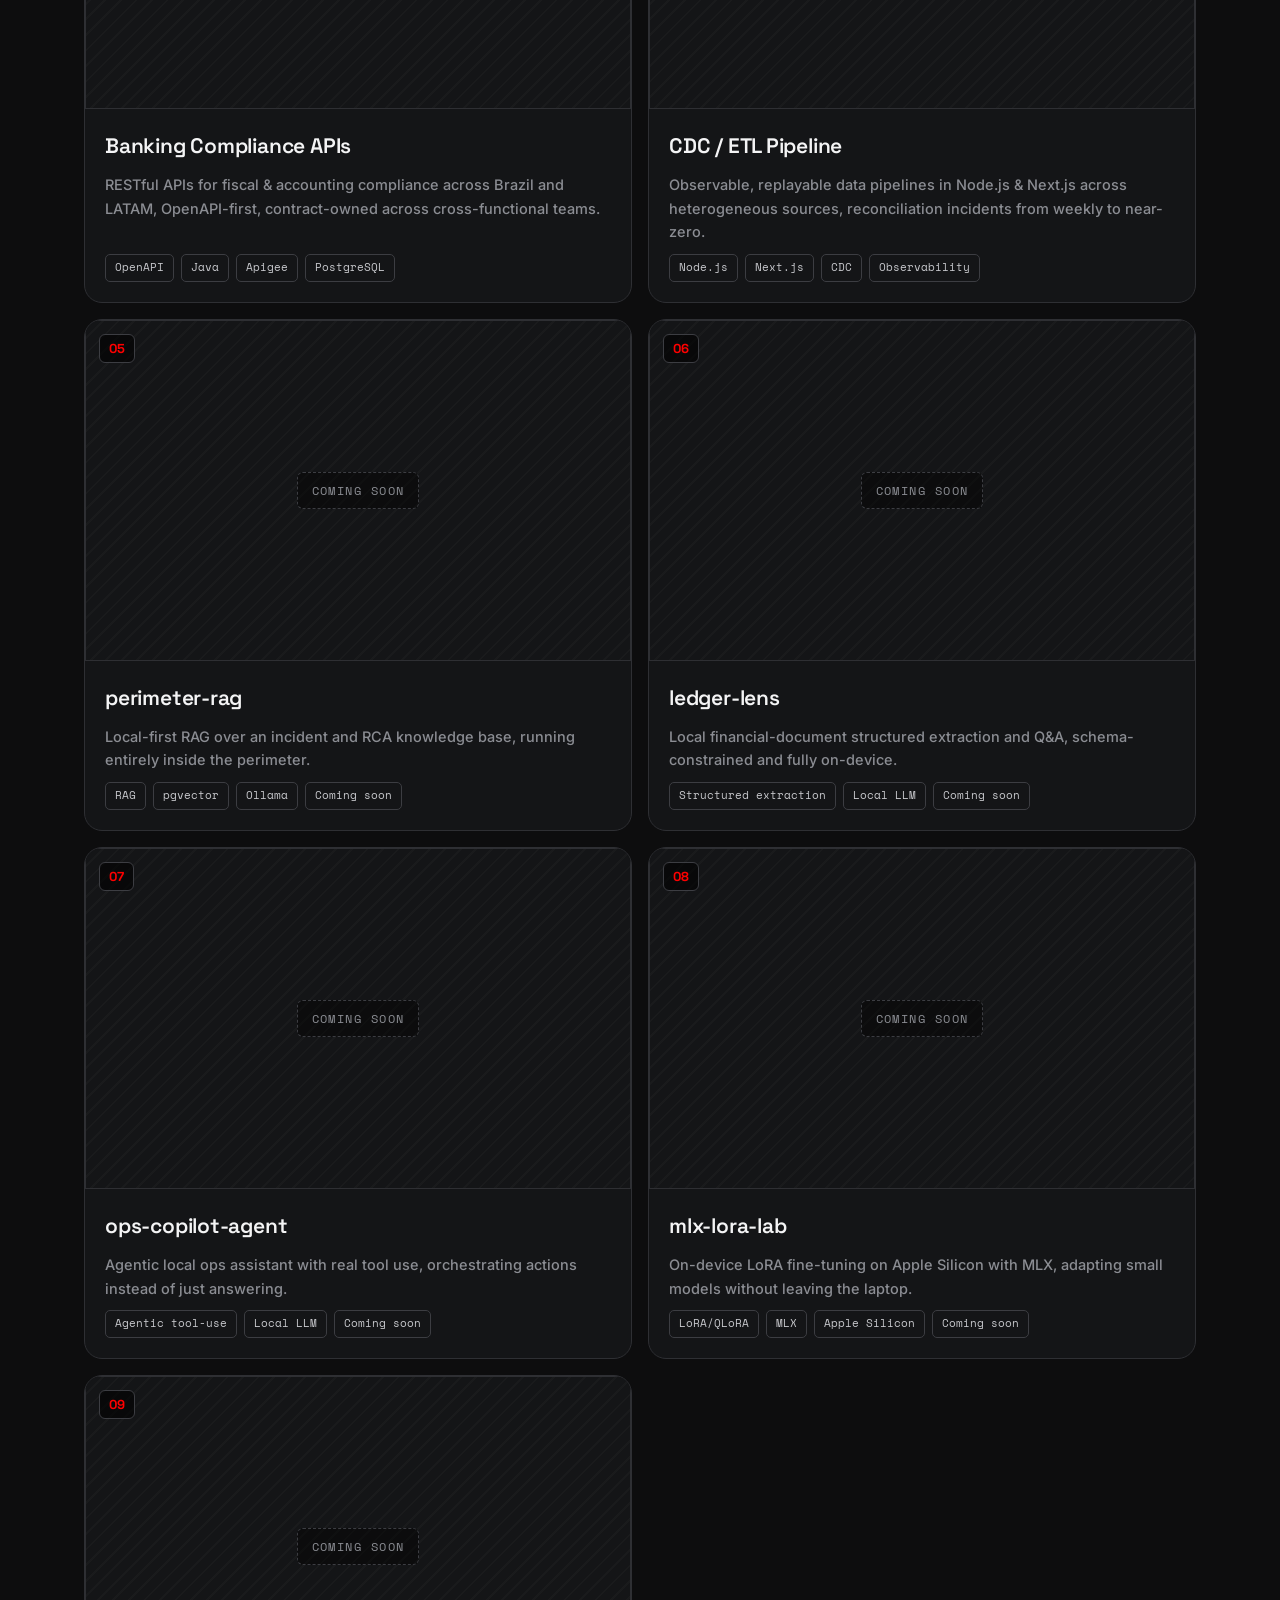
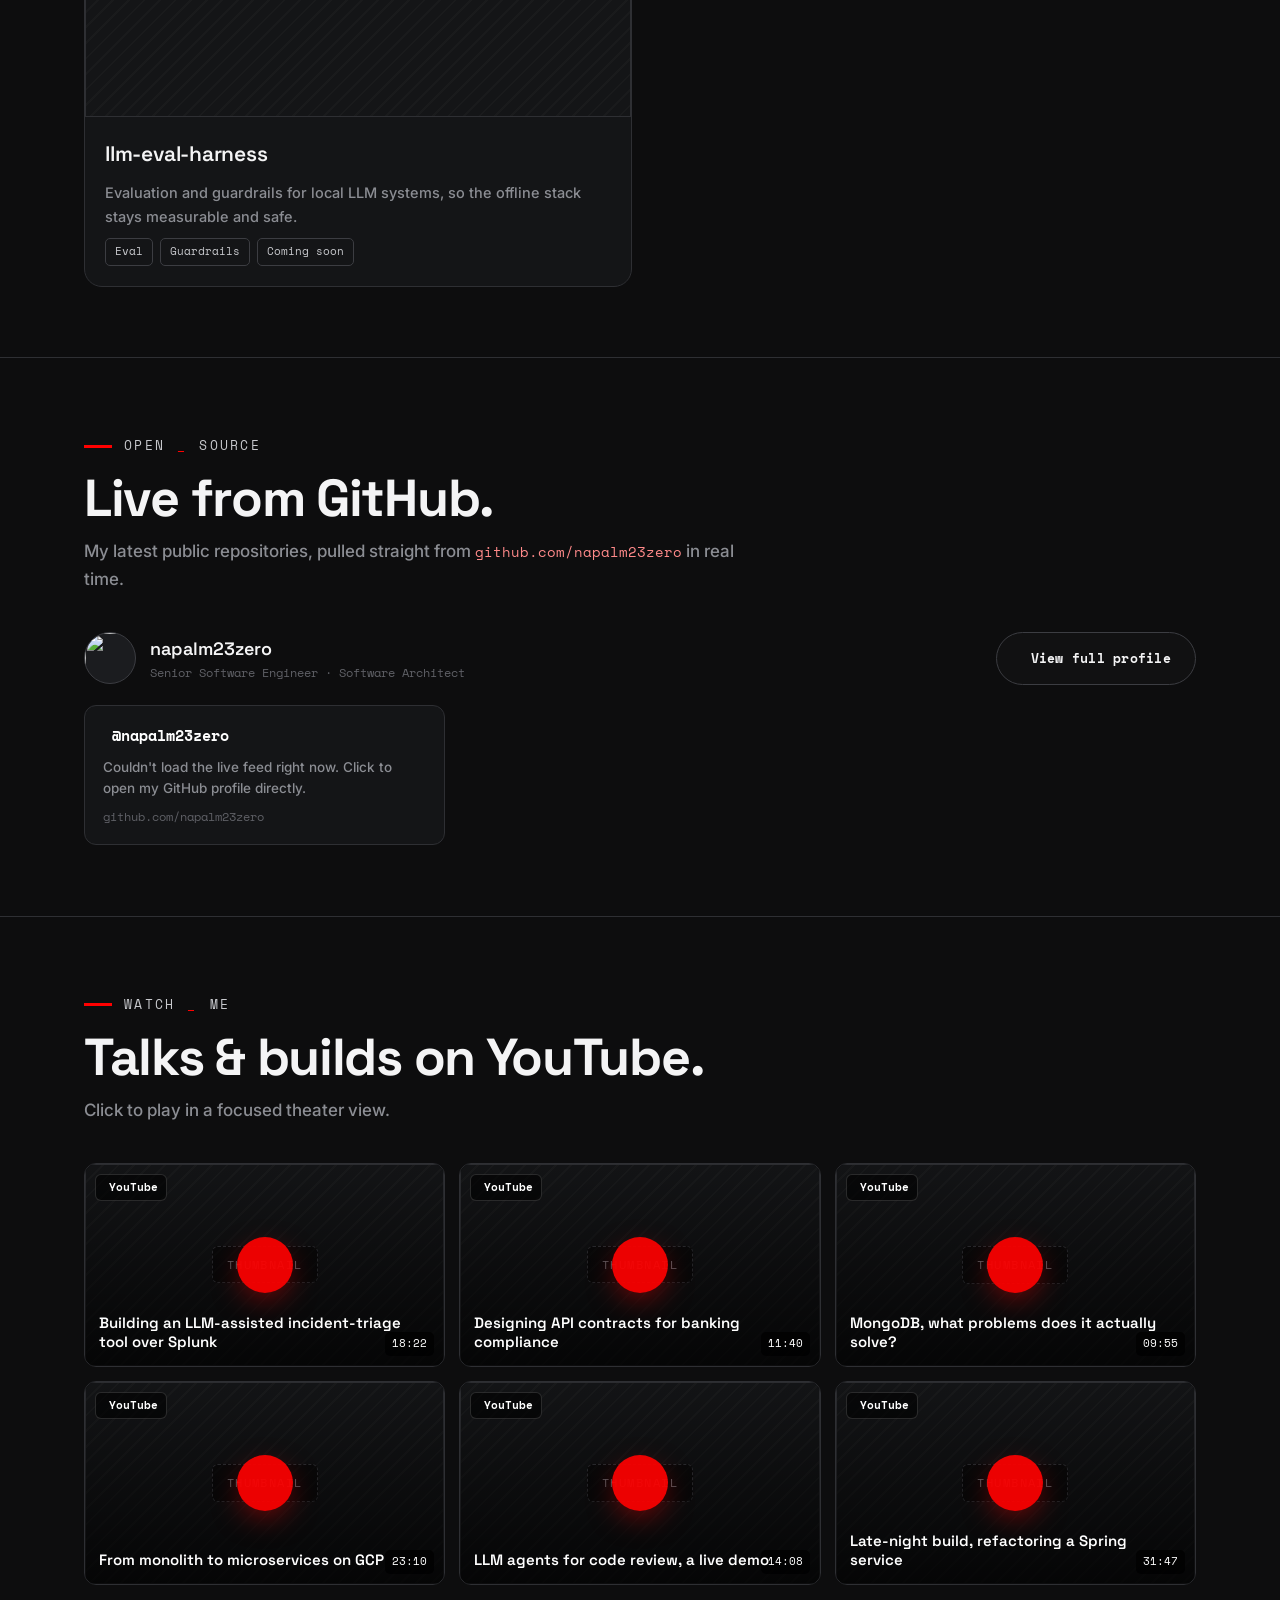
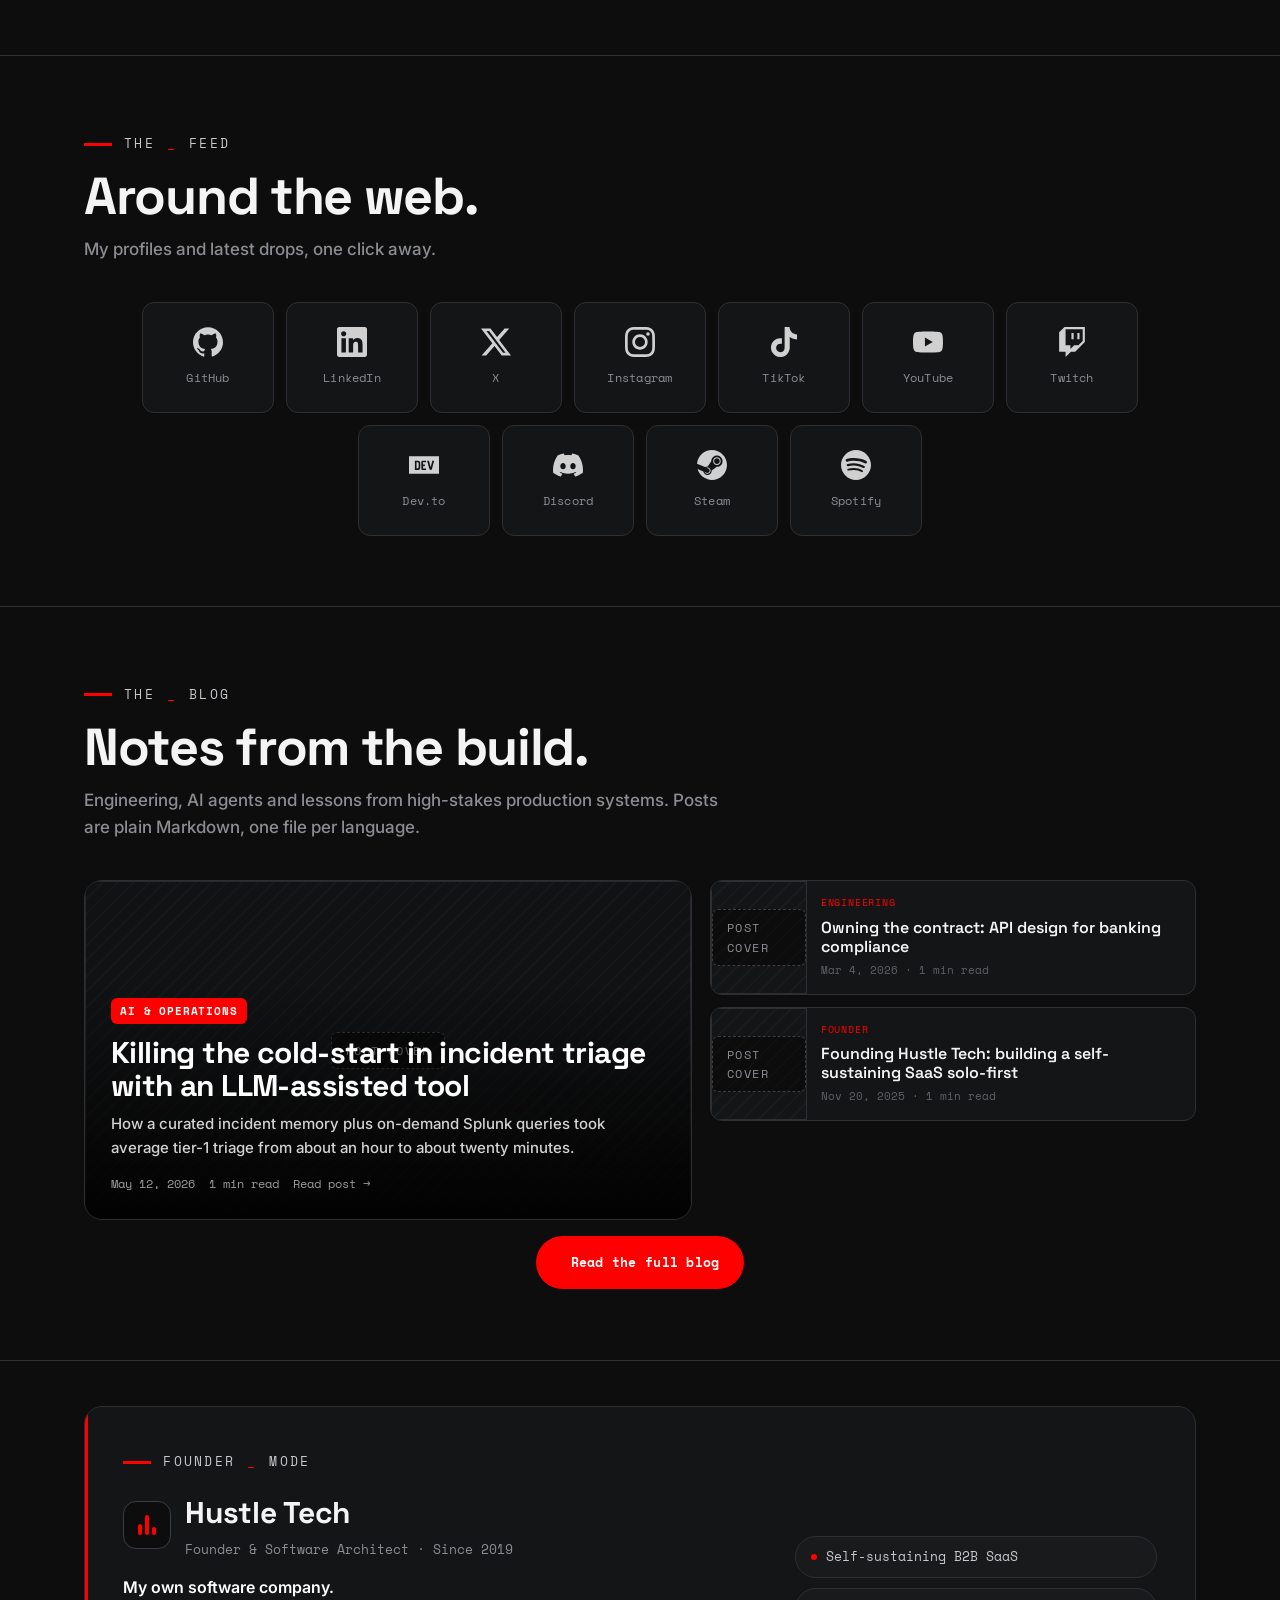
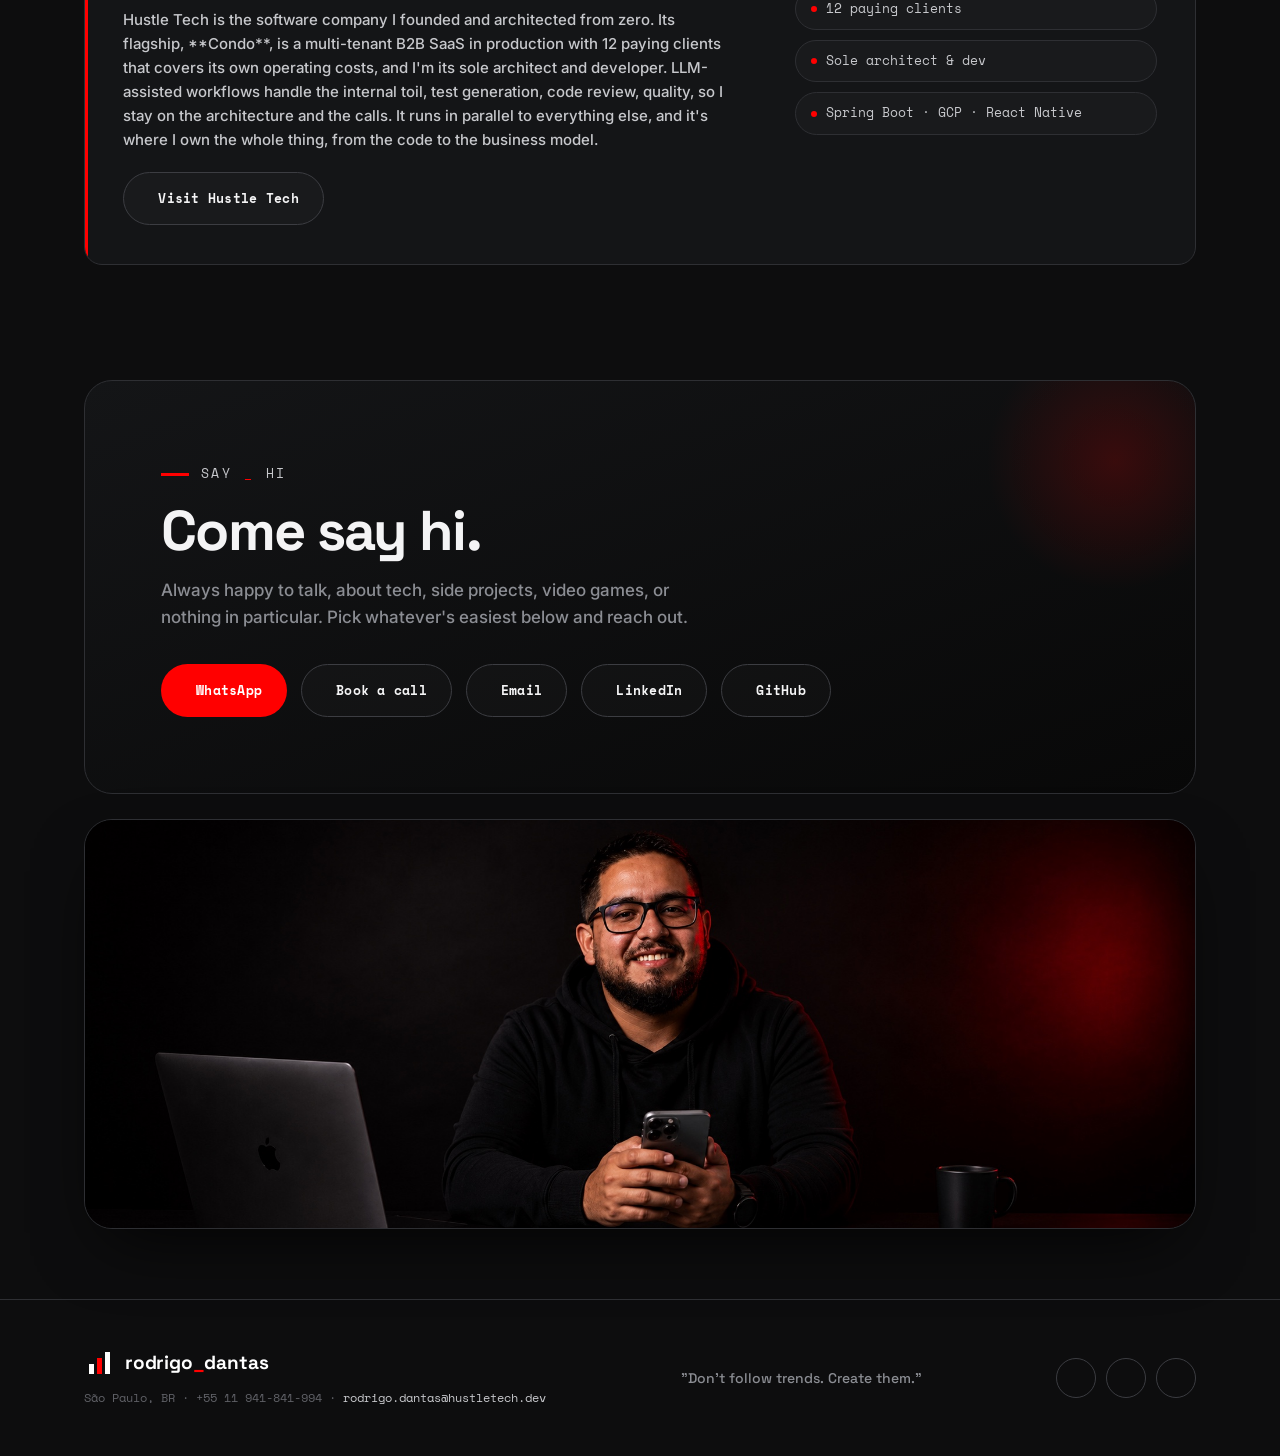
==== commit 1a6d3859: "refactor(content): align site copy with master profile spec across pt/en/es - Positioning: Senior So" ====
--- a/index.html
+++ b/index.html
@@ -13,8 +13,8 @@
     } catch (e) { document.documentElement.setAttribute("data-theme", "dark"); }
   })();
 </script>
-<title>Rodrigo Dantas — Senior Software Engineer &amp; Architect</title>
-<meta name="description" content="Senior Software Engineer & Software Architect. 10+ years building Java/Python/Node/React systems across finance, tax, retail, travel and enterprise, in LATAM, the US and Europe. Founder of Hustle Tech." />
+<title>Rodrigo Dantas — Senior Software Engineer &amp; Architect · Fintech · AI-native</title>
+<meta name="description" content="Rodrigo Dantas — Senior Software Engineer & Architect. A decade+ building Java/Spring and Python systems for banking and fintech across LATAM, the US, and Europe. AI-native engineer with hands-on local-first GenAI. Founder of Hustle Tech. Remote, USD, Brazil-based." />
 <link rel="icon" type="image/svg+xml" href="assets/favicon.svg" />
 <link rel="preconnect" href="https://fonts.googleapis.com" />
 <link rel="preconnect" href="https://fonts.gstatic.com" crossorigin />
--- a/assets/css/components.css
+++ b/assets/css/components.css
@@ -152,7 +152,7 @@
 @media (max-width: 680px){ .skills { grid-template-columns: 1fr; } }
 
 /* education / courses / languages */
-.edu { display: grid; grid-template-columns: 1.3fr 1fr; gap: clamp(28px, 4vw, 56px); align-items: start; }
+.edu { display: grid; grid-template-columns: 0.92fr 1.08fr; gap: clamp(28px, 4vw, 56px); align-items: stretch; }
 @media (max-width: 900px){ .edu { grid-template-columns: 1fr; } }
 .edu__card { background: var(--bg-1); border: 1px solid var(--line); border-radius: var(--r-lg); padding: 26px; }
 .edu__card + .edu__card { margin-top: 16px; }
@@ -160,12 +160,12 @@
 .edu__inst { color: var(--red); font-family: var(--font-mono); font-size: 13px; margin-top: 6px; }
 .edu__when { color: var(--fg-3); font-family: var(--font-mono); font-size: 12px; margin-top: 4px; }
 .edu__desc { color: var(--fg-2); font-size: 15px; margin-top: 14px; }
-.edu__photo { position: relative; border-radius: var(--r-lg) var(--r-lg) 50px var(--r-lg); margin-bottom: 32px; }
-.edu__photo img { width: 100%; height: auto; display: block; border-radius: inherit; }
-.edu__photo::after { content: ""; position: absolute; right: -14px; bottom: -14px; width: 52%; height: 46%; border: 1px solid var(--line-2); border-right: 3px solid var(--red); border-radius: 0 0 var(--r-lg) 0; z-index: -1; }
-.edu__photo .float-cap { position: absolute; left: -18px; bottom: 28px; background: var(--bg-1); border: 1px solid var(--line); border-radius: var(--r-md); padding: 12px 16px; box-shadow: var(--shadow); font-family: var(--font-mono); font-size: 12px; color: var(--fg-1); display: flex; align-items: center; gap: 10px; z-index: 3; }
+.edu__photo { position: relative; height: 100%; min-height: 460px; border-radius: var(--r-lg) var(--r-lg) 50px var(--r-lg); }
+.edu__photo img { width: 100%; height: 100%; object-fit: cover; object-position: 50% 30%; display: block; border-radius: inherit; }
+.edu__photo::after { content: ""; position: absolute; left: -14px; top: -14px; width: 54%; height: 46%; border: 1px solid var(--line-2); border-left: 3px solid var(--red); border-radius: var(--r-lg) 0 0 0; z-index: -1; }
+.edu__photo .float-cap { position: absolute; right: -18px; bottom: 26px; background: var(--bg-1); border: 1px solid var(--line); border-radius: var(--r-md); padding: 12px 16px; box-shadow: var(--shadow); font-family: var(--font-mono); font-size: 12px; color: var(--fg-1); display: flex; align-items: center; gap: 10px; z-index: 3; }
 .edu__photo .float-cap .ph { color: var(--red); font-size: 18px; }
-@media (max-width: 900px){ .edu__photo { max-width: 360px; } }
+@media (max-width: 900px){ .edu__photo { height: auto; aspect-ratio: 4/5; max-width: 360px; } }
 .talk { display: flex; gap: 14px; padding: 16px 0; border-bottom: 1px solid var(--line); }
 .talk .ph { color: var(--red); font-size: 22px; flex: 0 0 auto; margin-top: 2px; }
 .talk b { font-family: var(--font-display); font-weight: 500; font-size: 16px; display: block; }
--- a/assets/css/additions.css
+++ b/assets/css/additions.css
@@ -23,6 +23,19 @@
 .modal__panel-head .ph { color: var(--red); font-size: 22px; }
 .modal__panel-head h4 { font-family: var(--font-display); font-weight: 700; font-size: 20px; }
 .modal__panel-head small { font-family: var(--font-mono); font-size: 12px; color: var(--fg-3); margin-left: auto; }
+.cert-toolbar { position: sticky; top: 0; z-index: 3; background: linear-gradient(var(--bg-1), var(--bg-1) 88%, transparent); }
+.cert-toolbar .modal__panel-head { position: static; background: none; padding-bottom: 6px; }
+.cert-tools { display: flex; align-items: center; gap: 12px; flex-wrap: wrap; padding: 2px 24px 16px; }
+.cert-search { display: flex; align-items: center; gap: 8px; flex: 1; min-width: 200px; background: var(--bg-2); border: 1px solid var(--line-2); border-radius: 999px; padding: 9px 14px; }
+.cert-search .ph { color: var(--fg-3); font-size: 16px; }
+.cert-search input { flex: 1; min-width: 0; background: none; border: 0; outline: none; color: var(--fg-1); font-family: var(--font-body); font-size: 14px; }
+.cert-search input::placeholder { color: var(--fg-3); }
+.cert-sorts { display: inline-flex; gap: 4px; background: var(--bg-2); border: 1px solid var(--line-2); border-radius: 999px; padding: 3px; }
+.cert-sorts button { display: inline-flex; align-items: center; gap: 5px; font-family: var(--font-mono); font-size: 11px; letter-spacing: .04em; text-transform: uppercase; color: var(--fg-2); background: none; border: 0; border-radius: 999px; padding: 6px 12px; cursor: pointer; transition: color .2s, background .2s; }
+.cert-sorts button:hover { color: var(--fg-1); }
+.cert-sorts button.is-active { background: var(--red); color: #fff; }
+.cert-sorts button .ph { font-size: 13px; }
+.cert-empty { grid-column: 1 / -1; text-align: center; padding: 48px 0; font-family: var(--font-mono); font-size: 13px; color: var(--fg-3); }
 .cert-gallery { display: grid; grid-template-columns: repeat(4, minmax(0,1fr)); gap: 14px; padding: 6px 24px 26px; }
 @media (max-width: 760px){ .cert-gallery { grid-template-columns: repeat(2,1fr); } }
 @media (max-width: 440px){ .cert-gallery { grid-template-columns: 1fr; } }
